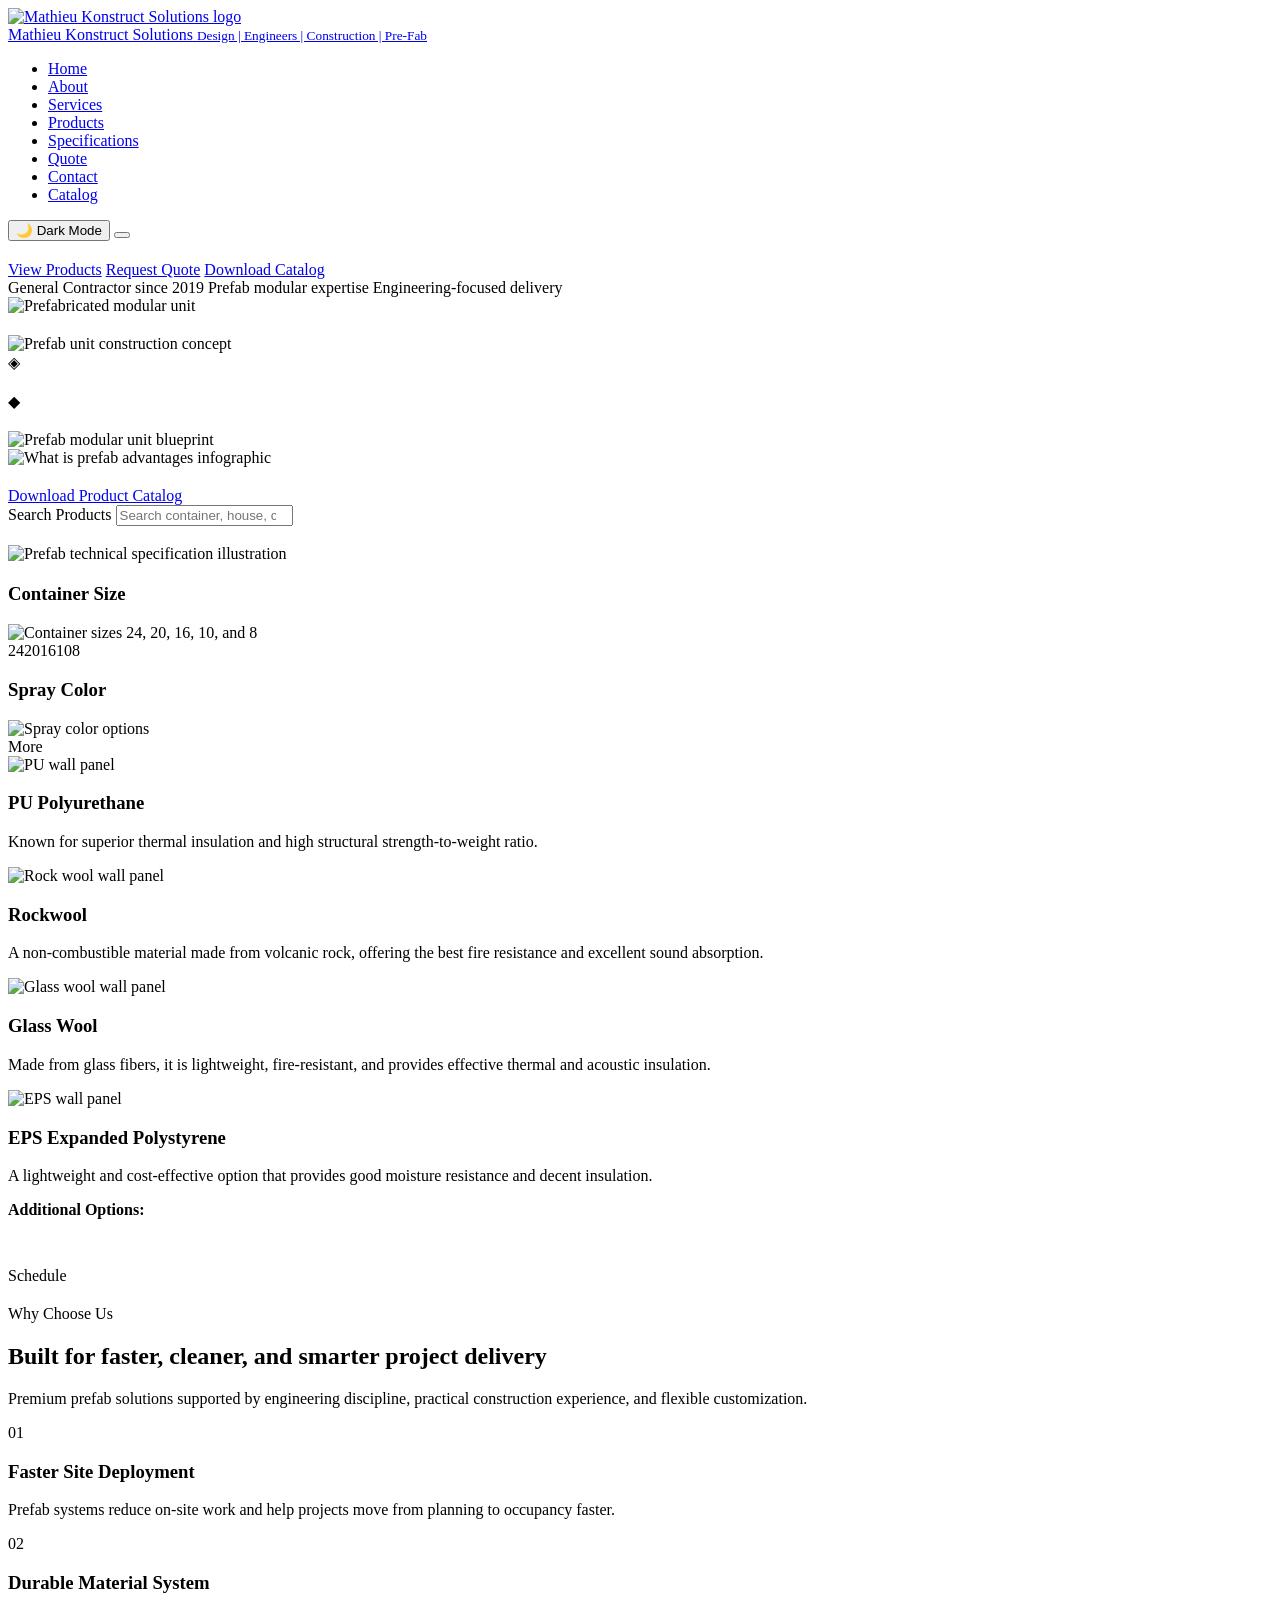
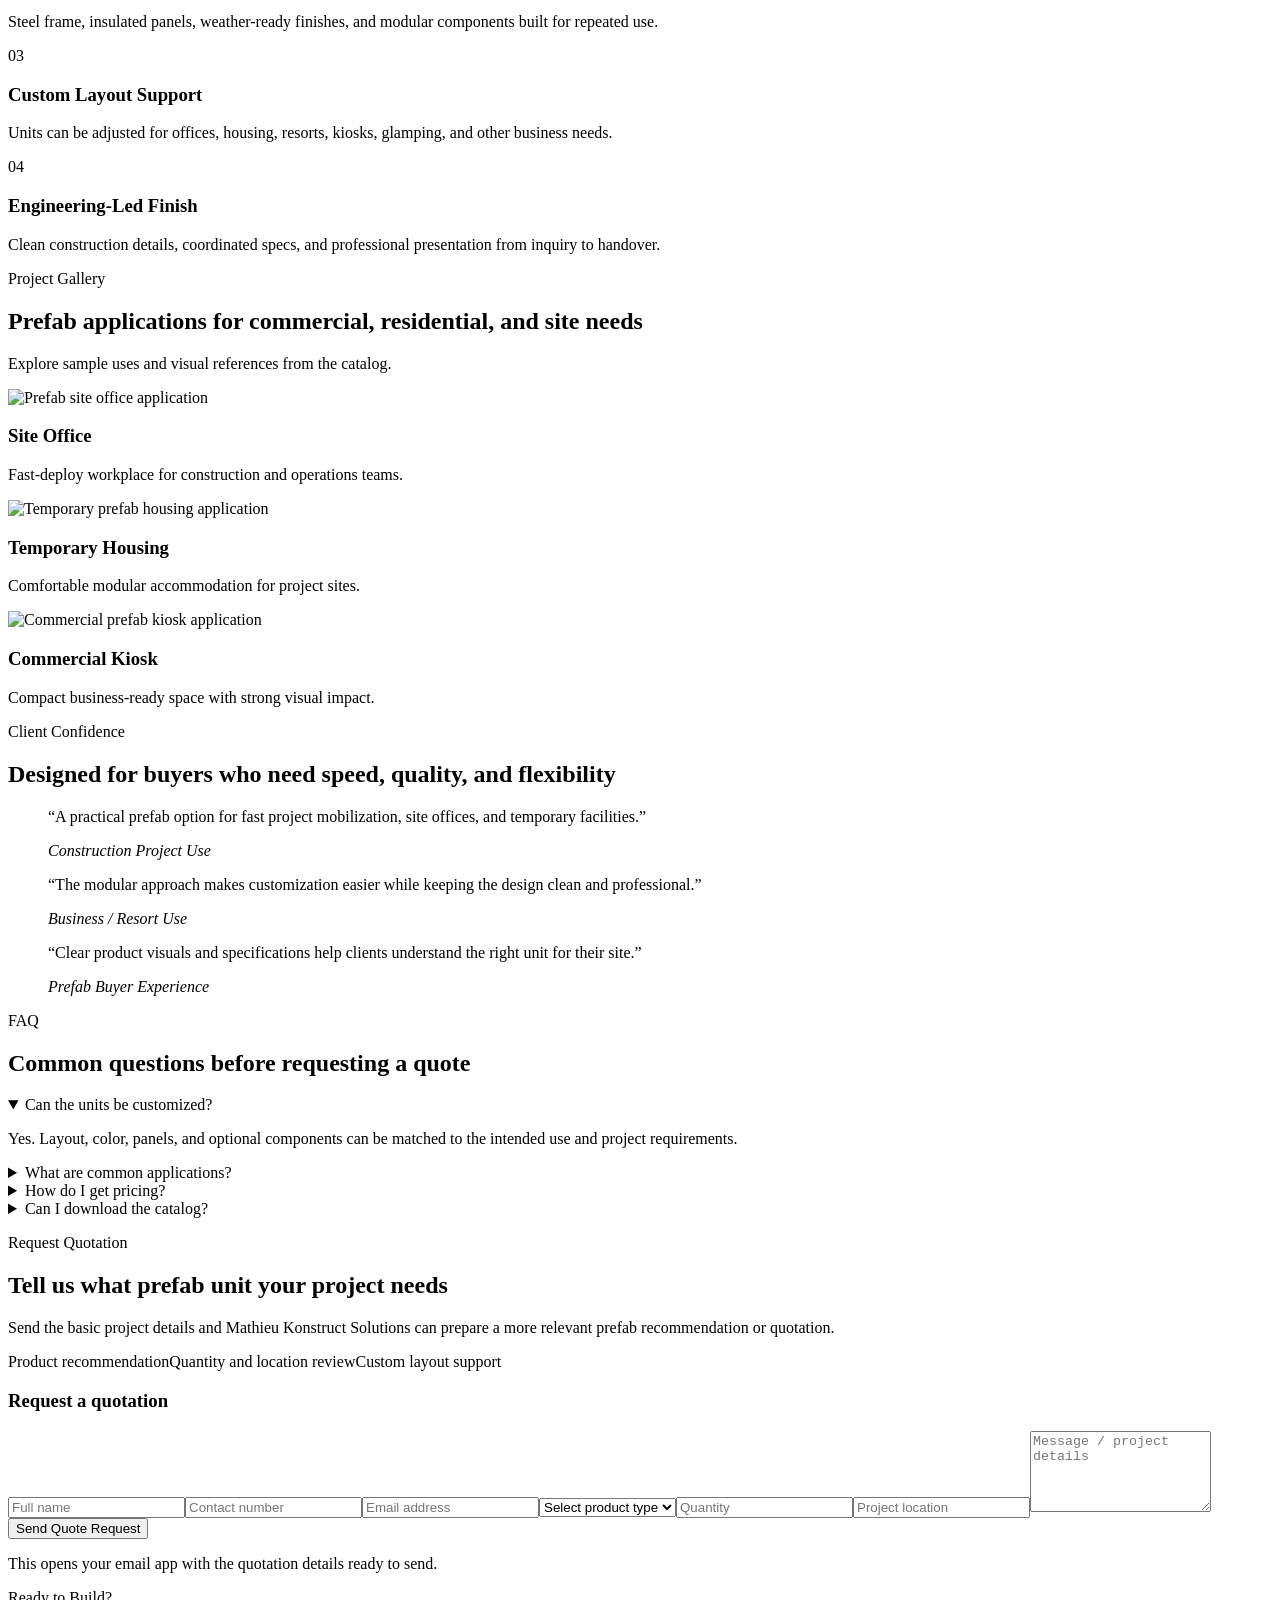
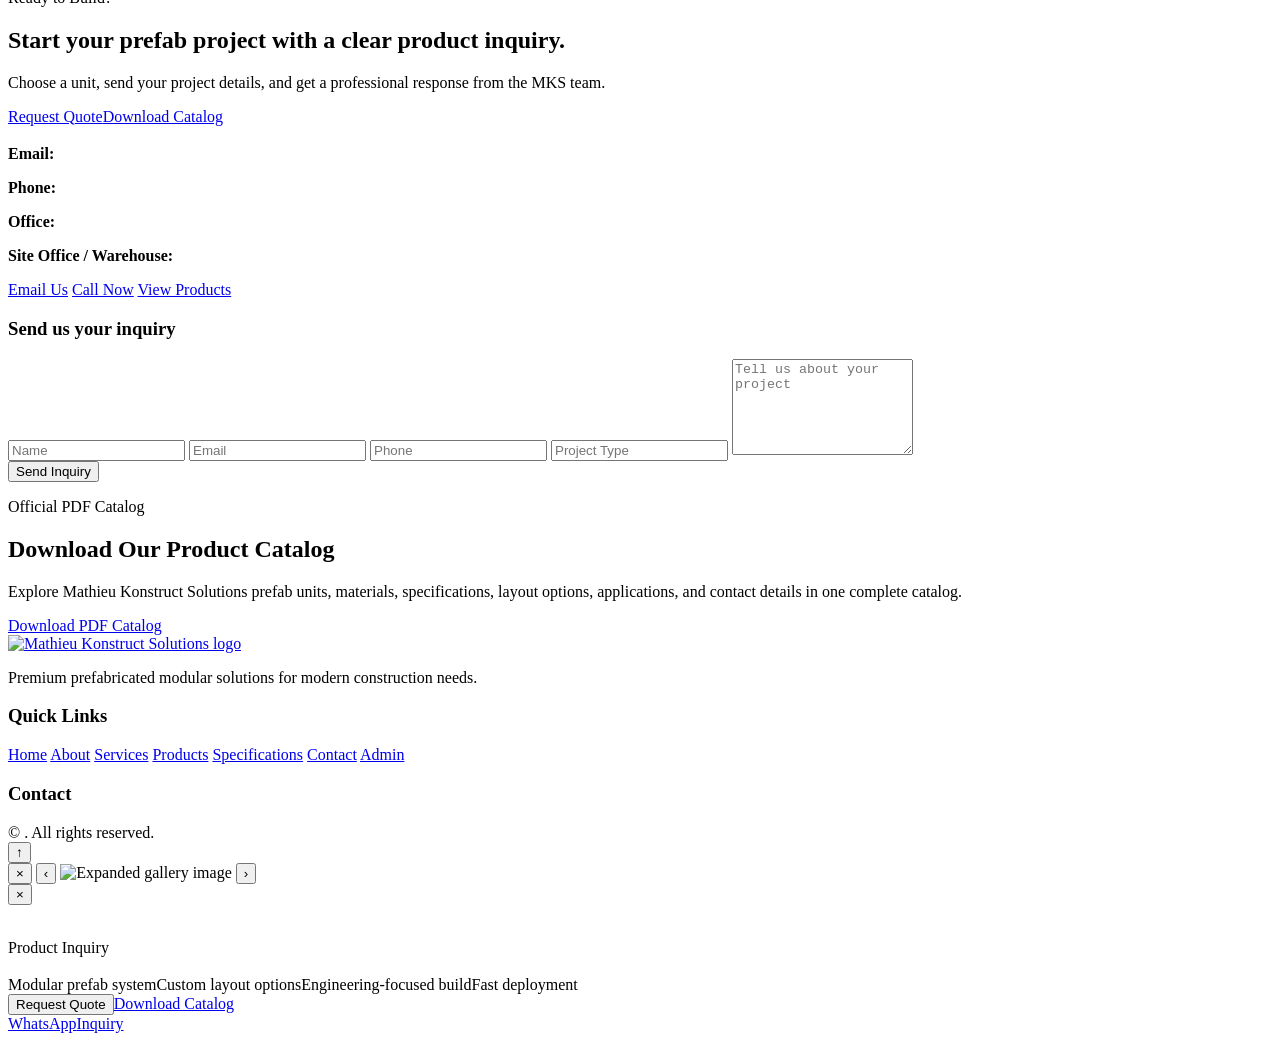
==== index.html @ b50fe3d6 "Add files via upload" ====
<!DOCTYPE html>
<html lang="en">
<head>
  <meta charset="UTF-8" />
  <meta name="viewport" content="width=device-width, initial-scale=1.0" />
  <title>Mathieu Konstruct Solutions Co. Ltd. | Prefabricated Modular Units</title>
  <meta name="description" content="Mathieu Konstruct Solutions Co. Ltd. provides prefabricated modular units, container houses, construction, engineering, and customized prefab solutions for modern building needs." />
  <meta name="keywords" content="Mathieu Konstruct Solutions, prefab, prefabricated units, modular units, container house, construction, engineering, Paranaque, Bulacan" />
  <meta property="og:title" content="Mathieu Konstruct Solutions Co. Ltd. | Prefabricated Modular Units" />
  <meta property="og:description" content="Innovative prefab solutions for a smarter future." />
  <meta property="og:image" content="assets/images/logo.png" />
  <meta property="og:type" content="website" />
  <meta name="theme-color" content="#062f2b" />
  <meta name="twitter:card" content="summary_large_image" />
  <link rel="icon" type="image/png" href="assets/images/logo.png" />
  <link rel="stylesheet" href="assets/css/style.css" />
</head>
<body>
  <header class="site-header" id="top">
    <nav class="navbar" aria-label="Primary navigation">
      <a class="brand" href="#home" aria-label="Mathieu Konstruct Solutions home">
        <img id="brandLogo" src="assets/images/logo.png" alt="Mathieu Konstruct Solutions logo" />
        <div>
          <span class="brand-text" id="brandText">Mathieu Konstruct Solutions</span>
          <small class="brand-tagline" id="brandTagline">Design | Engineers | Construction | Pre-Fab</small>
        </div>
      </a>
      <ul class="nav-links">
        <li><a href="#home">Home</a></li>
        <li><a href="#about">About</a></li>
        <li><a href="#services">Services</a></li>
        <li><a href="#products">Products</a></li>
        <li><a href="#specifications">Specifications</a></li>
        <li><a href="#quote">Quote</a></li>
        <li><a href="#contact">Contact</a></li>
        <li><a class="nav-catalog-link catalog-download-link" href="assets/catalog/PREFAB-CATALOG-MKS-CO-LTD-2026.pdf" download title="Download Mathieu Konstruct Solutions Product Catalog" aria-label="Download Mathieu Konstruct Solutions Product Catalog PDF">Catalog</a></li>
      </ul>
      <button class="theme-toggle" id="themeToggle" type="button" aria-label="Toggle dark mode">
        <span class="theme-icon" aria-hidden="true">🌙</span>
        <span class="theme-label">Dark Mode</span>
      </button>
      <button class="nav-toggle" aria-label="Open navigation menu" aria-expanded="false">
        <span></span><span></span><span></span>
      </button>
    </nav>
  </header>

  <main>
    <section class="hero section-dark" id="home">
      <div class="hero-bg-grid"></div>
      <div class="container hero-inner">
        <div class="hero-copy reveal">
          <p class="eyebrow" id="heroEyebrow"></p>
          <h1 id="heroHeadline"></h1>
          <p class="hero-text" id="heroText"></p>
          <div class="hero-actions">
            <a class="btn btn-primary" id="heroPrimaryCta" href="#products">View Products</a>
            <a class="btn btn-outline" id="heroSecondaryCta" href="#quote">Request Quote</a>
            <a class="btn btn-glass catalog-download-link" id="heroCatalogCta" href="assets/catalog/PREFAB-CATALOG-MKS-CO-LTD-2026.pdf" download title="Download Mathieu Konstruct Solutions Product Catalog" aria-label="Download Mathieu Konstruct Solutions Product Catalog PDF">Download Catalog</a>
          </div>
          <div class="hero-stats" id="heroStats" aria-label="Key prefab advantages"></div>
          <div class="hero-trust-strip" aria-label="Company trust indicators">
            <span>General Contractor since 2019</span>
            <span>Prefab modular expertise</span>
            <span>Engineering-focused delivery</span>
          </div>
        </div>
        <div class="hero-visual reveal">
          <img id="heroImage" src="assets/images/hero-prefab-unit.png" alt="Prefabricated modular unit" />
        </div>
      </div>
    </section>

    <section class="section" id="about">
      <div class="container split-grid">
        <div class="section-copy reveal">
          <p class="eyebrow" id="aboutEyebrow"></p>
          <h2 id="aboutHeading"></h2>
          <p id="aboutBody"></p>
          <div class="info-card accent-card">
            <h3 id="aboutWhatTitle"></h3>
            <p id="aboutWhatBody"></p>
          </div>
        </div>
        <div class="image-panel reveal">
          <img id="aboutImage" src="assets/images/about-prefab-unit.png" alt="Prefab unit construction concept" loading="lazy" />
        </div>
      </div>
    </section>

    <section class="section section-muted">
      <div class="container two-cards">
        <article class="premium-card reveal">
          <span class="card-icon">◈</span>
          <h2 id="visionTitle"></h2>
          <p id="visionText"></p>
        </article>
        <article class="premium-card reveal">
          <span class="card-icon">◆</span>
          <h2 id="missionTitle"></h2>
          <p id="missionText"></p>
        </article>
      </div>
    </section>

    <section class="section" id="services">
      <div class="container">
        <div class="section-heading reveal">
          <p class="eyebrow" id="servicesEyebrow"></p>
          <h2 id="servicesHeading"></h2>
          <p id="servicesBody"></p>
        </div>
        <div class="services-layout">
          <div class="blueprint-card reveal">
            <img id="servicesBlueprint" src="assets/images/services-blueprint.png" alt="Prefab modular unit blueprint" loading="lazy" />
          </div>
          <div class="service-grid" id="servicesGrid"></div>
        </div>
      </div>
    </section>

    <section class="section section-dark" id="prefab">
      <div class="container split-grid reverse">
        <div class="image-panel image-panel-light reveal">
          <img id="prefabImage" src="assets/images/what-is-prefab.png" alt="What is prefab advantages infographic" loading="lazy" />
        </div>
        <div class="section-copy reveal">
          <p class="eyebrow" id="prefabEyebrow"></p>
          <h2 id="prefabHeading"></h2>
          <div class="feature-list" id="prefabFeatures"></div>
        </div>
      </div>
    </section>

    <section class="section" id="products">
      <div class="container">
        <div class="section-heading reveal">
          <p class="eyebrow" id="productsEyebrow"></p>
          <h2 id="productsHeading"></h2>
          <p id="productsBody"></p>
        </div>
        <div class="section-actions reveal product-catalog-action">
          <a href="assets/catalog/PREFAB-CATALOG-MKS-CO-LTD-2026.pdf"
             class="catalog-download-btn catalog-download-link"
             download
             title="Download Mathieu Konstruct Solutions Product Catalog"
             aria-label="Download Mathieu Konstruct Solutions Product Catalog PDF">
             Download Product Catalog
          </a>
        </div>
        <div class="product-toolbar reveal" id="productToolbar" aria-label="Product search and filters">
          <label class="search-box" for="productSearch">
            <span>Search Products</span>
            <input id="productSearch" type="search" placeholder="Search container, house, capsule..." autocomplete="off" />
          </label>
          <div class="filter-pills" id="productFilters" aria-label="Product category filters"></div>
        </div>
        <div class="product-grid" id="productsGrid"></div>
      </div>
    </section>

    <section class="section section-muted" id="specifications">
      <div class="container split-grid">
        <div class="section-copy reveal">
          <p class="eyebrow" id="specEyebrow"></p>
          <h2 id="specHeading"></h2>
          <div class="spec-grid" id="specGrid"></div>
        </div>
        <div class="image-panel reveal">
          <img id="specImage" src="assets/images/product-specification.png" alt="Prefab technical specification illustration" loading="lazy" />
        </div>
      </div>
    </section>

    <section class="section" id="materials">
      <div class="container">
        <div class="section-heading reveal">
          <p class="eyebrow" id="materialsEyebrow"></p>
          <h2 id="materialsHeading"></h2>
          <p id="materialsBody"></p>
        </div>
        <div class="material-grid" id="materialsGrid"></div>
      </div>
    </section>

    <section class="section section-dark" id="gallery-feature">
      <div class="container">
        <div class="section-heading reveal">
          <p class="eyebrow" id="featureEyebrow"></p>
          <h2 id="featureHeading"></h2>
          <p id="featureBody"></p>
        </div>
        <div class="feature-gallery-grid" id="featureGalleryGrid"></div>
      </div>
    </section>

    <section class="section" id="customize">
      <div class="container">
        <div class="section-heading reveal">
          <p class="eyebrow" id="customEyebrow"></p>
          <h2 id="customHeading"></h2>
        </div>
        <div class="custom-layout">
          <div class="custom-card reveal"><h3>Container Size</h3><img id="containerSizesImage" src="assets/images/container-sizes.png" alt="Container sizes 24, 20, 16, 10, and 8" loading="lazy"><div class="pill-row"><span>24</span><span>20</span><span>16</span><span>10</span><span>8</span></div></div>
          <div class="custom-card reveal"><h3>Spray Color</h3><img id="sprayColorsImage" src="assets/images/spray-colors.png" alt="Spray color options" loading="lazy"><div class="color-row"><span class="c-yellow"></span><span class="c-green"></span><span class="c-blue"></span><span class="c-cream"></span><span class="c-dark"></span><span>More</span></div></div>
        </div>
        <div class="panel-grid">
          <article class="panel-card reveal"><img src="assets/images/wall-panel-pu.png" alt="PU wall panel" loading="lazy"><h3>PU Polyurethane</h3><p>Known for superior thermal insulation and high structural strength-to-weight ratio.</p></article>
          <article class="panel-card reveal"><img src="assets/images/wall-panel-rock-wool.png" alt="Rock wool wall panel" loading="lazy"><h3>Rockwool</h3><p>A non-combustible material made from volcanic rock, offering the best fire resistance and excellent sound absorption.</p></article>
          <article class="panel-card reveal"><img src="assets/images/wall-panel-glass-wool.png" alt="Glass wool wall panel" loading="lazy"><h3>Glass Wool</h3><p>Made from glass fibers, it is lightweight, fire-resistant, and provides effective thermal and acoustic insulation.</p></article>
          <article class="panel-card reveal"><img src="assets/images/wall-panel-eps.png" alt="EPS wall panel" loading="lazy"><h3>EPS Expanded Polystyrene</h3><p>A lightweight and cost-effective option that provides good moisture resistance and decent insulation.</p></article>
        </div>
        <div class="additional-options reveal"><strong>Additional Options:</strong> <span id="additionalOptions"></span></div>
      </div>
    </section>

    <section class="section section-muted" id="applications">
      <div class="container">
        <div class="section-heading reveal">
          <p class="eyebrow" id="applicationsEyebrow"></p>
          <h2 id="applicationsHeading"></h2>
        </div>
        <div class="application-grid" id="applicationsGrid"></div>
        <p class="center-note reveal" id="applicationsBody"></p>
      </div>
    </section>

    <section class="section" id="layout">
      <div class="container">
        <div class="section-heading reveal">
          <p class="eyebrow" id="sampleEyebrow"></p>
          <h2 id="sampleHeading"></h2>
        </div>
        <div class="sample-layout-grid" id="sampleLayoutGrid"></div>
      </div>
    </section>

    <section class="section section-muted" id="advantages">
      <div class="container">
        <div class="section-heading reveal">
          <p class="eyebrow" id="advantagesEyebrow"></p>
          <h2 id="advantagesHeading"></h2>
        </div>
        <div class="advantage-list" id="advantagesList"></div>
        <div class="section-heading reveal" style="margin-top:48px;">
          <p class="eyebrow">Schedule</p>
          <h2 id="scheduleHeading"></h2>
        </div>
        <div class="timeline" id="timelineGrid"></div>
      </div>
    </section>


    <section class="section" id="why-choose">
      <div class="container">
        <div class="section-heading reveal"><p class="eyebrow">Why Choose Us</p><h2>Built for faster, cleaner, and smarter project delivery</h2><p>Premium prefab solutions supported by engineering discipline, practical construction experience, and flexible customization.</p></div>
        <div class="trust-grid">
          <article class="trust-card reveal"><span>01</span><h3>Faster Site Deployment</h3><p>Prefab systems reduce on-site work and help projects move from planning to occupancy faster.</p></article>
          <article class="trust-card reveal"><span>02</span><h3>Durable Material System</h3><p>Steel frame, insulated panels, weather-ready finishes, and modular components built for repeated use.</p></article>
          <article class="trust-card reveal"><span>03</span><h3>Custom Layout Support</h3><p>Units can be adjusted for offices, housing, resorts, kiosks, glamping, and other business needs.</p></article>
          <article class="trust-card reveal"><span>04</span><h3>Engineering-Led Finish</h3><p>Clean construction details, coordinated specs, and professional presentation from inquiry to handover.</p></article>
        </div>
      </div>
    </section>

    <section class="section section-muted" id="project-gallery"><div class="container"><div class="section-heading reveal"><p class="eyebrow">Project Gallery</p><h2>Prefab applications for commercial, residential, and site needs</h2><p>Explore sample uses and visual references from the catalog.</p></div><div class="project-gallery-grid"><article class="project-card reveal"><img src="assets/images/app-site-office.png" alt="Prefab site office application" loading="lazy"><div><h3>Site Office</h3><p>Fast-deploy workplace for construction and operations teams.</p></div></article><article class="project-card reveal"><img src="assets/images/app-temporary-housing.jpeg" alt="Temporary prefab housing application" loading="lazy"><div><h3>Temporary Housing</h3><p>Comfortable modular accommodation for project sites.</p></div></article><article class="project-card reveal"><img src="assets/images/app-commercial-kiosk.png" alt="Commercial prefab kiosk application" loading="lazy"><div><h3>Commercial Kiosk</h3><p>Compact business-ready space with strong visual impact.</p></div></article></div></div></section>

    <section class="section" id="testimonials"><div class="container"><div class="section-heading reveal"><p class="eyebrow">Client Confidence</p><h2>Designed for buyers who need speed, quality, and flexibility</h2></div><div class="testimonial-grid"><blockquote class="testimonial-card reveal"><p>“A practical prefab option for fast project mobilization, site offices, and temporary facilities.”</p><cite>Construction Project Use</cite></blockquote><blockquote class="testimonial-card reveal"><p>“The modular approach makes customization easier while keeping the design clean and professional.”</p><cite>Business / Resort Use</cite></blockquote><blockquote class="testimonial-card reveal"><p>“Clear product visuals and specifications help clients understand the right unit for their site.”</p><cite>Prefab Buyer Experience</cite></blockquote></div></div></section>

    <section class="section section-muted" id="faq"><div class="container"><div class="section-heading reveal"><p class="eyebrow">FAQ</p><h2>Common questions before requesting a quote</h2></div><div class="faq-list reveal"><details open><summary>Can the units be customized?</summary><p>Yes. Layout, color, panels, and optional components can be matched to the intended use and project requirements.</p></details><details><summary>What are common applications?</summary><p>Site offices, temporary housing, vacation units, resorts, commercial kiosks, glamping, and other modular spaces.</p></details><details><summary>How do I get pricing?</summary><p>Submit the quotation form with product type, quantity, and project location so the team can prepare a more accurate estimate.</p></details><details><summary>Can I download the catalog?</summary><p>Yes. Use the Download Catalog button to save the product catalog PDF for review or sharing.</p></details></div></div></section>

    <section class="section quote-section" id="quote"><div class="container quote-grid"><div class="section-copy reveal"><p class="eyebrow">Request Quotation</p><h2>Tell us what prefab unit your project needs</h2><p>Send the basic project details and Mathieu Konstruct Solutions can prepare a more relevant prefab recommendation or quotation.</p><div class="quote-highlights"><span>Product recommendation</span><span>Quantity and location review</span><span>Custom layout support</span></div></div><form class="quote-form reveal" id="quoteForm"><h3>Request a quotation</h3><div class="form-grid two"><input type="text" name="name" placeholder="Full name" required /><input type="tel" name="phone" placeholder="Contact number" required /><input type="email" name="email" placeholder="Email address" /><select name="productType" id="quoteProductType" aria-label="Product type"><option value="">Select product type</option></select><input type="number" name="quantity" min="1" placeholder="Quantity" /><input type="text" name="location" placeholder="Project location" /><textarea name="message" rows="5" placeholder="Message / project details" required></textarea></div><button type="submit" class="btn btn-primary">Send Quote Request</button><p class="form-note">This opens your email app with the quotation details ready to send.</p></form></div></section>

    <section class="section section-dark contact-cta" id="contact-cta"><div class="container cta-card reveal"><div><p class="eyebrow">Ready to Build?</p><h2>Start your prefab project with a clear product inquiry.</h2><p>Choose a unit, send your project details, and get a professional response from the MKS team.</p></div><div class="hero-actions"><a class="btn btn-primary" href="#quote">Request Quote</a><a class="btn btn-outline catalog-download-link" href="assets/catalog/PREFAB-CATALOG-MKS-CO-LTD-2026.pdf" download title="Download Mathieu Konstruct Solutions Product Catalog" aria-label="Download Mathieu Konstruct Solutions Product Catalog PDF">Download Catalog</a></div></div></section>

    <section class="section section-dark" id="contact">
      <div class="container contact-grid">
        <div class="section-copy reveal">
          <p class="eyebrow" id="contactEyebrow"></p>
          <h2 id="contactHeading"></h2>
          <div class="contact-list">
            <p><strong>Email:</strong> <a id="contactEmailLink" href="#"></a></p>
            <p><strong>Phone:</strong> <span id="contactPhone1"></span><br><span id="contactPhone2"></span></p>
            <p><strong>Office:</strong> <span id="contactOffice"></span></p>
            <p><strong>Site Office / Warehouse:</strong> <span id="contactWarehouse"></span></p>
          </div>
          <div class="hero-actions">
            <a class="btn btn-primary" id="emailUsBtn" href="#">Email Us</a>
            <a class="btn btn-outline" id="callNowBtn" href="#">Call Now</a>
            <a class="btn btn-outline" href="#products">View Products</a>
          </div>
        </div>
        <form class="contact-form reveal" id="contactForm">
          <h3>Send us your inquiry</h3>
          <div class="form-grid">
            <input type="text" name="name" placeholder="Name" required />
            <input type="email" name="email" placeholder="Email" required />
            <input type="text" name="phone" placeholder="Phone" />
            <input type="text" name="project" placeholder="Project Type" />
            <textarea name="message" rows="6" placeholder="Tell us about your project" required></textarea>
          </div>
          <button type="submit" class="btn btn-primary">Send Inquiry</button>
        </form>
      </div>
    </section>

    <section class="catalog-cta reveal" id="catalog-download" aria-labelledby="catalogCtaTitle">
      <div class="catalog-cta-content">
        <p class="eyebrow">Official PDF Catalog</p>
        <h2 id="catalogCtaTitle">Download Our Product Catalog</h2>
        <p>Explore Mathieu Konstruct Solutions prefab units, materials, specifications, layout options, applications, and contact details in one complete catalog.</p>
        <a href="assets/catalog/PREFAB-CATALOG-MKS-CO-LTD-2026.pdf"
           class="catalog-download-btn catalog-download-link"
           download
           title="Download Mathieu Konstruct Solutions Product Catalog"
           aria-label="Download Mathieu Konstruct Solutions Product Catalog PDF">
           Download PDF Catalog
        </a>
      </div>
    </section>
  </main>

  <footer class="footer">
    <div class="container footer-grid">
      <div>
        <a class="footer-brand" href="#home">
          <img id="footerLogo" src="assets/images/logo.png" alt="Mathieu Konstruct Solutions logo" />
          <div>
            <strong id="footerCompany"></strong>
            <div id="footerTagline"></div>
          </div>
        </a>
        <p>Premium prefabricated modular solutions for modern construction needs.</p>
      </div>
      <div>
        <h3>Quick Links</h3>
        <a href="#home">Home</a>
        <a href="#about">About</a>
        <a href="#services">Services</a>
        <a href="#products">Products</a>
        <a href="#specifications">Specifications</a>
        <a href="#contact">Contact</a>
        <a href="admin.html">Admin</a>
      </div>
      <div>
        <h3>Contact</h3>
        <a id="footerEmailLink" href="#"></a>
        <p id="footerPhone"></p>
        <p id="footerOffice"></p>
      </div>
    </div>
    <div class="copyright">© <span id="currentYear"></span> <span id="copyrightCompany"></span>. All rights reserved.</div>
  </footer>

  <button class="back-to-top" aria-label="Back to top">↑</button>

  <div class="lightbox" aria-hidden="true">
    <button class="lightbox-close" aria-label="Close image">×</button>
    <button class="lightbox-prev" aria-label="Previous image">‹</button>
    <img src="" alt="Expanded gallery image" />
    <button class="lightbox-next" aria-label="Next image">›</button>
  </div>


  <div class="product-modal" id="productInquiryModal" aria-hidden="true" role="dialog" aria-modal="true" aria-label="Product inquiry details"><div class="product-modal-card"><button class="product-modal-close" type="button" aria-label="Close product details">×</button><div class="product-modal-image image-theme-panel"><img id="modalProductImage" src="" alt=""></div><div class="product-modal-content"><p class="eyebrow">Product Inquiry</p><h2 id="modalProductTitle"></h2><p id="modalProductDescription"></p><div class="modal-specs"><span>Modular prefab system</span><span>Custom layout options</span><span>Engineering-focused build</span><span>Fast deployment</span></div><div class="hero-actions"><button class="btn btn-primary" id="modalRequestQuote" type="button">Request Quote</button><a class="btn btn-outline catalog-download-link" href="assets/catalog/PREFAB-CATALOG-MKS-CO-LTD-2026.pdf" download title="Download Mathieu Konstruct Solutions Product Catalog" aria-label="Download Mathieu Konstruct Solutions Product Catalog PDF">Download Catalog</a></div></div></div></div>
  <div class="floating-contact" aria-label="Quick contact options"><a class="float-whatsapp" id="floatingWhatsapp" href="#" target="_blank" rel="noopener" aria-label="Message on WhatsApp">WhatsApp</a><a class="float-message" id="floatingMessenger" href="#quote" aria-label="Open quotation form">Inquiry</a></div>

  <script src="assets/js/site-data.js"></script>
  <script src="assets/js/main.js"></script>
</body>
</html>
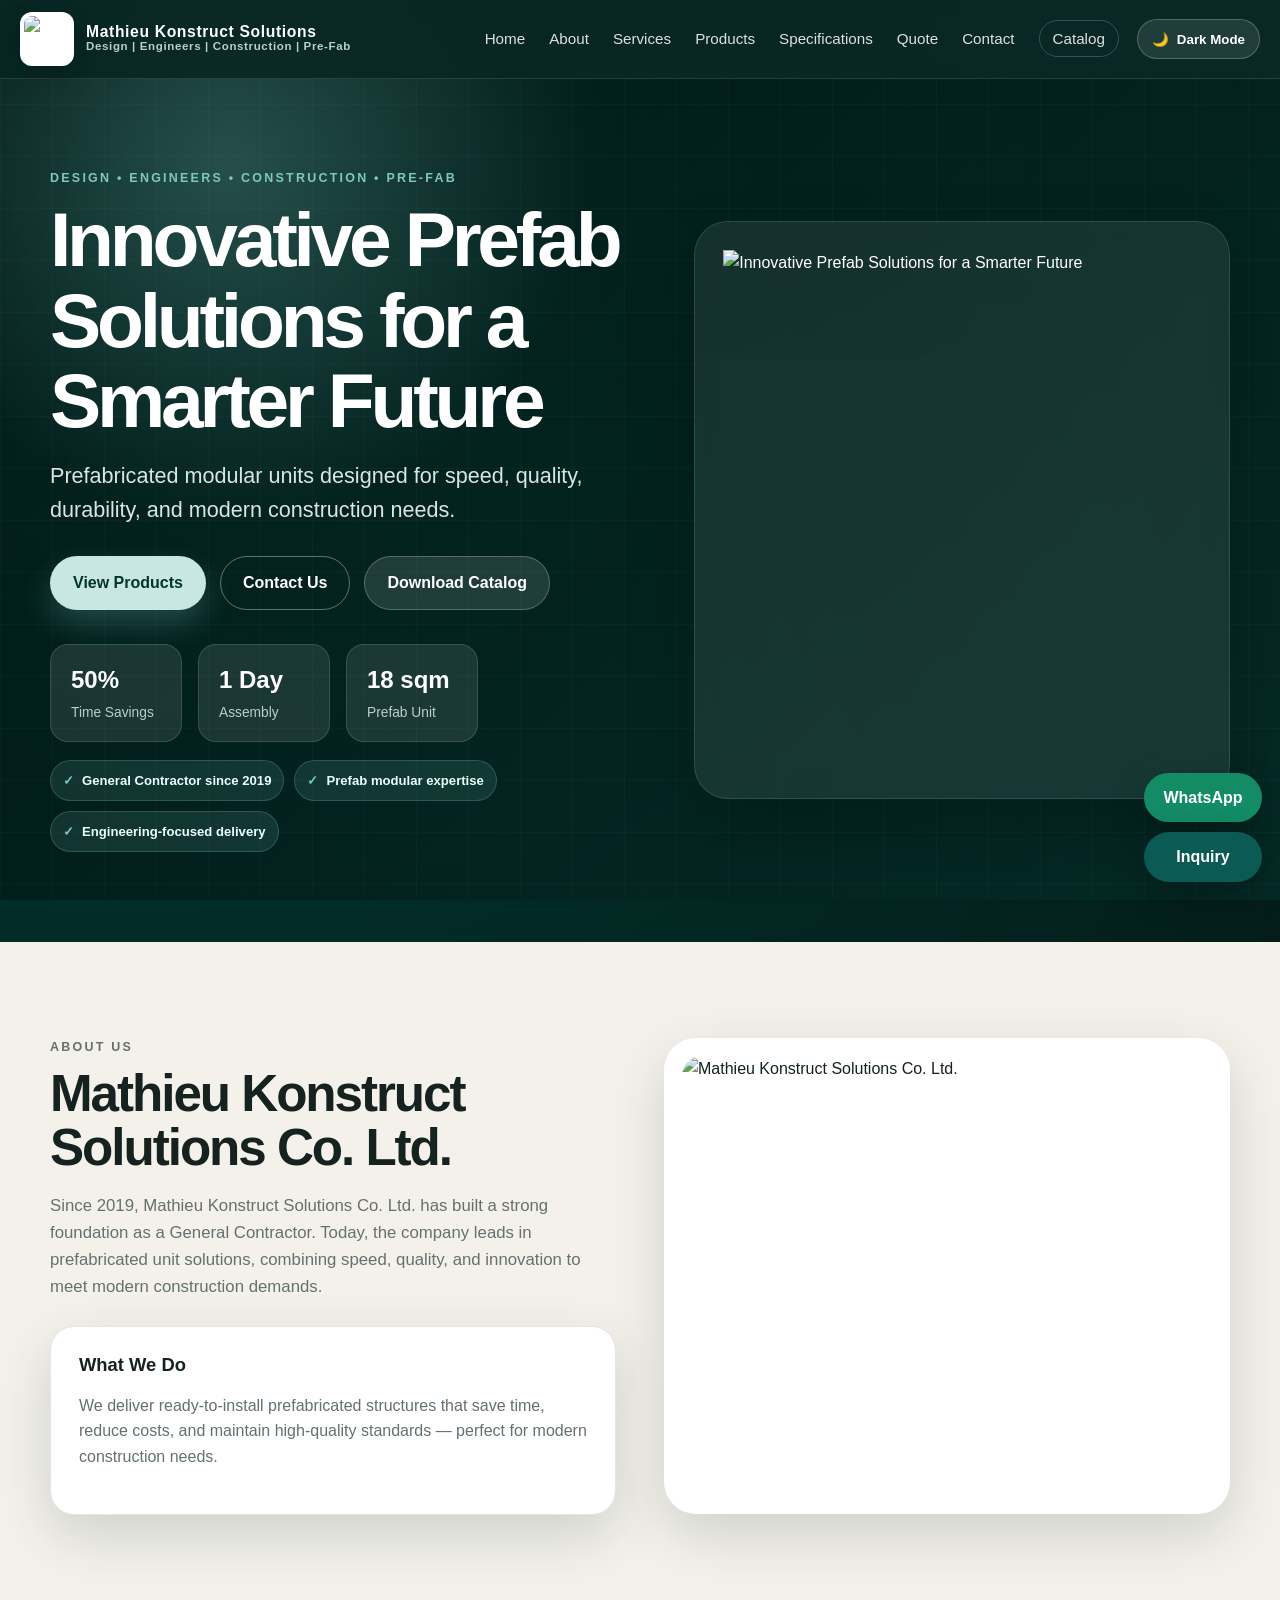
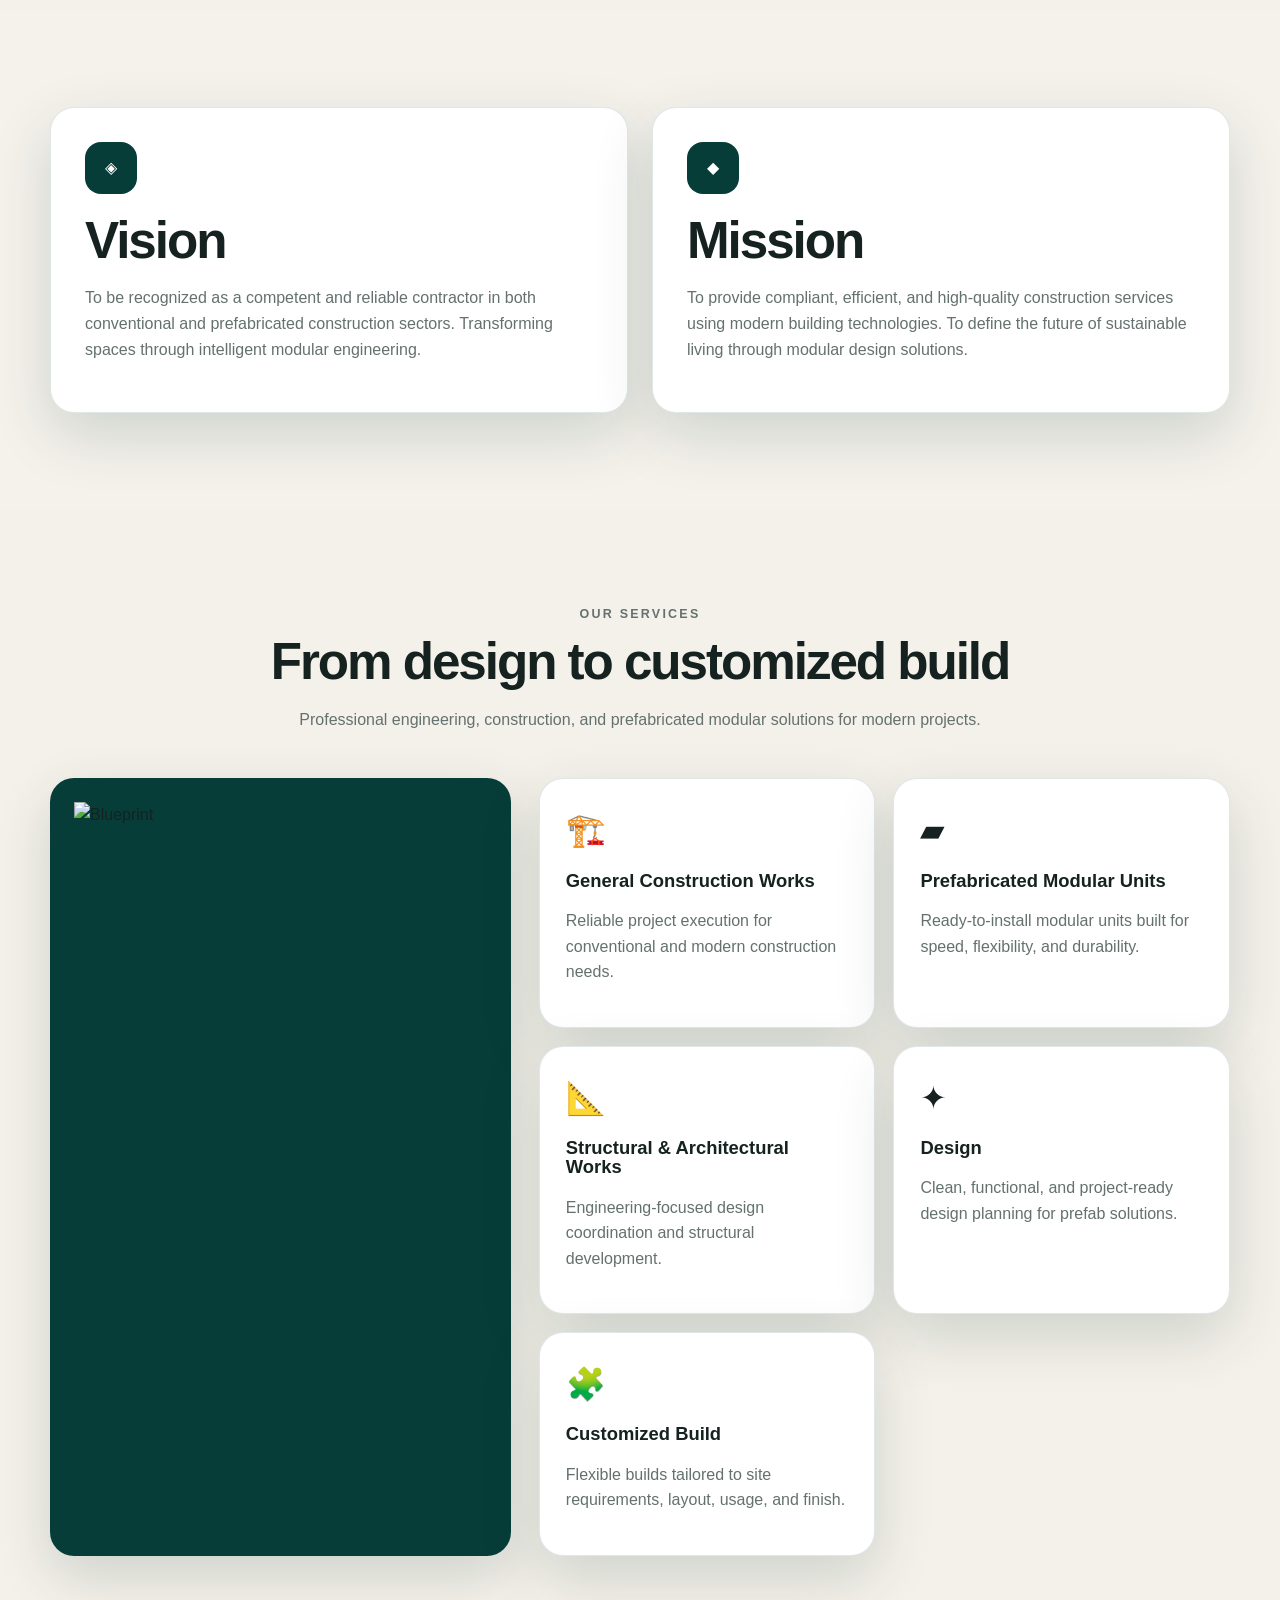
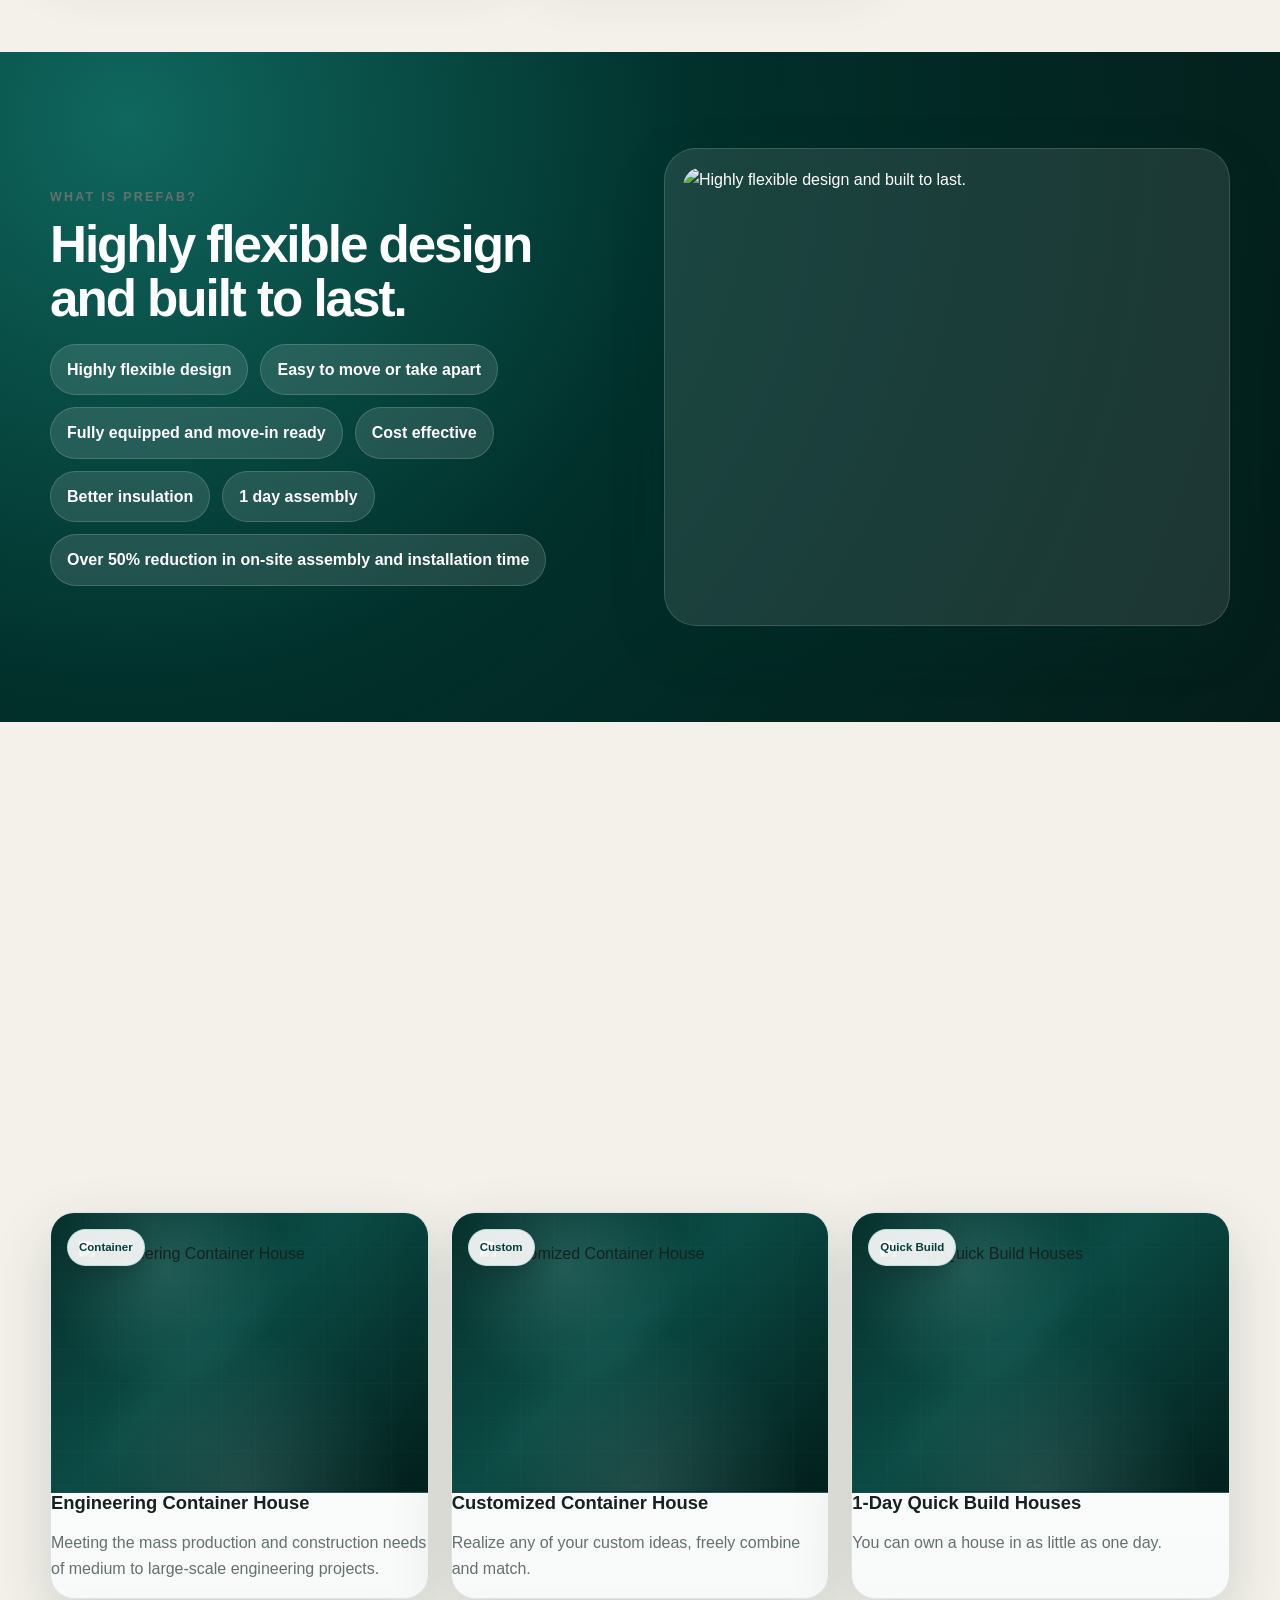
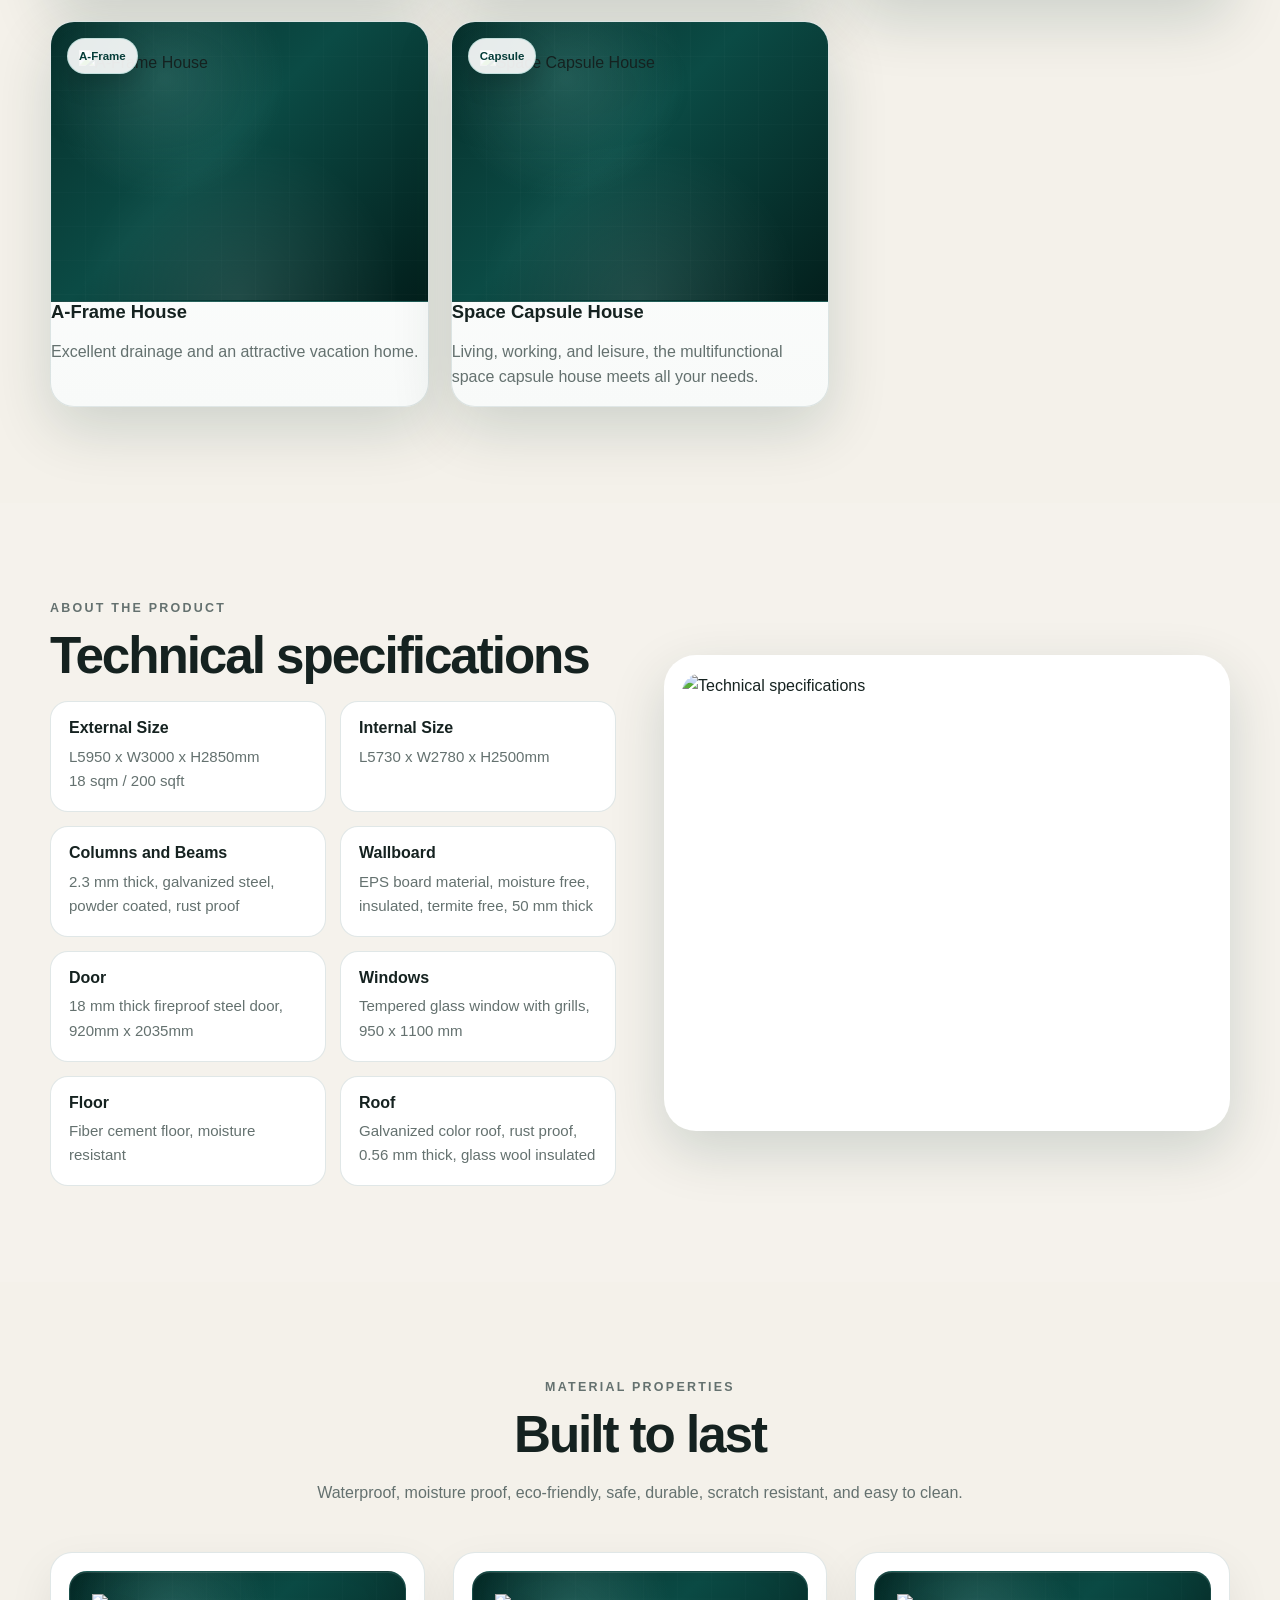
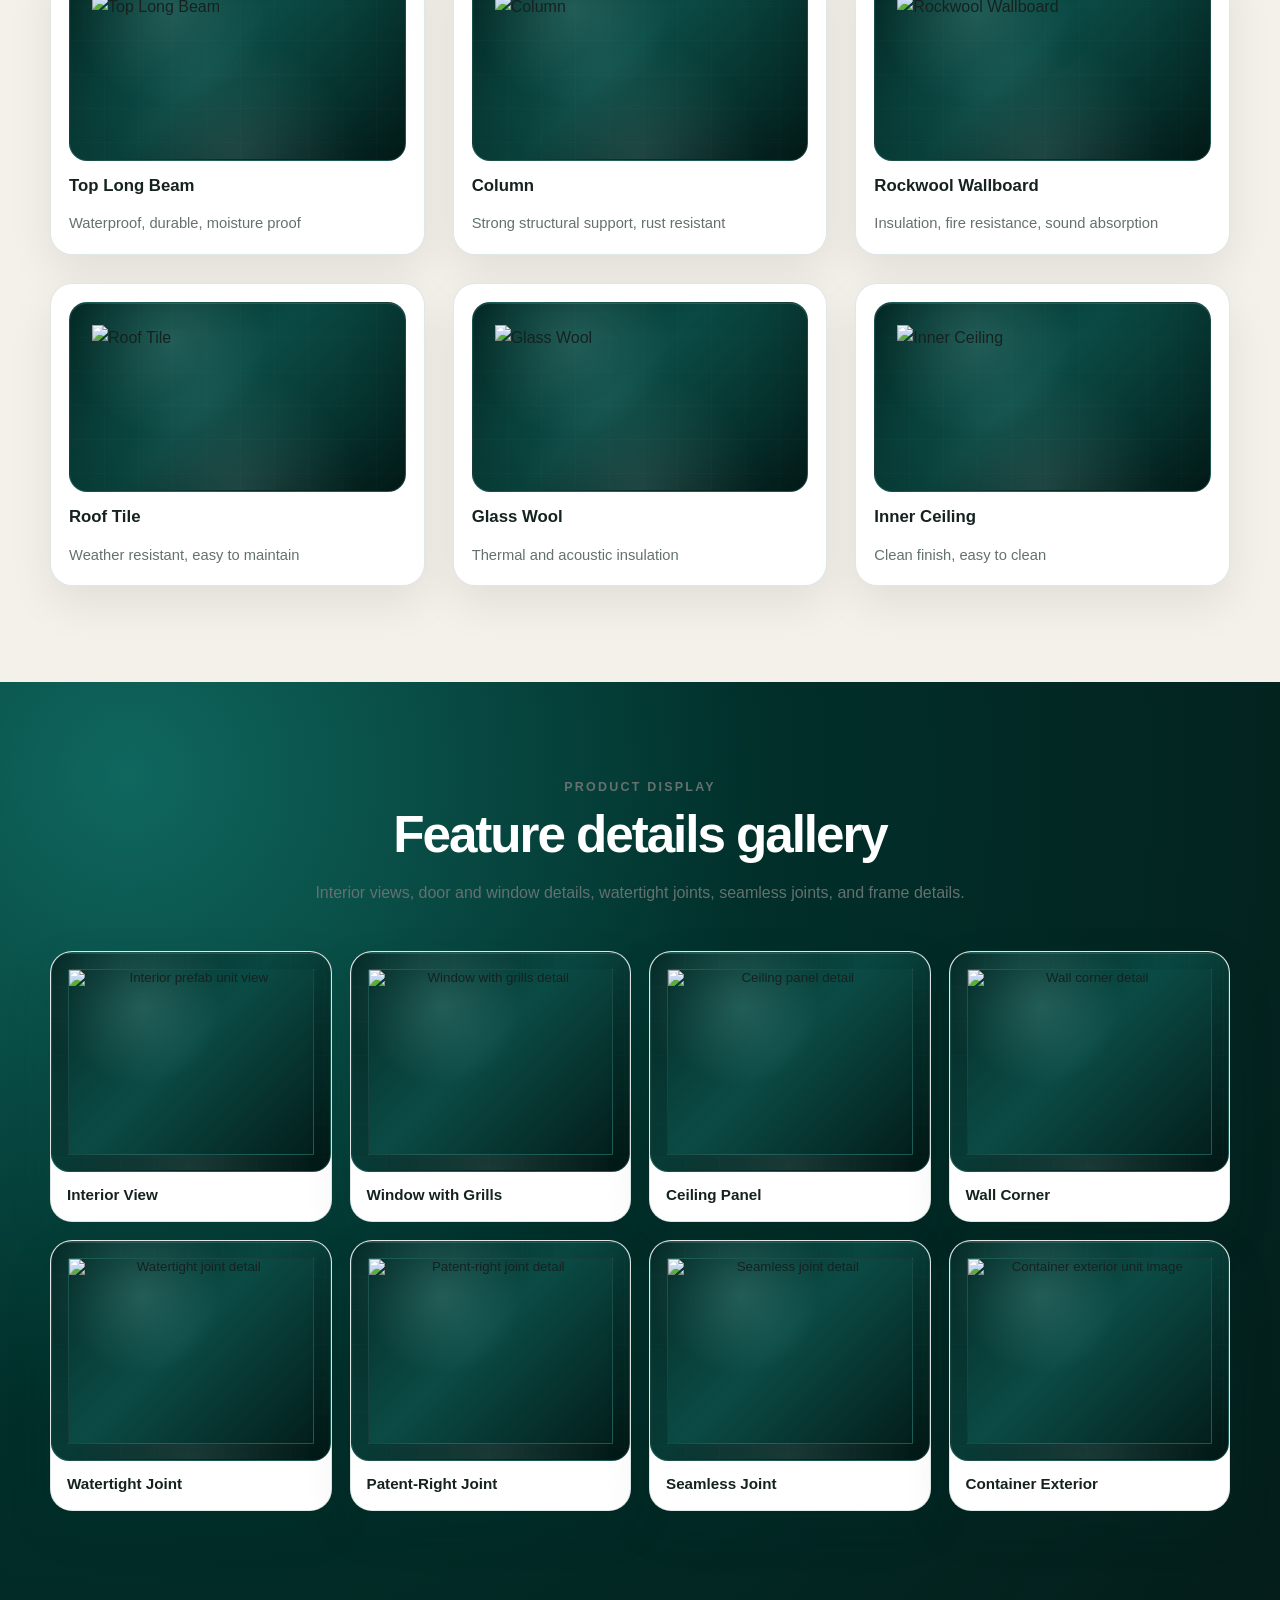
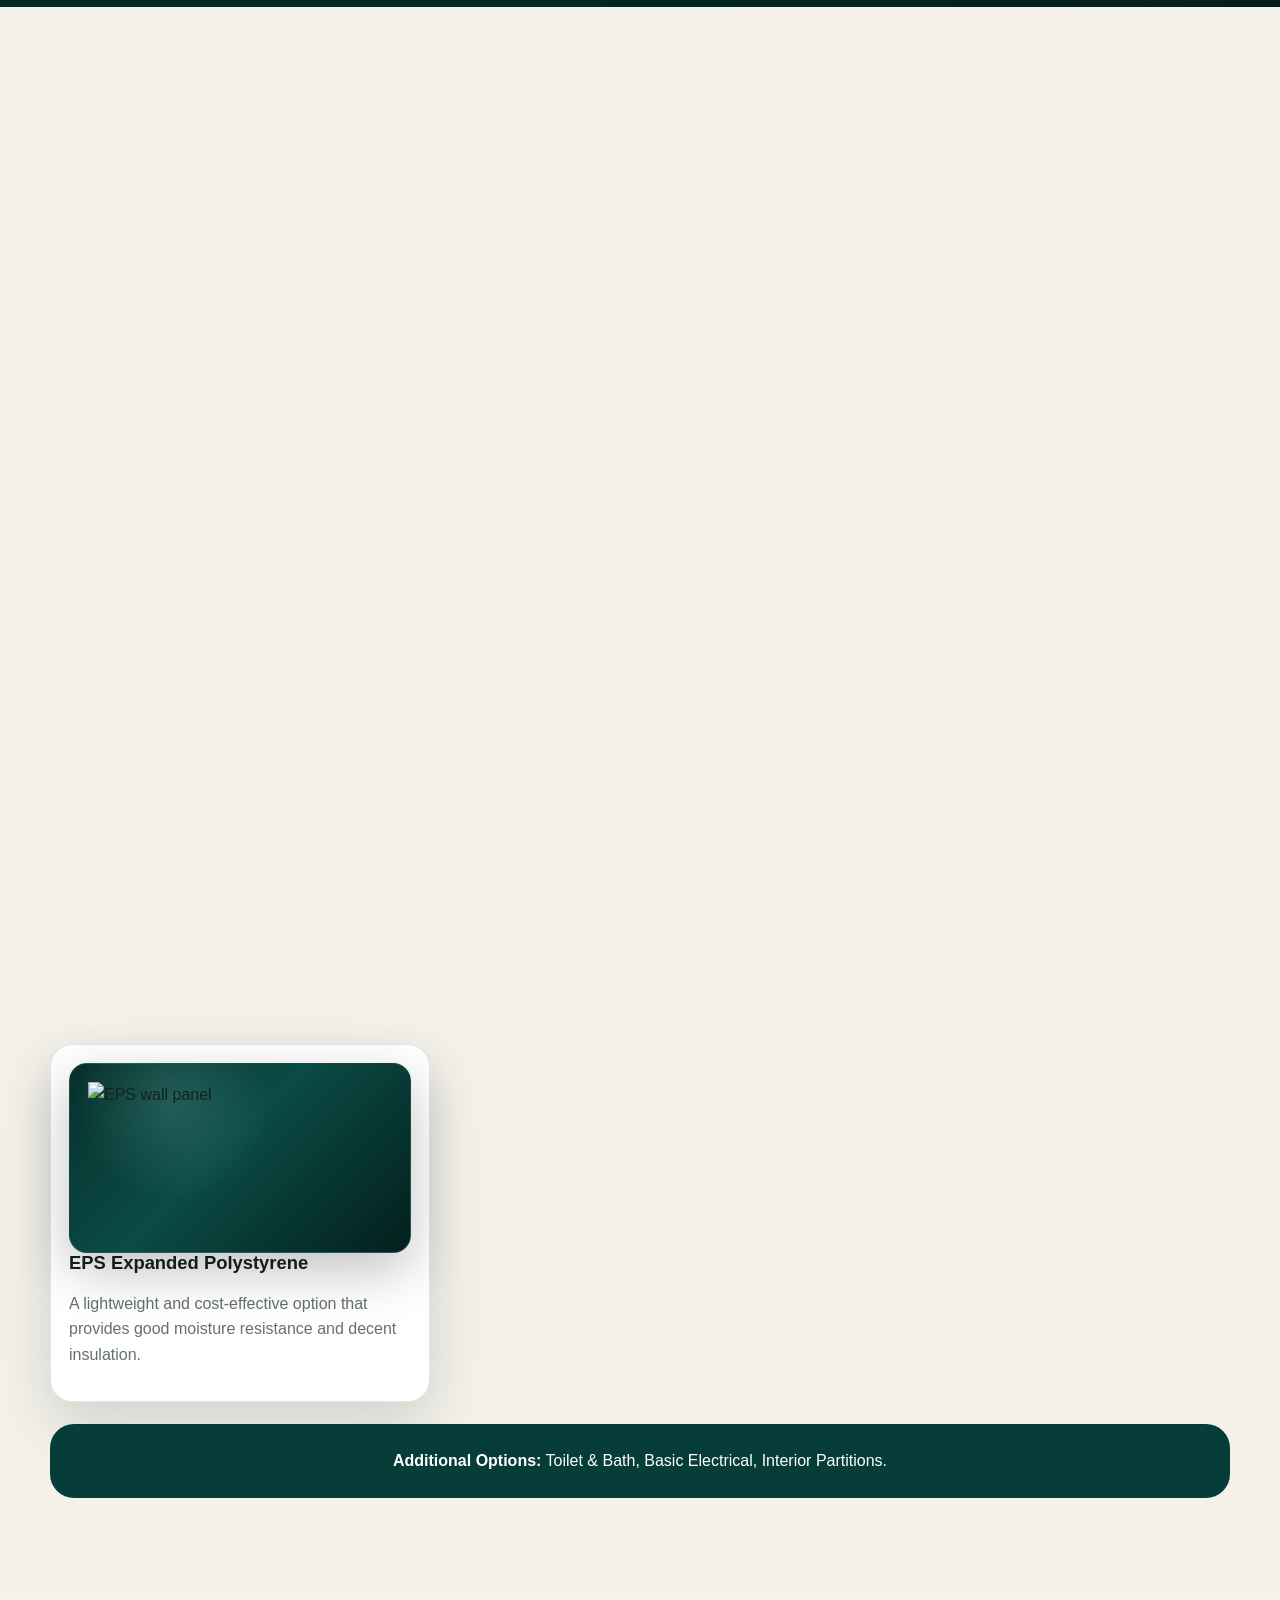
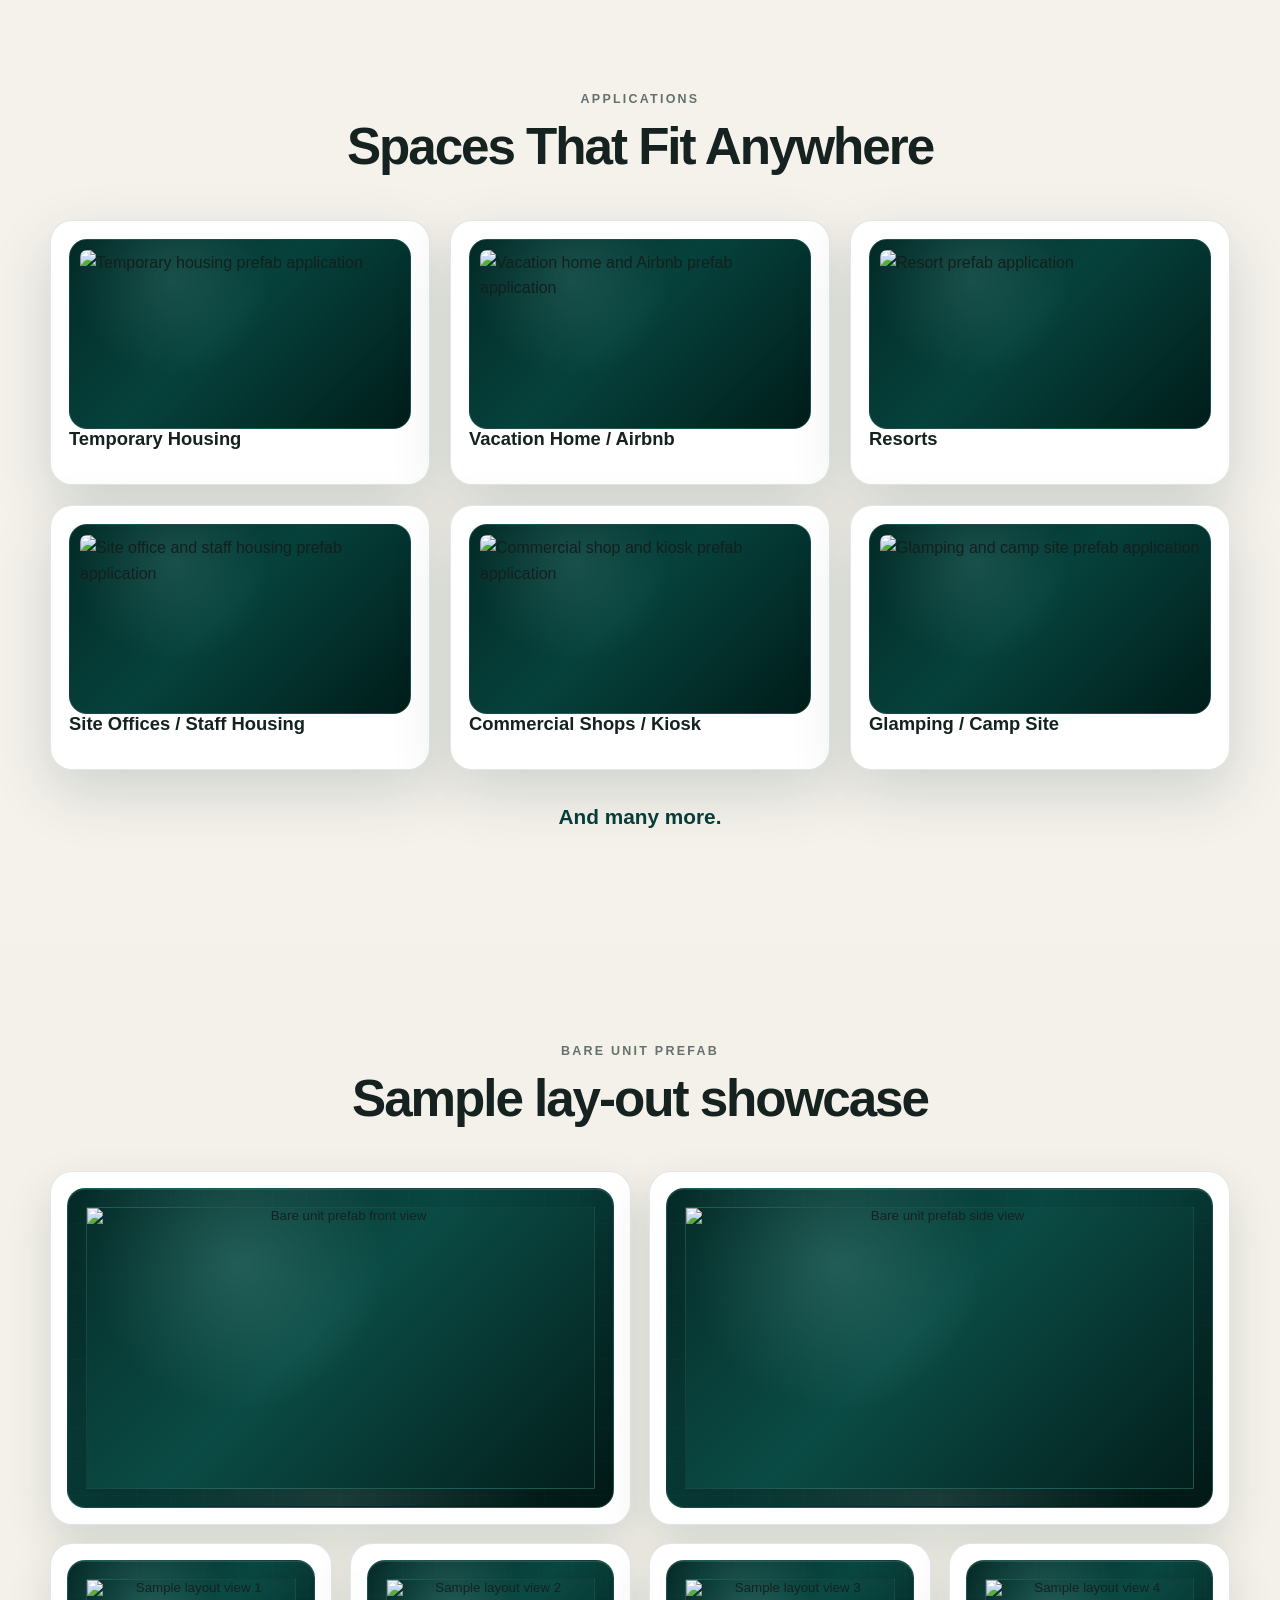
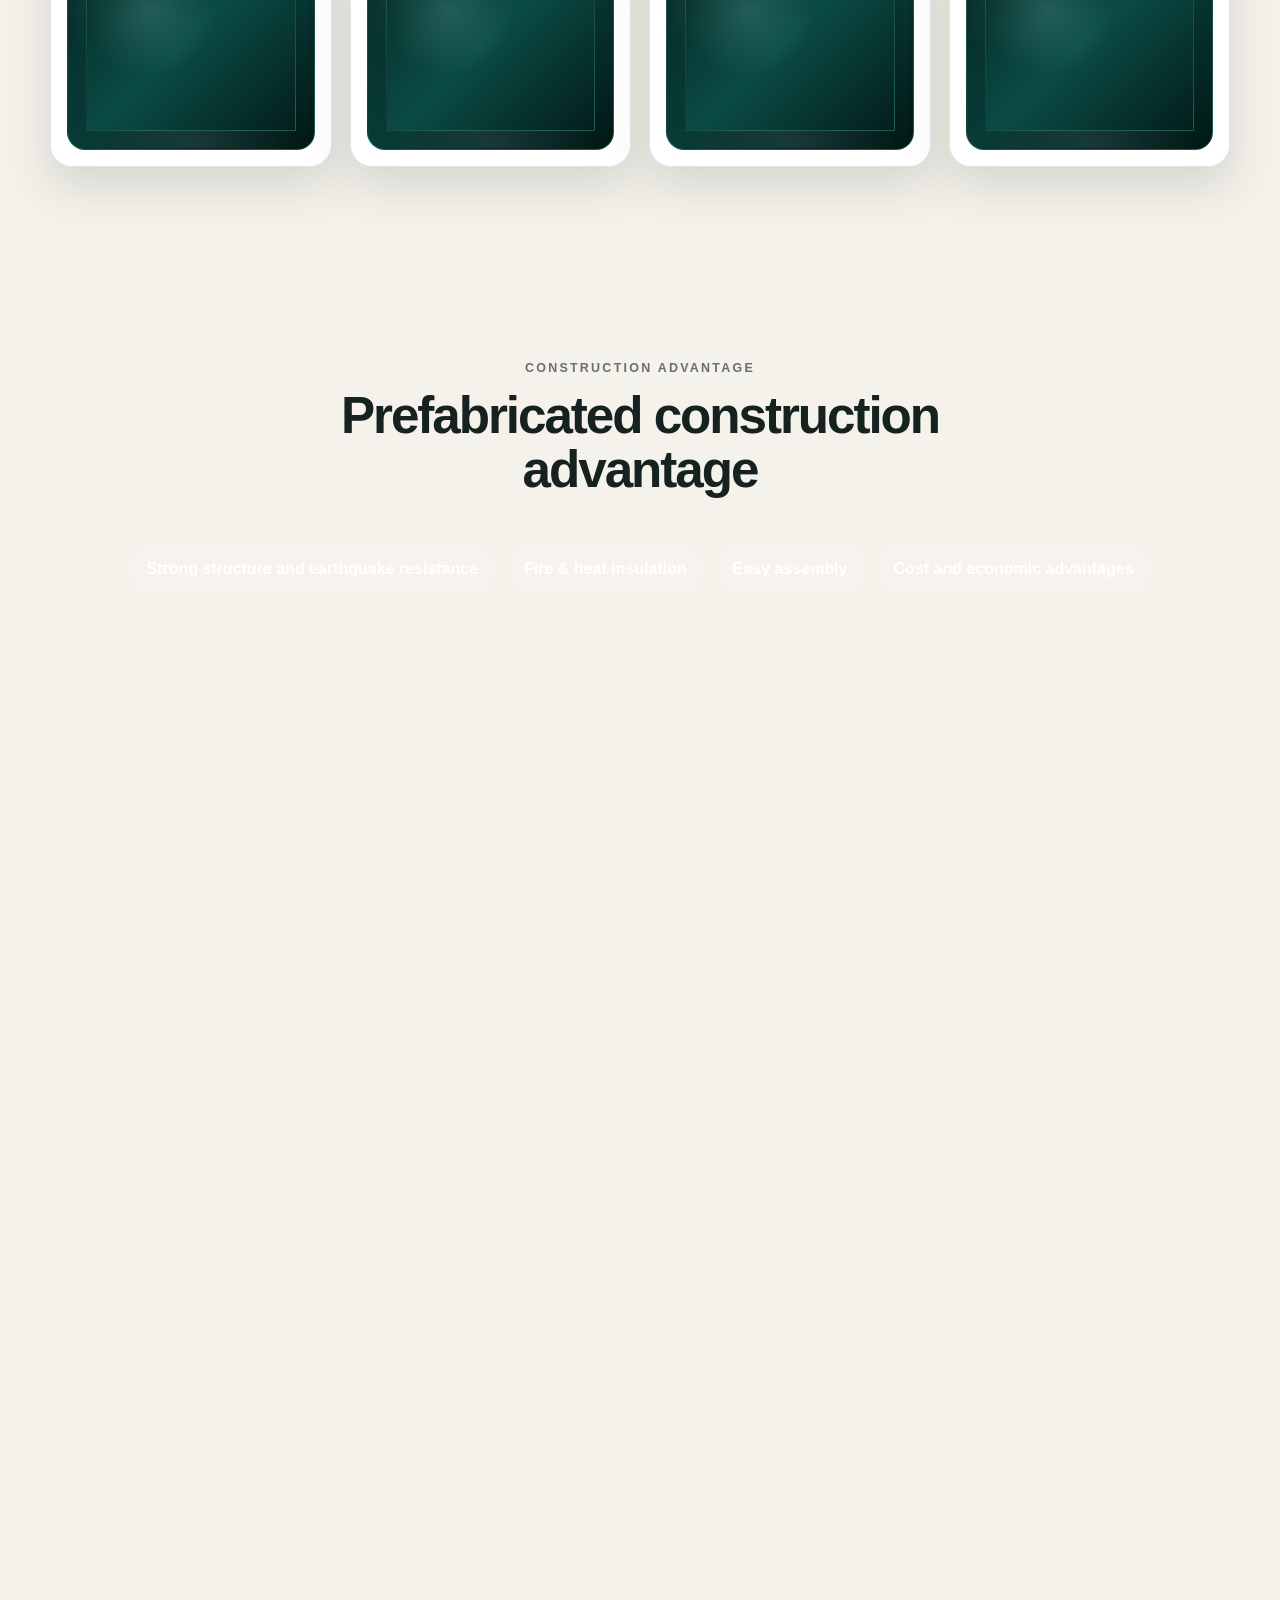
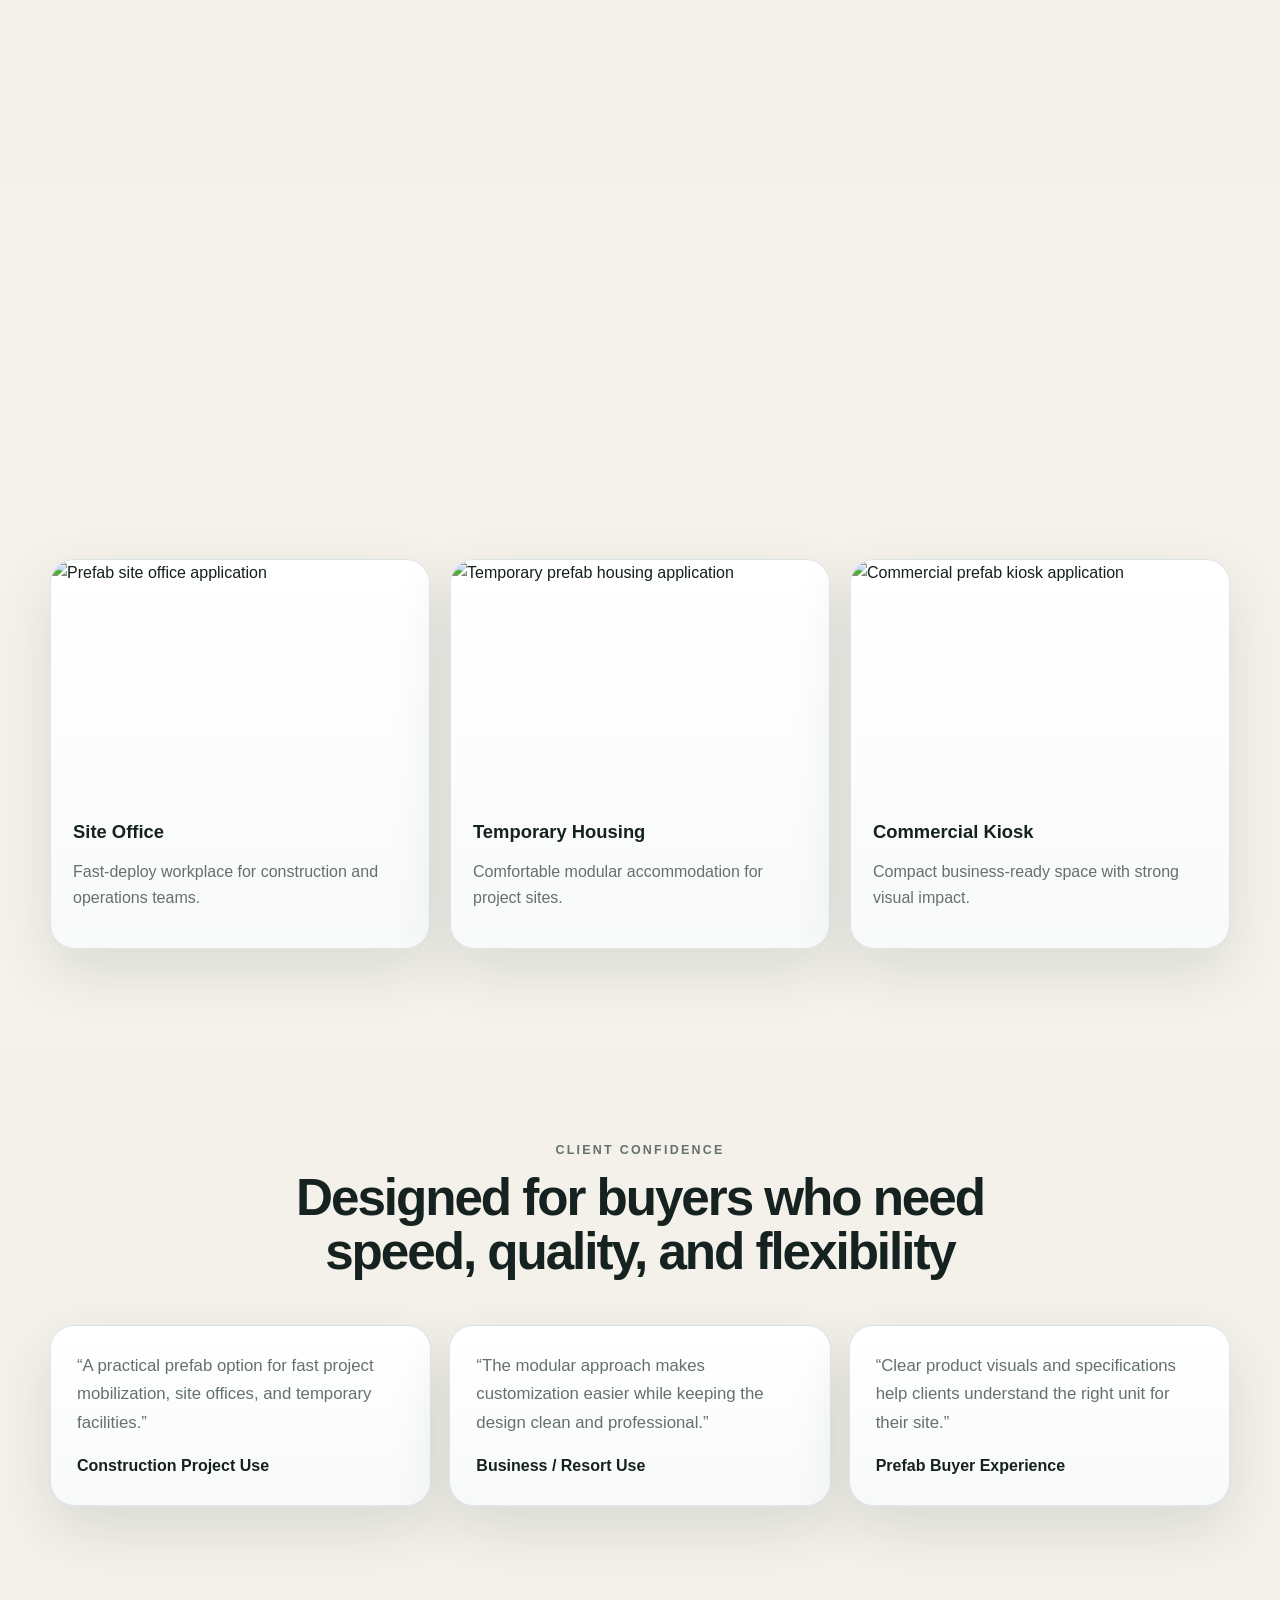
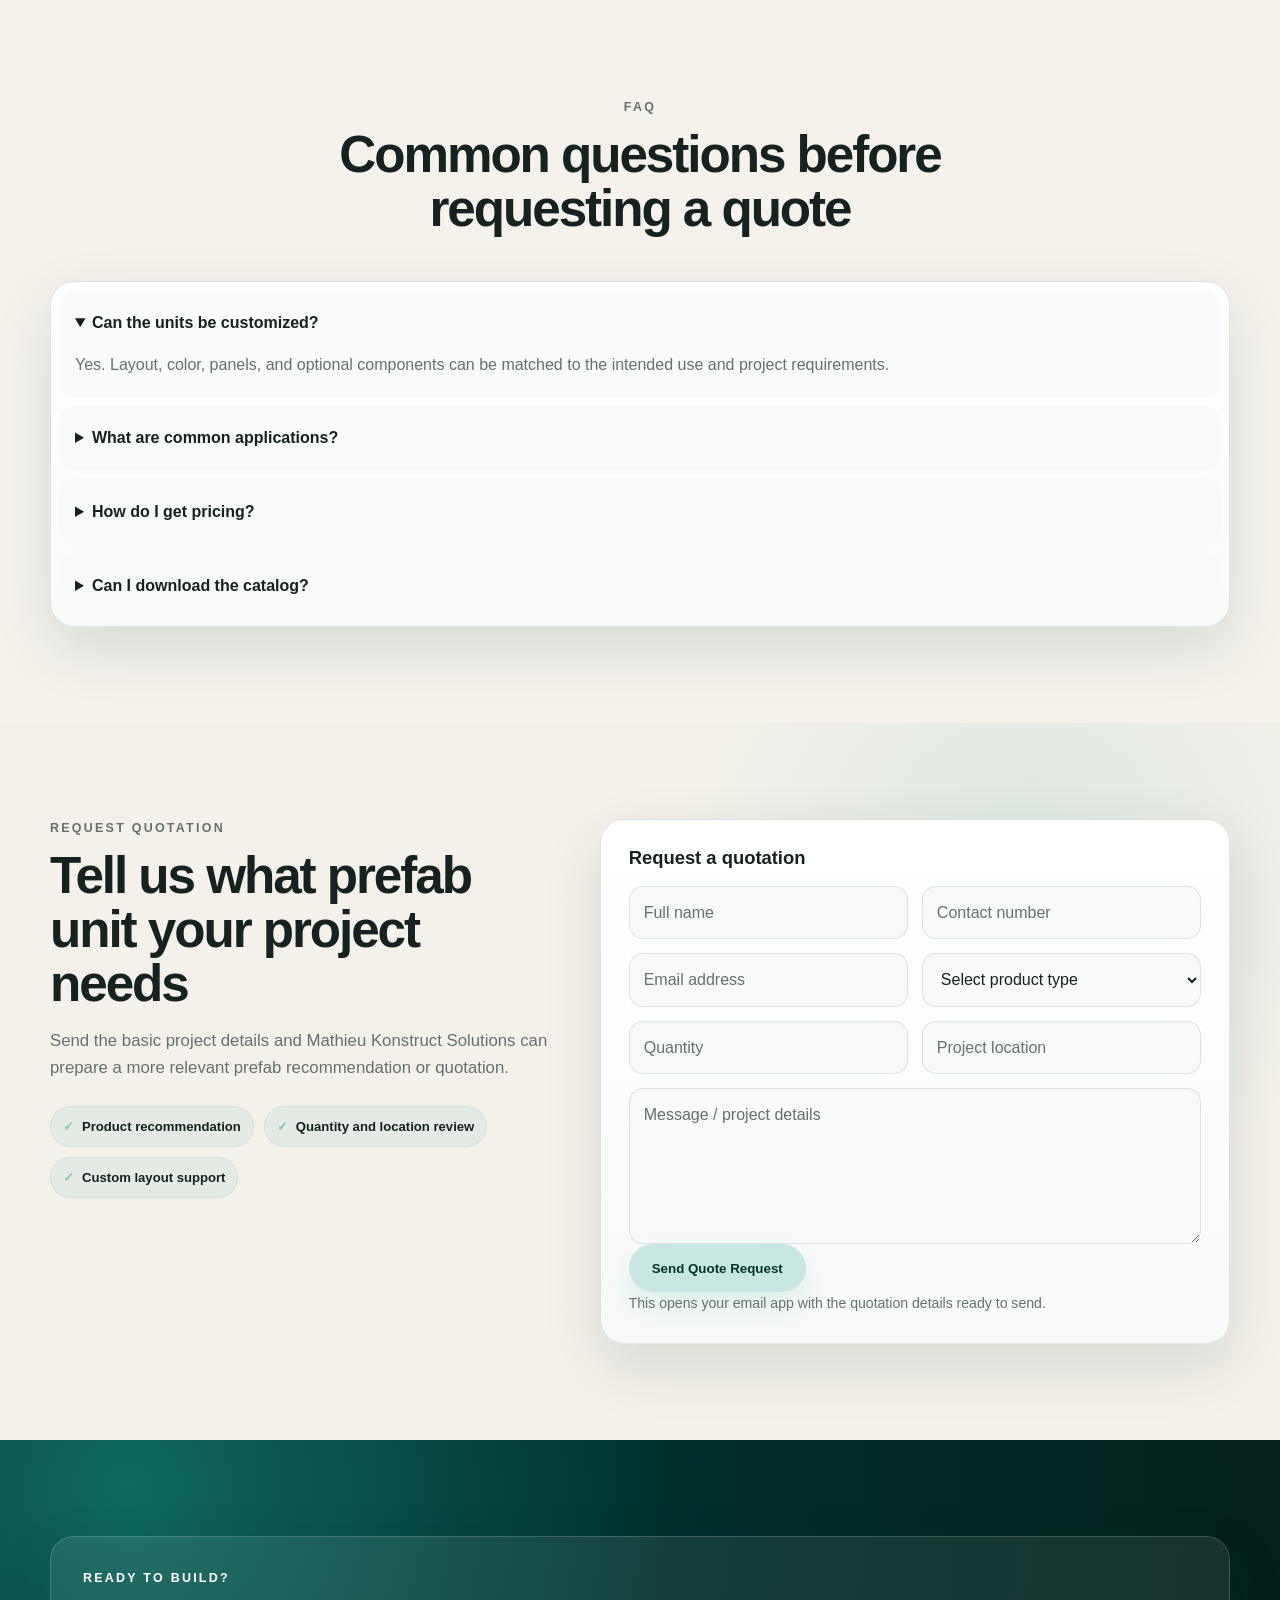
==== commit 56cee120: "Add files via upload" ====
--- a/index.html
+++ b/index.html
@@ -1,6 +1,7 @@
 <!DOCTYPE html>
 <html lang="en">
 <head>
+  <!-- GitHub Pages fixed build: CSS and JS are embedded; assets use relative paths for /mathieu/ project pages. -->
   <meta charset="UTF-8" />
   <meta name="viewport" content="width=device-width, initial-scale=1.0" />
   <title>Mathieu Konstruct Solutions Co. Ltd. | Prefabricated Modular Units</title>
@@ -13,7 +14,733 @@
   <meta name="theme-color" content="#062f2b" />
   <meta name="twitter:card" content="summary_large_image" />
   <link rel="icon" type="image/png" href="assets/images/logo.png" />
-  <link rel="stylesheet" href="assets/css/style.css" />
+  <style>
+:root {
+  --teal: #073d39;
+  --teal-2: #0b5a53;
+  --green: #012f2a;
+  --cream: #f4f1ea;
+  --white: #ffffff;
+  --gray: #d6dddb;
+  --metal: #9aa8a6;
+  --ink: #152220;
+  --muted: #64716f;
+  --shadow: 0 20px 55px rgba(1, 47, 42, .16);
+  --radius: 24px;
+}
+
+* { box-sizing: border-box; }
+html { scroll-behavior: smooth; }
+body {
+  margin: 0;
+  font-family: Inter, Montserrat, Poppins, Arial, sans-serif;
+  color: var(--ink);
+  background: var(--cream);
+  line-height: 1.6;
+}
+img { max-width: 100%; display: block; }
+a { color: inherit; text-decoration: none; }
+.container { width: min(1180px, calc(100% - 32px)); margin: 0 auto; }
+.section { padding: 96px 0; position: relative; overflow: hidden; }
+.section-dark { background: radial-gradient(circle at 10% 10%, #0f675e 0%, var(--green) 45%, #041d1a 100%); color: var(--white); }
+.section-muted { background: #e8eeec; }
+.eyebrow { margin: 0 0 10px; color: #7fc7bf; text-transform: uppercase; letter-spacing: .18em; font-size: .78rem; font-weight: 800; }
+h1, h2, h3 { line-height: 1.05; margin: 0 0 18px; }
+h1 { font-size: clamp(2.5rem, 6vw, 5.8rem); letter-spacing: -.055em; }
+h2 { font-size: clamp(2rem, 4vw, 3.4rem); letter-spacing: -.04em; }
+h3 { font-size: 1.15rem; }
+p { margin: 0 0 16px; }
+
+.site-header { position: sticky; top: 0; z-index: 1000; background: rgba(3, 35, 32, .88); backdrop-filter: blur(18px); border-bottom: 1px solid rgba(255,255,255,.12); }
+.navbar { height: 78px; width: min(1240px, calc(100% - 32px)); margin: auto; display: flex; align-items: center; justify-content: space-between; }
+.brand { display: flex; align-items: center; gap: 12px; color: #fff; font-weight: 900; letter-spacing: .04em; }
+.brand img { height: 42px; width: 170px; object-fit: contain; }
+.nav-links { display: flex; align-items: center; gap: 24px; list-style: none; margin: 0; padding: 0; color: #fff; font-size: .95rem; }
+.nav-links a { opacity: .86; transition: .2s; }
+.nav-links a:hover { opacity: 1; color: #bde6df; }
+.nav-toggle { display: none; width: 44px; height: 44px; border: 0; background: transparent; cursor: pointer; }
+.nav-toggle span { display: block; height: 2px; width: 24px; background: #fff; margin: 6px auto; transition: .2s; }
+
+.hero { min-height: 88vh; display: flex; align-items: center; padding: 90px 0; }
+.hero-bg-grid { position: absolute; inset: 0; opacity: .16; background-image: linear-gradient(rgba(255,255,255,.14) 1px, transparent 1px), linear-gradient(90deg, rgba(255,255,255,.14) 1px, transparent 1px); background-size: 52px 52px; }
+.hero-inner { position: relative; display: grid; grid-template-columns: 1.06fr .94fr; gap: 40px; align-items: center; }
+.hero-text { font-size: clamp(1.05rem, 2vw, 1.35rem); color: #d8e5e2; max-width: 700px; }
+.hero-actions { display: flex; flex-wrap: wrap; gap: 14px; margin-top: 28px; }
+.btn { display: inline-flex; align-items: center; justify-content: center; min-height: 48px; padding: 13px 22px; border-radius: 999px; border: 1px solid transparent; font-weight: 800; transition: .25s; cursor: pointer; }
+.btn-primary { background: #c8e7e2; color: #05342f; box-shadow: 0 14px 30px rgba(127,199,191,.24); }
+.btn-primary:hover { transform: translateY(-3px); background: #fff; }
+.btn-outline { border-color: rgba(255,255,255,.36); color: #fff; }
+.btn-outline:hover { background: rgba(255,255,255,.12); transform: translateY(-3px); }
+.btn-outline.dark { border-color: var(--teal); color: var(--teal); }
+.hero-stats { display: flex; gap: 16px; margin-top: 34px; flex-wrap: wrap; }
+.hero-stats div { padding: 16px 20px; border-radius: 18px; background: rgba(255,255,255,.10); border: 1px solid rgba(255,255,255,.13); min-width: 132px; }
+.hero-stats strong { display: block; font-size: 1.5rem; color: #fff; }
+.hero-stats span { color: #b9cfcb; font-size: .86rem; }
+.hero-visual { background: rgba(255,255,255,.08); border: 1px solid rgba(255,255,255,.12); border-radius: 34px; padding: 28px; box-shadow: 0 35px 70px rgba(0,0,0,.22); }
+.hero-visual img { width: 100%; height: 520px; object-fit: contain; object-position: center; filter: drop-shadow(0 25px 35px rgba(0,0,0,.3)); }
+
+.split-grid { display: grid; grid-template-columns: 1fr 1fr; gap: 48px; align-items: center; }
+.reverse { direction: rtl; }
+.reverse > * { direction: ltr; }
+.section-copy > p:not(.eyebrow) { color: var(--muted); font-size: 1.05rem; }
+.section-dark .section-copy > p:not(.eyebrow) { color: #d6e3e0; }
+.info-card, .premium-card, .service-card, .product-card, .material-card, .custom-card, .panel-card, .app-card, .contact-form { background: rgba(255,255,255,.84); border: 1px solid rgba(6,61,57,.12); border-radius: var(--radius); box-shadow: var(--shadow); }
+.accent-card { margin-top: 26px; padding: 28px; border-left: 6px solid var(--teal-2); }
+.image-panel { border-radius: 32px; padding: 18px; background: #fff; box-shadow: var(--shadow); }
+.image-panel img { width: 100%; height: 440px; object-fit: contain; object-position: center; border-radius: 20px; }
+.image-panel-light { background: rgba(255,255,255,.10); border: 1px solid rgba(255,255,255,.14); }
+.two-cards { display: grid; grid-template-columns: repeat(2, 1fr); gap: 24px; }
+.premium-card { padding: 34px; }
+.card-icon { display: inline-grid; place-items: center; width: 52px; height: 52px; border-radius: 16px; background: var(--teal); color: #fff; margin-bottom: 20px; }
+
+.section-heading { text-align: center; max-width: 780px; margin: 0 auto 46px; }
+.section-heading p:not(.eyebrow) { color: var(--muted); }
+.section-dark .section-heading p:not(.eyebrow) { color: #d3e1de; }
+.services-layout { display: grid; grid-template-columns: .8fr 1.2fr; gap: 28px; align-items: stretch; }
+.blueprint-card { background: var(--teal); border-radius: var(--radius); padding: 24px; box-shadow: var(--shadow); }
+.blueprint-card img { width: 100%; height: 100%; min-height: 360px; object-fit: contain; }
+.service-grid { display: grid; grid-template-columns: repeat(2, 1fr); gap: 18px; }
+.service-card { padding: 26px; transition: .25s; }
+.service-card span { font-size: 2rem; display: inline-block; margin-bottom: 14px; }
+.service-card:hover, .product-card:hover, .material-card:hover, .panel-card:hover, .app-card:hover { transform: translateY(-8px); box-shadow: 0 26px 70px rgba(1,47,42,.22); }
+
+.feature-list { display: flex; flex-wrap: wrap; gap: 12px; }
+.feature-list span, .badge-row span, .advantage-list span { padding: 12px 16px; border-radius: 999px; background: rgba(255,255,255,.12); border: 1px solid rgba(255,255,255,.16); color: #fff; font-weight: 700; }
+.product-grid { display: grid; grid-template-columns: repeat(3, 1fr); gap: 22px; }
+.product-card { overflow: hidden; transition: .25s; }
+.product-image-wrap { height: 260px; display: flex; align-items: center; justify-content: center; padding: 24px; background: linear-gradient(135deg, #f4f7f6, #ffffff); overflow: visible; }
+.product-image-wrap img { width: 100%; height: 100%; object-fit: contain; object-position: center; transition: .25s; }
+.product-card:hover .product-image-wrap img { transform: scale(1.04); }
+.product-card div:last-child { padding: 24px; }
+
+.spec-grid { display: grid; grid-template-columns: repeat(2, 1fr); gap: 14px; }
+.spec-grid div { background: #fff; padding: 18px; border-radius: 18px; border: 1px solid rgba(6,61,57,.1); }
+.spec-grid h3 { color: var(--teal); margin-bottom: 8px; font-size: 1rem; }
+.spec-grid p { margin: 0; color: var(--muted); font-size: .94rem; }
+.material-grid, .panel-grid, .application-grid { display: grid; grid-template-columns: repeat(3, 1fr); gap: 20px; }
+.material-card, .panel-card, .app-card { padding: 18px; transition: .25s; }
+.material-card img, .panel-card img, .app-card img { width: 100%; height: 190px; object-fit: contain; object-position: center; border-radius: 18px; background: #f8faf9; }
+.app-card img { object-fit: cover; }
+.badge-row { display: flex; flex-wrap: wrap; gap: 10px; justify-content: center; margin-top: 34px; }
+.badge-row span { background: var(--teal); }
+
+.gallery-grid, .sample-grid { display: grid; grid-template-columns: repeat(4, 1fr); gap: 16px; }
+.gallery-item { border: 0; padding: 0; background: transparent; cursor: pointer; border-radius: 20px; overflow: hidden; box-shadow: var(--shadow); }
+.gallery-item img { width: 100%; height: 220px; object-fit: contain; object-position: center; background: #fff; transition: .3s; }
+.gallery-item:hover img { transform: scale(1.06); }
+.custom-layout { display: grid; grid-template-columns: 1fr 1fr; gap: 20px; margin-bottom: 22px; }
+.custom-card { padding: 24px; }
+.custom-card img { width: 100%; height: 220px; object-fit: contain; background: #f9fbfa; border-radius: 18px; }
+.pill-row, .color-row { display: flex; flex-wrap: wrap; gap: 10px; margin-top: 16px; }
+.pill-row span, .color-row span { display: inline-flex; align-items: center; justify-content: center; min-width: 46px; height: 34px; padding: 0 12px; border-radius: 999px; background: #e8eeec; font-weight: 800; }
+.color-row span:not(:last-child) { width: 36px; min-width: 36px; padding: 0; border: 2px solid #fff; box-shadow: 0 0 0 1px rgba(0,0,0,.1); }
+.c-yellow { background: #f4d647 !important; } .c-green { background: #109c71 !important; } .c-blue { background: #415463 !important; } .c-cream { background: #f3f0ce !important; } .c-dark { background: #253540 !important; }
+.additional-options { margin-top: 22px; padding: 24px; background: var(--teal); color: #fff; border-radius: var(--radius); text-align: center; }
+.center-note { text-align: center; font-weight: 900; font-size: 1.3rem; color: var(--teal); margin-top: 30px; }
+.layout-showcase { display: grid; grid-template-columns: 1fr 1fr; gap: 18px; margin-bottom: 22px; }
+.layout-showcase img { height: 360px; width: 100%; object-fit: contain; background: #fff; border-radius: 24px; box-shadow: var(--shadow); padding: 12px; }
+.advantage-list { display: flex; flex-wrap: wrap; gap: 12px; justify-content: center; margin-bottom: 42px; }
+.timeline { display: grid; grid-template-columns: repeat(5, 1fr); gap: 14px; }
+.timeline div { background: rgba(255,255,255,.10); border: 1px solid rgba(255,255,255,.14); border-radius: 20px; padding: 22px; text-align: center; }
+.timeline strong { display: block; font-size: 2rem; color: #c8e7e2; }
+.timeline span { font-weight: 800; }
+
+.contact-section { background: linear-gradient(rgba(244,241,234,.88), rgba(244,241,234,.94)), url('../images/contact-background.png') center/cover no-repeat; }
+.contact-grid { display: grid; grid-template-columns: 1fr .9fr; gap: 34px; align-items: start; }
+.contact-list { list-style: none; padding: 0; margin: 24px 0; }
+.contact-list li { margin-bottom: 14px; padding-left: 20px; border-left: 4px solid var(--teal-2); }
+.contact-form { padding: 28px; display: grid; gap: 14px; }
+.contact-form label { display: grid; gap: 7px; font-weight: 800; color: var(--teal); }
+.contact-form input, .contact-form select, .contact-form textarea { width: 100%; border: 1px solid rgba(6,61,57,.18); border-radius: 14px; padding: 13px 14px; font: inherit; background: #fff; }
+.form-note { color: var(--muted); font-size: .88rem; margin: 0; }
+.footer { background: #041d1a; color: #dfe9e7; padding: 46px 0 0; }
+.footer-grid { display: grid; grid-template-columns: 1.2fr .8fr 1fr; gap: 30px; }
+.footer img { width: 210px; height: auto; margin-bottom: 14px; }
+.footer a { display: block; margin-bottom: 8px; color: #dfe9e7; }
+.copyright { margin-top: 34px; padding: 18px; text-align: center; border-top: 1px solid rgba(255,255,255,.1); color: #9fb4b1; }
+
+.back-to-top { position: fixed; right: 18px; bottom: 18px; width: 46px; height: 46px; border-radius: 999px; border: 0; background: var(--teal); color: #fff; font-size: 1.3rem; cursor: pointer; opacity: 0; pointer-events: none; transition: .25s; z-index: 900; }
+.back-to-top.show { opacity: 1; pointer-events: auto; }
+.lightbox { position: fixed; inset: 0; background: rgba(0,0,0,.86); display: none; align-items: center; justify-content: center; z-index: 2000; padding: 34px; }
+.lightbox.open { display: flex; }
+.lightbox img { max-width: min(1080px, 86vw); max-height: 84vh; object-fit: contain; border-radius: 18px; background: #fff; }
+.lightbox button { position: absolute; border: 0; background: rgba(255,255,255,.14); color: #fff; cursor: pointer; border-radius: 999px; }
+.lightbox-close { top: 20px; right: 20px; width: 48px; height: 48px; font-size: 2rem; }
+.lightbox-prev, .lightbox-next { top: 50%; transform: translateY(-50%); width: 52px; height: 52px; font-size: 2.6rem; }
+.lightbox-prev { left: 20px; } .lightbox-next { right: 20px; }
+.reveal { opacity: 0; transform: translateY(24px); transition: opacity .65s ease, transform .65s ease; }
+.reveal.visible { opacity: 1; transform: translateY(0); }
+
+@media (max-width: 980px) {
+  .nav-toggle { display: block; }
+  .nav-links { position: fixed; top: 78px; right: 0; width: min(320px, 100%); height: calc(100vh - 78px); background: var(--green); flex-direction: column; align-items: flex-start; padding: 30px; transform: translateX(100%); transition: .25s; }
+  .nav-links.open { transform: translateX(0); }
+  .hero-inner, .split-grid, .services-layout, .contact-grid { grid-template-columns: 1fr; }
+  .hero { min-height: auto; }
+  .hero-visual img { height: 390px; }
+  .product-grid, .material-grid, .panel-grid, .application-grid { grid-template-columns: repeat(2, 1fr); }
+  .gallery-grid, .sample-grid { grid-template-columns: repeat(2, 1fr); }
+  .timeline { grid-template-columns: 1fr; }
+  .footer-grid, .custom-layout, .layout-showcase { grid-template-columns: 1fr; }
+}
+
+@media (max-width: 640px) {
+  .section { padding: 68px 0; }
+  .navbar { height: 68px; }
+  .brand img { width: 132px; }
+  .brand span { display: none; }
+  .nav-links { top: 68px; height: calc(100vh - 68px); }
+  .hero-actions, .hero-stats { flex-direction: column; }
+  .btn { width: 100%; }
+  .two-cards, .service-grid, .product-grid, .material-grid, .panel-grid, .application-grid, .gallery-grid, .sample-grid, .spec-grid { grid-template-columns: 1fr; }
+  .image-panel img, .hero-visual img, .layout-showcase img { height: 300px; }
+  .product-image-wrap { height: 230px; }
+  .gallery-item img { height: 210px; }
+}
+
+
+/* ===== V2 FIXES: clearer branding, no-crop images, safer responsive layout ===== */
+html, body { max-width: 100%; overflow-x: hidden; }
+.brand { gap: 12px; min-width: 0; }
+.brand img { display: none; }
+.brand-mark {
+  display: inline-flex;
+  align-items: center;
+  justify-content: center;
+  width: 48px;
+  height: 48px;
+  flex: 0 0 48px;
+  border-radius: 14px;
+  background: linear-gradient(135deg, #ffffff, #b7c7c4);
+  color: #063d39;
+  font-weight: 950;
+  letter-spacing: -0.06em;
+  box-shadow: 0 12px 28px rgba(0,0,0,.22);
+  border: 1px solid rgba(255,255,255,.65);
+}
+.brand-text {
+  color: #fff;
+  font-weight: 900;
+  font-size: .98rem;
+  line-height: 1.05;
+  max-width: 230px;
+  white-space: normal;
+}
+.site-header.scrolled { box-shadow: 0 10px 35px rgba(0,0,0,.18); }
+.hero-visual, .image-panel, .blueprint-card, .product-card, .material-card, .panel-card, .app-card, .custom-card { overflow: visible; }
+.hero-visual img, .image-panel img, .blueprint-card img, .product-image-wrap img, .material-card img, .panel-card img, .app-card img, .gallery-item img, .layout-showcase img, .custom-card img {
+  object-fit: contain !important;
+  object-position: center !important;
+}
+.app-card img { background: #f8faf9; padding: 10px; }
+.product-image-wrap {
+  min-height: 280px;
+  height: 280px;
+  padding: 28px;
+  border-bottom: 1px solid rgba(6,61,57,.08);
+}
+.product-card { display: flex; flex-direction: column; height: 100%; }
+.product-card > div:last-child { flex: 1; }
+.gallery-item { background: #fff; }
+.gallery-item:hover img { transform: scale(1.025); }
+.footer-brand { display: flex; align-items: center; gap: 12px; color: #fff; font-weight: 900; margin-bottom: 12px; }
+.footer img { display: none; }
+.lightbox img { width: auto; height: auto; padding: 10px; }
+.contact-form input:focus, .contact-form select:focus, .contact-form textarea:focus { outline: 3px solid rgba(32, 123, 112, .25); border-color: #207b70; }
+.nav-links a:focus-visible, .btn:focus-visible, .gallery-item:focus-visible, .back-to-top:focus-visible { outline: 3px solid rgba(198,231,226,.75); outline-offset: 3px; }
+@media (max-width: 980px) {
+  .product-image-wrap { height: 255px; min-height: 255px; }
+  .hero-visual img { height: 340px; }
+  .nav-links { box-shadow: -20px 0 45px rgba(0,0,0,.22); }
+}
+@media (max-width: 640px) {
+  .brand-mark { width: 42px; height: 42px; flex-basis: 42px; font-size: .9rem; }
+  .brand-text { display: inline-block; max-width: 168px; font-size: .82rem; }
+  .product-image-wrap { height: 240px; min-height: 240px; padding: 20px; }
+  .gallery-item img, .material-card img, .panel-card img, .app-card img { height: 200px; }
+  .hero-visual img, .image-panel img, .layout-showcase img { height: 285px; }
+  .lightbox { padding: 16px; }
+  .lightbox-prev, .lightbox-next { width: 44px; height: 44px; font-size: 2rem; }
+}
+
+/* === Final image presentation fixes: Material, Feature Gallery, Sample Layout === */
+.material-grid {
+  display: grid !important;
+  grid-template-columns: repeat(3, minmax(0, 1fr)) !important;
+  gap: 28px !important;
+}
+.material-card {
+  background: #ffffff !important;
+  border-radius: 22px !important;
+  padding: 18px !important;
+  box-shadow: 0 18px 45px rgba(0, 0, 0, 0.08) !important;
+  border: 1px solid rgba(0, 64, 58, 0.08) !important;
+  transition: transform 0.3s ease, box-shadow 0.3s ease !important;
+  overflow: hidden !important;
+}
+.material-card:hover { transform: translateY(-6px); box-shadow: 0 24px 60px rgba(0, 0, 0, 0.12) !important; }
+.material-image-wrap { height: 190px; width: 100%; background: linear-gradient(135deg, #f8faf9, #ffffff); border-radius: 18px; display: flex; align-items: center; justify-content: center; padding: 22px; overflow: hidden; }
+.material-image-wrap img { width: 100% !important; height: 100% !important; object-fit: contain !important; object-position: center !important; display: block !important; background: transparent !important; border-radius: 0 !important; }
+.material-card h3 { margin-top: 16px; font-size: 1.05rem; font-weight: 800; color: #072f2b; }
+
+.feature-gallery-grid { display: grid; grid-template-columns: repeat(4, minmax(0, 1fr)); gap: 18px; }
+.feature-gallery-card { background: #ffffff !important; border-radius: 20px !important; overflow: hidden !important; box-shadow: 0 16px 40px rgba(0, 0, 0, 0.10) !important; transition: transform 0.3s ease, box-shadow 0.3s ease !important; border: 0 !important; padding: 0 !important; cursor: pointer; }
+.feature-gallery-card:hover { transform: translateY(-5px); box-shadow: 0 22px 50px rgba(0, 0, 0, 0.14) !important; }
+.feature-gallery-image-wrap { height: 220px; background: linear-gradient(135deg, #f7f8f6, #ffffff); display: flex; align-items: center; justify-content: center; padding: 16px; overflow: hidden; }
+.feature-gallery-image-wrap img { width: 100% !important; height: 100% !important; object-fit: contain !important; object-position: center !important; display: block !important; background: transparent !important; padding: 0 !important; border-radius: 0 !important; }
+.feature-gallery-card:hover .feature-gallery-image-wrap img { transform: scale(1.035); }
+.feature-gallery-caption { padding: 14px 16px 18px; font-size: 0.95rem; font-weight: 800; color: #082c29; text-align: left; }
+
+.sample-layout-grid { display: grid; grid-template-columns: repeat(12, 1fr); gap: 18px; }
+.sample-layout-card { background: #ffffff !important; border-radius: 22px !important; overflow: hidden !important; box-shadow: 0 18px 45px rgba(0, 0, 0, 0.08) !important; padding: 16px !important; border: 0 !important; cursor: pointer; }
+.sample-layout-card.large { grid-column: span 6; }
+.sample-layout-card.small { grid-column: span 3; }
+.sample-layout-image-wrap { height: 320px; border-radius: 16px; background: linear-gradient(135deg, #f6f7f4, #ffffff); display: flex; align-items: center; justify-content: center; padding: 18px; overflow: hidden; }
+.sample-layout-card.small .sample-layout-image-wrap { height: 190px; }
+.sample-layout-image-wrap img { width: 100% !important; height: 100% !important; object-fit: contain !important; object-position: center !important; display: block !important; background: transparent !important; padding: 0 !important; border-radius: 0 !important; }
+.sample-layout-card:hover .sample-layout-image-wrap img { transform: scale(1.035); }
+
+@media (max-width: 1024px) { .material-grid { grid-template-columns: repeat(2, 1fr) !important; } .feature-gallery-grid { grid-template-columns: repeat(2, 1fr); } .sample-layout-card.large, .sample-layout-card.small { grid-column: span 6; } }
+@media (max-width: 640px) { .material-grid, .feature-gallery-grid, .sample-layout-grid { grid-template-columns: 1fr !important; } .sample-layout-card.large, .sample-layout-card.small { grid-column: auto; } .material-image-wrap { height: 170px; } .feature-gallery-image-wrap { height: 200px; } .sample-layout-image-wrap { height: 220px; } }
+
+
+/* --- Admin/CMS compatible branding updates --- */
+.brand { gap: 12px; }
+.brand img, .footer-brand img { width: 54px; height: 54px; object-fit: contain; border-radius: 12px; background: #ffffff; padding: 4px; box-shadow: 0 10px 24px rgba(0,0,0,.18); display: block; }
+.brand .brand-text { display: block; font-weight: 900; color: #fff; max-width: 260px; white-space: normal; }
+.brand .brand-tagline { display: block; color: #b9cfcb; font-size: .72rem; line-height: 1.2; }
+.footer-brand { display: flex; align-items: center; gap: 12px; }
+.footer-brand strong { display: block; color: #fff; }
+.footer-brand div { color: #b9cfcb; }
+.material-card p { margin: 0; color: var(--muted); font-size: .92rem; }
+.contact-grid { display: grid; grid-template-columns: 1fr 1fr; gap: 30px; align-items: start; }
+.contact-list p { color: #dfe9e7; }
+.contact-list a { color: #fff; }
+.contact-form { padding: 26px; }
+.form-grid { display: grid; gap: 14px; }
+.form-grid textarea, .form-grid input { width: 100%; padding: 14px 16px; border-radius: 14px; border: 1px solid rgba(6,61,57,.14); font: inherit; }
+.timeline { display: grid; grid-template-columns: repeat(5, 1fr); gap: 16px; }
+.timeline-card { background: #fff; border-radius: 22px; padding: 24px 18px; box-shadow: var(--shadow); text-align: center; }
+.timeline-card span { display: inline-grid; place-items: center; width: 52px; height: 52px; border-radius: 999px; background: var(--teal); color: #fff; font-weight: 900; margin-bottom: 14px; }
+.timeline-card h3 { font-size: 1rem; color: var(--teal); margin: 0; }
+@media (max-width: 980px) { .timeline { grid-template-columns: repeat(2, 1fr); } }
+@media (max-width: 640px) {
+  .brand img, .footer-brand img { width: 44px; height: 44px; }
+  .brand .brand-text { max-width: 180px; font-size: .82rem; }
+  .brand .brand-tagline { display: none; }
+  .contact-grid, .timeline { grid-template-columns: 1fr; }
+}
+
+
+/* ===== Premium themed image panels + dark mode system ===== */
+:root {
+  --page-bg: #f4f1ea;
+  --section-bg: #ffffff;
+  --card-bg: #ffffff;
+  --card-bg-soft: #f8faf9;
+  --text-main: #152220;
+  --text-muted: #64716f;
+  --border-soft: rgba(6, 61, 57, 0.12);
+  --image-panel-bg:
+    radial-gradient(circle at 30% 20%, rgba(127, 199, 191, 0.22), transparent 35%),
+    linear-gradient(135deg, #062f2b 0%, #0b4b45 45%, #031f1c 100%);
+}
+
+body.dark-theme {
+  --page-bg: #031f1c;
+  --section-bg: #062f2b;
+  --card-bg: #0a3530;
+  --card-bg-soft: #0d403a;
+  --text-main: #f3fbf9;
+  --text-muted: #b9cfcb;
+  --border-soft: rgba(127, 199, 191, 0.18);
+  --ink: #f3fbf9;
+  --muted: #b9cfcb;
+  --cream: #031f1c;
+  --image-panel-bg:
+    radial-gradient(circle at 25% 20%, rgba(127, 199, 191, 0.28), transparent 38%),
+    linear-gradient(135deg, #021917 0%, #073d39 45%, #010f0e 100%);
+}
+
+body {
+  background: var(--page-bg);
+  color: var(--text-main);
+  transition: background-color .25s ease, color .25s ease;
+}
+
+.section { background: var(--page-bg); }
+.section-dark { background: radial-gradient(circle at 10% 10%, #0f675e 0%, var(--green) 45%, #041d1a 100%); }
+.section-muted { background: color-mix(in srgb, var(--page-bg), #ffffff 8%); }
+
+.product-card,
+.material-card,
+.feature-gallery-card,
+.sample-layout-card,
+.app-card,
+.panel-card,
+.custom-card,
+.premium-card,
+.service-card,
+.info-card,
+.contact-form,
+.timeline-card,
+.spec-grid div {
+  background: var(--card-bg) !important;
+  color: var(--text-main);
+  border: 1px solid var(--border-soft) !important;
+}
+
+.product-card,
+.material-card,
+.feature-gallery-card,
+.sample-layout-card,
+.app-card,
+.panel-card,
+.custom-card,
+.premium-card,
+.service-card,
+.contact-form {
+  box-shadow: 0 22px 60px rgba(1, 47, 42, 0.16);
+}
+
+.product-card p,
+.material-card p,
+.panel-card p,
+.service-card p,
+.premium-card p,
+.section-heading p,
+.section-copy p,
+.spec-grid p,
+.form-note {
+  color: var(--text-muted) !important;
+}
+
+.product-card h3,
+.material-card h3,
+.panel-card h3,
+.app-card h3,
+.service-card h3,
+.premium-card h2,
+.premium-card h3,
+.spec-grid h3,
+.timeline-card h3 {
+  color: var(--text-main);
+}
+
+.theme-toggle {
+  display: inline-flex;
+  align-items: center;
+  gap: 8px;
+  min-height: 40px;
+  padding: 9px 14px;
+  border-radius: 999px;
+  border: 1px solid rgba(255,255,255,0.22);
+  background: rgba(255,255,255,0.10);
+  color: #ffffff;
+  font-weight: 800;
+  cursor: pointer;
+  transition: 0.25s ease;
+  white-space: nowrap;
+}
+
+.theme-toggle:hover {
+  background: rgba(255,255,255,0.18);
+  transform: translateY(-2px);
+}
+
+body.dark-theme .theme-toggle {
+  background: rgba(127,199,191,0.16);
+  border-color: rgba(127,199,191,0.32);
+}
+
+.image-theme-panel,
+.product-image-wrap,
+.material-image-wrap,
+.feature-gallery-image-wrap,
+.sample-layout-image-wrap {
+  background: var(--image-panel-bg) !important;
+  border: 1px solid rgba(127, 199, 191, 0.16);
+  border-radius: 18px;
+  position: relative;
+  overflow: hidden !important;
+  isolation: isolate;
+}
+
+.product-image-wrap {
+  height: 280px;
+  min-height: 280px;
+  display: flex;
+  align-items: center;
+  justify-content: center;
+  padding: 28px;
+  border-radius: 0;
+  border-width: 0 0 1px 0;
+  border-color: rgba(127, 199, 191, 0.18);
+}
+
+.material-image-wrap,
+.feature-gallery-image-wrap,
+.sample-layout-image-wrap {
+  box-shadow: inset 0 1px 0 rgba(255,255,255,.10), inset 0 -28px 55px rgba(0,0,0,.18);
+}
+
+.image-theme-panel::before,
+.product-image-wrap::before,
+.material-image-wrap::before,
+.feature-gallery-image-wrap::before,
+.sample-layout-image-wrap::before {
+  content: "";
+  position: absolute;
+  inset: 0;
+  background-image:
+    linear-gradient(rgba(255,255,255,0.045) 1px, transparent 1px),
+    linear-gradient(90deg, rgba(255,255,255,0.045) 1px, transparent 1px);
+  background-size: 34px 34px;
+  opacity: 0.40;
+  pointer-events: none;
+  z-index: 0;
+}
+
+.image-theme-panel::after,
+.product-image-wrap::after,
+.material-image-wrap::after,
+.feature-gallery-image-wrap::after,
+.sample-layout-image-wrap::after {
+  content: "";
+  position: absolute;
+  inset: 1px;
+  border-radius: inherit;
+  background: radial-gradient(circle at 50% 100%, rgba(255,255,255,.10), transparent 48%);
+  pointer-events: none;
+  z-index: 0;
+}
+
+.image-theme-panel img,
+.product-image-wrap img,
+.material-image-wrap img,
+.feature-gallery-image-wrap img,
+.sample-layout-image-wrap img {
+  position: relative;
+  z-index: 1;
+  width: 100% !important;
+  height: 100% !important;
+  object-fit: contain !important;
+  object-position: center !important;
+  background: transparent !important;
+  border-radius: 0 !important;
+  filter: drop-shadow(0 18px 26px rgba(0,0,0,0.32));
+}
+
+.product-image-wrap img { filter: drop-shadow(0 24px 32px rgba(0, 0, 0, 0.45)); }
+
+.product-card {
+  background: linear-gradient(180deg, var(--card-bg) 0%, var(--card-bg-soft) 100%) !important;
+  border-radius: 24px;
+  overflow: hidden !important;
+}
+
+.material-card,
+.panel-card,
+.app-card,
+.custom-card,
+.feature-gallery-card,
+.sample-layout-card {
+  border-radius: 22px !important;
+}
+
+.panel-card img,
+.custom-card img,
+.layout-showcase img,
+.gallery-item img {
+  background: var(--image-panel-bg) !important;
+  border: 1px solid rgba(127, 199, 191, 0.16);
+  border-radius: 18px;
+  padding: 18px;
+  object-fit: contain !important;
+  object-position: center !important;
+  filter: drop-shadow(0 18px 26px rgba(0,0,0,0.24));
+}
+
+.app-card img {
+  background:
+    linear-gradient(rgba(3,31,28,.20), rgba(3,31,28,.20)),
+    var(--image-panel-bg) !important;
+  border: 1px solid rgba(127, 199, 191, 0.16);
+  border-radius: 18px;
+  padding: 10px;
+  object-fit: cover !important;
+  object-position: center !important;
+  filter: saturate(1.02) contrast(1.02);
+}
+
+.feature-gallery-card,
+.sample-layout-card {
+  box-shadow: 0 18px 45px rgba(1,47,42,.14) !important;
+}
+
+.feature-gallery-caption { color: var(--text-main) !important; }
+.contact-section { background: linear-gradient(color-mix(in srgb, var(--page-bg), transparent 10%), color-mix(in srgb, var(--page-bg), transparent 4%)), url('../images/contact-background.png') center/cover no-repeat; }
+.contact-form label { color: var(--text-main); }
+.contact-form input, .contact-form select, .contact-form textarea { background: var(--card-bg-soft); color: var(--text-main); border-color: var(--border-soft); }
+.contact-form input::placeholder, .contact-form textarea::placeholder { color: var(--text-muted); }
+
+body.dark-theme .site-header { background: rgba(1, 15, 14, .88); border-bottom-color: rgba(127,199,191,.16); }
+body.dark-theme h1,
+body.dark-theme h2,
+body.dark-theme h3 { color: #f3fbf9; }
+body.dark-theme p { color: #b9cfcb; }
+body.dark-theme .product-card,
+body.dark-theme .material-card,
+body.dark-theme .feature-gallery-card,
+body.dark-theme .sample-layout-card,
+body.dark-theme .app-card,
+body.dark-theme .panel-card,
+body.dark-theme .custom-card,
+body.dark-theme .premium-card,
+body.dark-theme .service-card,
+body.dark-theme .contact-form,
+body.dark-theme .timeline-card,
+body.dark-theme .spec-grid div {
+  background: linear-gradient(180deg, #0a3530 0%, #062824 100%) !important;
+  border: 1px solid rgba(127,199,191,0.18) !important;
+  box-shadow: 0 22px 60px rgba(0,0,0,0.32) !important;
+}
+body.dark-theme .product-card h3,
+body.dark-theme .material-card h3,
+body.dark-theme .feature-gallery-caption,
+body.dark-theme .app-card h3,
+body.dark-theme .timeline-card h3,
+body.dark-theme .spec-grid h3 { color: #ffffff !important; }
+body.dark-theme .product-card p,
+body.dark-theme .material-card p,
+body.dark-theme .service-card p,
+body.dark-theme .premium-card p { color: #c7d8d5 !important; }
+body.dark-theme .pill-row span,
+body.dark-theme .color-row span { color: #f3fbf9; background: rgba(127,199,191,.14); border: 1px solid rgba(127,199,191,.18); }
+body.dark-theme .lightbox img { background: var(--image-panel-bg); }
+
+@media (max-width: 980px) {
+  .theme-toggle { margin-left: auto; }
+  .product-image-wrap { height: 255px; min-height: 255px; }
+  .nav-links { background: #031f1c; }
+}
+
+@media (max-width: 640px) {
+  .theme-toggle { min-width: 42px; justify-content: center; padding: 9px 12px; }
+  .theme-toggle .theme-label { display: none; }
+  .product-image-wrap { height: 230px; min-height: 230px; padding: 20px; }
+}
+
+
+/* Navbar alignment for theme toggle */
+.navbar { gap: 18px; justify-content: flex-start; }
+.nav-links { margin-left: auto; }
+@media (max-width: 980px) {
+  .nav-links { margin-left: 0; }
+  .theme-toggle { margin-left: auto; }
+}
+
+
+/* ===== Sales-focused premium upgrade ===== */
+.btn-glass{background:rgba(255,255,255,.12);color:#fff;border:1px solid rgba(255,255,255,.24)}.btn-glass:hover{background:rgba(255,255,255,.20);transform:translateY(-2px)}.nav-catalog-link{border:1px solid rgba(127,199,191,.35);border-radius:999px;padding:9px 13px!important}.hero{overflow:hidden}.hero::before{content:"";position:absolute;inset:0;background:radial-gradient(circle at 18% 18%,rgba(127,199,191,.28),transparent 28%),linear-gradient(135deg,rgba(1,15,14,.86),rgba(6,47,43,.72)),url('../images/contact-background.png') center/cover no-repeat;opacity:.98}.hero-inner{z-index:1}.hero-copy h1{max-width:820px;letter-spacing:-.055em}.hero-trust-strip{display:flex;flex-wrap:wrap;gap:10px;margin-top:18px}.hero-trust-strip span,.quote-highlights span{display:inline-flex;align-items:center;gap:8px;padding:9px 12px;border-radius:999px;background:rgba(127,199,191,.13);color:#e8fffb;border:1px solid rgba(127,199,191,.24);font-weight:800;font-size:.82rem}.hero-trust-strip span::before,.quote-highlights span::before{content:"✓";color:#7fc7bf}.hero-visual{backdrop-filter:blur(12px);transform:perspective(1100px) rotateY(-5deg);transition:.35s ease}.hero-visual:hover{transform:perspective(1100px) rotateY(0deg) translateY(-6px)}
+.product-toolbar{display:flex;gap:14px;align-items:end;justify-content:space-between;margin:0 0 24px;padding:16px;border-radius:22px;background:linear-gradient(180deg,var(--card-bg),var(--card-bg-soft));border:1px solid var(--border-soft);box-shadow:0 16px 40px rgba(1,47,42,.10)}.search-box{display:grid;gap:8px;flex:1;font-weight:900;color:var(--text-main)}.search-box input{width:100%;border:1px solid var(--border-soft);border-radius:999px;padding:13px 16px;background:var(--card-bg-soft);color:var(--text-main);font:inherit}.filter-pills{display:flex;gap:9px;flex-wrap:wrap;justify-content:flex-end}.filter-pills button{border:1px solid rgba(6,61,57,.16);background:rgba(255,255,255,.78);color:var(--text-main);border-radius:999px;padding:11px 14px;font-weight:900;cursor:pointer;transition:.2s ease}.filter-pills button.active,.filter-pills button:hover{background:#0b5a53;color:#fff;border-color:#0b5a53}.product-card{position:relative}.product-badge{position:absolute;top:16px;left:16px;z-index:3;padding:8px 11px;border-radius:999px;background:rgba(255,255,255,.90);color:#063d39;border:1px solid rgba(127,199,191,.35);font-weight:900;font-size:.72rem;box-shadow:0 10px 25px rgba(0,0,0,.16)}.product-actions{display:flex;gap:10px;flex-wrap:wrap;margin-top:18px}.product-actions .btn{padding:10px 14px;font-size:.9rem}.product-card.hidden-by-filter{display:none}.no-product-results{grid-column:1/-1;padding:28px;border-radius:20px;text-align:center;color:var(--text-muted);background:var(--card-bg);border:1px dashed var(--border-soft)}
+.trust-grid,.testimonial-grid{display:grid;grid-template-columns:repeat(4,1fr);gap:18px}.trust-card,.testimonial-card,.project-card,.quote-form,.cta-card,.faq-list{background:linear-gradient(180deg,var(--card-bg),var(--card-bg-soft));color:var(--text-main);border:1px solid var(--border-soft);border-radius:24px;box-shadow:0 22px 60px rgba(1,47,42,.12)}.trust-card{padding:24px;transition:.25s ease}.trust-card:hover,.project-card:hover,.testimonial-card:hover{transform:translateY(-6px);box-shadow:0 28px 70px rgba(1,47,42,.18)}.trust-card span{display:inline-flex;width:44px;height:44px;align-items:center;justify-content:center;border-radius:14px;background:var(--image-panel-bg);color:#fff;font-weight:900;margin-bottom:16px}.trust-card p,.testimonial-card p,.project-card p,.faq-list p{color:var(--text-muted)}.project-gallery-grid{display:grid;grid-template-columns:repeat(3,1fr);gap:20px}.project-card{overflow:hidden;transition:.25s ease}.project-card img{width:100%;height:240px;object-fit:cover;display:block;filter:saturate(1.02) contrast(1.02)}.project-card div{padding:22px}.testimonial-grid{grid-template-columns:repeat(3,1fr)}.testimonial-card{padding:26px;margin:0}.testimonial-card p{font-size:1.05rem;line-height:1.7}.testimonial-card cite{display:block;margin-top:16px;font-style:normal;font-weight:900;color:var(--text-main)}.faq-list{padding:8px;display:grid;gap:8px}.faq-list details{border-radius:16px;padding:4px 16px;background:color-mix(in srgb,var(--card-bg-soft),transparent 18%)}.faq-list summary{cursor:pointer;font-weight:900;padding:16px 0;color:var(--text-main)}.faq-list p{margin:0 0 16px}.quote-section{background:radial-gradient(circle at 80% 20%,rgba(127,199,191,.20),transparent 30%),var(--page-bg)}.quote-grid{display:grid;grid-template-columns:.9fr 1.1fr;gap:34px;align-items:start}.quote-highlights{display:flex;flex-wrap:wrap;gap:10px;margin-top:24px}.quote-highlights span{color:var(--text-main);background:rgba(127,199,191,.13)}.quote-form{padding:28px}.form-grid.two{display:grid;grid-template-columns:repeat(2,minmax(0,1fr));gap:14px}.quote-form input,.quote-form select,.quote-form textarea{width:100%;border:1px solid var(--border-soft);border-radius:14px;padding:13px 14px;font:inherit;background:var(--card-bg-soft);color:var(--text-main)}.quote-form textarea{grid-column:1/-1;resize:vertical}.quote-form input::placeholder,.quote-form textarea::placeholder{color:var(--text-muted)}.cta-card{display:flex;justify-content:space-between;align-items:center;gap:24px;padding:32px;background:rgba(255,255,255,.08);border-color:rgba(255,255,255,.16)}.contact-cta .cta-card h2,.contact-cta .cta-card p{color:#fff!important}
+.product-modal{position:fixed;inset:0;z-index:2000;display:none;place-items:center;padding:24px;background:rgba(0,0,0,.68);backdrop-filter:blur(8px)}.product-modal.open{display:grid}.product-modal-card{position:relative;display:grid;grid-template-columns:minmax(280px,.95fr) 1fr;gap:24px;width:min(980px,100%);max-height:min(760px,calc(100vh - 48px));overflow:auto;padding:24px;border-radius:28px;background:linear-gradient(180deg,var(--card-bg),var(--card-bg-soft));border:1px solid rgba(127,199,191,.22);box-shadow:0 35px 100px rgba(0,0,0,.40)}.product-modal-close{position:absolute;top:14px;right:14px;width:42px;height:42px;border-radius:999px;border:0;background:rgba(255,255,255,.16);color:var(--text-main);font-size:1.8rem;cursor:pointer;z-index:3}.product-modal-image{min-height:340px;display:flex;align-items:center;justify-content:center;padding:28px}.product-modal-image img{width:100%;height:100%;max-height:430px;object-fit:contain}.product-modal-content{padding:18px 10px}.product-modal-content h2{margin-top:0}.modal-specs{display:grid;grid-template-columns:repeat(2,1fr);gap:10px;margin:22px 0}.modal-specs span{padding:12px;border-radius:14px;background:rgba(127,199,191,.13);border:1px solid rgba(127,199,191,.18);color:var(--text-main);font-weight:800}.floating-contact{position:fixed;right:18px;bottom:18px;z-index:1200;display:grid;gap:10px}.floating-contact a{display:inline-flex;align-items:center;justify-content:center;min-width:118px;padding:12px 16px;border-radius:999px;color:#fff;text-decoration:none;font-weight:900;box-shadow:0 14px 35px rgba(0,0,0,.28)}.float-whatsapp{background:#138b64}.float-message{background:#0b5a53}
+body.dark-theme .product-toolbar,body.dark-theme .trust-card,body.dark-theme .testimonial-card,body.dark-theme .project-card,body.dark-theme .quote-form,body.dark-theme .cta-card,body.dark-theme .faq-list{box-shadow:0 22px 60px rgba(0,0,0,.32)}body.dark-theme .filter-pills button{background:rgba(127,199,191,.12);color:#f3fbf9;border-color:rgba(127,199,191,.22)}body.dark-theme .filter-pills button.active,body.dark-theme .filter-pills button:hover{background:#7fc7bf;color:#021917}body.dark-theme .product-badge{background:rgba(127,199,191,.92);color:#021917}body.dark-theme .product-modal-close{color:#fff;background:rgba(127,199,191,.18)}body.dark-theme .quote-highlights span,body.dark-theme .modal-specs span{color:#f3fbf9}@media(max-width:980px){.product-toolbar,.cta-card{flex-direction:column;align-items:stretch}.filter-pills{justify-content:flex-start}.trust-grid{grid-template-columns:repeat(2,1fr)}.project-gallery-grid,.testimonial-grid,.quote-grid{grid-template-columns:1fr}.product-modal-card{grid-template-columns:1fr}}@media(max-width:640px){.form-grid.two,.modal-specs,.trust-grid{grid-template-columns:1fr}.project-card img{height:210px}.floating-contact{right:12px;bottom:12px}.floating-contact a{min-width:96px;padding:11px 13px;font-size:.84rem}.product-modal{padding:12px}.product-modal-card{padding:18px;border-radius:22px}}
+
+
+/* Downloadable catalog CTA and button */
+.catalog-download-btn {
+  display: inline-flex;
+  align-items: center;
+  justify-content: center;
+  gap: 10px;
+  min-height: 48px;
+  padding: 14px 24px;
+  border-radius: 999px;
+  background: linear-gradient(135deg, #7fc7bf 0%, #d7f4ef 45%, #8bbdb7 100%);
+  color: #032522;
+  font-weight: 900;
+  text-decoration: none;
+  box-shadow: 0 18px 40px rgba(127, 199, 191, 0.28);
+  border: 1px solid rgba(255, 255, 255, 0.35);
+  transition: 0.25s ease;
+}
+
+.catalog-download-btn:hover,
+.catalog-download-btn:focus-visible {
+  transform: translateY(-3px);
+  box-shadow: 0 24px 55px rgba(127, 199, 191, 0.42);
+}
+
+.product-catalog-action {
+  display: flex;
+  justify-content: center;
+  margin: -8px 0 28px;
+}
+
+.catalog-cta {
+  padding: 80px 24px;
+  background:
+    radial-gradient(circle at 25% 15%, rgba(127, 199, 191, 0.22), transparent 34%),
+    linear-gradient(135deg, #031f1c 0%, #083f39 50%, #021513 100%);
+  color: #ffffff;
+  text-align: center;
+  border-radius: 32px;
+  margin: 60px auto;
+  max-width: 1180px;
+  position: relative;
+  overflow: hidden;
+}
+
+.catalog-cta::before {
+  content: "";
+  position: absolute;
+  inset: 0;
+  background-image:
+    linear-gradient(rgba(255,255,255,0.045) 1px, transparent 1px),
+    linear-gradient(90deg, rgba(255,255,255,0.045) 1px, transparent 1px);
+  background-size: 34px 34px;
+  opacity: 0.35;
+  pointer-events: none;
+}
+
+.catalog-cta-content {
+  position: relative;
+  z-index: 1;
+}
+
+.catalog-cta h2 {
+  font-size: clamp(2rem, 4vw, 3.4rem);
+  margin-bottom: 14px;
+  color: #ffffff;
+}
+
+.catalog-cta p {
+  max-width: 720px;
+  margin: 0 auto 28px;
+  color: #c9dedb;
+  line-height: 1.7;
+}
+
+body.dark-theme .catalog-download-btn {
+  background: linear-gradient(135deg, #7fc7bf 0%, #ffffff 55%, #8bbdb7 100%);
+  color: #031f1c;
+}
+
+@media (max-width: 640px) {
+  .catalog-cta {
+    padding: 58px 18px;
+    border-radius: 24px;
+    margin: 40px 16px;
+  }
+
+  .product-catalog-action .catalog-download-btn {
+    width: 100%;
+  }
+}
+
+  </style>
 </head>
 <body>
   <header class="site-header" id="top">
@@ -364,8 +1091,776 @@
 
   <div class="product-modal" id="productInquiryModal" aria-hidden="true" role="dialog" aria-modal="true" aria-label="Product inquiry details"><div class="product-modal-card"><button class="product-modal-close" type="button" aria-label="Close product details">×</button><div class="product-modal-image image-theme-panel"><img id="modalProductImage" src="" alt=""></div><div class="product-modal-content"><p class="eyebrow">Product Inquiry</p><h2 id="modalProductTitle"></h2><p id="modalProductDescription"></p><div class="modal-specs"><span>Modular prefab system</span><span>Custom layout options</span><span>Engineering-focused build</span><span>Fast deployment</span></div><div class="hero-actions"><button class="btn btn-primary" id="modalRequestQuote" type="button">Request Quote</button><a class="btn btn-outline catalog-download-link" href="assets/catalog/PREFAB-CATALOG-MKS-CO-LTD-2026.pdf" download title="Download Mathieu Konstruct Solutions Product Catalog" aria-label="Download Mathieu Konstruct Solutions Product Catalog PDF">Download Catalog</a></div></div></div></div>
   <div class="floating-contact" aria-label="Quick contact options"><a class="float-whatsapp" id="floatingWhatsapp" href="#" target="_blank" rel="noopener" aria-label="Message on WhatsApp">WhatsApp</a><a class="float-message" id="floatingMessenger" href="#quote" aria-label="Open quotation form">Inquiry</a></div>
-
-  <script src="assets/js/site-data.js"></script>
-  <script src="assets/js/main.js"></script>
+  <script>
+
+window.defaultSiteData = {
+  "brand": {
+    "companyName": "Mathieu Konstruct Solutions Co. Ltd.",
+    "shortName": "Mathieu Konstruct Solutions",
+    "tagline": "Design | Engineers | Construction | Pre-Fab",
+    "logo": "assets/images/logo.png"
+  },
+  "hero": {
+    "eyebrow": "Design • Engineers • Construction • Pre-Fab",
+    "headline": "Innovative Prefab Solutions for a Smarter Future",
+    "supportingText": "Prefabricated modular units designed for speed, quality, durability, and modern construction needs.",
+    "ctaPrimary": "View Products",
+    "ctaSecondary": "Contact Us",
+    "heroImage": "assets/images/hero-prefab-unit.png",
+    "stats": [
+      {
+        "value": "50%",
+        "label": "Time Savings"
+      },
+      {
+        "value": "1 Day",
+        "label": "Assembly"
+      },
+      {
+        "value": "18 sqm",
+        "label": "Prefab Unit"
+      }
+    ]
+  },
+  "about": {
+    "eyebrow": "About Us",
+    "heading": "Mathieu Konstruct Solutions Co. Ltd.",
+    "body": "Since 2019, Mathieu Konstruct Solutions Co. Ltd. has built a strong foundation as a General Contractor. Today, the company leads in prefabricated unit solutions, combining speed, quality, and innovation to meet modern construction demands.",
+    "whatWeDoTitle": "What We Do",
+    "whatWeDoBody": "We deliver ready-to-install prefabricated structures that save time, reduce costs, and maintain high-quality standards — perfect for modern construction needs.",
+    "image": "assets/images/about-prefab-unit.png"
+  },
+  "visionMission": {
+    "visionTitle": "Vision",
+    "visionText": "To be recognized as a competent and reliable contractor in both conventional and prefabricated construction sectors. Transforming spaces through intelligent modular engineering.",
+    "missionTitle": "Mission",
+    "missionText": "To provide compliant, efficient, and high-quality construction services using modern building technologies. To define the future of sustainable living through modular design solutions."
+  },
+  "servicesIntro": {
+    "eyebrow": "Our Services",
+    "heading": "From design to customized build",
+    "body": "Professional engineering, construction, and prefabricated modular solutions for modern projects.",
+    "blueprintImage": "assets/images/services-blueprint.png"
+  },
+  "services": [
+    {
+      "name": "General Construction Works",
+      "description": "Reliable project execution for conventional and modern construction needs.",
+      "icon": "🏗️"
+    },
+    {
+      "name": "Prefabricated Modular Units",
+      "description": "Ready-to-install modular units built for speed, flexibility, and durability.",
+      "icon": "▰"
+    },
+    {
+      "name": "Structural & Architectural Works",
+      "description": "Engineering-focused design coordination and structural development.",
+      "icon": "📐"
+    },
+    {
+      "name": "Design",
+      "description": "Clean, functional, and project-ready design planning for prefab solutions.",
+      "icon": "✦"
+    },
+    {
+      "name": "Customized Build",
+      "description": "Flexible builds tailored to site requirements, layout, usage, and finish.",
+      "icon": "🧩"
+    }
+  ],
+  "prefab": {
+    "eyebrow": "What is Prefab?",
+    "heading": "Highly flexible design and built to last.",
+    "image": "assets/images/what-is-prefab.png",
+    "features": [
+      "Highly flexible design",
+      "Easy to move or take apart",
+      "Fully equipped and move-in ready",
+      "Cost effective",
+      "Better insulation",
+      "1 day assembly",
+      "Over 50% reduction in on-site assembly and installation time"
+    ]
+  },
+  "productsIntro": {
+    "eyebrow": "Our Product",
+    "heading": "Prefab product showcase",
+    "body": "Container houses, quick-build units, vacation homes, and multifunctional prefab spaces."
+  },
+  "products": [
+    {
+      "title": "Engineering Container House",
+      "description": "Meeting the mass production and construction needs of medium to large-scale engineering projects.",
+      "image": "assets/images/engineering-container-house.png"
+    },
+    {
+      "title": "Customized Container House",
+      "description": "Realize any of your custom ideas, freely combine and match.",
+      "image": "assets/images/customized-container-house.png"
+    },
+    {
+      "title": "1-Day Quick Build Houses",
+      "description": "You can own a house in as little as one day.",
+      "image": "assets/images/quick-build-house.png"
+    },
+    {
+      "title": "A-Frame House",
+      "description": "Excellent drainage and an attractive vacation home.",
+      "image": "assets/images/a-frame-house.png"
+    },
+    {
+      "title": "Space Capsule House",
+      "description": "Living, working, and leisure, the multifunctional space capsule house meets all your needs.",
+      "image": "assets/images/space-capsule-house.png"
+    }
+  ],
+  "specificationsIntro": {
+    "eyebrow": "About The Product",
+    "heading": "Technical specifications",
+    "image": "assets/images/product-specification.png"
+  },
+  "specifications": [
+    {
+      "title": "External Size",
+      "content": "L5950 x W3000 x H2850mm\n18 sqm / 200 sqft"
+    },
+    {
+      "title": "Internal Size",
+      "content": "L5730 x W2780 x H2500mm"
+    },
+    {
+      "title": "Columns and Beams",
+      "content": "2.3 mm thick, galvanized steel, powder coated, rust proof"
+    },
+    {
+      "title": "Wallboard",
+      "content": "EPS board material, moisture free, insulated, termite free, 50 mm thick"
+    },
+    {
+      "title": "Door",
+      "content": "18 mm thick fireproof steel door, 920mm x 2035mm"
+    },
+    {
+      "title": "Windows",
+      "content": "Tempered glass window with grills, 950 x 1100 mm"
+    },
+    {
+      "title": "Floor",
+      "content": "Fiber cement floor, moisture resistant"
+    },
+    {
+      "title": "Roof",
+      "content": "Galvanized color roof, rust proof, 0.56 mm thick, glass wool insulated"
+    }
+  ],
+  "materialsIntro": {
+    "eyebrow": "Material Properties",
+    "heading": "Built to last",
+    "body": "Waterproof, moisture proof, eco-friendly, safe, durable, scratch resistant, and easy to clean."
+  },
+  "materials": [
+    {
+      "name": "Top Long Beam",
+      "image": "assets/images/material-top-long-beam.png",
+      "properties": "Waterproof, durable, moisture proof"
+    },
+    {
+      "name": "Column",
+      "image": "assets/images/material-column.png",
+      "properties": "Strong structural support, rust resistant"
+    },
+    {
+      "name": "Rockwool Wallboard",
+      "image": "assets/images/material-rockwool-wallboard.png",
+      "properties": "Insulation, fire resistance, sound absorption"
+    },
+    {
+      "name": "Roof Tile",
+      "image": "assets/images/material-roof-tile.png",
+      "properties": "Weather resistant, easy to maintain"
+    },
+    {
+      "name": "Glass Wool",
+      "image": "assets/images/material-glass-wool.png",
+      "properties": "Thermal and acoustic insulation"
+    },
+    {
+      "name": "Inner Ceiling",
+      "image": "assets/images/material-inner-ceiling.png",
+      "properties": "Clean finish, easy to clean"
+    }
+  ],
+  "galleryIntro": {
+    "featureEyebrow": "Product Display",
+    "featureHeading": "Feature details gallery",
+    "featureBody": "Interior views, door and window details, watertight joints, seamless joints, and frame details.",
+    "sampleEyebrow": "Bare Unit Prefab",
+    "sampleHeading": "Sample lay-out showcase",
+    "applicationsEyebrow": "Applications",
+    "applicationsHeading": "Spaces That Fit Anywhere",
+    "applicationsBody": "And many more."
+  },
+  "gallery": [
+    {
+      "title": "Interior View",
+      "image": "assets/images/feature-interior.png",
+      "alt": "Interior prefab unit view",
+      "category": "Feature Details"
+    },
+    {
+      "title": "Window with Grills",
+      "image": "assets/images/feature-window.png",
+      "alt": "Window with grills detail",
+      "category": "Feature Details"
+    },
+    {
+      "title": "Ceiling Panel",
+      "image": "assets/images/feature-ceiling.png",
+      "alt": "Ceiling panel detail",
+      "category": "Feature Details"
+    },
+    {
+      "title": "Wall Corner",
+      "image": "assets/images/feature-wall-corner.png",
+      "alt": "Wall corner detail",
+      "category": "Feature Details"
+    },
+    {
+      "title": "Watertight Joint",
+      "image": "assets/images/feature-watertight-joint.png",
+      "alt": "Watertight joint detail",
+      "category": "Feature Details"
+    },
+    {
+      "title": "Patent-Right Joint",
+      "image": "assets/images/feature-patent-joint.png",
+      "alt": "Patent-right joint detail",
+      "category": "Feature Details"
+    },
+    {
+      "title": "Seamless Joint",
+      "image": "assets/images/feature-seamless-joint.png",
+      "alt": "Seamless joint detail",
+      "category": "Feature Details"
+    },
+    {
+      "title": "Container Exterior",
+      "image": "assets/images/feature-container-exterior.png",
+      "alt": "Container exterior unit image",
+      "category": "Feature Details"
+    },
+    {
+      "title": "Bare Unit Front View",
+      "image": "assets/images/bare-unit-prefab.png",
+      "alt": "Bare unit prefab front view",
+      "category": "Sample Layout"
+    },
+    {
+      "title": "Bare Unit Side View",
+      "image": "assets/images/bare-unit-side.png",
+      "alt": "Bare unit prefab side view",
+      "category": "Sample Layout"
+    },
+    {
+      "title": "Sample Layout 1",
+      "image": "assets/images/sample-layout-1.png",
+      "alt": "Sample layout view 1",
+      "category": "Sample Layout"
+    },
+    {
+      "title": "Sample Layout 2",
+      "image": "assets/images/sample-layout-2.png",
+      "alt": "Sample layout view 2",
+      "category": "Sample Layout"
+    },
+    {
+      "title": "Sample Layout 3",
+      "image": "assets/images/sample-layout-3.png",
+      "alt": "Sample layout view 3",
+      "category": "Sample Layout"
+    },
+    {
+      "title": "Sample Layout 4",
+      "image": "assets/images/sample-layout-4.png",
+      "alt": "Sample layout view 4",
+      "category": "Sample Layout"
+    },
+    {
+      "title": "Temporary Housing",
+      "image": "assets/images/app-temporary-housing.jpeg",
+      "alt": "Temporary housing prefab application",
+      "category": "Applications"
+    },
+    {
+      "title": "Vacation Home / Airbnb",
+      "image": "assets/images/app-vacation-airbnb.png",
+      "alt": "Vacation home and Airbnb prefab application",
+      "category": "Applications"
+    },
+    {
+      "title": "Resorts",
+      "image": "assets/images/app-resorts.png",
+      "alt": "Resort prefab application",
+      "category": "Applications"
+    },
+    {
+      "title": "Site Offices / Staff Housing",
+      "image": "assets/images/app-site-office.png",
+      "alt": "Site office and staff housing prefab application",
+      "category": "Applications"
+    },
+    {
+      "title": "Commercial Shops / Kiosk",
+      "image": "assets/images/app-commercial-kiosk.png",
+      "alt": "Commercial shop and kiosk prefab application",
+      "category": "Applications"
+    },
+    {
+      "title": "Glamping / Camp Site",
+      "image": "assets/images/app-glamping.png",
+      "alt": "Glamping and camp site prefab application",
+      "category": "Applications"
+    }
+  ],
+  "customize": {
+    "eyebrow": "Customize Options",
+    "heading": "Customize a variety of options according to your needs",
+    "containerImage": "assets/images/container-sizes.png",
+    "sprayImage": "assets/images/spray-colors.png",
+    "additionalOptions": "Toilet & Bath, Basic Electrical, Interior Partitions."
+  },
+  "advantages": {
+    "eyebrow": "Construction Advantage",
+    "heading": "Prefabricated construction advantage",
+    "items": [
+      "Strong structure and earthquake resistance",
+      "Fire & heat insulation",
+      "Easy assembly",
+      "Cost and economic advantages"
+    ],
+    "scheduleHeading": "Typical prefabricated construction schedule",
+    "schedule": [
+      "Design & Engineering",
+      "Building Material Acquisition",
+      "Site Development",
+      "Building Assembly & Site Restoration",
+      "Up to 50% Time Savings"
+    ]
+  },
+  "contact": {
+    "eyebrow": "Contact",
+    "heading": "Let's Grow Together",
+    "email": "mathieukonstructsolutions@gmail.com",
+    "phone1": "(+63) 917 186 8611",
+    "phone2": "(+63) 968 124 0317",
+    "office": "412B Bldg 8 Field Residences, Dr. A. Santos, San Dionisio, Paranaque City",
+    "warehouse": "Blk10 L36, Mahogany, Tambubong, San Rafael, Bulacan",
+    "formRecipient": "mathieukonstructsolutions@gmail.com"
+  },
+  "seo": {
+    "pageTitle": "Mathieu Konstruct Solutions Co. Ltd. | Prefabricated Modular Units",
+    "metaDescription": "Mathieu Konstruct Solutions Co. Ltd. provides prefabricated modular units, container houses, construction, engineering, and customized prefab solutions for modern building needs.",
+    "metaKeywords": "Mathieu Konstruct Solutions, prefab, prefabricated units, modular units, container house, construction, engineering, Paranaque, Bulacan",
+    "ogTitle": "Mathieu Konstruct Solutions Co. Ltd. | Prefabricated Modular Units",
+    "ogDescription": "Innovative prefab solutions for a smarter future.",
+    "ogImage": "assets/images/logo.png"
+  }
+};
+window.storageKeys = { data: 'mksSiteData', savedAt: 'mksSiteDataSavedAt' };
+window.cloneSiteData = function cloneSiteData(data) {
+  return JSON.parse(JSON.stringify(data));
+};
+window.getSiteData = function getSiteData() {
+  try {
+    const raw = localStorage.getItem(window.storageKeys.data);
+    if (!raw) return window.cloneSiteData(window.defaultSiteData);
+    const parsed = JSON.parse(raw);
+    return Object.assign(window.cloneSiteData(window.defaultSiteData), parsed);
+  } catch (err) {
+    console.error('Failed to load site data', err);
+    return window.cloneSiteData(window.defaultSiteData);
+  }
+};
+window.saveSiteData = function saveSiteData(data) {
+  const clean = window.cloneSiteData(data);
+  localStorage.setItem(window.storageKeys.data, JSON.stringify(clean));
+  localStorage.setItem(window.storageKeys.savedAt, new Date().toISOString());
+};
+window.getSiteSavedAt = function getSiteSavedAt() {
+  return localStorage.getItem(window.storageKeys.savedAt) || '';
+};
+
+  </script>
+  <script>
+
+function el(selector) { return document.querySelector(selector); }
+function els(selector) { return Array.from(document.querySelectorAll(selector)); }
+function nl2br(text) { return String(text || '').replace(/\n/g, '<br>'); }
+function safeText(value) { return value == null ? '' : String(value); }
+
+function applySeo(data) {
+  document.title = data.pageTitle || document.title;
+  const mappings = [
+    ['meta[name="description"]', 'content', data.metaDescription],
+    ['meta[name="keywords"]', 'content', data.metaKeywords],
+    ['meta[property="og:title"]', 'content', data.ogTitle],
+    ['meta[property="og:description"]', 'content', data.ogDescription],
+    ['meta[property="og:image"]', 'content', data.ogImage],
+    ['link[rel="icon"]', 'href', data.ogImage || 'assets/images/logo.png']
+  ];
+  mappings.forEach(([selector, attr, value]) => {
+    const node = document.querySelector(selector);
+    if (node && value) node.setAttribute(attr, value);
+  });
+}
+
+function renderSiteContent(siteData) {
+  const { brand, hero, about, visionMission, servicesIntro, services, prefab, productsIntro, products, specificationsIntro, specifications, materialsIntro, materials, galleryIntro, gallery, customize, advantages, contact, seo } = siteData;
+  applySeo(seo || {});
+
+  const setText = (id, value) => { const node = el(id); if (node) node.textContent = safeText(value); };
+  const setHtml = (id, value) => { const node = el(id); if (node) node.innerHTML = value || ''; };
+  const setSrc = (id, value, alt) => { const node = el(id); if (node && value) node.src = value; if (node && alt) node.alt = alt; };
+
+  setSrc('#brandLogo', brand.logo, `${brand.companyName} logo`);
+  setText('#brandText', brand.shortName || brand.companyName);
+  setText('#brandTagline', brand.tagline);
+  setSrc('#footerLogo', brand.logo, `${brand.companyName} logo`);
+  setText('#footerCompany', brand.companyName);
+  setText('#footerTagline', brand.tagline);
+  setText('#copyrightCompany', brand.companyName);
+
+  setText('#heroEyebrow', hero.eyebrow);
+  setText('#heroHeadline', hero.headline);
+  setText('#heroText', hero.supportingText);
+  setText('#heroPrimaryCta', hero.ctaPrimary);
+  setText('#heroSecondaryCta', hero.ctaSecondary);
+  setSrc('#heroImage', hero.heroImage, hero.headline);
+  const heroStats = el('#heroStats');
+  if (heroStats) heroStats.innerHTML = (hero.stats || []).map(item => `<div><strong>${safeText(item.value)}</strong><span>${safeText(item.label)}</span></div>`).join('');
+
+  setText('#aboutEyebrow', about.eyebrow);
+  setText('#aboutHeading', about.heading);
+  setText('#aboutBody', about.body);
+  setText('#aboutWhatTitle', about.whatWeDoTitle);
+  setText('#aboutWhatBody', about.whatWeDoBody);
+  setSrc('#aboutImage', about.image, about.heading);
+
+  setText('#visionTitle', visionMission.visionTitle);
+  setText('#visionText', visionMission.visionText);
+  setText('#missionTitle', visionMission.missionTitle);
+  setText('#missionText', visionMission.missionText);
+
+  setText('#servicesEyebrow', servicesIntro.eyebrow);
+  setText('#servicesHeading', servicesIntro.heading);
+  setText('#servicesBody', servicesIntro.body);
+  setSrc('#servicesBlueprint', servicesIntro.blueprintImage, 'Blueprint');
+  const servicesGrid = el('#servicesGrid');
+  if (servicesGrid) servicesGrid.innerHTML = (services || []).map(item => `
+    <article class="service-card reveal"><span>${safeText(item.icon)}</span><h3>${safeText(item.name)}</h3><p>${safeText(item.description)}</p></article>
+  `).join('');
+
+  setText('#prefabEyebrow', prefab.eyebrow);
+  setText('#prefabHeading', prefab.heading);
+  setSrc('#prefabImage', prefab.image, prefab.heading);
+  const prefabFeatures = el('#prefabFeatures');
+  if (prefabFeatures) prefabFeatures.innerHTML = (prefab.features || []).map(item => `<span>${safeText(item)}</span>`).join('');
+
+  setText('#productsEyebrow', productsIntro.eyebrow);
+  setText('#productsHeading', productsIntro.heading);
+  setText('#productsBody', productsIntro.body);
+  const productsGrid = el('#productsGrid');
+  if (productsGrid) productsGrid.innerHTML = (products || []).map(item => `
+    <article class="product-card reveal">
+      <div class="product-image-wrap"><img src="${safeText(item.image)}" alt="${safeText(item.title)}" loading="lazy"></div>
+      <div><h3>${safeText(item.title)}</h3><p>${safeText(item.description)}</p></div>
+    </article>`).join('');
+
+  setText('#specEyebrow', specificationsIntro.eyebrow);
+  setText('#specHeading', specificationsIntro.heading);
+  setSrc('#specImage', specificationsIntro.image, specificationsIntro.heading);
+  const specGrid = el('#specGrid');
+  if (specGrid) specGrid.innerHTML = (specifications || []).map(item => `<div><h3>${safeText(item.title)}</h3><p>${nl2br(item.content)}</p></div>`).join('');
+
+  setText('#materialsEyebrow', materialsIntro.eyebrow);
+  setText('#materialsHeading', materialsIntro.heading);
+  setText('#materialsBody', materialsIntro.body);
+  const materialsGrid = el('#materialsGrid');
+  if (materialsGrid) materialsGrid.innerHTML = (materials || []).map(item => `
+    <article class="material-card reveal">
+      <div class="material-image-wrap"><img src="${safeText(item.image)}" alt="${safeText(item.name)}" loading="lazy"></div>
+      <h3>${safeText(item.name)}</h3>
+      <p>${safeText(item.properties || '')}</p>
+    </article>`).join('');
+
+  setText('#featureEyebrow', galleryIntro.featureEyebrow);
+  setText('#featureHeading', galleryIntro.featureHeading);
+  setText('#featureBody', galleryIntro.featureBody);
+  setText('#sampleEyebrow', galleryIntro.sampleEyebrow);
+  setText('#sampleHeading', galleryIntro.sampleHeading);
+  setText('#applicationsEyebrow', galleryIntro.applicationsEyebrow);
+  setText('#applicationsHeading', galleryIntro.applicationsHeading);
+  setText('#applicationsBody', galleryIntro.applicationsBody);
+
+  const featureItems = (gallery || []).filter(item => item.category === 'Feature Details');
+  const sampleItems = (gallery || []).filter(item => item.category === 'Sample Layout');
+  const appItems = (gallery || []).filter(item => item.category === 'Applications');
+  const featureGrid = el('#featureGalleryGrid');
+  if (featureGrid) featureGrid.innerHTML = featureItems.map(item => `
+    <button class="gallery-item feature-gallery-card reveal" data-full="${safeText(item.image)}">
+      <div class="feature-gallery-image-wrap"><img src="${safeText(item.image)}" alt="${safeText(item.alt || item.title)}" loading="lazy"></div>
+      <div class="feature-gallery-caption">${safeText(item.title)}</div>
+    </button>`).join('');
+
+  const sampleGrid = el('#sampleLayoutGrid');
+  if (sampleGrid) sampleGrid.innerHTML = sampleItems.map((item, idx) => `
+    <button class="gallery-item sample-layout-card ${idx < 2 ? 'large' : 'small'} reveal" data-full="${safeText(item.image)}">
+      <div class="sample-layout-image-wrap"><img src="${safeText(item.image)}" alt="${safeText(item.alt || item.title)}" loading="lazy"></div>
+    </button>`).join('');
+
+  const appsGrid = el('#applicationsGrid');
+  if (appsGrid) appsGrid.innerHTML = appItems.map(item => `
+    <article class="app-card reveal"><img src="${safeText(item.image)}" alt="${safeText(item.alt || item.title)}" loading="lazy"><h3>${safeText(item.title)}</h3></article>`).join('');
+
+  setText('#customEyebrow', customize.eyebrow);
+  setText('#customHeading', customize.heading);
+  setSrc('#containerSizesImage', customize.containerImage, 'Container sizes');
+  setSrc('#sprayColorsImage', customize.sprayImage, 'Spray colors');
+  setText('#additionalOptions', customize.additionalOptions);
+
+  setText('#advantagesEyebrow', advantages.eyebrow);
+  setText('#advantagesHeading', advantages.heading);
+  const advantagesList = el('#advantagesList');
+  if (advantagesList) advantagesList.innerHTML = (advantages.items || []).map(item => `<span>${safeText(item)}</span>`).join('');
+  setText('#scheduleHeading', advantages.scheduleHeading);
+  const timelineGrid = el('#timelineGrid');
+  if (timelineGrid) timelineGrid.innerHTML = (advantages.schedule || []).map((item, index) => `
+    <article class="timeline-card reveal"><span>${String(index + 1).padStart(2, '0')}</span><h3>${safeText(item)}</h3></article>`).join('');
+
+  setText('#contactEyebrow', contact.eyebrow);
+  setText('#contactHeading', contact.heading);
+  const mailHref = `mailto:${contact.formRecipient || contact.email}`;
+  const telHref = `tel:${String(contact.phone1 || '').replace(/[^+\d]/g, '')}`;
+  const emailLink = el('#contactEmailLink');
+  if (emailLink) { emailLink.textContent = contact.email; emailLink.href = `mailto:${contact.email}`; }
+  setText('#contactPhone1', contact.phone1);
+  setText('#contactPhone2', contact.phone2);
+  setText('#contactOffice', contact.office);
+  setText('#contactWarehouse', contact.warehouse);
+  const emailUsBtn = el('#emailUsBtn'); if (emailUsBtn) emailUsBtn.href = mailHref;
+  const callNowBtn = el('#callNowBtn'); if (callNowBtn) callNowBtn.href = telHref;
+
+  const footerEmail = el('#footerEmailLink');
+  if (footerEmail) { footerEmail.textContent = contact.email; footerEmail.href = `mailto:${contact.email}`; }
+  setText('#footerPhone', `${contact.phone1} / ${contact.phone2}`);
+  setText('#footerOffice', contact.office);
+  setText('#currentYear', new Date().getFullYear());
+}
+
+
+function initThemeToggle() {
+  const themeToggle = document.getElementById('themeToggle');
+  const themeIcon = document.querySelector('.theme-icon');
+  const themeLabel = document.querySelector('.theme-label');
+  const mediaQuery = window.matchMedia('(prefers-color-scheme: dark)');
+
+  function preferredMode() {
+    return localStorage.getItem('mksTheme') || 'light';
+  }
+
+  function isDarkMode(mode) {
+    return mode === 'dark' || (mode === 'system' && mediaQuery.matches);
+  }
+
+  function applyTheme(mode = preferredMode()) {
+    const dark = isDarkMode(mode);
+    document.body.classList.toggle('dark-theme', dark);
+    if (themeIcon) themeIcon.textContent = dark ? '☀️' : '🌙';
+    if (themeLabel) themeLabel.textContent = dark ? 'Light Mode' : 'Dark Mode';
+  }
+
+  applyTheme();
+
+  themeToggle?.addEventListener('click', () => {
+    const nextMode = document.body.classList.contains('dark-theme') ? 'light' : 'dark';
+    localStorage.setItem('mksTheme', nextMode);
+    applyTheme(nextMode);
+  });
+
+  mediaQuery.addEventListener?.('change', () => {
+    if (preferredMode() === 'system') applyTheme('system');
+  });
+}
+
+function initInteractions(siteData) {
+  const siteHeader = document.querySelector('.site-header');
+  const navToggle = document.querySelector('.nav-toggle');
+  const navLinks = document.querySelector('.nav-links');
+  const backToTop = document.querySelector('.back-to-top');
+
+  initThemeToggle();
+
+  if (navToggle && navLinks) {
+    navToggle.addEventListener('click', () => {
+      const isOpen = navLinks.classList.toggle('open');
+      navToggle.setAttribute('aria-expanded', String(isOpen));
+    });
+    document.querySelectorAll('.nav-links a').forEach(link => link.addEventListener('click', () => {
+      navLinks.classList.remove('open');
+      navToggle.setAttribute('aria-expanded', 'false');
+    }));
+  }
+
+  const observeReveals = () => {
+    const revealElements = document.querySelectorAll('.reveal');
+    if ('IntersectionObserver' in window) {
+      const revealObserver = new IntersectionObserver(entries => {
+        entries.forEach(entry => {
+          if (entry.isIntersecting) {
+            entry.target.classList.add('visible');
+            revealObserver.unobserve(entry.target);
+          }
+        });
+      }, { threshold: 0.14 });
+      revealElements.forEach(el => revealObserver.observe(el));
+    } else revealElements.forEach(el => el.classList.add('visible'));
+  };
+  observeReveals();
+
+  window.addEventListener('scroll', () => {
+    if (backToTop) backToTop.classList.toggle('show', window.scrollY > 500);
+    if (siteHeader) siteHeader.classList.toggle('scrolled', window.scrollY > 12);
+  }, { passive: true });
+  backToTop?.addEventListener('click', () => window.scrollTo({ top: 0, behavior: 'smooth' }));
+
+  const lightbox = document.querySelector('.lightbox');
+  const lightboxImg = document.querySelector('.lightbox img');
+  const closeBtn = document.querySelector('.lightbox-close');
+  const prevBtn = document.querySelector('.lightbox-prev');
+  const nextBtn = document.querySelector('.lightbox-next');
+  let galleryButtons = [];
+  let activeIndex = 0;
+
+  function refreshGalleryBindings() {
+    galleryButtons = Array.from(document.querySelectorAll('.gallery-item'));
+    galleryButtons.forEach((button, index) => button.addEventListener('click', () => openLightbox(index)));
+  }
+
+  function openLightbox(index) {
+    if (!lightbox || !lightboxImg || !galleryButtons.length) return;
+    activeIndex = index;
+    const button = galleryButtons[activeIndex];
+    const image = button.querySelector('img');
+    lightboxImg.src = button.dataset.full || image.src;
+    lightboxImg.alt = image.alt || 'Expanded gallery image';
+    lightbox.classList.add('open');
+    lightbox.setAttribute('aria-hidden', 'false');
+    document.body.style.overflow = 'hidden';
+  }
+  function closeLightbox() {
+    if (!lightbox || !lightboxImg) return;
+    lightbox.classList.remove('open');
+    lightbox.setAttribute('aria-hidden', 'true');
+    lightboxImg.src = '';
+    document.body.style.overflow = '';
+  }
+  function showNext(direction) {
+    if (!galleryButtons.length) return;
+    activeIndex = (activeIndex + direction + galleryButtons.length) % galleryButtons.length;
+    openLightbox(activeIndex);
+  }
+  refreshGalleryBindings();
+  closeBtn?.addEventListener('click', closeLightbox);
+  prevBtn?.addEventListener('click', event => { event.stopPropagation(); showNext(-1); });
+  nextBtn?.addEventListener('click', event => { event.stopPropagation(); showNext(1); });
+  lightbox?.addEventListener('click', event => { if (event.target === lightbox) closeLightbox(); });
+  document.addEventListener('keydown', event => {
+    if (!lightbox?.classList.contains('open')) return;
+    if (event.key === 'Escape') closeLightbox();
+    if (event.key === 'ArrowLeft') showNext(-1);
+    if (event.key === 'ArrowRight') showNext(1);
+  });
+
+  const contactForm = document.getElementById('contactForm');
+  if (contactForm) {
+    contactForm.addEventListener('submit', event => {
+      event.preventDefault();
+      const form = new FormData(contactForm);
+      const subject = encodeURIComponent(`Prefab Inquiry - ${form.get('project') || 'Project'}`);
+      const body = encodeURIComponent(
+        `Name: ${form.get('name') || ''}\n` +
+        `Email: ${form.get('email') || ''}\n` +
+        `Phone: ${form.get('phone') || ''}\n` +
+        `Project Type: ${form.get('project') || ''}\n\n` +
+        `Message:\n${form.get('message') || ''}`
+      );
+      const recipient = (siteData.contact && (siteData.contact.formRecipient || siteData.contact.email)) || 'mathieukonstructsolutions@gmail.com';
+      window.location.href = `mailto:${recipient}?subject=${subject}&body=${body}`;
+    });
+  }
+}
+
+
+
+function initSalesEnhancements(siteData) {
+  const products = siteData.products || [];
+  const contact = siteData.contact || {};
+  const catalogUrl = 'assets/catalog/PREFAB-CATALOG-MKS-CO-LTD-2026.pdf';
+  document.querySelectorAll('.catalog-download-link').forEach(link => {
+    link.href = catalogUrl;
+    link.setAttribute('download', 'PREFAB-CATALOG-MKS-CO-LTD-2026.pdf');
+    link.setAttribute('target', '_blank');
+    link.setAttribute('rel', 'noopener');
+    link.setAttribute('title', 'Download Mathieu Konstruct Solutions Product Catalog');
+    link.setAttribute('aria-label', 'Download Mathieu Konstruct Solutions Product Catalog PDF');
+  });
+  if (window.fetch) {
+    fetch(catalogUrl, { method: 'HEAD' })
+      .then(response => {
+        if (!response.ok) {
+          document.querySelectorAll('.catalog-download-link').forEach(link => {
+            link.removeAttribute('download');
+            link.setAttribute('target', '_blank');
+          });
+        }
+      })
+      .catch(() => {
+        document.querySelectorAll('.catalog-download-link').forEach(link => {
+          link.removeAttribute('download');
+          link.setAttribute('target', '_blank');
+        });
+      });
+  }
+  function normalizePhone(phone){let cleaned=String(phone||'').replace(/[^+\d]/g,'');if(cleaned.startsWith('+'))cleaned=cleaned.slice(1);if(cleaned.startsWith('0'))cleaned='63'+cleaned.slice(1);return cleaned;}
+  const whatsapp=document.getElementById('floatingWhatsapp'); const messenger=document.getElementById('floatingMessenger'); const waPhone=normalizePhone(contact.phone1||contact.phone2);
+  if(whatsapp&&waPhone) whatsapp.href=`https://wa.me/${waPhone}?text=${encodeURIComponent('Hello Mathieu Konstruct Solutions, I would like to inquire about prefab modular units.')}`;
+  if(messenger) messenger.href='#quote';
+  function productCategory(product){const title=String(product.title||'').toLowerCase(); if(title.includes('capsule'))return 'Capsule'; if(title.includes('a-frame'))return 'A-Frame'; if(title.includes('quick'))return 'Quick Build'; if(title.includes('custom'))return 'Custom'; if(title.includes('container'))return 'Container'; return 'Prefab';}
+  const quoteSelect=document.getElementById('quoteProductType'); if(quoteSelect&&!quoteSelect.dataset.ready){quoteSelect.insertAdjacentHTML('beforeend', products.map(p=>`<option value="${safeText(p.title)}">${safeText(p.title)}</option>`).join(''));quoteSelect.dataset.ready='true';}
+  const productCards=Array.from(document.querySelectorAll('#productsGrid .product-card'));
+  productCards.forEach((card,index)=>{const product=products[index]||{}; const category=productCategory(product); card.dataset.title=String(product.title||'').toLowerCase(); card.dataset.description=String(product.description||'').toLowerCase(); card.dataset.category=category; if(!card.querySelector('.product-badge')){const badge=document.createElement('span');badge.className='product-badge';badge.textContent=category;card.appendChild(badge);} const content=card.querySelector('div:last-child'); if(content&&!content.querySelector('.product-actions')){const actions=document.createElement('div');actions.className='product-actions';actions.innerHTML=`<button class="btn btn-primary product-view-btn" type="button" data-product-index="${index}">View Details</button><button class="btn btn-outline product-quote-btn" type="button" data-product-index="${index}">Request Quote</button>`;content.appendChild(actions);}});
+  const filters=document.getElementById('productFilters'); const search=document.getElementById('productSearch'); const categories=['All',...Array.from(new Set(products.map(productCategory)))];
+  if(filters&&!filters.dataset.ready){filters.innerHTML=categories.map((c,i)=>`<button type="button" class="${i===0?'active':''}" data-filter="${c}">${c}</button>`).join('');filters.dataset.ready='true';}
+  let activeFilter='All'; const noResults=document.createElement('div'); noResults.className='no-product-results'; noResults.textContent='No products match your search. Try another keyword or category.';
+  function applyProductFilters(){const term=String(search?.value||'').trim().toLowerCase();let visibleCount=0;productCards.forEach(card=>{const matchesFilter=activeFilter==='All'||card.dataset.category===activeFilter;const matchesSearch=!term||card.dataset.title.includes(term)||card.dataset.description.includes(term);const visible=matchesFilter&&matchesSearch;card.classList.toggle('hidden-by-filter',!visible);if(visible)visibleCount++;});const grid=document.getElementById('productsGrid');if(grid){if(!visibleCount&&!grid.contains(noResults))grid.appendChild(noResults);if(visibleCount&&grid.contains(noResults))noResults.remove();}}
+  filters?.addEventListener('click',event=>{const button=event.target.closest('button[data-filter]'); if(!button)return; activeFilter=button.dataset.filter; filters.querySelectorAll('button').forEach(btn=>btn.classList.toggle('active',btn===button)); applyProductFilters();}); search?.addEventListener('input',applyProductFilters);
+  const modal=document.getElementById('productInquiryModal'); const modalImg=document.getElementById('modalProductImage'); const modalTitle=document.getElementById('modalProductTitle'); const modalDesc=document.getElementById('modalProductDescription'); const requestBtn=document.getElementById('modalRequestQuote'); let activeProductTitle='';
+  function openProductModal(index){const product=products[index]; if(!product||!modal)return; activeProductTitle=product.title||''; if(modalImg){modalImg.src=product.image||'';modalImg.alt=product.title||'Prefab product';} if(modalTitle)modalTitle.textContent=product.title||''; if(modalDesc)modalDesc.textContent=product.description||''; modal.classList.add('open');modal.setAttribute('aria-hidden','false');document.body.style.overflow='hidden';}
+  function closeProductModal(){if(!modal)return;modal.classList.remove('open');modal.setAttribute('aria-hidden','true');document.body.style.overflow='';}
+  document.addEventListener('click',event=>{const viewBtn=event.target.closest('.product-view-btn'); const quoteBtn=event.target.closest('.product-quote-btn'); if(viewBtn)openProductModal(Number(viewBtn.dataset.productIndex)); if(quoteBtn){const product=products[Number(quoteBtn.dataset.productIndex)]; if(quoteSelect&&product)quoteSelect.value=product.title; document.getElementById('quote')?.scrollIntoView({behavior:'smooth'});}});
+  document.querySelector('.product-modal-close')?.addEventListener('click',closeProductModal); modal?.addEventListener('click',event=>{if(event.target===modal)closeProductModal();}); document.addEventListener('keydown',event=>{if(event.key==='Escape'&&modal?.classList.contains('open'))closeProductModal();}); requestBtn?.addEventListener('click',()=>{if(quoteSelect&&activeProductTitle)quoteSelect.value=activeProductTitle;closeProductModal();document.getElementById('quote')?.scrollIntoView({behavior:'smooth'});});
+  const quoteForm=document.getElementById('quoteForm'); if(quoteForm&&!quoteForm.dataset.ready){quoteForm.dataset.ready='true';quoteForm.addEventListener('submit',event=>{event.preventDefault();const form=new FormData(quoteForm);const recipient=contact.formRecipient||contact.email||'mathieukonstructsolutions@gmail.com';const subject=encodeURIComponent(`Quotation Request - ${form.get('productType')||'Prefab Project'}`);const body=encodeURIComponent(`Name: ${form.get('name')||''}\nContact Number: ${form.get('phone')||''}\nEmail: ${form.get('email')||''}\nProduct Type: ${form.get('productType')||''}\nQuantity: ${form.get('quantity')||''}\nProject Location: ${form.get('location')||''}\n\nMessage:\n${form.get('message')||''}`);window.location.href=`mailto:${recipient}?subject=${subject}&body=${body}`;});}
+}
+
+
+document.addEventListener('DOMContentLoaded', () => {
+  const siteData = window.getSiteData();
+  renderSiteContent(siteData);
+  initInteractions(siteData);
+  initSalesEnhancements(siteData);
+});
+
+  </script>
 </body>
 </html>
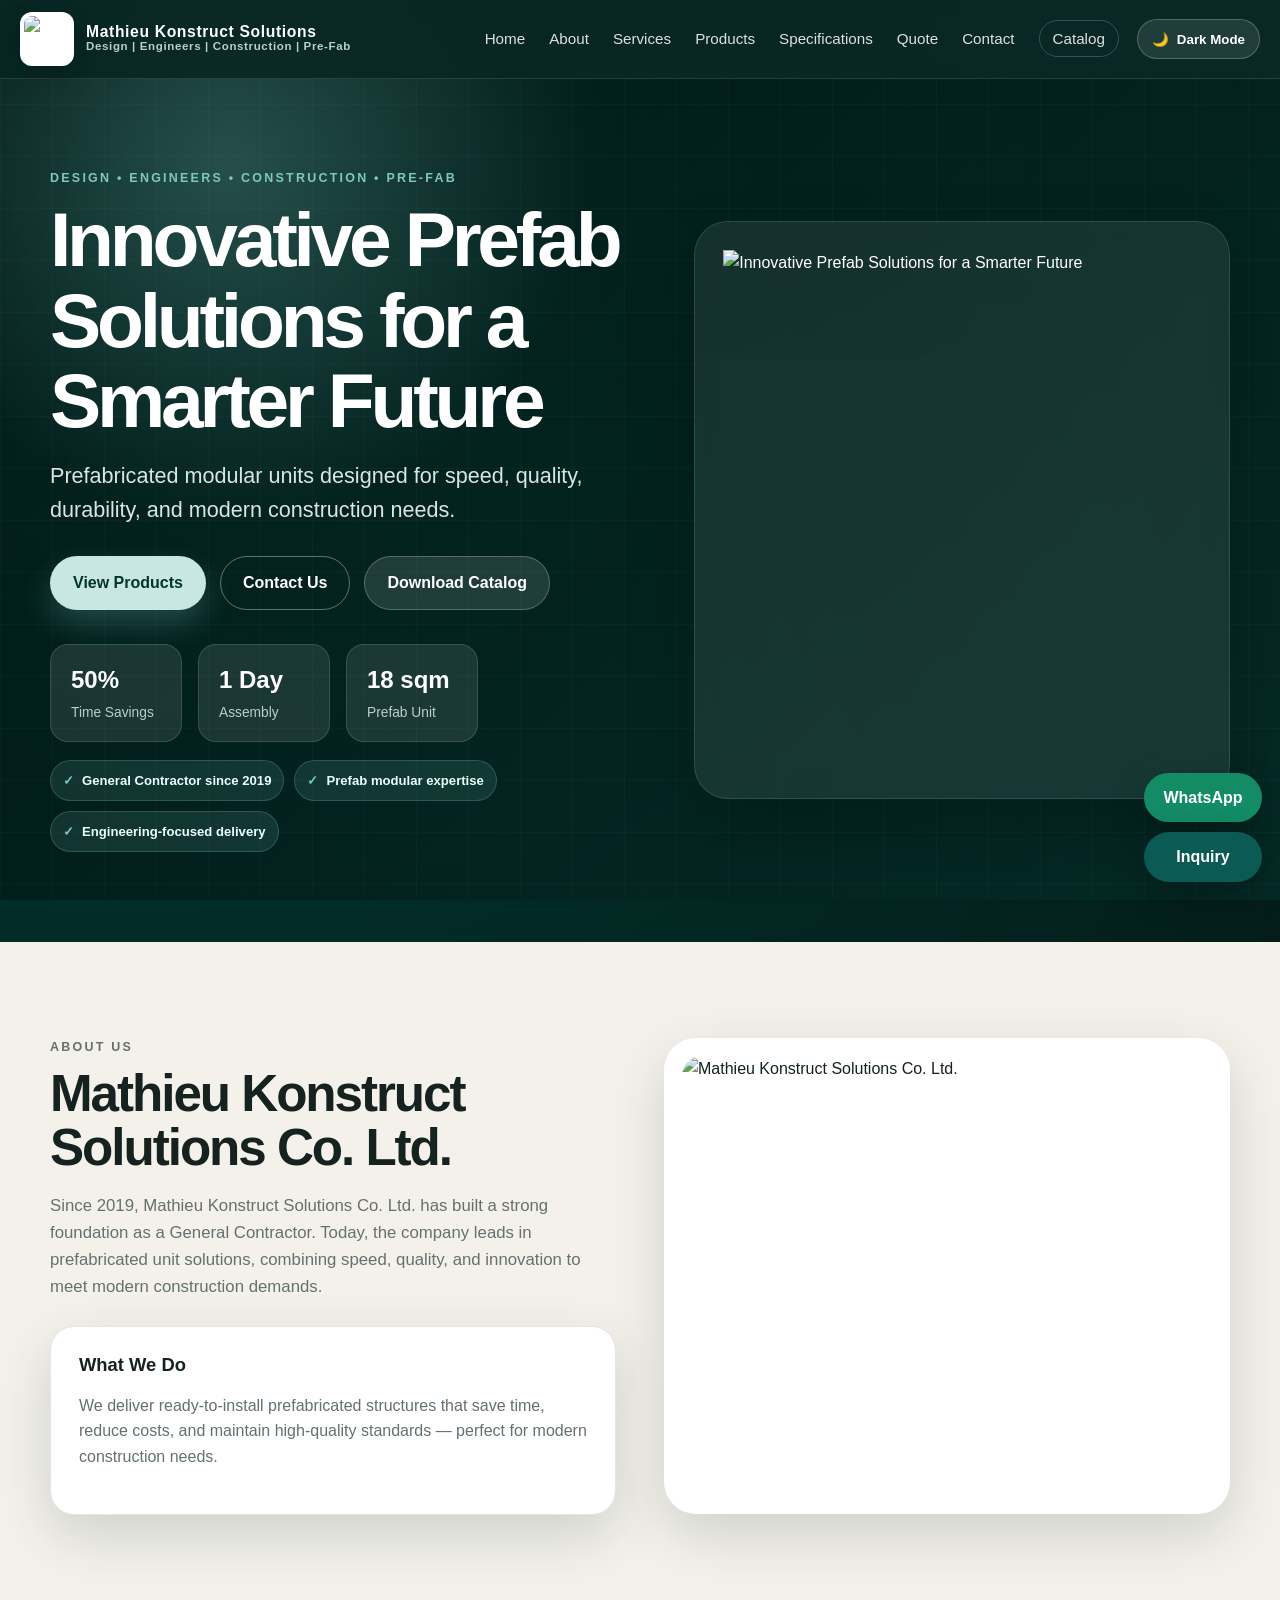
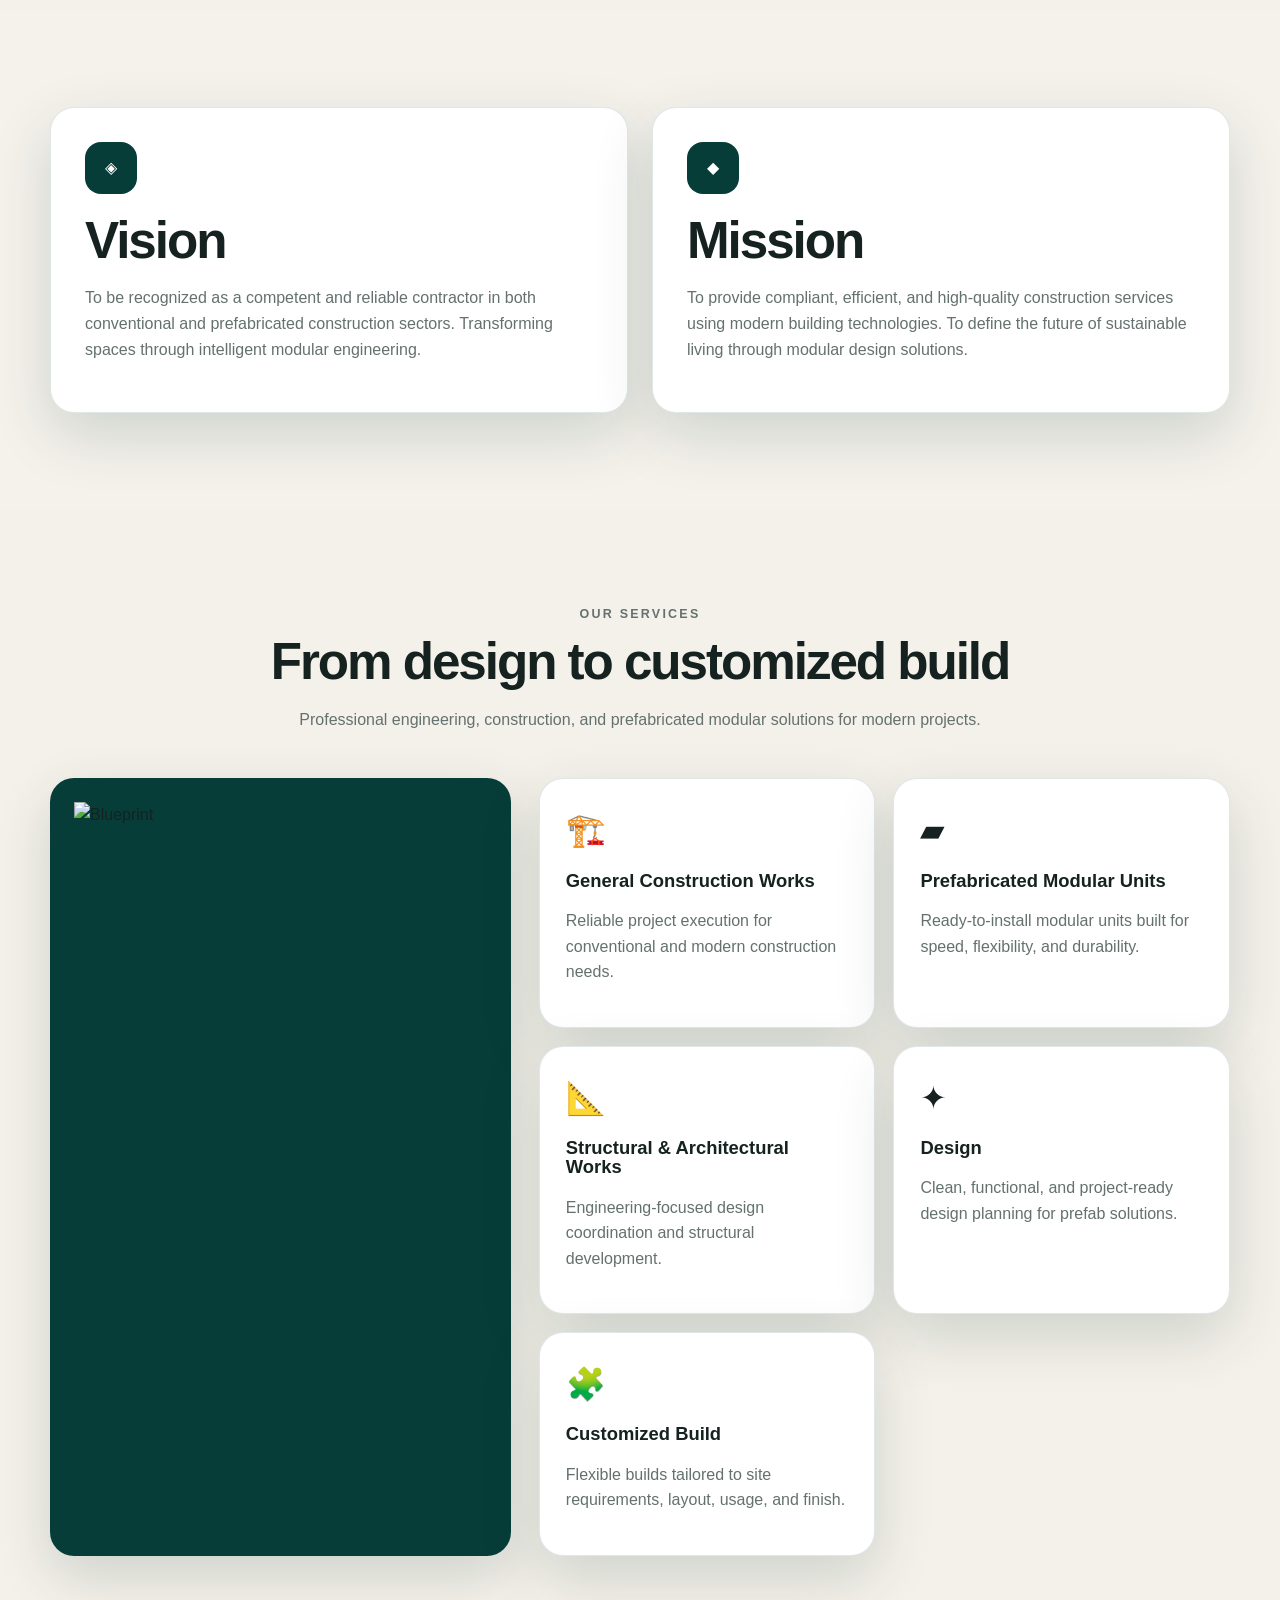
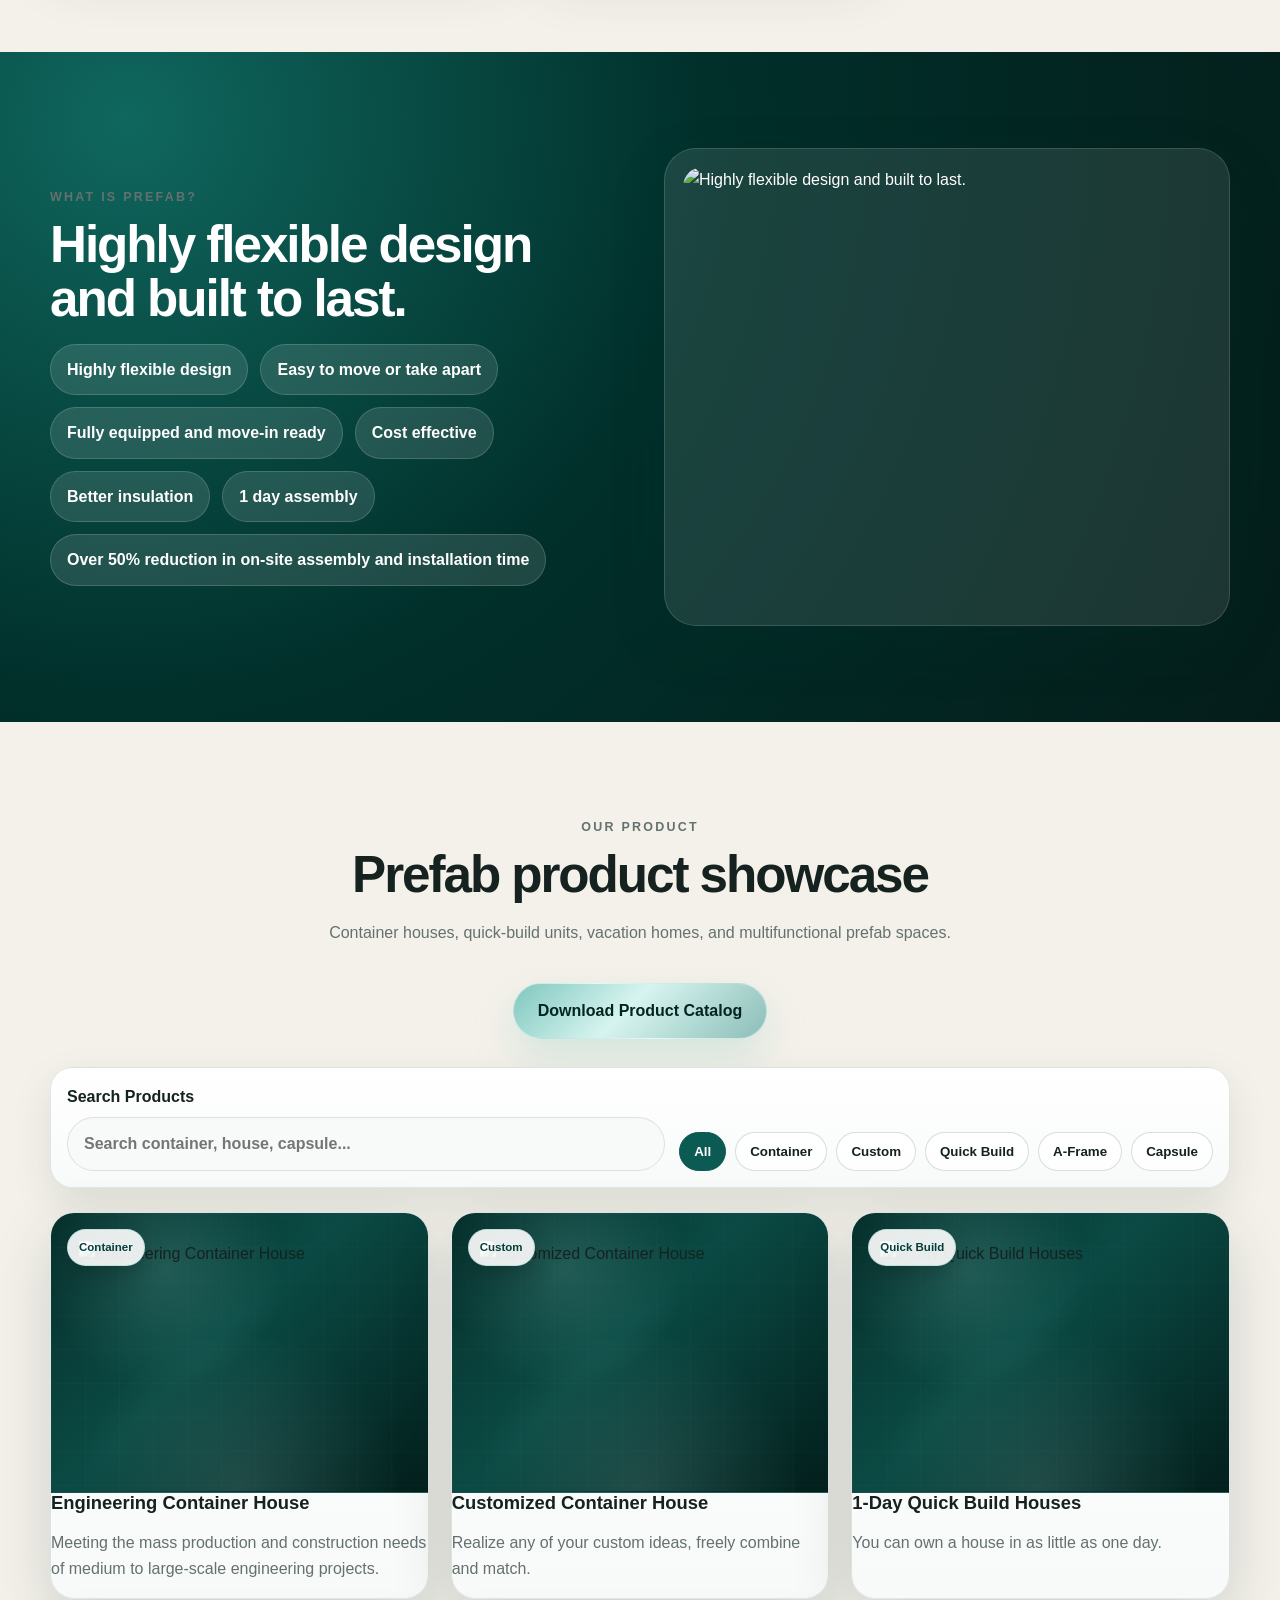
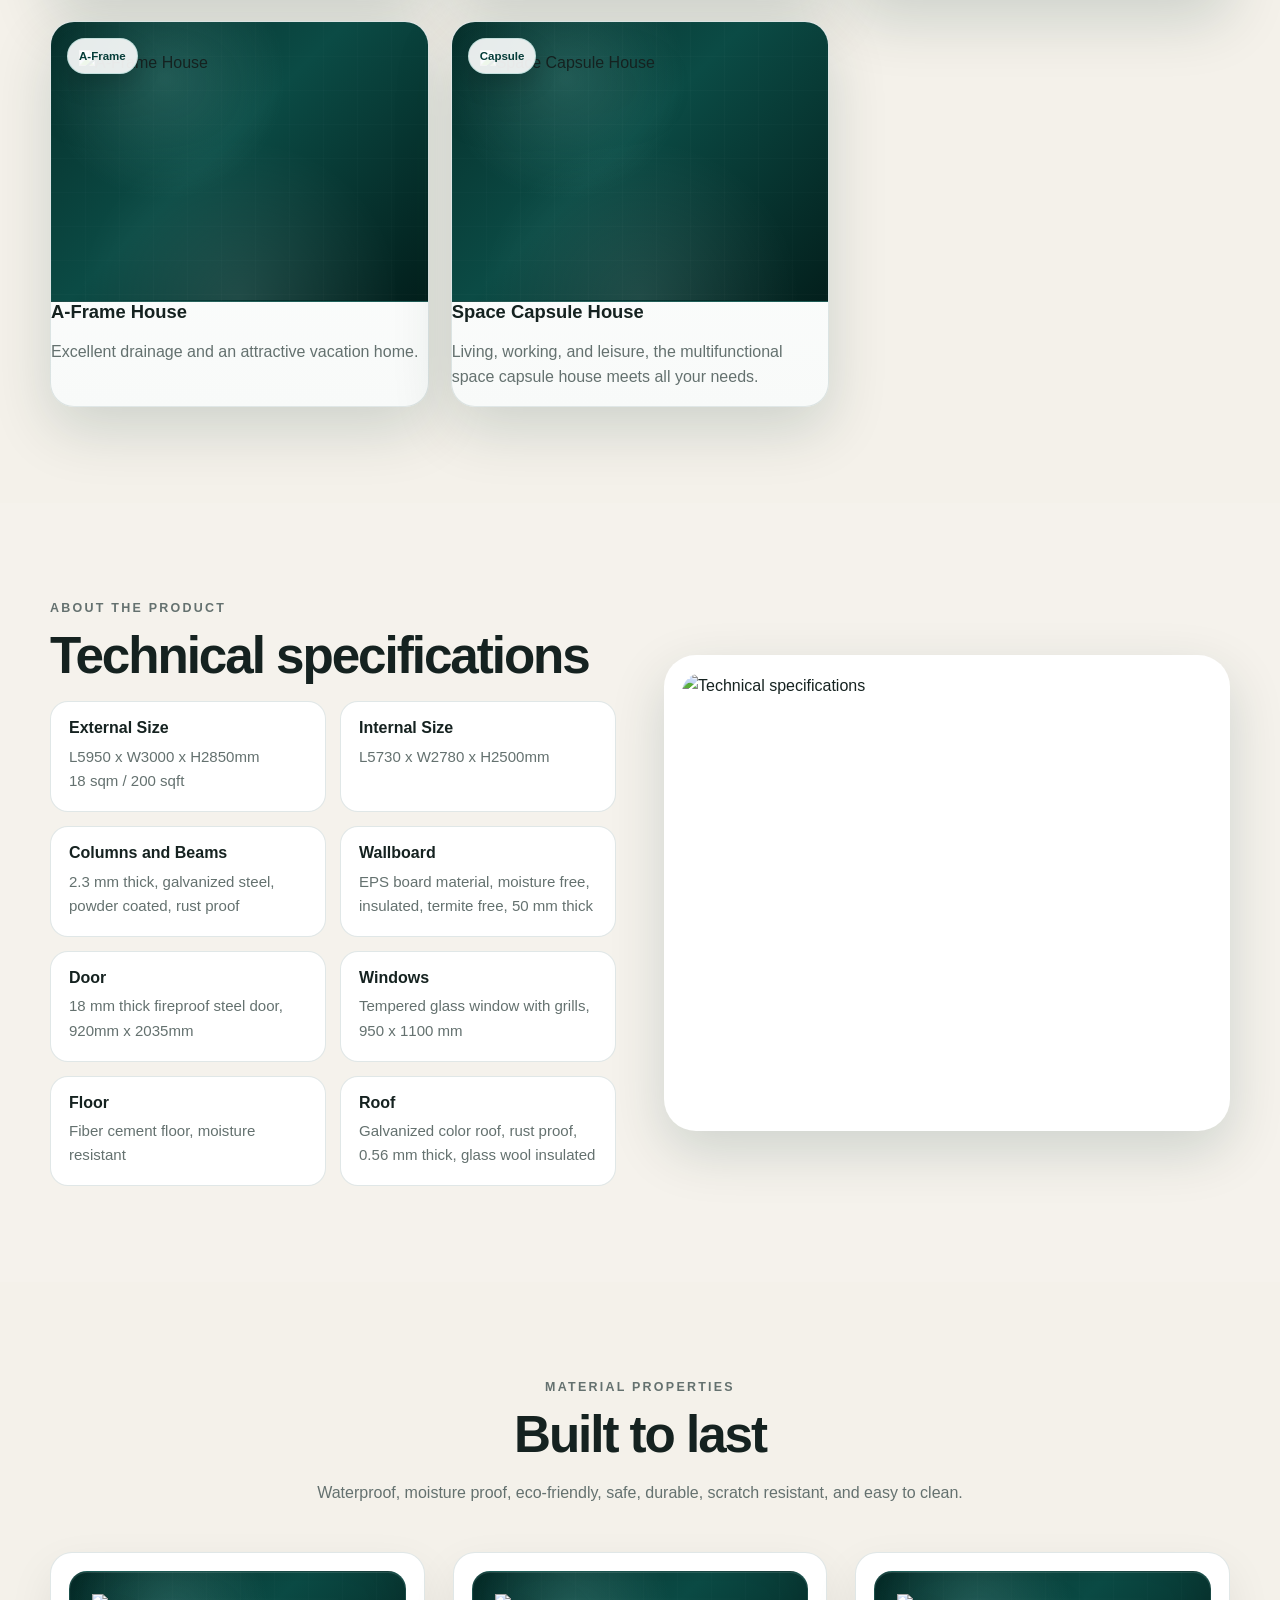
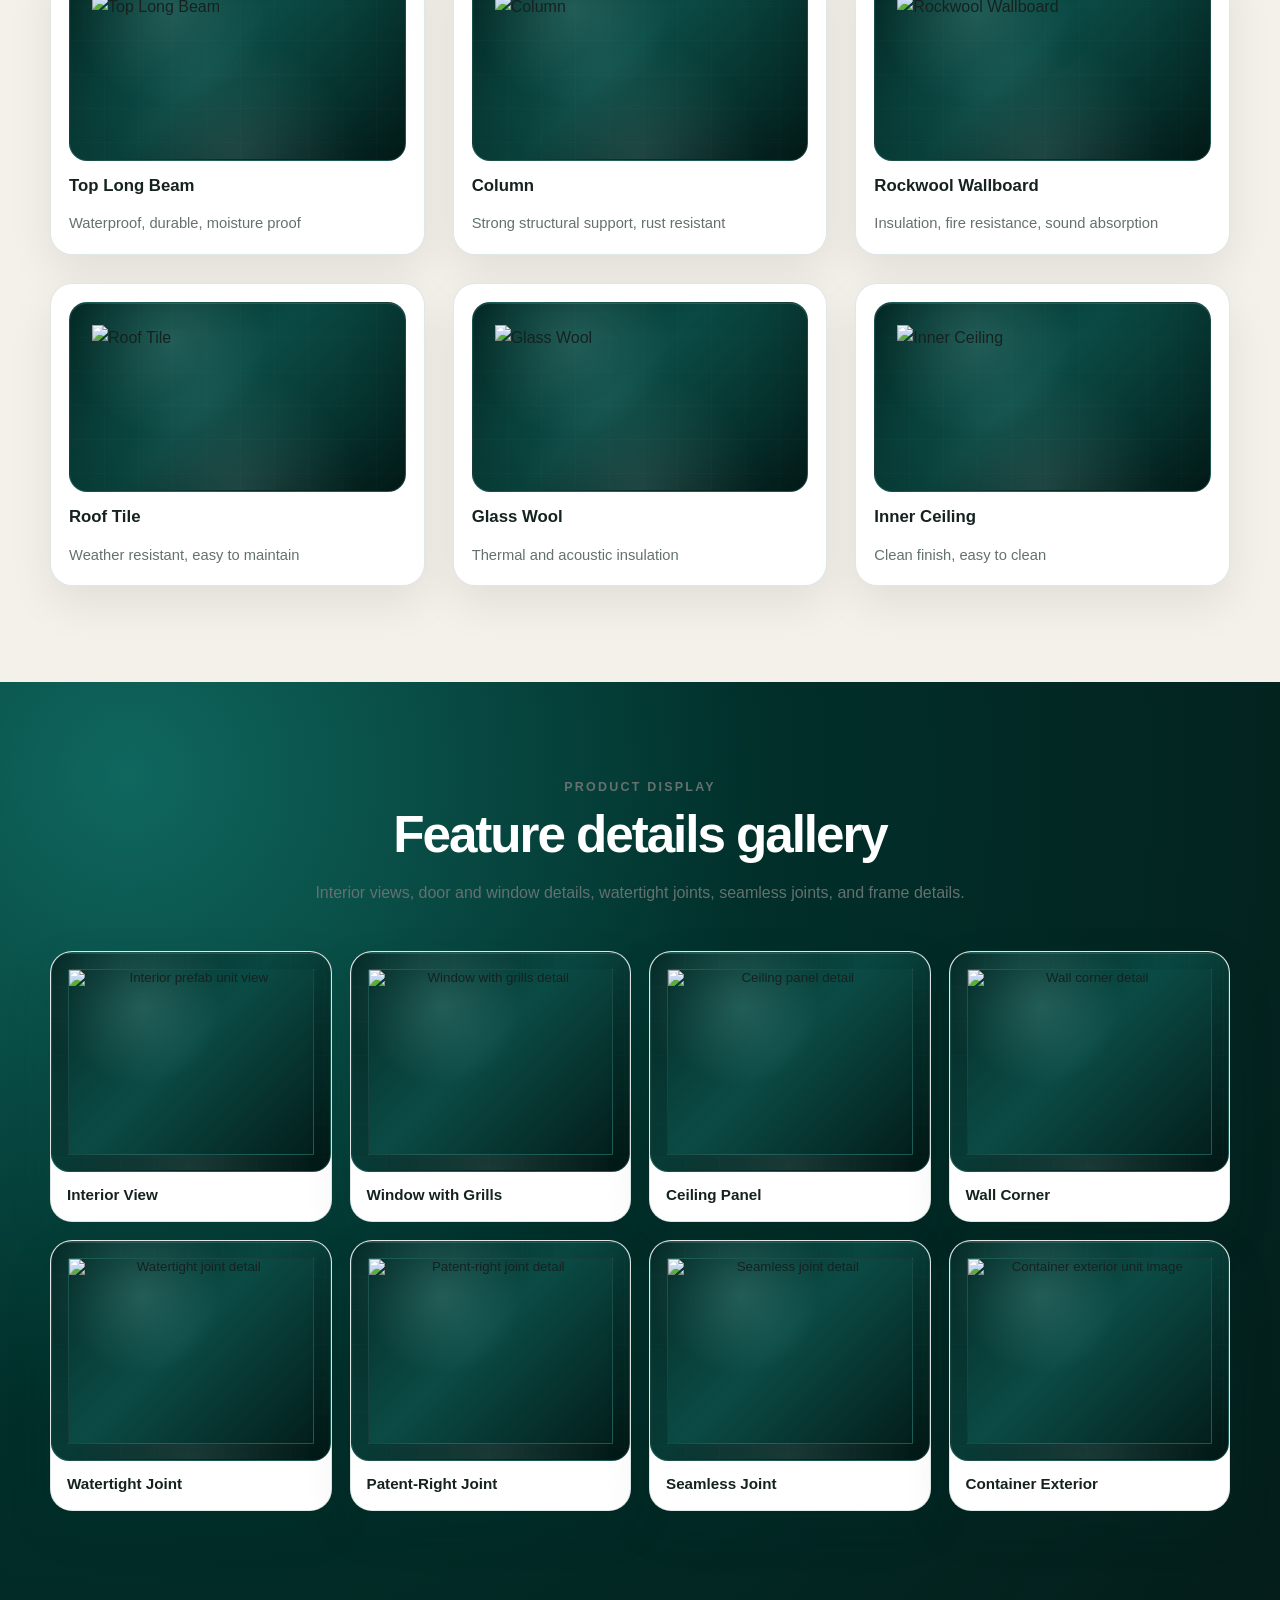
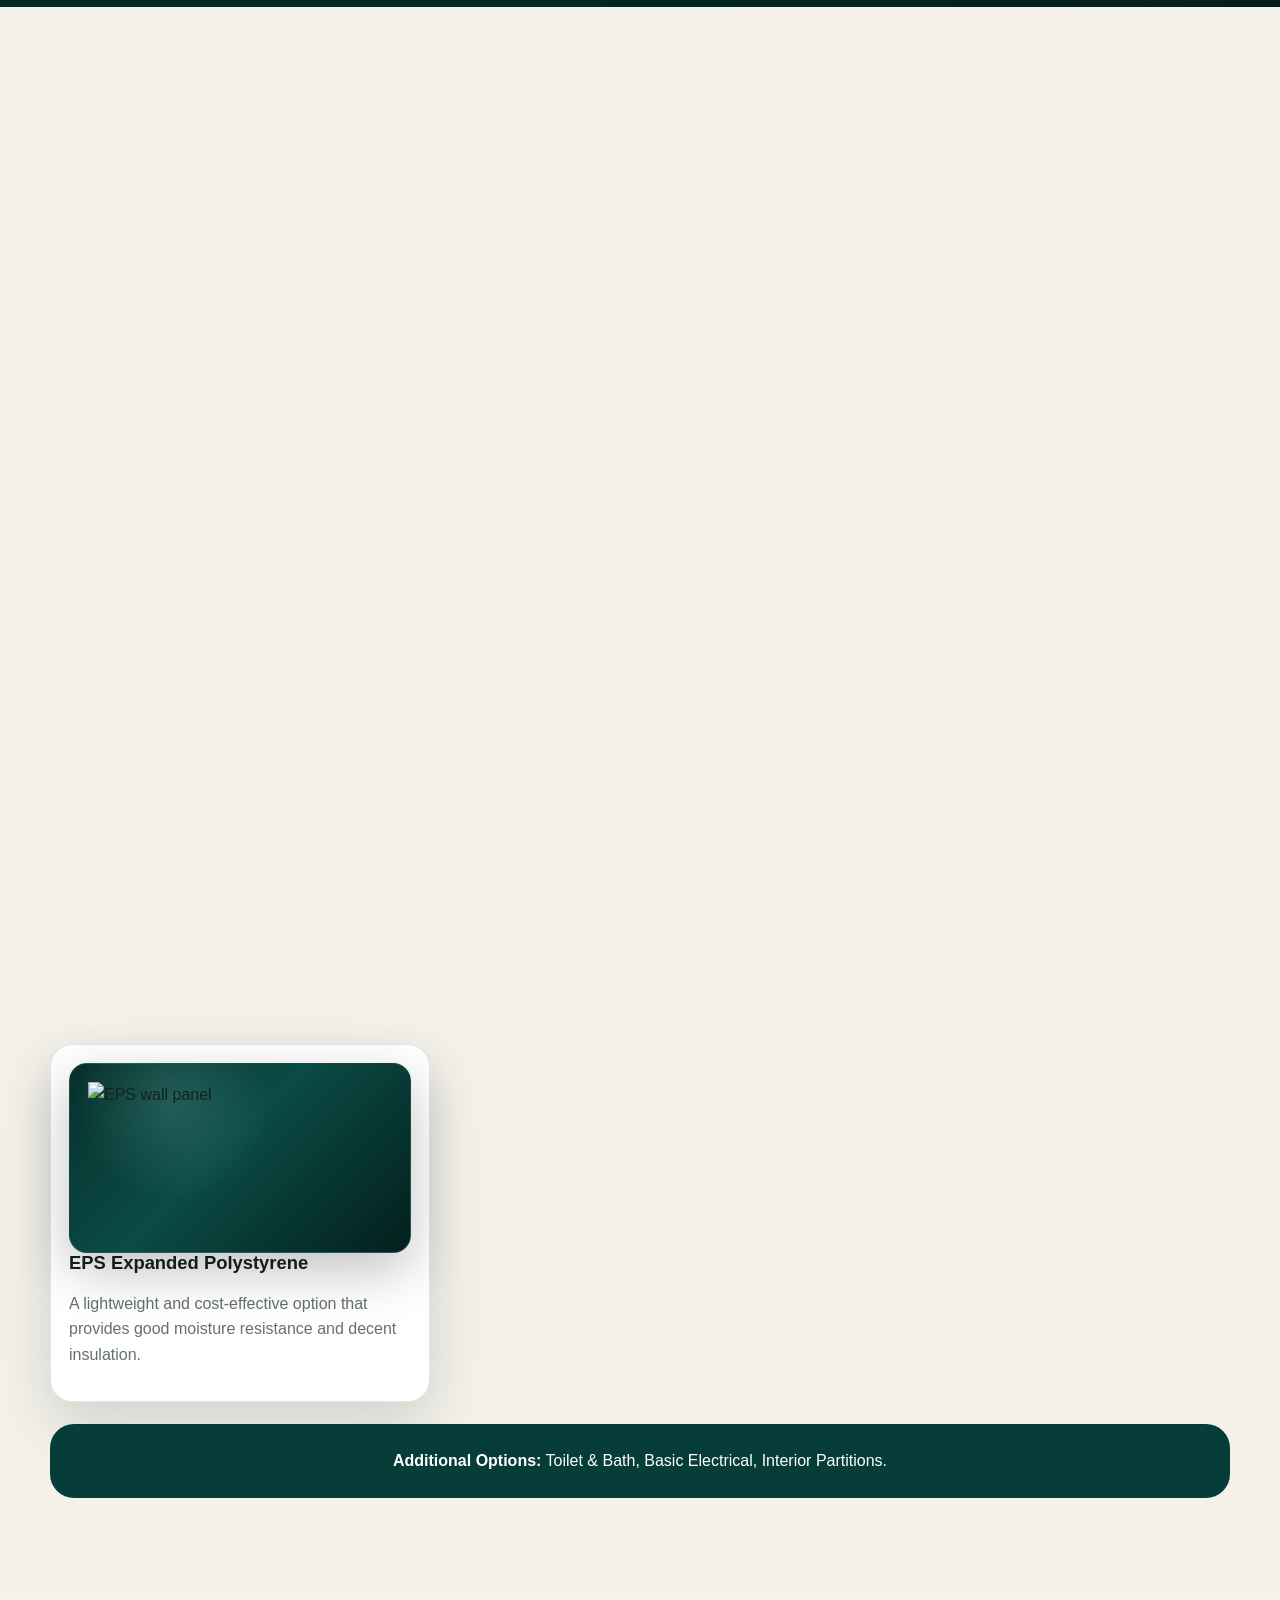
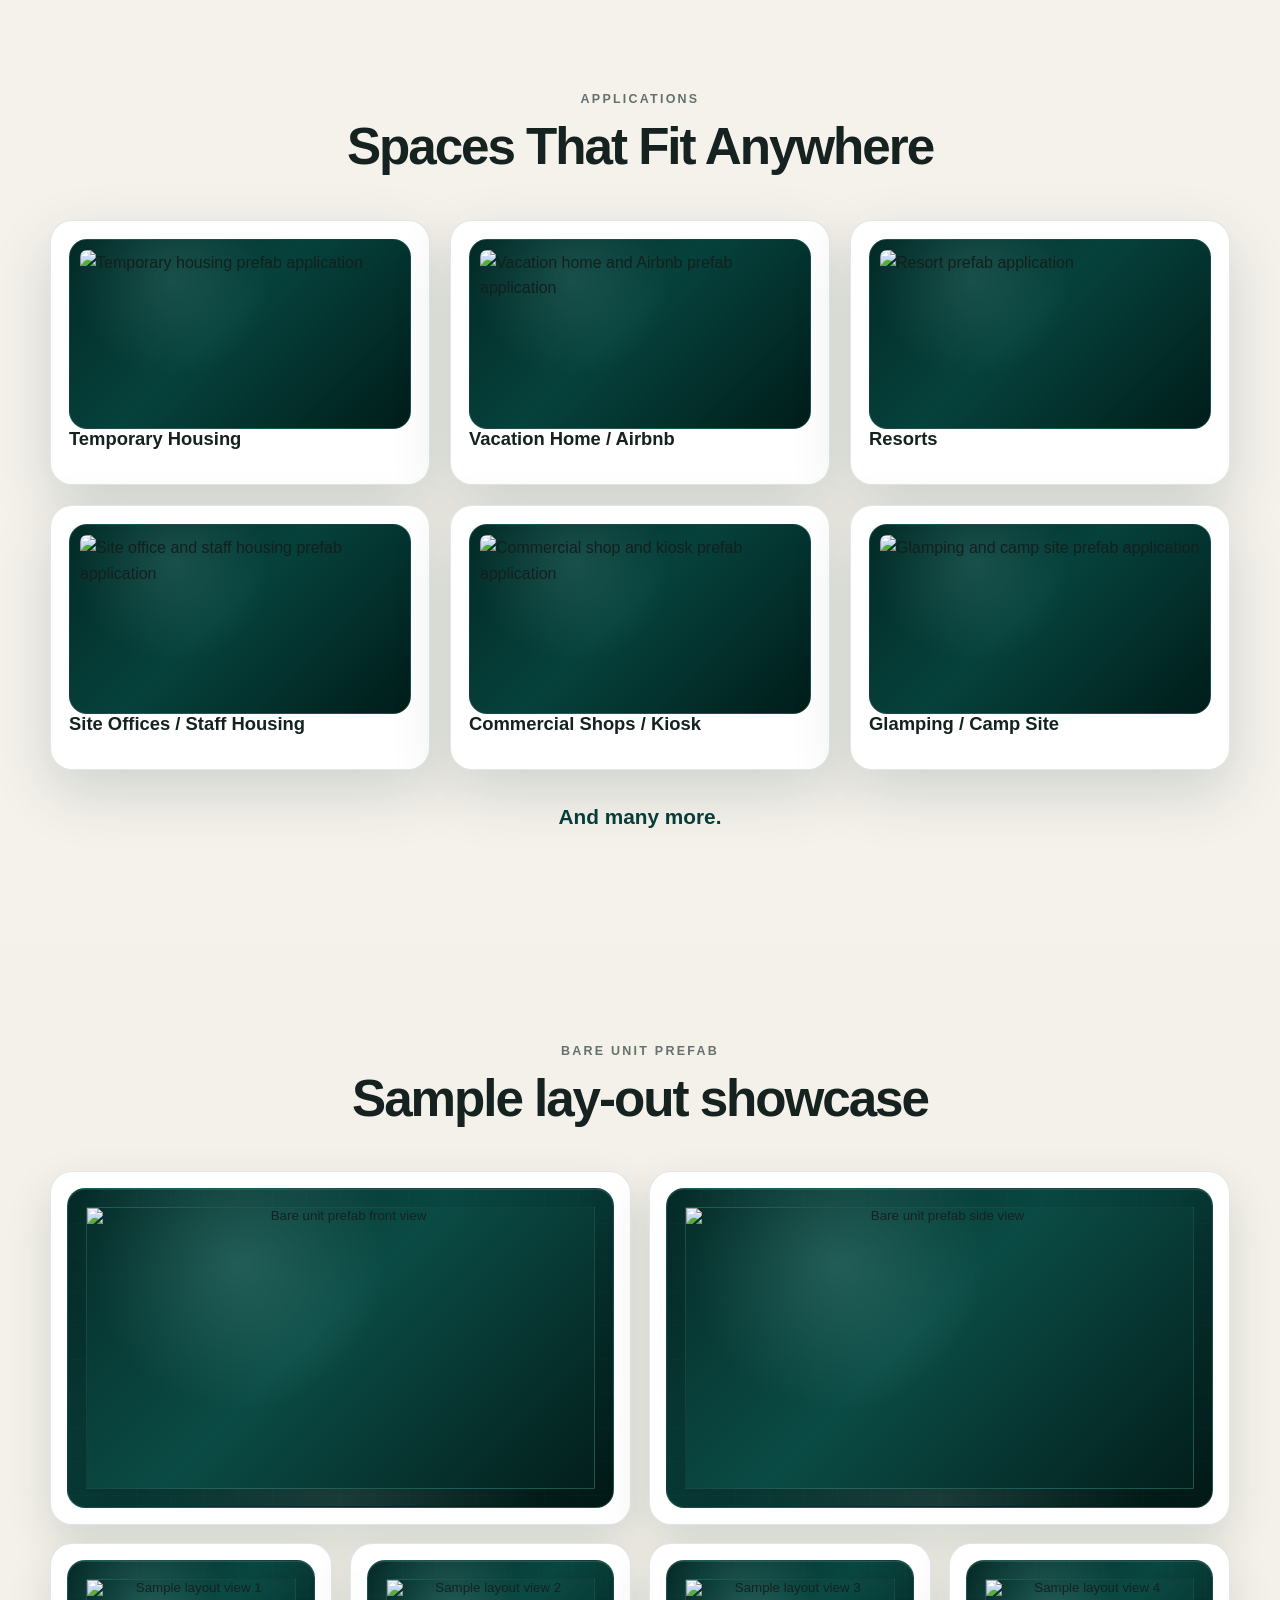
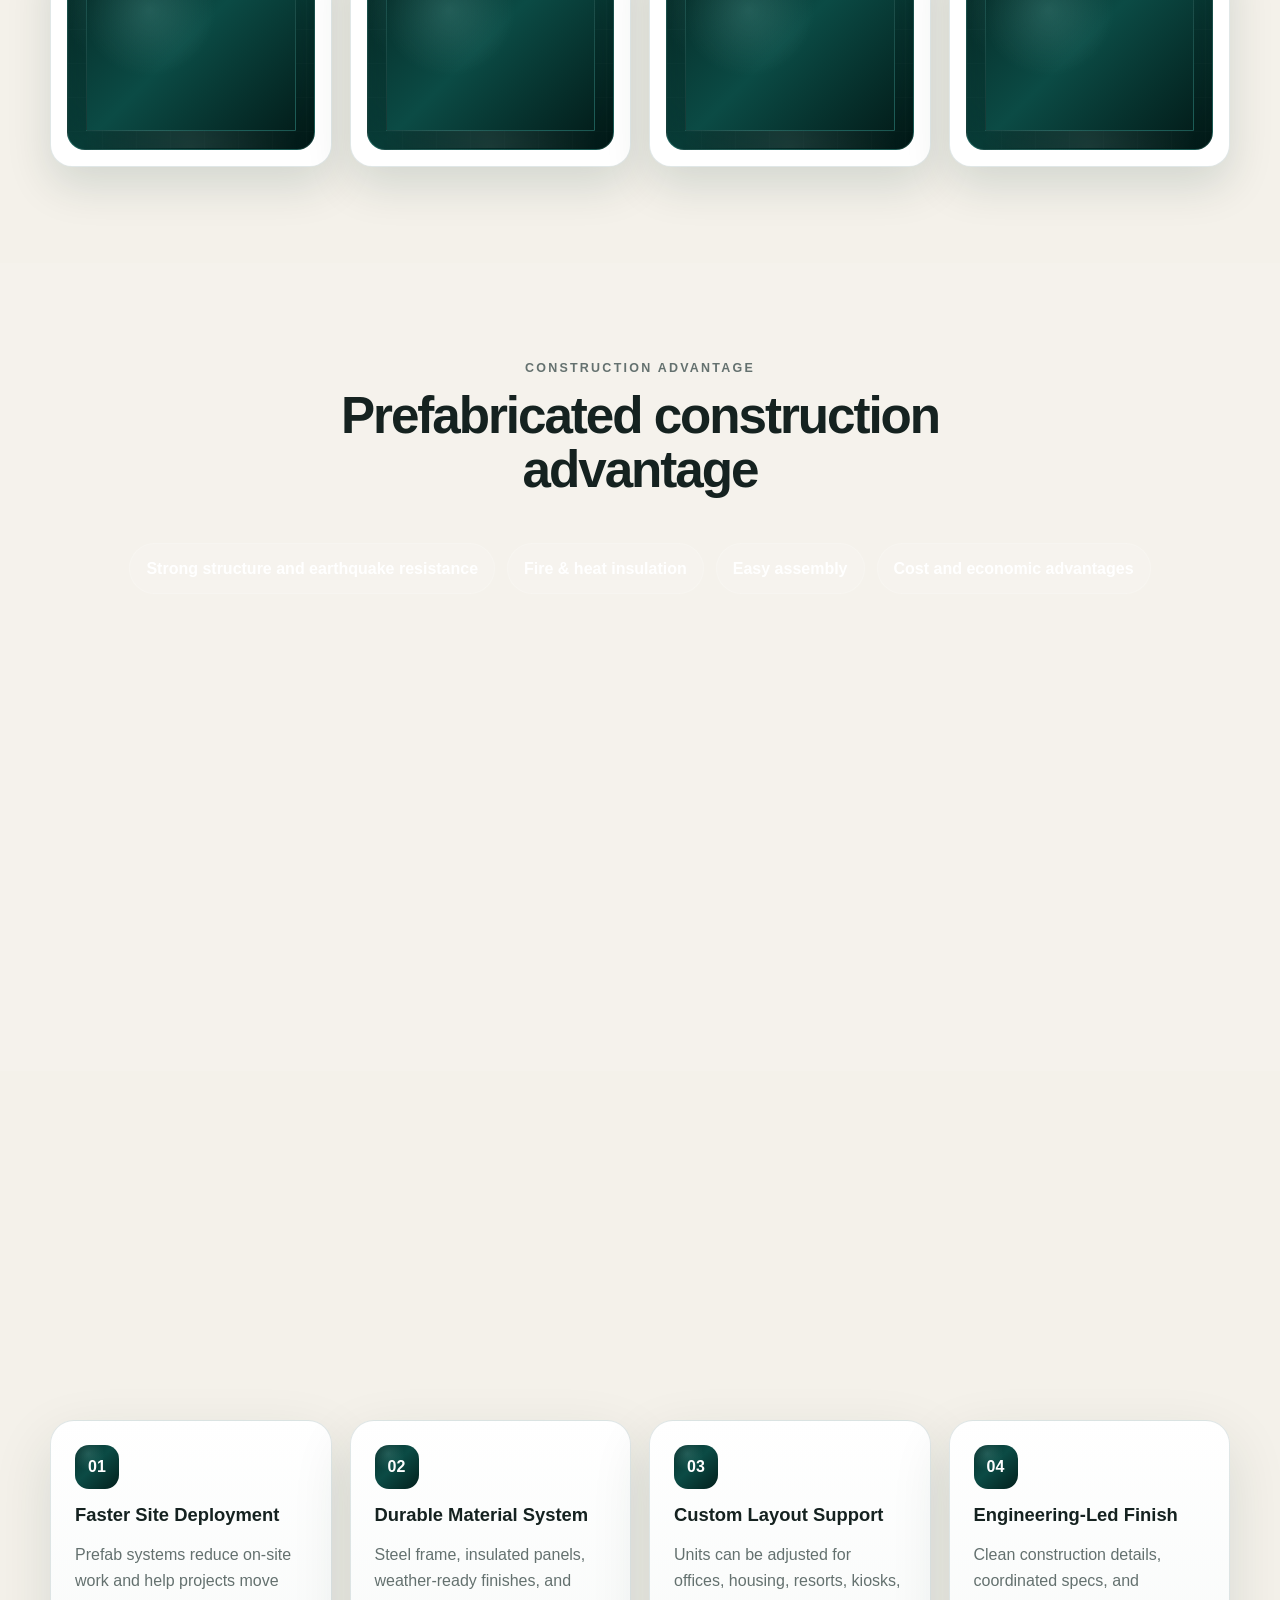
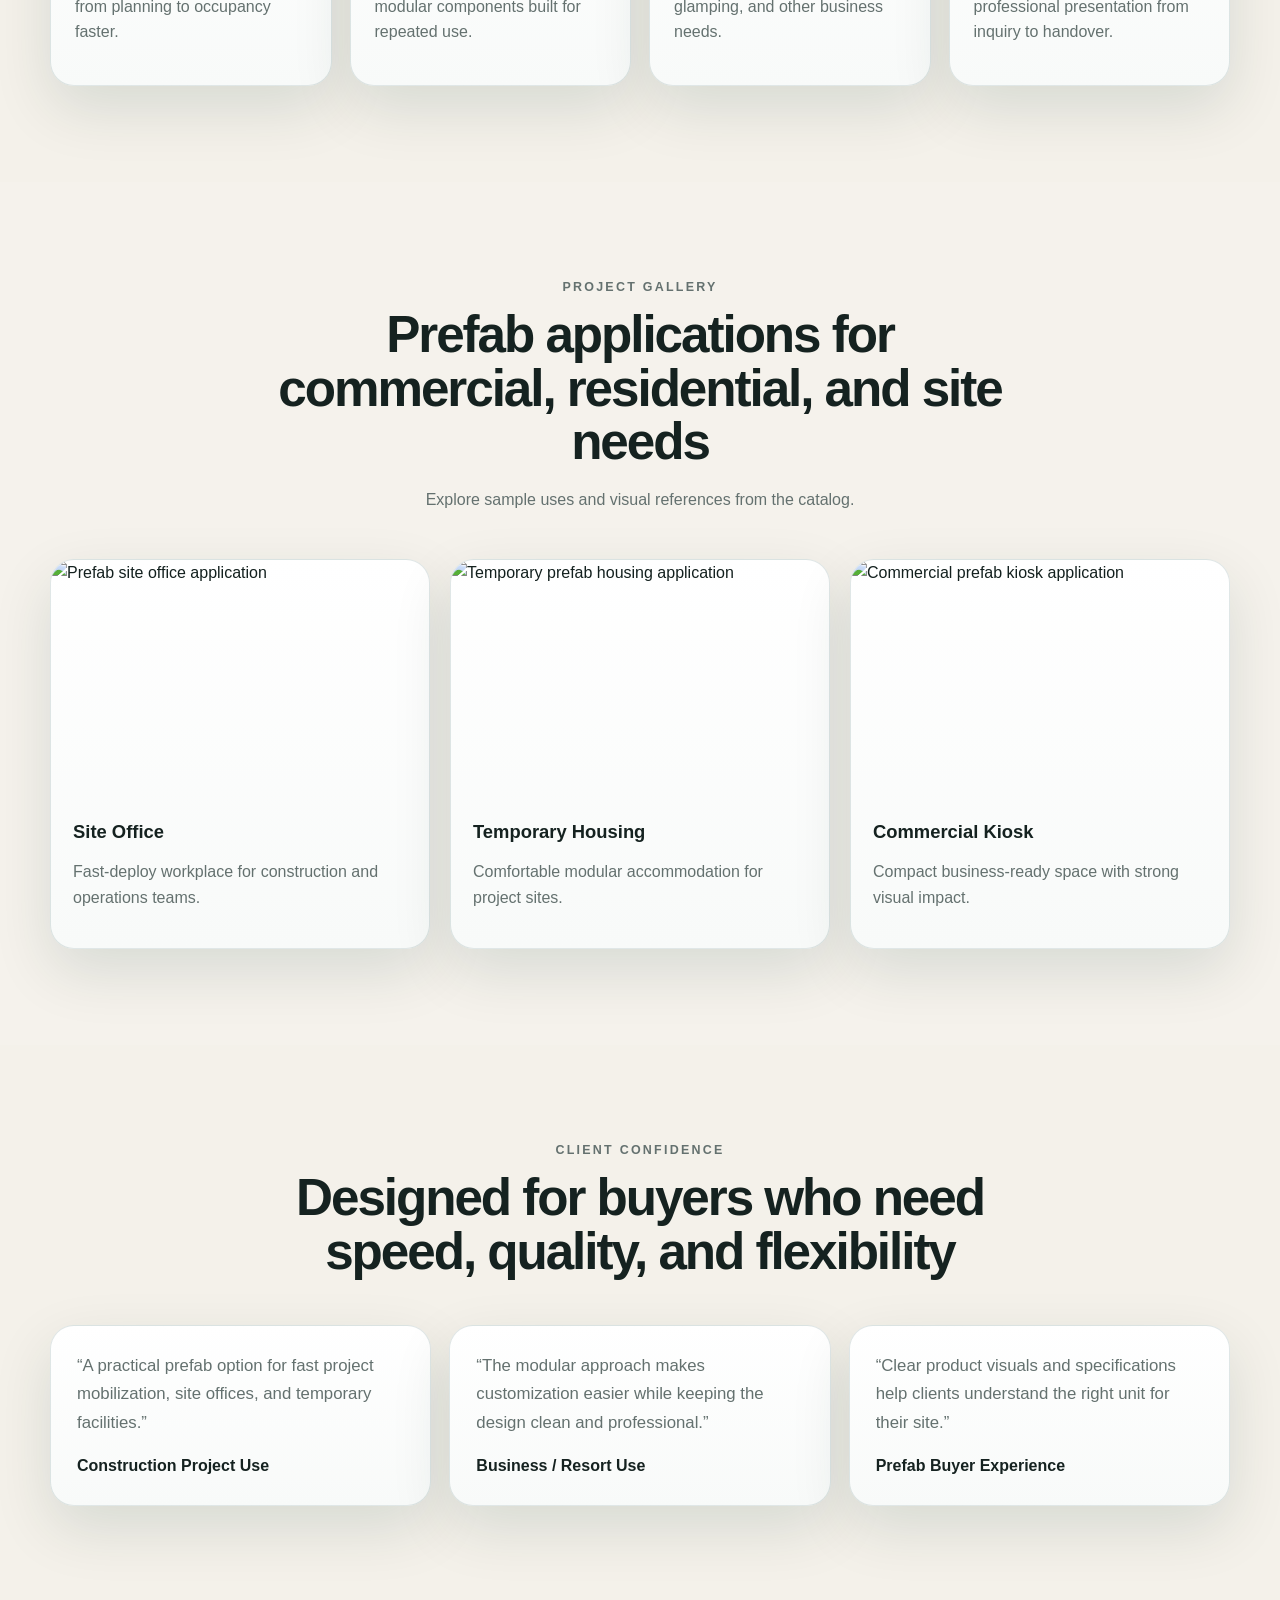
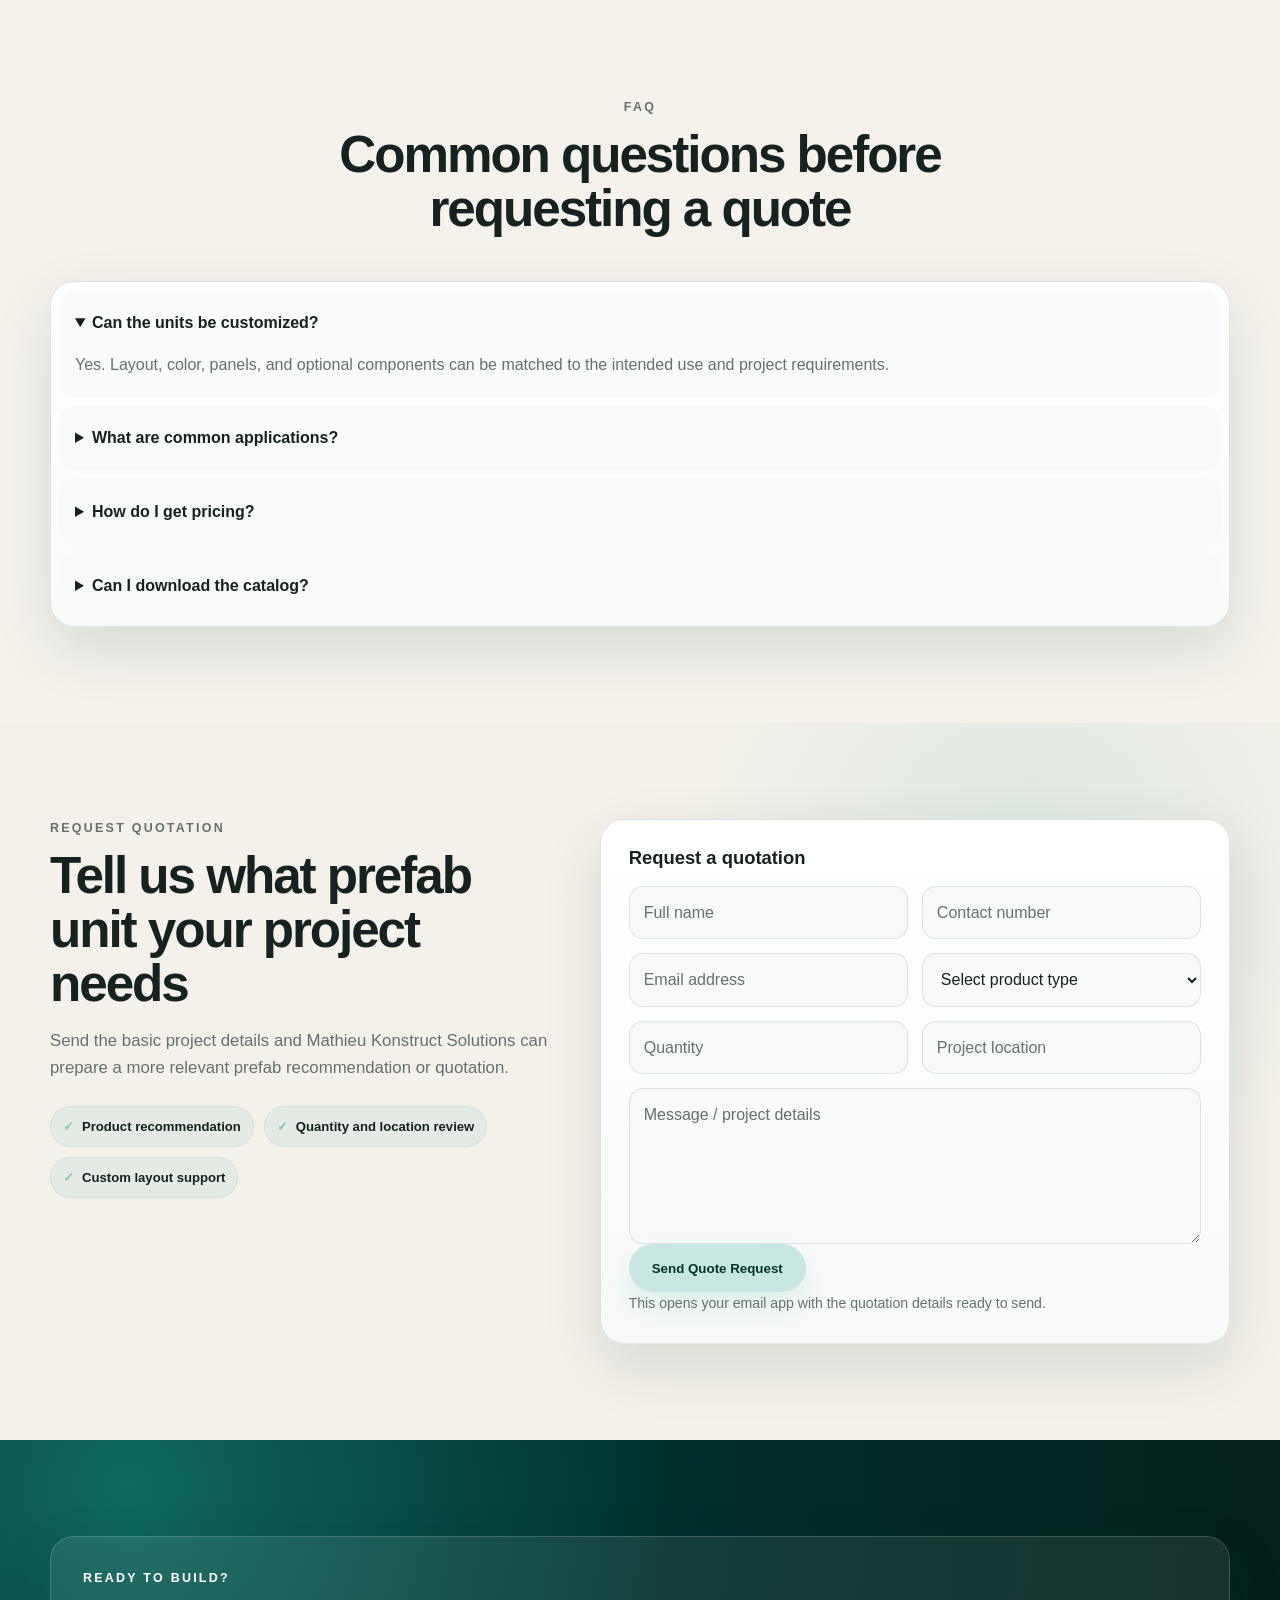
==== commit 4a89ab46: "Add files via upload" ====
--- a/index.html
+++ b/index.html
@@ -9,11 +9,11 @@
   <meta name="keywords" content="Mathieu Konstruct Solutions, prefab, prefabricated units, modular units, container house, construction, engineering, Paranaque, Bulacan" />
   <meta property="og:title" content="Mathieu Konstruct Solutions Co. Ltd. | Prefabricated Modular Units" />
   <meta property="og:description" content="Innovative prefab solutions for a smarter future." />
-  <meta property="og:image" content="assets/images/logo.png" />
+  <meta property="og:image" content="./assets/images/logo.png" />
   <meta property="og:type" content="website" />
   <meta name="theme-color" content="#062f2b" />
   <meta name="twitter:card" content="summary_large_image" />
-  <link rel="icon" type="image/png" href="assets/images/logo.png" />
+  <link rel="icon" type="image/png" href="./assets/images/logo.png" />
   <style>
 :root {
   --teal: #073d39;
@@ -746,7 +746,7 @@
   <header class="site-header" id="top">
     <nav class="navbar" aria-label="Primary navigation">
       <a class="brand" href="#home" aria-label="Mathieu Konstruct Solutions home">
-        <img id="brandLogo" src="assets/images/logo.png" alt="Mathieu Konstruct Solutions logo" />
+        <img id="brandLogo" src="./assets/images/logo.png" alt="Mathieu Konstruct Solutions logo" />
         <div>
           <span class="brand-text" id="brandText">Mathieu Konstruct Solutions</span>
           <small class="brand-tagline" id="brandTagline">Design | Engineers | Construction | Pre-Fab</small>
@@ -760,7 +760,7 @@
         <li><a href="#specifications">Specifications</a></li>
         <li><a href="#quote">Quote</a></li>
         <li><a href="#contact">Contact</a></li>
-        <li><a class="nav-catalog-link catalog-download-link" href="assets/catalog/PREFAB-CATALOG-MKS-CO-LTD-2026.pdf" download title="Download Mathieu Konstruct Solutions Product Catalog" aria-label="Download Mathieu Konstruct Solutions Product Catalog PDF">Catalog</a></li>
+        <li><a class="nav-catalog-link catalog-download-link" href="./assets/catalog/PREFAB-CATALOG-MKS-CO-LTD-2026.pdf" download title="Download Mathieu Konstruct Solutions Product Catalog" aria-label="Download Mathieu Konstruct Solutions Product Catalog PDF">Catalog</a></li>
       </ul>
       <button class="theme-toggle" id="themeToggle" type="button" aria-label="Toggle dark mode">
         <span class="theme-icon" aria-hidden="true">🌙</span>
@@ -783,7 +783,7 @@
           <div class="hero-actions">
             <a class="btn btn-primary" id="heroPrimaryCta" href="#products">View Products</a>
             <a class="btn btn-outline" id="heroSecondaryCta" href="#quote">Request Quote</a>
-            <a class="btn btn-glass catalog-download-link" id="heroCatalogCta" href="assets/catalog/PREFAB-CATALOG-MKS-CO-LTD-2026.pdf" download title="Download Mathieu Konstruct Solutions Product Catalog" aria-label="Download Mathieu Konstruct Solutions Product Catalog PDF">Download Catalog</a>
+            <a class="btn btn-glass catalog-download-link" id="heroCatalogCta" href="./assets/catalog/PREFAB-CATALOG-MKS-CO-LTD-2026.pdf" download title="Download Mathieu Konstruct Solutions Product Catalog" aria-label="Download Mathieu Konstruct Solutions Product Catalog PDF">Download Catalog</a>
           </div>
           <div class="hero-stats" id="heroStats" aria-label="Key prefab advantages"></div>
           <div class="hero-trust-strip" aria-label="Company trust indicators">
@@ -793,7 +793,7 @@
           </div>
         </div>
         <div class="hero-visual reveal">
-          <img id="heroImage" src="assets/images/hero-prefab-unit.png" alt="Prefabricated modular unit" />
+          <img id="heroImage" src="./assets/images/hero-prefab-unit.png" alt="Prefabricated modular unit" />
         </div>
       </div>
     </section>
@@ -810,7 +810,7 @@
           </div>
         </div>
         <div class="image-panel reveal">
-          <img id="aboutImage" src="assets/images/about-prefab-unit.png" alt="Prefab unit construction concept" loading="lazy" />
+          <img id="aboutImage" src="./assets/images/about-prefab-unit.png" alt="Prefab unit construction concept" loading="lazy" />
         </div>
       </div>
     </section>
@@ -839,7 +839,7 @@
         </div>
         <div class="services-layout">
           <div class="blueprint-card reveal">
-            <img id="servicesBlueprint" src="assets/images/services-blueprint.png" alt="Prefab modular unit blueprint" loading="lazy" />
+            <img id="servicesBlueprint" src="./assets/images/services-blueprint.png" alt="Prefab modular unit blueprint" loading="lazy" />
           </div>
           <div class="service-grid" id="servicesGrid"></div>
         </div>
@@ -849,7 +849,7 @@
     <section class="section section-dark" id="prefab">
       <div class="container split-grid reverse">
         <div class="image-panel image-panel-light reveal">
-          <img id="prefabImage" src="assets/images/what-is-prefab.png" alt="What is prefab advantages infographic" loading="lazy" />
+          <img id="prefabImage" src="./assets/images/what-is-prefab.png" alt="What is prefab advantages infographic" loading="lazy" />
         </div>
         <div class="section-copy reveal">
           <p class="eyebrow" id="prefabEyebrow"></p>
@@ -867,7 +867,7 @@
           <p id="productsBody"></p>
         </div>
         <div class="section-actions reveal product-catalog-action">
-          <a href="assets/catalog/PREFAB-CATALOG-MKS-CO-LTD-2026.pdf"
+          <a href="./assets/catalog/PREFAB-CATALOG-MKS-CO-LTD-2026.pdf"
              class="catalog-download-btn catalog-download-link"
              download
              title="Download Mathieu Konstruct Solutions Product Catalog"
@@ -894,7 +894,7 @@
           <div class="spec-grid" id="specGrid"></div>
         </div>
         <div class="image-panel reveal">
-          <img id="specImage" src="assets/images/product-specification.png" alt="Prefab technical specification illustration" loading="lazy" />
+          <img id="specImage" src="./assets/images/product-specification.png" alt="Prefab technical specification illustration" loading="lazy" />
         </div>
       </div>
     </section>
@@ -928,14 +928,14 @@
           <h2 id="customHeading"></h2>
         </div>
         <div class="custom-layout">
-          <div class="custom-card reveal"><h3>Container Size</h3><img id="containerSizesImage" src="assets/images/container-sizes.png" alt="Container sizes 24, 20, 16, 10, and 8" loading="lazy"><div class="pill-row"><span>24</span><span>20</span><span>16</span><span>10</span><span>8</span></div></div>
-          <div class="custom-card reveal"><h3>Spray Color</h3><img id="sprayColorsImage" src="assets/images/spray-colors.png" alt="Spray color options" loading="lazy"><div class="color-row"><span class="c-yellow"></span><span class="c-green"></span><span class="c-blue"></span><span class="c-cream"></span><span class="c-dark"></span><span>More</span></div></div>
+          <div class="custom-card reveal"><h3>Container Size</h3><img id="containerSizesImage" src="./assets/images/container-sizes.png" alt="Container sizes 24, 20, 16, 10, and 8" loading="lazy"><div class="pill-row"><span>24</span><span>20</span><span>16</span><span>10</span><span>8</span></div></div>
+          <div class="custom-card reveal"><h3>Spray Color</h3><img id="sprayColorsImage" src="./assets/images/spray-colors.png" alt="Spray color options" loading="lazy"><div class="color-row"><span class="c-yellow"></span><span class="c-green"></span><span class="c-blue"></span><span class="c-cream"></span><span class="c-dark"></span><span>More</span></div></div>
         </div>
         <div class="panel-grid">
-          <article class="panel-card reveal"><img src="assets/images/wall-panel-pu.png" alt="PU wall panel" loading="lazy"><h3>PU Polyurethane</h3><p>Known for superior thermal insulation and high structural strength-to-weight ratio.</p></article>
-          <article class="panel-card reveal"><img src="assets/images/wall-panel-rock-wool.png" alt="Rock wool wall panel" loading="lazy"><h3>Rockwool</h3><p>A non-combustible material made from volcanic rock, offering the best fire resistance and excellent sound absorption.</p></article>
-          <article class="panel-card reveal"><img src="assets/images/wall-panel-glass-wool.png" alt="Glass wool wall panel" loading="lazy"><h3>Glass Wool</h3><p>Made from glass fibers, it is lightweight, fire-resistant, and provides effective thermal and acoustic insulation.</p></article>
-          <article class="panel-card reveal"><img src="assets/images/wall-panel-eps.png" alt="EPS wall panel" loading="lazy"><h3>EPS Expanded Polystyrene</h3><p>A lightweight and cost-effective option that provides good moisture resistance and decent insulation.</p></article>
+          <article class="panel-card reveal"><img src="./assets/images/wall-panel-pu.png" alt="PU wall panel" loading="lazy"><h3>PU Polyurethane</h3><p>Known for superior thermal insulation and high structural strength-to-weight ratio.</p></article>
+          <article class="panel-card reveal"><img src="./assets/images/wall-panel-rock-wool.png" alt="Rock wool wall panel" loading="lazy"><h3>Rockwool</h3><p>A non-combustible material made from volcanic rock, offering the best fire resistance and excellent sound absorption.</p></article>
+          <article class="panel-card reveal"><img src="./assets/images/wall-panel-glass-wool.png" alt="Glass wool wall panel" loading="lazy"><h3>Glass Wool</h3><p>Made from glass fibers, it is lightweight, fire-resistant, and provides effective thermal and acoustic insulation.</p></article>
+          <article class="panel-card reveal"><img src="./assets/images/wall-panel-eps.png" alt="EPS wall panel" loading="lazy"><h3>EPS Expanded Polystyrene</h3><p>A lightweight and cost-effective option that provides good moisture resistance and decent insulation.</p></article>
         </div>
         <div class="additional-options reveal"><strong>Additional Options:</strong> <span id="additionalOptions"></span></div>
       </div>
@@ -990,7 +990,7 @@
       </div>
     </section>
 
-    <section class="section section-muted" id="project-gallery"><div class="container"><div class="section-heading reveal"><p class="eyebrow">Project Gallery</p><h2>Prefab applications for commercial, residential, and site needs</h2><p>Explore sample uses and visual references from the catalog.</p></div><div class="project-gallery-grid"><article class="project-card reveal"><img src="assets/images/app-site-office.png" alt="Prefab site office application" loading="lazy"><div><h3>Site Office</h3><p>Fast-deploy workplace for construction and operations teams.</p></div></article><article class="project-card reveal"><img src="assets/images/app-temporary-housing.jpeg" alt="Temporary prefab housing application" loading="lazy"><div><h3>Temporary Housing</h3><p>Comfortable modular accommodation for project sites.</p></div></article><article class="project-card reveal"><img src="assets/images/app-commercial-kiosk.png" alt="Commercial prefab kiosk application" loading="lazy"><div><h3>Commercial Kiosk</h3><p>Compact business-ready space with strong visual impact.</p></div></article></div></div></section>
+    <section class="section section-muted" id="project-gallery"><div class="container"><div class="section-heading reveal"><p class="eyebrow">Project Gallery</p><h2>Prefab applications for commercial, residential, and site needs</h2><p>Explore sample uses and visual references from the catalog.</p></div><div class="project-gallery-grid"><article class="project-card reveal"><img src="./assets/images/app-site-office.png" alt="Prefab site office application" loading="lazy"><div><h3>Site Office</h3><p>Fast-deploy workplace for construction and operations teams.</p></div></article><article class="project-card reveal"><img src="./assets/images/app-temporary-housing.jpeg" alt="Temporary prefab housing application" loading="lazy"><div><h3>Temporary Housing</h3><p>Comfortable modular accommodation for project sites.</p></div></article><article class="project-card reveal"><img src="./assets/images/app-commercial-kiosk.png" alt="Commercial prefab kiosk application" loading="lazy"><div><h3>Commercial Kiosk</h3><p>Compact business-ready space with strong visual impact.</p></div></article></div></div></section>
 
     <section class="section" id="testimonials"><div class="container"><div class="section-heading reveal"><p class="eyebrow">Client Confidence</p><h2>Designed for buyers who need speed, quality, and flexibility</h2></div><div class="testimonial-grid"><blockquote class="testimonial-card reveal"><p>“A practical prefab option for fast project mobilization, site offices, and temporary facilities.”</p><cite>Construction Project Use</cite></blockquote><blockquote class="testimonial-card reveal"><p>“The modular approach makes customization easier while keeping the design clean and professional.”</p><cite>Business / Resort Use</cite></blockquote><blockquote class="testimonial-card reveal"><p>“Clear product visuals and specifications help clients understand the right unit for their site.”</p><cite>Prefab Buyer Experience</cite></blockquote></div></div></section>
 
@@ -998,7 +998,7 @@
 
     <section class="section quote-section" id="quote"><div class="container quote-grid"><div class="section-copy reveal"><p class="eyebrow">Request Quotation</p><h2>Tell us what prefab unit your project needs</h2><p>Send the basic project details and Mathieu Konstruct Solutions can prepare a more relevant prefab recommendation or quotation.</p><div class="quote-highlights"><span>Product recommendation</span><span>Quantity and location review</span><span>Custom layout support</span></div></div><form class="quote-form reveal" id="quoteForm"><h3>Request a quotation</h3><div class="form-grid two"><input type="text" name="name" placeholder="Full name" required /><input type="tel" name="phone" placeholder="Contact number" required /><input type="email" name="email" placeholder="Email address" /><select name="productType" id="quoteProductType" aria-label="Product type"><option value="">Select product type</option></select><input type="number" name="quantity" min="1" placeholder="Quantity" /><input type="text" name="location" placeholder="Project location" /><textarea name="message" rows="5" placeholder="Message / project details" required></textarea></div><button type="submit" class="btn btn-primary">Send Quote Request</button><p class="form-note">This opens your email app with the quotation details ready to send.</p></form></div></section>
 
-    <section class="section section-dark contact-cta" id="contact-cta"><div class="container cta-card reveal"><div><p class="eyebrow">Ready to Build?</p><h2>Start your prefab project with a clear product inquiry.</h2><p>Choose a unit, send your project details, and get a professional response from the MKS team.</p></div><div class="hero-actions"><a class="btn btn-primary" href="#quote">Request Quote</a><a class="btn btn-outline catalog-download-link" href="assets/catalog/PREFAB-CATALOG-MKS-CO-LTD-2026.pdf" download title="Download Mathieu Konstruct Solutions Product Catalog" aria-label="Download Mathieu Konstruct Solutions Product Catalog PDF">Download Catalog</a></div></div></section>
+    <section class="section section-dark contact-cta" id="contact-cta"><div class="container cta-card reveal"><div><p class="eyebrow">Ready to Build?</p><h2>Start your prefab project with a clear product inquiry.</h2><p>Choose a unit, send your project details, and get a professional response from the MKS team.</p></div><div class="hero-actions"><a class="btn btn-primary" href="#quote">Request Quote</a><a class="btn btn-outline catalog-download-link" href="./assets/catalog/PREFAB-CATALOG-MKS-CO-LTD-2026.pdf" download title="Download Mathieu Konstruct Solutions Product Catalog" aria-label="Download Mathieu Konstruct Solutions Product Catalog PDF">Download Catalog</a></div></div></section>
 
     <section class="section section-dark" id="contact">
       <div class="container contact-grid">
@@ -1036,7 +1036,7 @@
         <p class="eyebrow">Official PDF Catalog</p>
         <h2 id="catalogCtaTitle">Download Our Product Catalog</h2>
         <p>Explore Mathieu Konstruct Solutions prefab units, materials, specifications, layout options, applications, and contact details in one complete catalog.</p>
-        <a href="assets/catalog/PREFAB-CATALOG-MKS-CO-LTD-2026.pdf"
+        <a href="./assets/catalog/PREFAB-CATALOG-MKS-CO-LTD-2026.pdf"
            class="catalog-download-btn catalog-download-link"
            download
            title="Download Mathieu Konstruct Solutions Product Catalog"
@@ -1051,7 +1051,7 @@
     <div class="container footer-grid">
       <div>
         <a class="footer-brand" href="#home">
-          <img id="footerLogo" src="assets/images/logo.png" alt="Mathieu Konstruct Solutions logo" />
+          <img id="footerLogo" src="./assets/images/logo.png" alt="Mathieu Konstruct Solutions logo" />
           <div>
             <strong id="footerCompany"></strong>
             <div id="footerTagline"></div>
@@ -1067,7 +1067,7 @@
         <a href="#products">Products</a>
         <a href="#specifications">Specifications</a>
         <a href="#contact">Contact</a>
-        <a href="admin.html">Admin</a>
+        <a href="./admin.html">Admin</a>
       </div>
       <div>
         <h3>Contact</h3>
@@ -1089,7 +1089,7 @@
   </div>
 
 
-  <div class="product-modal" id="productInquiryModal" aria-hidden="true" role="dialog" aria-modal="true" aria-label="Product inquiry details"><div class="product-modal-card"><button class="product-modal-close" type="button" aria-label="Close product details">×</button><div class="product-modal-image image-theme-panel"><img id="modalProductImage" src="" alt=""></div><div class="product-modal-content"><p class="eyebrow">Product Inquiry</p><h2 id="modalProductTitle"></h2><p id="modalProductDescription"></p><div class="modal-specs"><span>Modular prefab system</span><span>Custom layout options</span><span>Engineering-focused build</span><span>Fast deployment</span></div><div class="hero-actions"><button class="btn btn-primary" id="modalRequestQuote" type="button">Request Quote</button><a class="btn btn-outline catalog-download-link" href="assets/catalog/PREFAB-CATALOG-MKS-CO-LTD-2026.pdf" download title="Download Mathieu Konstruct Solutions Product Catalog" aria-label="Download Mathieu Konstruct Solutions Product Catalog PDF">Download Catalog</a></div></div></div></div>
+  <div class="product-modal" id="productInquiryModal" aria-hidden="true" role="dialog" aria-modal="true" aria-label="Product inquiry details"><div class="product-modal-card"><button class="product-modal-close" type="button" aria-label="Close product details">×</button><div class="product-modal-image image-theme-panel"><img id="modalProductImage" src="" alt=""></div><div class="product-modal-content"><p class="eyebrow">Product Inquiry</p><h2 id="modalProductTitle"></h2><p id="modalProductDescription"></p><div class="modal-specs"><span>Modular prefab system</span><span>Custom layout options</span><span>Engineering-focused build</span><span>Fast deployment</span></div><div class="hero-actions"><button class="btn btn-primary" id="modalRequestQuote" type="button">Request Quote</button><a class="btn btn-outline catalog-download-link" href="./assets/catalog/PREFAB-CATALOG-MKS-CO-LTD-2026.pdf" download title="Download Mathieu Konstruct Solutions Product Catalog" aria-label="Download Mathieu Konstruct Solutions Product Catalog PDF">Download Catalog</a></div></div></div></div>
   <div class="floating-contact" aria-label="Quick contact options"><a class="float-whatsapp" id="floatingWhatsapp" href="#" target="_blank" rel="noopener" aria-label="Message on WhatsApp">WhatsApp</a><a class="float-message" id="floatingMessenger" href="#quote" aria-label="Open quotation form">Inquiry</a></div>
   <script>
 
@@ -1098,7 +1098,7 @@
     "companyName": "Mathieu Konstruct Solutions Co. Ltd.",
     "shortName": "Mathieu Konstruct Solutions",
     "tagline": "Design | Engineers | Construction | Pre-Fab",
-    "logo": "assets/images/logo.png"
+    "logo": "./assets/images/logo.png"
   },
   "hero": {
     "eyebrow": "Design • Engineers • Construction • Pre-Fab",
@@ -1106,7 +1106,7 @@
     "supportingText": "Prefabricated modular units designed for speed, quality, durability, and modern construction needs.",
     "ctaPrimary": "View Products",
     "ctaSecondary": "Contact Us",
-    "heroImage": "assets/images/hero-prefab-unit.png",
+    "heroImage": "./assets/images/hero-prefab-unit.png",
     "stats": [
       {
         "value": "50%",
@@ -1128,7 +1128,7 @@
     "body": "Since 2019, Mathieu Konstruct Solutions Co. Ltd. has built a strong foundation as a General Contractor. Today, the company leads in prefabricated unit solutions, combining speed, quality, and innovation to meet modern construction demands.",
     "whatWeDoTitle": "What We Do",
     "whatWeDoBody": "We deliver ready-to-install prefabricated structures that save time, reduce costs, and maintain high-quality standards — perfect for modern construction needs.",
-    "image": "assets/images/about-prefab-unit.png"
+    "image": "./assets/images/about-prefab-unit.png"
   },
   "visionMission": {
     "visionTitle": "Vision",
@@ -1140,7 +1140,7 @@
     "eyebrow": "Our Services",
     "heading": "From design to customized build",
     "body": "Professional engineering, construction, and prefabricated modular solutions for modern projects.",
-    "blueprintImage": "assets/images/services-blueprint.png"
+    "blueprintImage": "./assets/images/services-blueprint.png"
   },
   "services": [
     {
@@ -1172,7 +1172,7 @@
   "prefab": {
     "eyebrow": "What is Prefab?",
     "heading": "Highly flexible design and built to last.",
-    "image": "assets/images/what-is-prefab.png",
+    "image": "./assets/images/what-is-prefab.png",
     "features": [
       "Highly flexible design",
       "Easy to move or take apart",
@@ -1192,33 +1192,33 @@
     {
       "title": "Engineering Container House",
       "description": "Meeting the mass production and construction needs of medium to large-scale engineering projects.",
-      "image": "assets/images/engineering-container-house.png"
+      "image": "./assets/images/engineering-container-house.png"
     },
     {
       "title": "Customized Container House",
       "description": "Realize any of your custom ideas, freely combine and match.",
-      "image": "assets/images/customized-container-house.png"
+      "image": "./assets/images/customized-container-house.png"
     },
     {
       "title": "1-Day Quick Build Houses",
       "description": "You can own a house in as little as one day.",
-      "image": "assets/images/quick-build-house.png"
+      "image": "./assets/images/quick-build-house.png"
     },
     {
       "title": "A-Frame House",
       "description": "Excellent drainage and an attractive vacation home.",
-      "image": "assets/images/a-frame-house.png"
+      "image": "./assets/images/a-frame-house.png"
     },
     {
       "title": "Space Capsule House",
       "description": "Living, working, and leisure, the multifunctional space capsule house meets all your needs.",
-      "image": "assets/images/space-capsule-house.png"
+      "image": "./assets/images/space-capsule-house.png"
     }
   ],
   "specificationsIntro": {
     "eyebrow": "About The Product",
     "heading": "Technical specifications",
-    "image": "assets/images/product-specification.png"
+    "image": "./assets/images/product-specification.png"
   },
   "specifications": [
     {
@@ -1262,32 +1262,32 @@
   "materials": [
     {
       "name": "Top Long Beam",
-      "image": "assets/images/material-top-long-beam.png",
+      "image": "./assets/images/material-top-long-beam.png",
       "properties": "Waterproof, durable, moisture proof"
     },
     {
       "name": "Column",
-      "image": "assets/images/material-column.png",
+      "image": "./assets/images/material-column.png",
       "properties": "Strong structural support, rust resistant"
     },
     {
       "name": "Rockwool Wallboard",
-      "image": "assets/images/material-rockwool-wallboard.png",
+      "image": "./assets/images/material-rockwool-wallboard.png",
       "properties": "Insulation, fire resistance, sound absorption"
     },
     {
       "name": "Roof Tile",
-      "image": "assets/images/material-roof-tile.png",
+      "image": "./assets/images/material-roof-tile.png",
       "properties": "Weather resistant, easy to maintain"
     },
     {
       "name": "Glass Wool",
-      "image": "assets/images/material-glass-wool.png",
+      "image": "./assets/images/material-glass-wool.png",
       "properties": "Thermal and acoustic insulation"
     },
     {
       "name": "Inner Ceiling",
-      "image": "assets/images/material-inner-ceiling.png",
+      "image": "./assets/images/material-inner-ceiling.png",
       "properties": "Clean finish, easy to clean"
     }
   ],
@@ -1304,121 +1304,121 @@
   "gallery": [
     {
       "title": "Interior View",
-      "image": "assets/images/feature-interior.png",
+      "image": "./assets/images/feature-interior.png",
       "alt": "Interior prefab unit view",
       "category": "Feature Details"
     },
     {
       "title": "Window with Grills",
-      "image": "assets/images/feature-window.png",
+      "image": "./assets/images/feature-window.png",
       "alt": "Window with grills detail",
       "category": "Feature Details"
     },
     {
       "title": "Ceiling Panel",
-      "image": "assets/images/feature-ceiling.png",
+      "image": "./assets/images/feature-ceiling.png",
       "alt": "Ceiling panel detail",
       "category": "Feature Details"
     },
     {
       "title": "Wall Corner",
-      "image": "assets/images/feature-wall-corner.png",
+      "image": "./assets/images/feature-wall-corner.png",
       "alt": "Wall corner detail",
       "category": "Feature Details"
     },
     {
       "title": "Watertight Joint",
-      "image": "assets/images/feature-watertight-joint.png",
+      "image": "./assets/images/feature-watertight-joint.png",
       "alt": "Watertight joint detail",
       "category": "Feature Details"
     },
     {
       "title": "Patent-Right Joint",
-      "image": "assets/images/feature-patent-joint.png",
+      "image": "./assets/images/feature-patent-joint.png",
       "alt": "Patent-right joint detail",
       "category": "Feature Details"
     },
     {
       "title": "Seamless Joint",
-      "image": "assets/images/feature-seamless-joint.png",
+      "image": "./assets/images/feature-seamless-joint.png",
       "alt": "Seamless joint detail",
       "category": "Feature Details"
     },
     {
       "title": "Container Exterior",
-      "image": "assets/images/feature-container-exterior.png",
+      "image": "./assets/images/feature-container-exterior.png",
       "alt": "Container exterior unit image",
       "category": "Feature Details"
     },
     {
       "title": "Bare Unit Front View",
-      "image": "assets/images/bare-unit-prefab.png",
+      "image": "./assets/images/bare-unit-prefab.png",
       "alt": "Bare unit prefab front view",
       "category": "Sample Layout"
     },
     {
       "title": "Bare Unit Side View",
-      "image": "assets/images/bare-unit-side.png",
+      "image": "./assets/images/bare-unit-side.png",
       "alt": "Bare unit prefab side view",
       "category": "Sample Layout"
     },
     {
       "title": "Sample Layout 1",
-      "image": "assets/images/sample-layout-1.png",
+      "image": "./assets/images/sample-layout-1.png",
       "alt": "Sample layout view 1",
       "category": "Sample Layout"
     },
     {
       "title": "Sample Layout 2",
-      "image": "assets/images/sample-layout-2.png",
+      "image": "./assets/images/sample-layout-2.png",
       "alt": "Sample layout view 2",
       "category": "Sample Layout"
     },
     {
       "title": "Sample Layout 3",
-      "image": "assets/images/sample-layout-3.png",
+      "image": "./assets/images/sample-layout-3.png",
       "alt": "Sample layout view 3",
       "category": "Sample Layout"
     },
     {
       "title": "Sample Layout 4",
-      "image": "assets/images/sample-layout-4.png",
+      "image": "./assets/images/sample-layout-4.png",
       "alt": "Sample layout view 4",
       "category": "Sample Layout"
     },
     {
       "title": "Temporary Housing",
-      "image": "assets/images/app-temporary-housing.jpeg",
+      "image": "./assets/images/app-temporary-housing.jpeg",
       "alt": "Temporary housing prefab application",
       "category": "Applications"
     },
     {
       "title": "Vacation Home / Airbnb",
-      "image": "assets/images/app-vacation-airbnb.png",
+      "image": "./assets/images/app-vacation-airbnb.png",
       "alt": "Vacation home and Airbnb prefab application",
       "category": "Applications"
     },
     {
       "title": "Resorts",
-      "image": "assets/images/app-resorts.png",
+      "image": "./assets/images/app-resorts.png",
       "alt": "Resort prefab application",
       "category": "Applications"
     },
     {
       "title": "Site Offices / Staff Housing",
-      "image": "assets/images/app-site-office.png",
+      "image": "./assets/images/app-site-office.png",
       "alt": "Site office and staff housing prefab application",
       "category": "Applications"
     },
     {
       "title": "Commercial Shops / Kiosk",
-      "image": "assets/images/app-commercial-kiosk.png",
+      "image": "./assets/images/app-commercial-kiosk.png",
       "alt": "Commercial shop and kiosk prefab application",
       "category": "Applications"
     },
     {
       "title": "Glamping / Camp Site",
-      "image": "assets/images/app-glamping.png",
+      "image": "./assets/images/app-glamping.png",
       "alt": "Glamping and camp site prefab application",
       "category": "Applications"
     }
@@ -1426,8 +1426,8 @@
   "customize": {
     "eyebrow": "Customize Options",
     "heading": "Customize a variety of options according to your needs",
-    "containerImage": "assets/images/container-sizes.png",
-    "sprayImage": "assets/images/spray-colors.png",
+    "containerImage": "./assets/images/container-sizes.png",
+    "sprayImage": "./assets/images/spray-colors.png",
     "additionalOptions": "Toilet & Bath, Basic Electrical, Interior Partitions."
   },
   "advantages": {
@@ -1464,7 +1464,7 @@
     "metaKeywords": "Mathieu Konstruct Solutions, prefab, prefabricated units, modular units, container house, construction, engineering, Paranaque, Bulacan",
     "ogTitle": "Mathieu Konstruct Solutions Co. Ltd. | Prefabricated Modular Units",
     "ogDescription": "Innovative prefab solutions for a smarter future.",
-    "ogImage": "assets/images/logo.png"
+    "ogImage": "./assets/images/logo.png"
   }
 };
 window.storageKeys = { data: 'mksSiteData', savedAt: 'mksSiteDataSavedAt' };
@@ -1507,7 +1507,7 @@
     ['meta[property="og:title"]', 'content', data.ogTitle],
     ['meta[property="og:description"]', 'content', data.ogDescription],
     ['meta[property="og:image"]', 'content', data.ogImage],
-    ['link[rel="icon"]', 'href', data.ogImage || 'assets/images/logo.png']
+    ['link[rel="icon"]', 'href', data.ogImage || './assets/images/logo.png']
   ];
   mappings.forEach(([selector, attr, value]) => {
     const node = document.querySelector(selector);
@@ -1806,7 +1806,7 @@
 function initSalesEnhancements(siteData) {
   const products = siteData.products || [];
   const contact = siteData.contact || {};
-  const catalogUrl = 'assets/catalog/PREFAB-CATALOG-MKS-CO-LTD-2026.pdf';
+  const catalogUrl = './assets/catalog/PREFAB-CATALOG-MKS-CO-LTD-2026.pdf';
   document.querySelectorAll('.catalog-download-link').forEach(link => {
     link.href = catalogUrl;
     link.setAttribute('download', 'PREFAB-CATALOG-MKS-CO-LTD-2026.pdf');
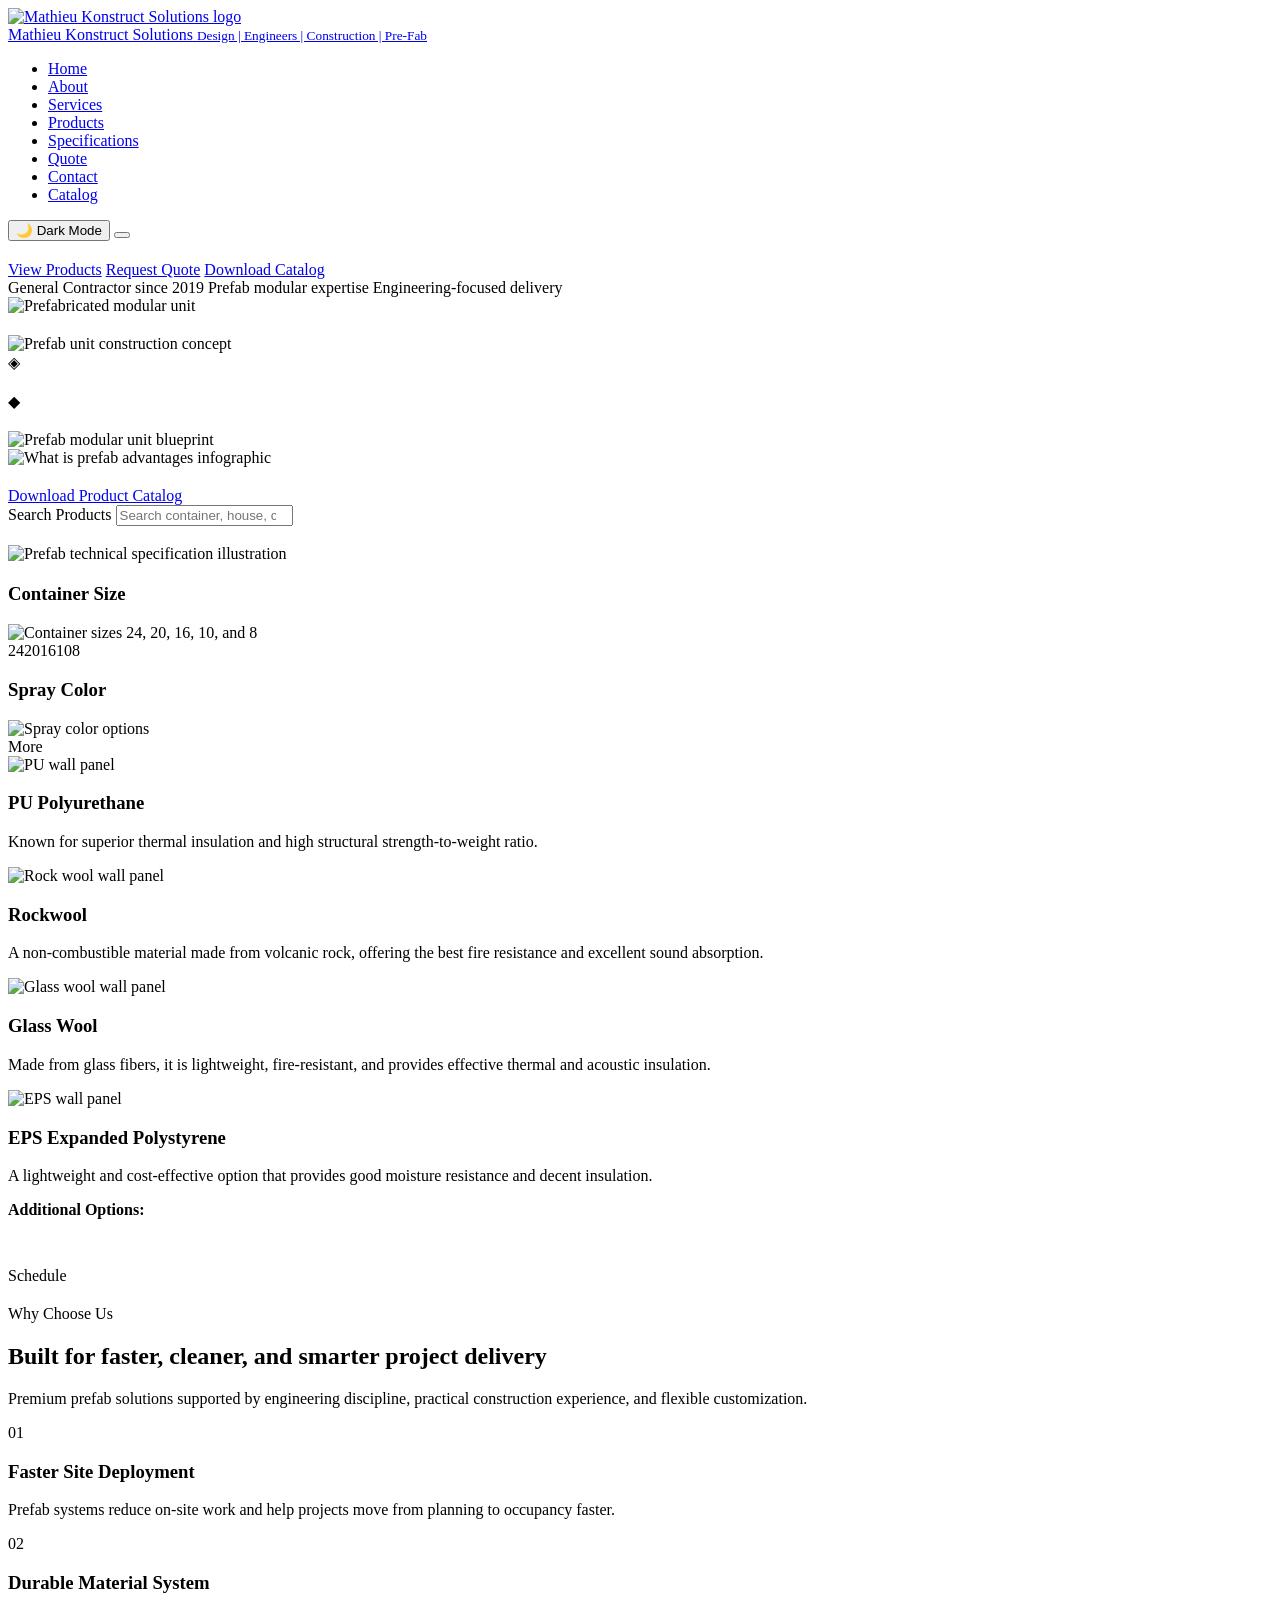
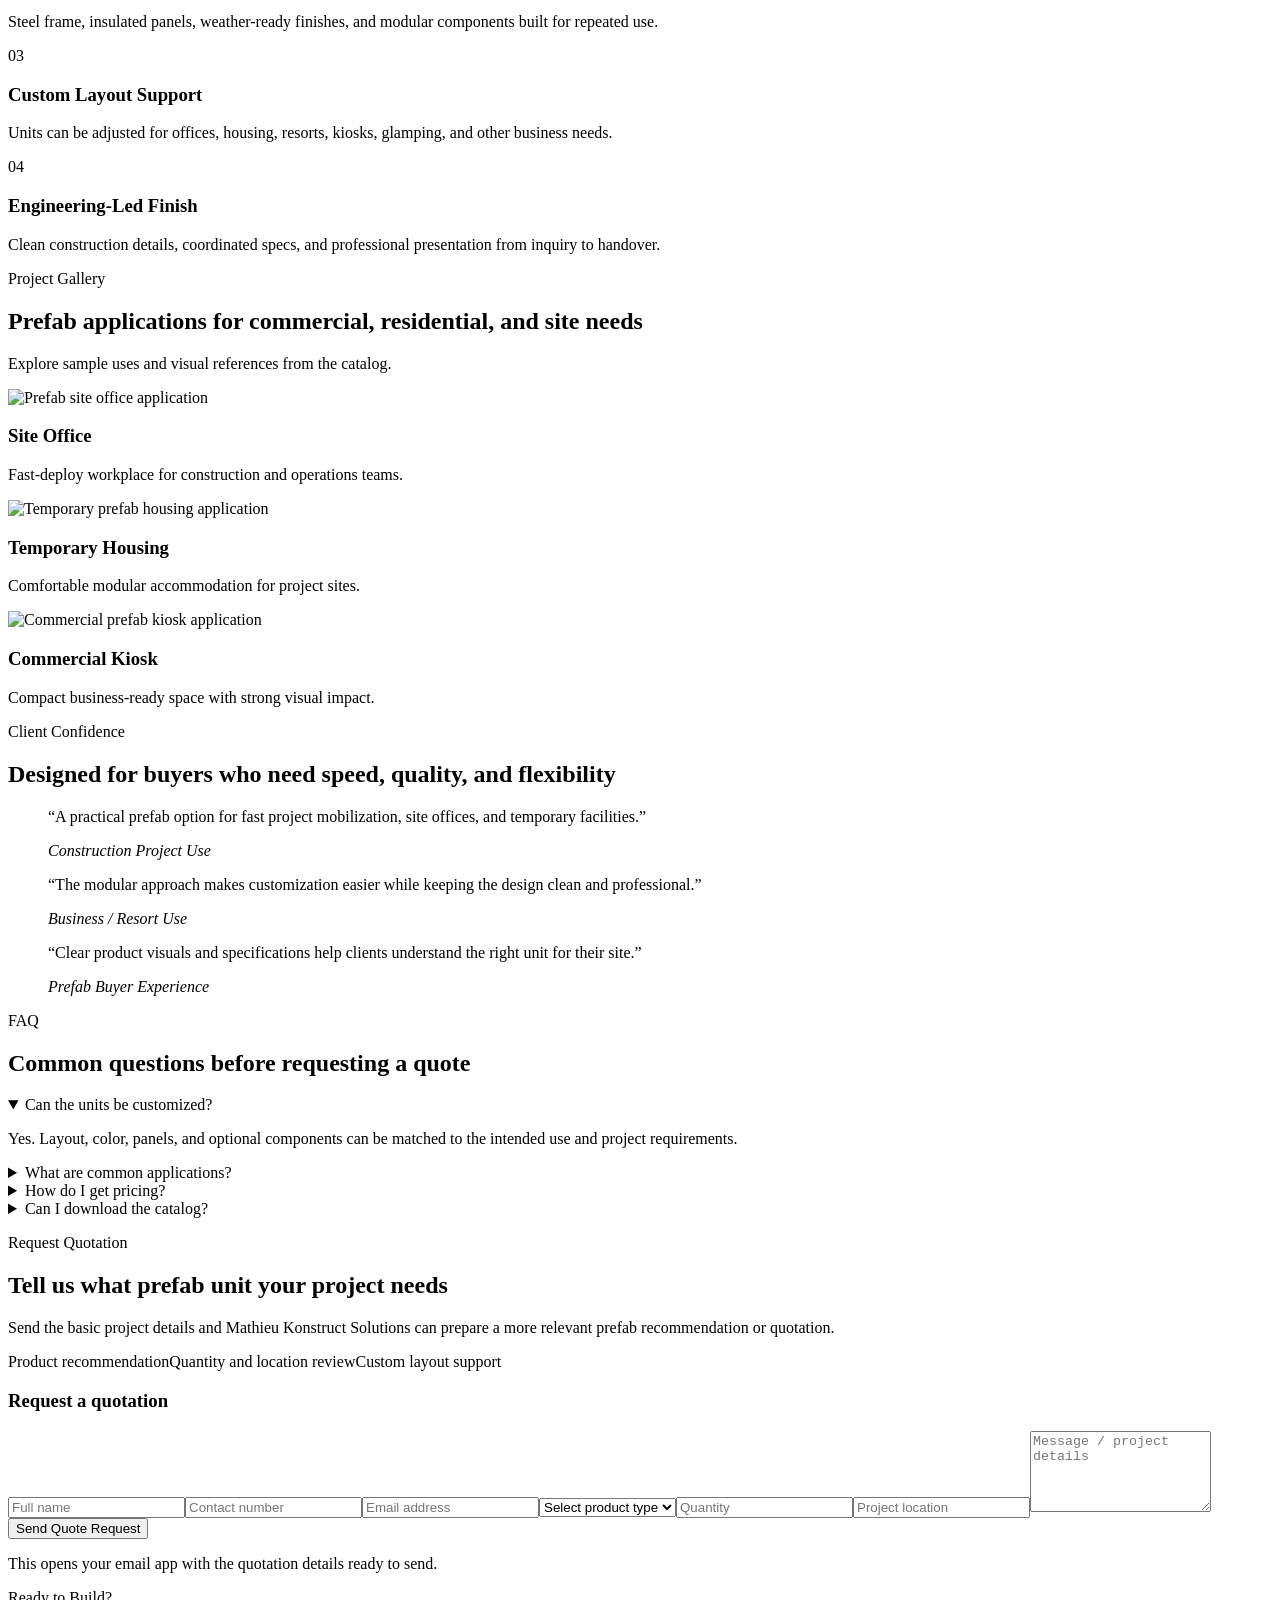
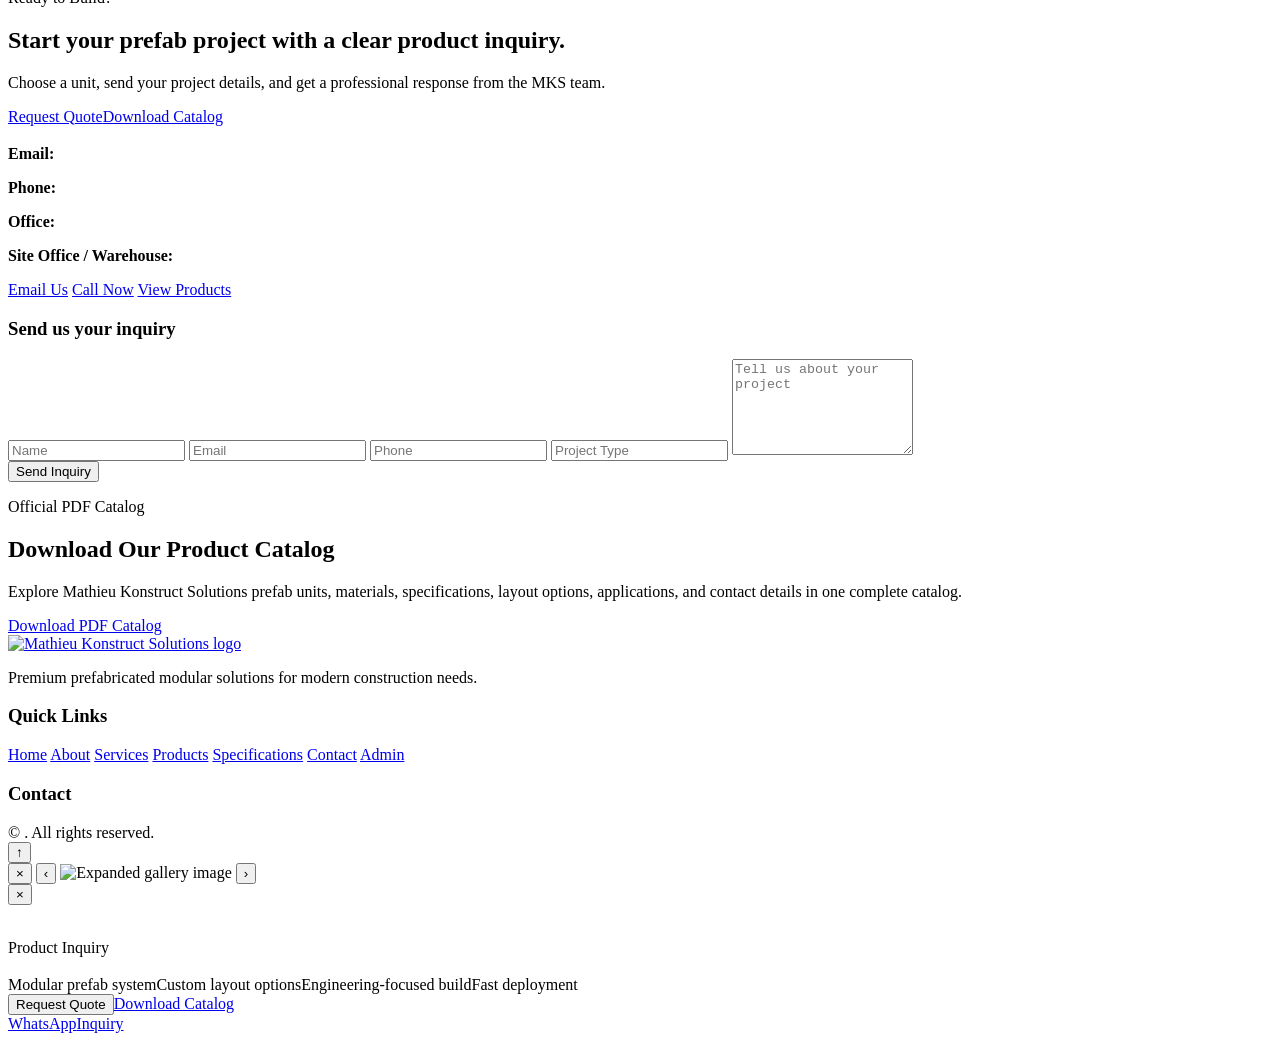
==== commit 2db02ef5: "Add files via upload" ====
--- a/index.html
+++ b/index.html
@@ -1,7 +1,6 @@
 <!DOCTYPE html>
 <html lang="en">
 <head>
-  <!-- GitHub Pages fixed build: CSS and JS are embedded; assets use relative paths for /mathieu/ project pages. -->
   <meta charset="UTF-8" />
   <meta name="viewport" content="width=device-width, initial-scale=1.0" />
   <title>Mathieu Konstruct Solutions Co. Ltd. | Prefabricated Modular Units</title>
@@ -9,744 +8,18 @@
   <meta name="keywords" content="Mathieu Konstruct Solutions, prefab, prefabricated units, modular units, container house, construction, engineering, Paranaque, Bulacan" />
   <meta property="og:title" content="Mathieu Konstruct Solutions Co. Ltd. | Prefabricated Modular Units" />
   <meta property="og:description" content="Innovative prefab solutions for a smarter future." />
-  <meta property="og:image" content="./assets/images/logo.png" />
+  <meta property="og:image" content="assets/images/logo.png" />
   <meta property="og:type" content="website" />
   <meta name="theme-color" content="#062f2b" />
   <meta name="twitter:card" content="summary_large_image" />
-  <link rel="icon" type="image/png" href="./assets/images/logo.png" />
-  <style>
-:root {
-  --teal: #073d39;
-  --teal-2: #0b5a53;
-  --green: #012f2a;
-  --cream: #f4f1ea;
-  --white: #ffffff;
-  --gray: #d6dddb;
-  --metal: #9aa8a6;
-  --ink: #152220;
-  --muted: #64716f;
-  --shadow: 0 20px 55px rgba(1, 47, 42, .16);
-  --radius: 24px;
-}
-
-* { box-sizing: border-box; }
-html { scroll-behavior: smooth; }
-body {
-  margin: 0;
-  font-family: Inter, Montserrat, Poppins, Arial, sans-serif;
-  color: var(--ink);
-  background: var(--cream);
-  line-height: 1.6;
-}
-img { max-width: 100%; display: block; }
-a { color: inherit; text-decoration: none; }
-.container { width: min(1180px, calc(100% - 32px)); margin: 0 auto; }
-.section { padding: 96px 0; position: relative; overflow: hidden; }
-.section-dark { background: radial-gradient(circle at 10% 10%, #0f675e 0%, var(--green) 45%, #041d1a 100%); color: var(--white); }
-.section-muted { background: #e8eeec; }
-.eyebrow { margin: 0 0 10px; color: #7fc7bf; text-transform: uppercase; letter-spacing: .18em; font-size: .78rem; font-weight: 800; }
-h1, h2, h3 { line-height: 1.05; margin: 0 0 18px; }
-h1 { font-size: clamp(2.5rem, 6vw, 5.8rem); letter-spacing: -.055em; }
-h2 { font-size: clamp(2rem, 4vw, 3.4rem); letter-spacing: -.04em; }
-h3 { font-size: 1.15rem; }
-p { margin: 0 0 16px; }
-
-.site-header { position: sticky; top: 0; z-index: 1000; background: rgba(3, 35, 32, .88); backdrop-filter: blur(18px); border-bottom: 1px solid rgba(255,255,255,.12); }
-.navbar { height: 78px; width: min(1240px, calc(100% - 32px)); margin: auto; display: flex; align-items: center; justify-content: space-between; }
-.brand { display: flex; align-items: center; gap: 12px; color: #fff; font-weight: 900; letter-spacing: .04em; }
-.brand img { height: 42px; width: 170px; object-fit: contain; }
-.nav-links { display: flex; align-items: center; gap: 24px; list-style: none; margin: 0; padding: 0; color: #fff; font-size: .95rem; }
-.nav-links a { opacity: .86; transition: .2s; }
-.nav-links a:hover { opacity: 1; color: #bde6df; }
-.nav-toggle { display: none; width: 44px; height: 44px; border: 0; background: transparent; cursor: pointer; }
-.nav-toggle span { display: block; height: 2px; width: 24px; background: #fff; margin: 6px auto; transition: .2s; }
-
-.hero { min-height: 88vh; display: flex; align-items: center; padding: 90px 0; }
-.hero-bg-grid { position: absolute; inset: 0; opacity: .16; background-image: linear-gradient(rgba(255,255,255,.14) 1px, transparent 1px), linear-gradient(90deg, rgba(255,255,255,.14) 1px, transparent 1px); background-size: 52px 52px; }
-.hero-inner { position: relative; display: grid; grid-template-columns: 1.06fr .94fr; gap: 40px; align-items: center; }
-.hero-text { font-size: clamp(1.05rem, 2vw, 1.35rem); color: #d8e5e2; max-width: 700px; }
-.hero-actions { display: flex; flex-wrap: wrap; gap: 14px; margin-top: 28px; }
-.btn { display: inline-flex; align-items: center; justify-content: center; min-height: 48px; padding: 13px 22px; border-radius: 999px; border: 1px solid transparent; font-weight: 800; transition: .25s; cursor: pointer; }
-.btn-primary { background: #c8e7e2; color: #05342f; box-shadow: 0 14px 30px rgba(127,199,191,.24); }
-.btn-primary:hover { transform: translateY(-3px); background: #fff; }
-.btn-outline { border-color: rgba(255,255,255,.36); color: #fff; }
-.btn-outline:hover { background: rgba(255,255,255,.12); transform: translateY(-3px); }
-.btn-outline.dark { border-color: var(--teal); color: var(--teal); }
-.hero-stats { display: flex; gap: 16px; margin-top: 34px; flex-wrap: wrap; }
-.hero-stats div { padding: 16px 20px; border-radius: 18px; background: rgba(255,255,255,.10); border: 1px solid rgba(255,255,255,.13); min-width: 132px; }
-.hero-stats strong { display: block; font-size: 1.5rem; color: #fff; }
-.hero-stats span { color: #b9cfcb; font-size: .86rem; }
-.hero-visual { background: rgba(255,255,255,.08); border: 1px solid rgba(255,255,255,.12); border-radius: 34px; padding: 28px; box-shadow: 0 35px 70px rgba(0,0,0,.22); }
-.hero-visual img { width: 100%; height: 520px; object-fit: contain; object-position: center; filter: drop-shadow(0 25px 35px rgba(0,0,0,.3)); }
-
-.split-grid { display: grid; grid-template-columns: 1fr 1fr; gap: 48px; align-items: center; }
-.reverse { direction: rtl; }
-.reverse > * { direction: ltr; }
-.section-copy > p:not(.eyebrow) { color: var(--muted); font-size: 1.05rem; }
-.section-dark .section-copy > p:not(.eyebrow) { color: #d6e3e0; }
-.info-card, .premium-card, .service-card, .product-card, .material-card, .custom-card, .panel-card, .app-card, .contact-form { background: rgba(255,255,255,.84); border: 1px solid rgba(6,61,57,.12); border-radius: var(--radius); box-shadow: var(--shadow); }
-.accent-card { margin-top: 26px; padding: 28px; border-left: 6px solid var(--teal-2); }
-.image-panel { border-radius: 32px; padding: 18px; background: #fff; box-shadow: var(--shadow); }
-.image-panel img { width: 100%; height: 440px; object-fit: contain; object-position: center; border-radius: 20px; }
-.image-panel-light { background: rgba(255,255,255,.10); border: 1px solid rgba(255,255,255,.14); }
-.two-cards { display: grid; grid-template-columns: repeat(2, 1fr); gap: 24px; }
-.premium-card { padding: 34px; }
-.card-icon { display: inline-grid; place-items: center; width: 52px; height: 52px; border-radius: 16px; background: var(--teal); color: #fff; margin-bottom: 20px; }
-
-.section-heading { text-align: center; max-width: 780px; margin: 0 auto 46px; }
-.section-heading p:not(.eyebrow) { color: var(--muted); }
-.section-dark .section-heading p:not(.eyebrow) { color: #d3e1de; }
-.services-layout { display: grid; grid-template-columns: .8fr 1.2fr; gap: 28px; align-items: stretch; }
-.blueprint-card { background: var(--teal); border-radius: var(--radius); padding: 24px; box-shadow: var(--shadow); }
-.blueprint-card img { width: 100%; height: 100%; min-height: 360px; object-fit: contain; }
-.service-grid { display: grid; grid-template-columns: repeat(2, 1fr); gap: 18px; }
-.service-card { padding: 26px; transition: .25s; }
-.service-card span { font-size: 2rem; display: inline-block; margin-bottom: 14px; }
-.service-card:hover, .product-card:hover, .material-card:hover, .panel-card:hover, .app-card:hover { transform: translateY(-8px); box-shadow: 0 26px 70px rgba(1,47,42,.22); }
-
-.feature-list { display: flex; flex-wrap: wrap; gap: 12px; }
-.feature-list span, .badge-row span, .advantage-list span { padding: 12px 16px; border-radius: 999px; background: rgba(255,255,255,.12); border: 1px solid rgba(255,255,255,.16); color: #fff; font-weight: 700; }
-.product-grid { display: grid; grid-template-columns: repeat(3, 1fr); gap: 22px; }
-.product-card { overflow: hidden; transition: .25s; }
-.product-image-wrap { height: 260px; display: flex; align-items: center; justify-content: center; padding: 24px; background: linear-gradient(135deg, #f4f7f6, #ffffff); overflow: visible; }
-.product-image-wrap img { width: 100%; height: 100%; object-fit: contain; object-position: center; transition: .25s; }
-.product-card:hover .product-image-wrap img { transform: scale(1.04); }
-.product-card div:last-child { padding: 24px; }
-
-.spec-grid { display: grid; grid-template-columns: repeat(2, 1fr); gap: 14px; }
-.spec-grid div { background: #fff; padding: 18px; border-radius: 18px; border: 1px solid rgba(6,61,57,.1); }
-.spec-grid h3 { color: var(--teal); margin-bottom: 8px; font-size: 1rem; }
-.spec-grid p { margin: 0; color: var(--muted); font-size: .94rem; }
-.material-grid, .panel-grid, .application-grid { display: grid; grid-template-columns: repeat(3, 1fr); gap: 20px; }
-.material-card, .panel-card, .app-card { padding: 18px; transition: .25s; }
-.material-card img, .panel-card img, .app-card img { width: 100%; height: 190px; object-fit: contain; object-position: center; border-radius: 18px; background: #f8faf9; }
-.app-card img { object-fit: cover; }
-.badge-row { display: flex; flex-wrap: wrap; gap: 10px; justify-content: center; margin-top: 34px; }
-.badge-row span { background: var(--teal); }
-
-.gallery-grid, .sample-grid { display: grid; grid-template-columns: repeat(4, 1fr); gap: 16px; }
-.gallery-item { border: 0; padding: 0; background: transparent; cursor: pointer; border-radius: 20px; overflow: hidden; box-shadow: var(--shadow); }
-.gallery-item img { width: 100%; height: 220px; object-fit: contain; object-position: center; background: #fff; transition: .3s; }
-.gallery-item:hover img { transform: scale(1.06); }
-.custom-layout { display: grid; grid-template-columns: 1fr 1fr; gap: 20px; margin-bottom: 22px; }
-.custom-card { padding: 24px; }
-.custom-card img { width: 100%; height: 220px; object-fit: contain; background: #f9fbfa; border-radius: 18px; }
-.pill-row, .color-row { display: flex; flex-wrap: wrap; gap: 10px; margin-top: 16px; }
-.pill-row span, .color-row span { display: inline-flex; align-items: center; justify-content: center; min-width: 46px; height: 34px; padding: 0 12px; border-radius: 999px; background: #e8eeec; font-weight: 800; }
-.color-row span:not(:last-child) { width: 36px; min-width: 36px; padding: 0; border: 2px solid #fff; box-shadow: 0 0 0 1px rgba(0,0,0,.1); }
-.c-yellow { background: #f4d647 !important; } .c-green { background: #109c71 !important; } .c-blue { background: #415463 !important; } .c-cream { background: #f3f0ce !important; } .c-dark { background: #253540 !important; }
-.additional-options { margin-top: 22px; padding: 24px; background: var(--teal); color: #fff; border-radius: var(--radius); text-align: center; }
-.center-note { text-align: center; font-weight: 900; font-size: 1.3rem; color: var(--teal); margin-top: 30px; }
-.layout-showcase { display: grid; grid-template-columns: 1fr 1fr; gap: 18px; margin-bottom: 22px; }
-.layout-showcase img { height: 360px; width: 100%; object-fit: contain; background: #fff; border-radius: 24px; box-shadow: var(--shadow); padding: 12px; }
-.advantage-list { display: flex; flex-wrap: wrap; gap: 12px; justify-content: center; margin-bottom: 42px; }
-.timeline { display: grid; grid-template-columns: repeat(5, 1fr); gap: 14px; }
-.timeline div { background: rgba(255,255,255,.10); border: 1px solid rgba(255,255,255,.14); border-radius: 20px; padding: 22px; text-align: center; }
-.timeline strong { display: block; font-size: 2rem; color: #c8e7e2; }
-.timeline span { font-weight: 800; }
-
-.contact-section { background: linear-gradient(rgba(244,241,234,.88), rgba(244,241,234,.94)), url('../images/contact-background.png') center/cover no-repeat; }
-.contact-grid { display: grid; grid-template-columns: 1fr .9fr; gap: 34px; align-items: start; }
-.contact-list { list-style: none; padding: 0; margin: 24px 0; }
-.contact-list li { margin-bottom: 14px; padding-left: 20px; border-left: 4px solid var(--teal-2); }
-.contact-form { padding: 28px; display: grid; gap: 14px; }
-.contact-form label { display: grid; gap: 7px; font-weight: 800; color: var(--teal); }
-.contact-form input, .contact-form select, .contact-form textarea { width: 100%; border: 1px solid rgba(6,61,57,.18); border-radius: 14px; padding: 13px 14px; font: inherit; background: #fff; }
-.form-note { color: var(--muted); font-size: .88rem; margin: 0; }
-.footer { background: #041d1a; color: #dfe9e7; padding: 46px 0 0; }
-.footer-grid { display: grid; grid-template-columns: 1.2fr .8fr 1fr; gap: 30px; }
-.footer img { width: 210px; height: auto; margin-bottom: 14px; }
-.footer a { display: block; margin-bottom: 8px; color: #dfe9e7; }
-.copyright { margin-top: 34px; padding: 18px; text-align: center; border-top: 1px solid rgba(255,255,255,.1); color: #9fb4b1; }
-
-.back-to-top { position: fixed; right: 18px; bottom: 18px; width: 46px; height: 46px; border-radius: 999px; border: 0; background: var(--teal); color: #fff; font-size: 1.3rem; cursor: pointer; opacity: 0; pointer-events: none; transition: .25s; z-index: 900; }
-.back-to-top.show { opacity: 1; pointer-events: auto; }
-.lightbox { position: fixed; inset: 0; background: rgba(0,0,0,.86); display: none; align-items: center; justify-content: center; z-index: 2000; padding: 34px; }
-.lightbox.open { display: flex; }
-.lightbox img { max-width: min(1080px, 86vw); max-height: 84vh; object-fit: contain; border-radius: 18px; background: #fff; }
-.lightbox button { position: absolute; border: 0; background: rgba(255,255,255,.14); color: #fff; cursor: pointer; border-radius: 999px; }
-.lightbox-close { top: 20px; right: 20px; width: 48px; height: 48px; font-size: 2rem; }
-.lightbox-prev, .lightbox-next { top: 50%; transform: translateY(-50%); width: 52px; height: 52px; font-size: 2.6rem; }
-.lightbox-prev { left: 20px; } .lightbox-next { right: 20px; }
-.reveal { opacity: 0; transform: translateY(24px); transition: opacity .65s ease, transform .65s ease; }
-.reveal.visible { opacity: 1; transform: translateY(0); }
-
-@media (max-width: 980px) {
-  .nav-toggle { display: block; }
-  .nav-links { position: fixed; top: 78px; right: 0; width: min(320px, 100%); height: calc(100vh - 78px); background: var(--green); flex-direction: column; align-items: flex-start; padding: 30px; transform: translateX(100%); transition: .25s; }
-  .nav-links.open { transform: translateX(0); }
-  .hero-inner, .split-grid, .services-layout, .contact-grid { grid-template-columns: 1fr; }
-  .hero { min-height: auto; }
-  .hero-visual img { height: 390px; }
-  .product-grid, .material-grid, .panel-grid, .application-grid { grid-template-columns: repeat(2, 1fr); }
-  .gallery-grid, .sample-grid { grid-template-columns: repeat(2, 1fr); }
-  .timeline { grid-template-columns: 1fr; }
-  .footer-grid, .custom-layout, .layout-showcase { grid-template-columns: 1fr; }
-}
-
-@media (max-width: 640px) {
-  .section { padding: 68px 0; }
-  .navbar { height: 68px; }
-  .brand img { width: 132px; }
-  .brand span { display: none; }
-  .nav-links { top: 68px; height: calc(100vh - 68px); }
-  .hero-actions, .hero-stats { flex-direction: column; }
-  .btn { width: 100%; }
-  .two-cards, .service-grid, .product-grid, .material-grid, .panel-grid, .application-grid, .gallery-grid, .sample-grid, .spec-grid { grid-template-columns: 1fr; }
-  .image-panel img, .hero-visual img, .layout-showcase img { height: 300px; }
-  .product-image-wrap { height: 230px; }
-  .gallery-item img { height: 210px; }
-}
-
-
-/* ===== V2 FIXES: clearer branding, no-crop images, safer responsive layout ===== */
-html, body { max-width: 100%; overflow-x: hidden; }
-.brand { gap: 12px; min-width: 0; }
-.brand img { display: none; }
-.brand-mark {
-  display: inline-flex;
-  align-items: center;
-  justify-content: center;
-  width: 48px;
-  height: 48px;
-  flex: 0 0 48px;
-  border-radius: 14px;
-  background: linear-gradient(135deg, #ffffff, #b7c7c4);
-  color: #063d39;
-  font-weight: 950;
-  letter-spacing: -0.06em;
-  box-shadow: 0 12px 28px rgba(0,0,0,.22);
-  border: 1px solid rgba(255,255,255,.65);
-}
-.brand-text {
-  color: #fff;
-  font-weight: 900;
-  font-size: .98rem;
-  line-height: 1.05;
-  max-width: 230px;
-  white-space: normal;
-}
-.site-header.scrolled { box-shadow: 0 10px 35px rgba(0,0,0,.18); }
-.hero-visual, .image-panel, .blueprint-card, .product-card, .material-card, .panel-card, .app-card, .custom-card { overflow: visible; }
-.hero-visual img, .image-panel img, .blueprint-card img, .product-image-wrap img, .material-card img, .panel-card img, .app-card img, .gallery-item img, .layout-showcase img, .custom-card img {
-  object-fit: contain !important;
-  object-position: center !important;
-}
-.app-card img { background: #f8faf9; padding: 10px; }
-.product-image-wrap {
-  min-height: 280px;
-  height: 280px;
-  padding: 28px;
-  border-bottom: 1px solid rgba(6,61,57,.08);
-}
-.product-card { display: flex; flex-direction: column; height: 100%; }
-.product-card > div:last-child { flex: 1; }
-.gallery-item { background: #fff; }
-.gallery-item:hover img { transform: scale(1.025); }
-.footer-brand { display: flex; align-items: center; gap: 12px; color: #fff; font-weight: 900; margin-bottom: 12px; }
-.footer img { display: none; }
-.lightbox img { width: auto; height: auto; padding: 10px; }
-.contact-form input:focus, .contact-form select:focus, .contact-form textarea:focus { outline: 3px solid rgba(32, 123, 112, .25); border-color: #207b70; }
-.nav-links a:focus-visible, .btn:focus-visible, .gallery-item:focus-visible, .back-to-top:focus-visible { outline: 3px solid rgba(198,231,226,.75); outline-offset: 3px; }
-@media (max-width: 980px) {
-  .product-image-wrap { height: 255px; min-height: 255px; }
-  .hero-visual img { height: 340px; }
-  .nav-links { box-shadow: -20px 0 45px rgba(0,0,0,.22); }
-}
-@media (max-width: 640px) {
-  .brand-mark { width: 42px; height: 42px; flex-basis: 42px; font-size: .9rem; }
-  .brand-text { display: inline-block; max-width: 168px; font-size: .82rem; }
-  .product-image-wrap { height: 240px; min-height: 240px; padding: 20px; }
-  .gallery-item img, .material-card img, .panel-card img, .app-card img { height: 200px; }
-  .hero-visual img, .image-panel img, .layout-showcase img { height: 285px; }
-  .lightbox { padding: 16px; }
-  .lightbox-prev, .lightbox-next { width: 44px; height: 44px; font-size: 2rem; }
-}
-
-/* === Final image presentation fixes: Material, Feature Gallery, Sample Layout === */
-.material-grid {
-  display: grid !important;
-  grid-template-columns: repeat(3, minmax(0, 1fr)) !important;
-  gap: 28px !important;
-}
-.material-card {
-  background: #ffffff !important;
-  border-radius: 22px !important;
-  padding: 18px !important;
-  box-shadow: 0 18px 45px rgba(0, 0, 0, 0.08) !important;
-  border: 1px solid rgba(0, 64, 58, 0.08) !important;
-  transition: transform 0.3s ease, box-shadow 0.3s ease !important;
-  overflow: hidden !important;
-}
-.material-card:hover { transform: translateY(-6px); box-shadow: 0 24px 60px rgba(0, 0, 0, 0.12) !important; }
-.material-image-wrap { height: 190px; width: 100%; background: linear-gradient(135deg, #f8faf9, #ffffff); border-radius: 18px; display: flex; align-items: center; justify-content: center; padding: 22px; overflow: hidden; }
-.material-image-wrap img { width: 100% !important; height: 100% !important; object-fit: contain !important; object-position: center !important; display: block !important; background: transparent !important; border-radius: 0 !important; }
-.material-card h3 { margin-top: 16px; font-size: 1.05rem; font-weight: 800; color: #072f2b; }
-
-.feature-gallery-grid { display: grid; grid-template-columns: repeat(4, minmax(0, 1fr)); gap: 18px; }
-.feature-gallery-card { background: #ffffff !important; border-radius: 20px !important; overflow: hidden !important; box-shadow: 0 16px 40px rgba(0, 0, 0, 0.10) !important; transition: transform 0.3s ease, box-shadow 0.3s ease !important; border: 0 !important; padding: 0 !important; cursor: pointer; }
-.feature-gallery-card:hover { transform: translateY(-5px); box-shadow: 0 22px 50px rgba(0, 0, 0, 0.14) !important; }
-.feature-gallery-image-wrap { height: 220px; background: linear-gradient(135deg, #f7f8f6, #ffffff); display: flex; align-items: center; justify-content: center; padding: 16px; overflow: hidden; }
-.feature-gallery-image-wrap img { width: 100% !important; height: 100% !important; object-fit: contain !important; object-position: center !important; display: block !important; background: transparent !important; padding: 0 !important; border-radius: 0 !important; }
-.feature-gallery-card:hover .feature-gallery-image-wrap img { transform: scale(1.035); }
-.feature-gallery-caption { padding: 14px 16px 18px; font-size: 0.95rem; font-weight: 800; color: #082c29; text-align: left; }
-
-.sample-layout-grid { display: grid; grid-template-columns: repeat(12, 1fr); gap: 18px; }
-.sample-layout-card { background: #ffffff !important; border-radius: 22px !important; overflow: hidden !important; box-shadow: 0 18px 45px rgba(0, 0, 0, 0.08) !important; padding: 16px !important; border: 0 !important; cursor: pointer; }
-.sample-layout-card.large { grid-column: span 6; }
-.sample-layout-card.small { grid-column: span 3; }
-.sample-layout-image-wrap { height: 320px; border-radius: 16px; background: linear-gradient(135deg, #f6f7f4, #ffffff); display: flex; align-items: center; justify-content: center; padding: 18px; overflow: hidden; }
-.sample-layout-card.small .sample-layout-image-wrap { height: 190px; }
-.sample-layout-image-wrap img { width: 100% !important; height: 100% !important; object-fit: contain !important; object-position: center !important; display: block !important; background: transparent !important; padding: 0 !important; border-radius: 0 !important; }
-.sample-layout-card:hover .sample-layout-image-wrap img { transform: scale(1.035); }
-
-@media (max-width: 1024px) { .material-grid { grid-template-columns: repeat(2, 1fr) !important; } .feature-gallery-grid { grid-template-columns: repeat(2, 1fr); } .sample-layout-card.large, .sample-layout-card.small { grid-column: span 6; } }
-@media (max-width: 640px) { .material-grid, .feature-gallery-grid, .sample-layout-grid { grid-template-columns: 1fr !important; } .sample-layout-card.large, .sample-layout-card.small { grid-column: auto; } .material-image-wrap { height: 170px; } .feature-gallery-image-wrap { height: 200px; } .sample-layout-image-wrap { height: 220px; } }
-
-
-/* --- Admin/CMS compatible branding updates --- */
-.brand { gap: 12px; }
-.brand img, .footer-brand img { width: 54px; height: 54px; object-fit: contain; border-radius: 12px; background: #ffffff; padding: 4px; box-shadow: 0 10px 24px rgba(0,0,0,.18); display: block; }
-.brand .brand-text { display: block; font-weight: 900; color: #fff; max-width: 260px; white-space: normal; }
-.brand .brand-tagline { display: block; color: #b9cfcb; font-size: .72rem; line-height: 1.2; }
-.footer-brand { display: flex; align-items: center; gap: 12px; }
-.footer-brand strong { display: block; color: #fff; }
-.footer-brand div { color: #b9cfcb; }
-.material-card p { margin: 0; color: var(--muted); font-size: .92rem; }
-.contact-grid { display: grid; grid-template-columns: 1fr 1fr; gap: 30px; align-items: start; }
-.contact-list p { color: #dfe9e7; }
-.contact-list a { color: #fff; }
-.contact-form { padding: 26px; }
-.form-grid { display: grid; gap: 14px; }
-.form-grid textarea, .form-grid input { width: 100%; padding: 14px 16px; border-radius: 14px; border: 1px solid rgba(6,61,57,.14); font: inherit; }
-.timeline { display: grid; grid-template-columns: repeat(5, 1fr); gap: 16px; }
-.timeline-card { background: #fff; border-radius: 22px; padding: 24px 18px; box-shadow: var(--shadow); text-align: center; }
-.timeline-card span { display: inline-grid; place-items: center; width: 52px; height: 52px; border-radius: 999px; background: var(--teal); color: #fff; font-weight: 900; margin-bottom: 14px; }
-.timeline-card h3 { font-size: 1rem; color: var(--teal); margin: 0; }
-@media (max-width: 980px) { .timeline { grid-template-columns: repeat(2, 1fr); } }
-@media (max-width: 640px) {
-  .brand img, .footer-brand img { width: 44px; height: 44px; }
-  .brand .brand-text { max-width: 180px; font-size: .82rem; }
-  .brand .brand-tagline { display: none; }
-  .contact-grid, .timeline { grid-template-columns: 1fr; }
-}
-
-
-/* ===== Premium themed image panels + dark mode system ===== */
-:root {
-  --page-bg: #f4f1ea;
-  --section-bg: #ffffff;
-  --card-bg: #ffffff;
-  --card-bg-soft: #f8faf9;
-  --text-main: #152220;
-  --text-muted: #64716f;
-  --border-soft: rgba(6, 61, 57, 0.12);
-  --image-panel-bg:
-    radial-gradient(circle at 30% 20%, rgba(127, 199, 191, 0.22), transparent 35%),
-    linear-gradient(135deg, #062f2b 0%, #0b4b45 45%, #031f1c 100%);
-}
-
-body.dark-theme {
-  --page-bg: #031f1c;
-  --section-bg: #062f2b;
-  --card-bg: #0a3530;
-  --card-bg-soft: #0d403a;
-  --text-main: #f3fbf9;
-  --text-muted: #b9cfcb;
-  --border-soft: rgba(127, 199, 191, 0.18);
-  --ink: #f3fbf9;
-  --muted: #b9cfcb;
-  --cream: #031f1c;
-  --image-panel-bg:
-    radial-gradient(circle at 25% 20%, rgba(127, 199, 191, 0.28), transparent 38%),
-    linear-gradient(135deg, #021917 0%, #073d39 45%, #010f0e 100%);
-}
-
-body {
-  background: var(--page-bg);
-  color: var(--text-main);
-  transition: background-color .25s ease, color .25s ease;
-}
-
-.section { background: var(--page-bg); }
-.section-dark { background: radial-gradient(circle at 10% 10%, #0f675e 0%, var(--green) 45%, #041d1a 100%); }
-.section-muted { background: color-mix(in srgb, var(--page-bg), #ffffff 8%); }
-
-.product-card,
-.material-card,
-.feature-gallery-card,
-.sample-layout-card,
-.app-card,
-.panel-card,
-.custom-card,
-.premium-card,
-.service-card,
-.info-card,
-.contact-form,
-.timeline-card,
-.spec-grid div {
-  background: var(--card-bg) !important;
-  color: var(--text-main);
-  border: 1px solid var(--border-soft) !important;
-}
-
-.product-card,
-.material-card,
-.feature-gallery-card,
-.sample-layout-card,
-.app-card,
-.panel-card,
-.custom-card,
-.premium-card,
-.service-card,
-.contact-form {
-  box-shadow: 0 22px 60px rgba(1, 47, 42, 0.16);
-}
-
-.product-card p,
-.material-card p,
-.panel-card p,
-.service-card p,
-.premium-card p,
-.section-heading p,
-.section-copy p,
-.spec-grid p,
-.form-note {
-  color: var(--text-muted) !important;
-}
-
-.product-card h3,
-.material-card h3,
-.panel-card h3,
-.app-card h3,
-.service-card h3,
-.premium-card h2,
-.premium-card h3,
-.spec-grid h3,
-.timeline-card h3 {
-  color: var(--text-main);
-}
-
-.theme-toggle {
-  display: inline-flex;
-  align-items: center;
-  gap: 8px;
-  min-height: 40px;
-  padding: 9px 14px;
-  border-radius: 999px;
-  border: 1px solid rgba(255,255,255,0.22);
-  background: rgba(255,255,255,0.10);
-  color: #ffffff;
-  font-weight: 800;
-  cursor: pointer;
-  transition: 0.25s ease;
-  white-space: nowrap;
-}
-
-.theme-toggle:hover {
-  background: rgba(255,255,255,0.18);
-  transform: translateY(-2px);
-}
-
-body.dark-theme .theme-toggle {
-  background: rgba(127,199,191,0.16);
-  border-color: rgba(127,199,191,0.32);
-}
-
-.image-theme-panel,
-.product-image-wrap,
-.material-image-wrap,
-.feature-gallery-image-wrap,
-.sample-layout-image-wrap {
-  background: var(--image-panel-bg) !important;
-  border: 1px solid rgba(127, 199, 191, 0.16);
-  border-radius: 18px;
-  position: relative;
-  overflow: hidden !important;
-  isolation: isolate;
-}
-
-.product-image-wrap {
-  height: 280px;
-  min-height: 280px;
-  display: flex;
-  align-items: center;
-  justify-content: center;
-  padding: 28px;
-  border-radius: 0;
-  border-width: 0 0 1px 0;
-  border-color: rgba(127, 199, 191, 0.18);
-}
-
-.material-image-wrap,
-.feature-gallery-image-wrap,
-.sample-layout-image-wrap {
-  box-shadow: inset 0 1px 0 rgba(255,255,255,.10), inset 0 -28px 55px rgba(0,0,0,.18);
-}
-
-.image-theme-panel::before,
-.product-image-wrap::before,
-.material-image-wrap::before,
-.feature-gallery-image-wrap::before,
-.sample-layout-image-wrap::before {
-  content: "";
-  position: absolute;
-  inset: 0;
-  background-image:
-    linear-gradient(rgba(255,255,255,0.045) 1px, transparent 1px),
-    linear-gradient(90deg, rgba(255,255,255,0.045) 1px, transparent 1px);
-  background-size: 34px 34px;
-  opacity: 0.40;
-  pointer-events: none;
-  z-index: 0;
-}
-
-.image-theme-panel::after,
-.product-image-wrap::after,
-.material-image-wrap::after,
-.feature-gallery-image-wrap::after,
-.sample-layout-image-wrap::after {
-  content: "";
-  position: absolute;
-  inset: 1px;
-  border-radius: inherit;
-  background: radial-gradient(circle at 50% 100%, rgba(255,255,255,.10), transparent 48%);
-  pointer-events: none;
-  z-index: 0;
-}
-
-.image-theme-panel img,
-.product-image-wrap img,
-.material-image-wrap img,
-.feature-gallery-image-wrap img,
-.sample-layout-image-wrap img {
-  position: relative;
-  z-index: 1;
-  width: 100% !important;
-  height: 100% !important;
-  object-fit: contain !important;
-  object-position: center !important;
-  background: transparent !important;
-  border-radius: 0 !important;
-  filter: drop-shadow(0 18px 26px rgba(0,0,0,0.32));
-}
-
-.product-image-wrap img { filter: drop-shadow(0 24px 32px rgba(0, 0, 0, 0.45)); }
-
-.product-card {
-  background: linear-gradient(180deg, var(--card-bg) 0%, var(--card-bg-soft) 100%) !important;
-  border-radius: 24px;
-  overflow: hidden !important;
-}
-
-.material-card,
-.panel-card,
-.app-card,
-.custom-card,
-.feature-gallery-card,
-.sample-layout-card {
-  border-radius: 22px !important;
-}
-
-.panel-card img,
-.custom-card img,
-.layout-showcase img,
-.gallery-item img {
-  background: var(--image-panel-bg) !important;
-  border: 1px solid rgba(127, 199, 191, 0.16);
-  border-radius: 18px;
-  padding: 18px;
-  object-fit: contain !important;
-  object-position: center !important;
-  filter: drop-shadow(0 18px 26px rgba(0,0,0,0.24));
-}
-
-.app-card img {
-  background:
-    linear-gradient(rgba(3,31,28,.20), rgba(3,31,28,.20)),
-    var(--image-panel-bg) !important;
-  border: 1px solid rgba(127, 199, 191, 0.16);
-  border-radius: 18px;
-  padding: 10px;
-  object-fit: cover !important;
-  object-position: center !important;
-  filter: saturate(1.02) contrast(1.02);
-}
-
-.feature-gallery-card,
-.sample-layout-card {
-  box-shadow: 0 18px 45px rgba(1,47,42,.14) !important;
-}
-
-.feature-gallery-caption { color: var(--text-main) !important; }
-.contact-section { background: linear-gradient(color-mix(in srgb, var(--page-bg), transparent 10%), color-mix(in srgb, var(--page-bg), transparent 4%)), url('../images/contact-background.png') center/cover no-repeat; }
-.contact-form label { color: var(--text-main); }
-.contact-form input, .contact-form select, .contact-form textarea { background: var(--card-bg-soft); color: var(--text-main); border-color: var(--border-soft); }
-.contact-form input::placeholder, .contact-form textarea::placeholder { color: var(--text-muted); }
-
-body.dark-theme .site-header { background: rgba(1, 15, 14, .88); border-bottom-color: rgba(127,199,191,.16); }
-body.dark-theme h1,
-body.dark-theme h2,
-body.dark-theme h3 { color: #f3fbf9; }
-body.dark-theme p { color: #b9cfcb; }
-body.dark-theme .product-card,
-body.dark-theme .material-card,
-body.dark-theme .feature-gallery-card,
-body.dark-theme .sample-layout-card,
-body.dark-theme .app-card,
-body.dark-theme .panel-card,
-body.dark-theme .custom-card,
-body.dark-theme .premium-card,
-body.dark-theme .service-card,
-body.dark-theme .contact-form,
-body.dark-theme .timeline-card,
-body.dark-theme .spec-grid div {
-  background: linear-gradient(180deg, #0a3530 0%, #062824 100%) !important;
-  border: 1px solid rgba(127,199,191,0.18) !important;
-  box-shadow: 0 22px 60px rgba(0,0,0,0.32) !important;
-}
-body.dark-theme .product-card h3,
-body.dark-theme .material-card h3,
-body.dark-theme .feature-gallery-caption,
-body.dark-theme .app-card h3,
-body.dark-theme .timeline-card h3,
-body.dark-theme .spec-grid h3 { color: #ffffff !important; }
-body.dark-theme .product-card p,
-body.dark-theme .material-card p,
-body.dark-theme .service-card p,
-body.dark-theme .premium-card p { color: #c7d8d5 !important; }
-body.dark-theme .pill-row span,
-body.dark-theme .color-row span { color: #f3fbf9; background: rgba(127,199,191,.14); border: 1px solid rgba(127,199,191,.18); }
-body.dark-theme .lightbox img { background: var(--image-panel-bg); }
-
-@media (max-width: 980px) {
-  .theme-toggle { margin-left: auto; }
-  .product-image-wrap { height: 255px; min-height: 255px; }
-  .nav-links { background: #031f1c; }
-}
-
-@media (max-width: 640px) {
-  .theme-toggle { min-width: 42px; justify-content: center; padding: 9px 12px; }
-  .theme-toggle .theme-label { display: none; }
-  .product-image-wrap { height: 230px; min-height: 230px; padding: 20px; }
-}
-
-
-/* Navbar alignment for theme toggle */
-.navbar { gap: 18px; justify-content: flex-start; }
-.nav-links { margin-left: auto; }
-@media (max-width: 980px) {
-  .nav-links { margin-left: 0; }
-  .theme-toggle { margin-left: auto; }
-}
-
-
-/* ===== Sales-focused premium upgrade ===== */
-.btn-glass{background:rgba(255,255,255,.12);color:#fff;border:1px solid rgba(255,255,255,.24)}.btn-glass:hover{background:rgba(255,255,255,.20);transform:translateY(-2px)}.nav-catalog-link{border:1px solid rgba(127,199,191,.35);border-radius:999px;padding:9px 13px!important}.hero{overflow:hidden}.hero::before{content:"";position:absolute;inset:0;background:radial-gradient(circle at 18% 18%,rgba(127,199,191,.28),transparent 28%),linear-gradient(135deg,rgba(1,15,14,.86),rgba(6,47,43,.72)),url('../images/contact-background.png') center/cover no-repeat;opacity:.98}.hero-inner{z-index:1}.hero-copy h1{max-width:820px;letter-spacing:-.055em}.hero-trust-strip{display:flex;flex-wrap:wrap;gap:10px;margin-top:18px}.hero-trust-strip span,.quote-highlights span{display:inline-flex;align-items:center;gap:8px;padding:9px 12px;border-radius:999px;background:rgba(127,199,191,.13);color:#e8fffb;border:1px solid rgba(127,199,191,.24);font-weight:800;font-size:.82rem}.hero-trust-strip span::before,.quote-highlights span::before{content:"✓";color:#7fc7bf}.hero-visual{backdrop-filter:blur(12px);transform:perspective(1100px) rotateY(-5deg);transition:.35s ease}.hero-visual:hover{transform:perspective(1100px) rotateY(0deg) translateY(-6px)}
-.product-toolbar{display:flex;gap:14px;align-items:end;justify-content:space-between;margin:0 0 24px;padding:16px;border-radius:22px;background:linear-gradient(180deg,var(--card-bg),var(--card-bg-soft));border:1px solid var(--border-soft);box-shadow:0 16px 40px rgba(1,47,42,.10)}.search-box{display:grid;gap:8px;flex:1;font-weight:900;color:var(--text-main)}.search-box input{width:100%;border:1px solid var(--border-soft);border-radius:999px;padding:13px 16px;background:var(--card-bg-soft);color:var(--text-main);font:inherit}.filter-pills{display:flex;gap:9px;flex-wrap:wrap;justify-content:flex-end}.filter-pills button{border:1px solid rgba(6,61,57,.16);background:rgba(255,255,255,.78);color:var(--text-main);border-radius:999px;padding:11px 14px;font-weight:900;cursor:pointer;transition:.2s ease}.filter-pills button.active,.filter-pills button:hover{background:#0b5a53;color:#fff;border-color:#0b5a53}.product-card{position:relative}.product-badge{position:absolute;top:16px;left:16px;z-index:3;padding:8px 11px;border-radius:999px;background:rgba(255,255,255,.90);color:#063d39;border:1px solid rgba(127,199,191,.35);font-weight:900;font-size:.72rem;box-shadow:0 10px 25px rgba(0,0,0,.16)}.product-actions{display:flex;gap:10px;flex-wrap:wrap;margin-top:18px}.product-actions .btn{padding:10px 14px;font-size:.9rem}.product-card.hidden-by-filter{display:none}.no-product-results{grid-column:1/-1;padding:28px;border-radius:20px;text-align:center;color:var(--text-muted);background:var(--card-bg);border:1px dashed var(--border-soft)}
-.trust-grid,.testimonial-grid{display:grid;grid-template-columns:repeat(4,1fr);gap:18px}.trust-card,.testimonial-card,.project-card,.quote-form,.cta-card,.faq-list{background:linear-gradient(180deg,var(--card-bg),var(--card-bg-soft));color:var(--text-main);border:1px solid var(--border-soft);border-radius:24px;box-shadow:0 22px 60px rgba(1,47,42,.12)}.trust-card{padding:24px;transition:.25s ease}.trust-card:hover,.project-card:hover,.testimonial-card:hover{transform:translateY(-6px);box-shadow:0 28px 70px rgba(1,47,42,.18)}.trust-card span{display:inline-flex;width:44px;height:44px;align-items:center;justify-content:center;border-radius:14px;background:var(--image-panel-bg);color:#fff;font-weight:900;margin-bottom:16px}.trust-card p,.testimonial-card p,.project-card p,.faq-list p{color:var(--text-muted)}.project-gallery-grid{display:grid;grid-template-columns:repeat(3,1fr);gap:20px}.project-card{overflow:hidden;transition:.25s ease}.project-card img{width:100%;height:240px;object-fit:cover;display:block;filter:saturate(1.02) contrast(1.02)}.project-card div{padding:22px}.testimonial-grid{grid-template-columns:repeat(3,1fr)}.testimonial-card{padding:26px;margin:0}.testimonial-card p{font-size:1.05rem;line-height:1.7}.testimonial-card cite{display:block;margin-top:16px;font-style:normal;font-weight:900;color:var(--text-main)}.faq-list{padding:8px;display:grid;gap:8px}.faq-list details{border-radius:16px;padding:4px 16px;background:color-mix(in srgb,var(--card-bg-soft),transparent 18%)}.faq-list summary{cursor:pointer;font-weight:900;padding:16px 0;color:var(--text-main)}.faq-list p{margin:0 0 16px}.quote-section{background:radial-gradient(circle at 80% 20%,rgba(127,199,191,.20),transparent 30%),var(--page-bg)}.quote-grid{display:grid;grid-template-columns:.9fr 1.1fr;gap:34px;align-items:start}.quote-highlights{display:flex;flex-wrap:wrap;gap:10px;margin-top:24px}.quote-highlights span{color:var(--text-main);background:rgba(127,199,191,.13)}.quote-form{padding:28px}.form-grid.two{display:grid;grid-template-columns:repeat(2,minmax(0,1fr));gap:14px}.quote-form input,.quote-form select,.quote-form textarea{width:100%;border:1px solid var(--border-soft);border-radius:14px;padding:13px 14px;font:inherit;background:var(--card-bg-soft);color:var(--text-main)}.quote-form textarea{grid-column:1/-1;resize:vertical}.quote-form input::placeholder,.quote-form textarea::placeholder{color:var(--text-muted)}.cta-card{display:flex;justify-content:space-between;align-items:center;gap:24px;padding:32px;background:rgba(255,255,255,.08);border-color:rgba(255,255,255,.16)}.contact-cta .cta-card h2,.contact-cta .cta-card p{color:#fff!important}
-.product-modal{position:fixed;inset:0;z-index:2000;display:none;place-items:center;padding:24px;background:rgba(0,0,0,.68);backdrop-filter:blur(8px)}.product-modal.open{display:grid}.product-modal-card{position:relative;display:grid;grid-template-columns:minmax(280px,.95fr) 1fr;gap:24px;width:min(980px,100%);max-height:min(760px,calc(100vh - 48px));overflow:auto;padding:24px;border-radius:28px;background:linear-gradient(180deg,var(--card-bg),var(--card-bg-soft));border:1px solid rgba(127,199,191,.22);box-shadow:0 35px 100px rgba(0,0,0,.40)}.product-modal-close{position:absolute;top:14px;right:14px;width:42px;height:42px;border-radius:999px;border:0;background:rgba(255,255,255,.16);color:var(--text-main);font-size:1.8rem;cursor:pointer;z-index:3}.product-modal-image{min-height:340px;display:flex;align-items:center;justify-content:center;padding:28px}.product-modal-image img{width:100%;height:100%;max-height:430px;object-fit:contain}.product-modal-content{padding:18px 10px}.product-modal-content h2{margin-top:0}.modal-specs{display:grid;grid-template-columns:repeat(2,1fr);gap:10px;margin:22px 0}.modal-specs span{padding:12px;border-radius:14px;background:rgba(127,199,191,.13);border:1px solid rgba(127,199,191,.18);color:var(--text-main);font-weight:800}.floating-contact{position:fixed;right:18px;bottom:18px;z-index:1200;display:grid;gap:10px}.floating-contact a{display:inline-flex;align-items:center;justify-content:center;min-width:118px;padding:12px 16px;border-radius:999px;color:#fff;text-decoration:none;font-weight:900;box-shadow:0 14px 35px rgba(0,0,0,.28)}.float-whatsapp{background:#138b64}.float-message{background:#0b5a53}
-body.dark-theme .product-toolbar,body.dark-theme .trust-card,body.dark-theme .testimonial-card,body.dark-theme .project-card,body.dark-theme .quote-form,body.dark-theme .cta-card,body.dark-theme .faq-list{box-shadow:0 22px 60px rgba(0,0,0,.32)}body.dark-theme .filter-pills button{background:rgba(127,199,191,.12);color:#f3fbf9;border-color:rgba(127,199,191,.22)}body.dark-theme .filter-pills button.active,body.dark-theme .filter-pills button:hover{background:#7fc7bf;color:#021917}body.dark-theme .product-badge{background:rgba(127,199,191,.92);color:#021917}body.dark-theme .product-modal-close{color:#fff;background:rgba(127,199,191,.18)}body.dark-theme .quote-highlights span,body.dark-theme .modal-specs span{color:#f3fbf9}@media(max-width:980px){.product-toolbar,.cta-card{flex-direction:column;align-items:stretch}.filter-pills{justify-content:flex-start}.trust-grid{grid-template-columns:repeat(2,1fr)}.project-gallery-grid,.testimonial-grid,.quote-grid{grid-template-columns:1fr}.product-modal-card{grid-template-columns:1fr}}@media(max-width:640px){.form-grid.two,.modal-specs,.trust-grid{grid-template-columns:1fr}.project-card img{height:210px}.floating-contact{right:12px;bottom:12px}.floating-contact a{min-width:96px;padding:11px 13px;font-size:.84rem}.product-modal{padding:12px}.product-modal-card{padding:18px;border-radius:22px}}
-
-
-/* Downloadable catalog CTA and button */
-.catalog-download-btn {
-  display: inline-flex;
-  align-items: center;
-  justify-content: center;
-  gap: 10px;
-  min-height: 48px;
-  padding: 14px 24px;
-  border-radius: 999px;
-  background: linear-gradient(135deg, #7fc7bf 0%, #d7f4ef 45%, #8bbdb7 100%);
-  color: #032522;
-  font-weight: 900;
-  text-decoration: none;
-  box-shadow: 0 18px 40px rgba(127, 199, 191, 0.28);
-  border: 1px solid rgba(255, 255, 255, 0.35);
-  transition: 0.25s ease;
-}
-
-.catalog-download-btn:hover,
-.catalog-download-btn:focus-visible {
-  transform: translateY(-3px);
-  box-shadow: 0 24px 55px rgba(127, 199, 191, 0.42);
-}
-
-.product-catalog-action {
-  display: flex;
-  justify-content: center;
-  margin: -8px 0 28px;
-}
-
-.catalog-cta {
-  padding: 80px 24px;
-  background:
-    radial-gradient(circle at 25% 15%, rgba(127, 199, 191, 0.22), transparent 34%),
-    linear-gradient(135deg, #031f1c 0%, #083f39 50%, #021513 100%);
-  color: #ffffff;
-  text-align: center;
-  border-radius: 32px;
-  margin: 60px auto;
-  max-width: 1180px;
-  position: relative;
-  overflow: hidden;
-}
-
-.catalog-cta::before {
-  content: "";
-  position: absolute;
-  inset: 0;
-  background-image:
-    linear-gradient(rgba(255,255,255,0.045) 1px, transparent 1px),
-    linear-gradient(90deg, rgba(255,255,255,0.045) 1px, transparent 1px);
-  background-size: 34px 34px;
-  opacity: 0.35;
-  pointer-events: none;
-}
-
-.catalog-cta-content {
-  position: relative;
-  z-index: 1;
-}
-
-.catalog-cta h2 {
-  font-size: clamp(2rem, 4vw, 3.4rem);
-  margin-bottom: 14px;
-  color: #ffffff;
-}
-
-.catalog-cta p {
-  max-width: 720px;
-  margin: 0 auto 28px;
-  color: #c9dedb;
-  line-height: 1.7;
-}
-
-body.dark-theme .catalog-download-btn {
-  background: linear-gradient(135deg, #7fc7bf 0%, #ffffff 55%, #8bbdb7 100%);
-  color: #031f1c;
-}
-
-@media (max-width: 640px) {
-  .catalog-cta {
-    padding: 58px 18px;
-    border-radius: 24px;
-    margin: 40px 16px;
-  }
-
-  .product-catalog-action .catalog-download-btn {
-    width: 100%;
-  }
-}
-
-  </style>
+  <link rel="icon" type="image/png" href="assets/images/logo.png" />
+  <link rel="stylesheet" href="assets/css/style.css" />
 </head>
 <body>
   <header class="site-header" id="top">
     <nav class="navbar" aria-label="Primary navigation">
       <a class="brand" href="#home" aria-label="Mathieu Konstruct Solutions home">
-        <img id="brandLogo" src="./assets/images/logo.png" alt="Mathieu Konstruct Solutions logo" />
+        <img id="brandLogo" src="assets/images/logo.png" alt="Mathieu Konstruct Solutions logo" />
         <div>
           <span class="brand-text" id="brandText">Mathieu Konstruct Solutions</span>
           <small class="brand-tagline" id="brandTagline">Design | Engineers | Construction | Pre-Fab</small>
@@ -760,7 +33,7 @@
         <li><a href="#specifications">Specifications</a></li>
         <li><a href="#quote">Quote</a></li>
         <li><a href="#contact">Contact</a></li>
-        <li><a class="nav-catalog-link catalog-download-link" href="./assets/catalog/PREFAB-CATALOG-MKS-CO-LTD-2026.pdf" download title="Download Mathieu Konstruct Solutions Product Catalog" aria-label="Download Mathieu Konstruct Solutions Product Catalog PDF">Catalog</a></li>
+        <li><a class="nav-catalog-link catalog-download-link" href="assets/catalog/PREFAB-CATALOG-MKS-CO-LTD-2026.pdf" download title="Download Mathieu Konstruct Solutions Product Catalog" aria-label="Download Mathieu Konstruct Solutions Product Catalog PDF">Catalog</a></li>
       </ul>
       <button class="theme-toggle" id="themeToggle" type="button" aria-label="Toggle dark mode">
         <span class="theme-icon" aria-hidden="true">🌙</span>
@@ -783,7 +56,7 @@
           <div class="hero-actions">
             <a class="btn btn-primary" id="heroPrimaryCta" href="#products">View Products</a>
             <a class="btn btn-outline" id="heroSecondaryCta" href="#quote">Request Quote</a>
-            <a class="btn btn-glass catalog-download-link" id="heroCatalogCta" href="./assets/catalog/PREFAB-CATALOG-MKS-CO-LTD-2026.pdf" download title="Download Mathieu Konstruct Solutions Product Catalog" aria-label="Download Mathieu Konstruct Solutions Product Catalog PDF">Download Catalog</a>
+            <a class="btn btn-glass catalog-download-link" id="heroCatalogCta" href="assets/catalog/PREFAB-CATALOG-MKS-CO-LTD-2026.pdf" download title="Download Mathieu Konstruct Solutions Product Catalog" aria-label="Download Mathieu Konstruct Solutions Product Catalog PDF">Download Catalog</a>
           </div>
           <div class="hero-stats" id="heroStats" aria-label="Key prefab advantages"></div>
           <div class="hero-trust-strip" aria-label="Company trust indicators">
@@ -793,7 +66,7 @@
           </div>
         </div>
         <div class="hero-visual reveal">
-          <img id="heroImage" src="./assets/images/hero-prefab-unit.png" alt="Prefabricated modular unit" />
+          <img id="heroImage" src="assets/images/hero-prefab-unit.png" alt="Prefabricated modular unit" />
         </div>
       </div>
     </section>
@@ -810,7 +83,7 @@
           </div>
         </div>
         <div class="image-panel reveal">
-          <img id="aboutImage" src="./assets/images/about-prefab-unit.png" alt="Prefab unit construction concept" loading="lazy" />
+          <img id="aboutImage" src="assets/images/about-prefab-unit.png" alt="Prefab unit construction concept" loading="lazy" />
         </div>
       </div>
     </section>
@@ -839,7 +112,7 @@
         </div>
         <div class="services-layout">
           <div class="blueprint-card reveal">
-            <img id="servicesBlueprint" src="./assets/images/services-blueprint.png" alt="Prefab modular unit blueprint" loading="lazy" />
+            <img id="servicesBlueprint" src="assets/images/services-blueprint.png" alt="Prefab modular unit blueprint" loading="lazy" />
           </div>
           <div class="service-grid" id="servicesGrid"></div>
         </div>
@@ -849,7 +122,7 @@
     <section class="section section-dark" id="prefab">
       <div class="container split-grid reverse">
         <div class="image-panel image-panel-light reveal">
-          <img id="prefabImage" src="./assets/images/what-is-prefab.png" alt="What is prefab advantages infographic" loading="lazy" />
+          <img id="prefabImage" src="assets/images/what-is-prefab.png" alt="What is prefab advantages infographic" loading="lazy" />
         </div>
         <div class="section-copy reveal">
           <p class="eyebrow" id="prefabEyebrow"></p>
@@ -867,7 +140,7 @@
           <p id="productsBody"></p>
         </div>
         <div class="section-actions reveal product-catalog-action">
-          <a href="./assets/catalog/PREFAB-CATALOG-MKS-CO-LTD-2026.pdf"
+          <a href="assets/catalog/PREFAB-CATALOG-MKS-CO-LTD-2026.pdf"
              class="catalog-download-btn catalog-download-link"
              download
              title="Download Mathieu Konstruct Solutions Product Catalog"
@@ -894,7 +167,7 @@
           <div class="spec-grid" id="specGrid"></div>
         </div>
         <div class="image-panel reveal">
-          <img id="specImage" src="./assets/images/product-specification.png" alt="Prefab technical specification illustration" loading="lazy" />
+          <img id="specImage" src="assets/images/product-specification.png" alt="Prefab technical specification illustration" loading="lazy" />
         </div>
       </div>
     </section>
@@ -928,14 +201,14 @@
           <h2 id="customHeading"></h2>
         </div>
         <div class="custom-layout">
-          <div class="custom-card reveal"><h3>Container Size</h3><img id="containerSizesImage" src="./assets/images/container-sizes.png" alt="Container sizes 24, 20, 16, 10, and 8" loading="lazy"><div class="pill-row"><span>24</span><span>20</span><span>16</span><span>10</span><span>8</span></div></div>
-          <div class="custom-card reveal"><h3>Spray Color</h3><img id="sprayColorsImage" src="./assets/images/spray-colors.png" alt="Spray color options" loading="lazy"><div class="color-row"><span class="c-yellow"></span><span class="c-green"></span><span class="c-blue"></span><span class="c-cream"></span><span class="c-dark"></span><span>More</span></div></div>
+          <div class="custom-card reveal"><h3>Container Size</h3><img id="containerSizesImage" src="assets/images/container-sizes.png" alt="Container sizes 24, 20, 16, 10, and 8" loading="lazy"><div class="pill-row"><span>24</span><span>20</span><span>16</span><span>10</span><span>8</span></div></div>
+          <div class="custom-card reveal"><h3>Spray Color</h3><img id="sprayColorsImage" src="assets/images/spray-colors.png" alt="Spray color options" loading="lazy"><div class="color-row"><span class="c-yellow"></span><span class="c-green"></span><span class="c-blue"></span><span class="c-cream"></span><span class="c-dark"></span><span>More</span></div></div>
         </div>
         <div class="panel-grid">
-          <article class="panel-card reveal"><img src="./assets/images/wall-panel-pu.png" alt="PU wall panel" loading="lazy"><h3>PU Polyurethane</h3><p>Known for superior thermal insulation and high structural strength-to-weight ratio.</p></article>
-          <article class="panel-card reveal"><img src="./assets/images/wall-panel-rock-wool.png" alt="Rock wool wall panel" loading="lazy"><h3>Rockwool</h3><p>A non-combustible material made from volcanic rock, offering the best fire resistance and excellent sound absorption.</p></article>
-          <article class="panel-card reveal"><img src="./assets/images/wall-panel-glass-wool.png" alt="Glass wool wall panel" loading="lazy"><h3>Glass Wool</h3><p>Made from glass fibers, it is lightweight, fire-resistant, and provides effective thermal and acoustic insulation.</p></article>
-          <article class="panel-card reveal"><img src="./assets/images/wall-panel-eps.png" alt="EPS wall panel" loading="lazy"><h3>EPS Expanded Polystyrene</h3><p>A lightweight and cost-effective option that provides good moisture resistance and decent insulation.</p></article>
+          <article class="panel-card reveal"><img src="assets/images/wall-panel-pu.png" alt="PU wall panel" loading="lazy"><h3>PU Polyurethane</h3><p>Known for superior thermal insulation and high structural strength-to-weight ratio.</p></article>
+          <article class="panel-card reveal"><img src="assets/images/wall-panel-rock-wool.png" alt="Rock wool wall panel" loading="lazy"><h3>Rockwool</h3><p>A non-combustible material made from volcanic rock, offering the best fire resistance and excellent sound absorption.</p></article>
+          <article class="panel-card reveal"><img src="assets/images/wall-panel-glass-wool.png" alt="Glass wool wall panel" loading="lazy"><h3>Glass Wool</h3><p>Made from glass fibers, it is lightweight, fire-resistant, and provides effective thermal and acoustic insulation.</p></article>
+          <article class="panel-card reveal"><img src="assets/images/wall-panel-eps.png" alt="EPS wall panel" loading="lazy"><h3>EPS Expanded Polystyrene</h3><p>A lightweight and cost-effective option that provides good moisture resistance and decent insulation.</p></article>
         </div>
         <div class="additional-options reveal"><strong>Additional Options:</strong> <span id="additionalOptions"></span></div>
       </div>
@@ -990,7 +263,7 @@
       </div>
     </section>
 
-    <section class="section section-muted" id="project-gallery"><div class="container"><div class="section-heading reveal"><p class="eyebrow">Project Gallery</p><h2>Prefab applications for commercial, residential, and site needs</h2><p>Explore sample uses and visual references from the catalog.</p></div><div class="project-gallery-grid"><article class="project-card reveal"><img src="./assets/images/app-site-office.png" alt="Prefab site office application" loading="lazy"><div><h3>Site Office</h3><p>Fast-deploy workplace for construction and operations teams.</p></div></article><article class="project-card reveal"><img src="./assets/images/app-temporary-housing.jpeg" alt="Temporary prefab housing application" loading="lazy"><div><h3>Temporary Housing</h3><p>Comfortable modular accommodation for project sites.</p></div></article><article class="project-card reveal"><img src="./assets/images/app-commercial-kiosk.png" alt="Commercial prefab kiosk application" loading="lazy"><div><h3>Commercial Kiosk</h3><p>Compact business-ready space with strong visual impact.</p></div></article></div></div></section>
+    <section class="section section-muted" id="project-gallery"><div class="container"><div class="section-heading reveal"><p class="eyebrow">Project Gallery</p><h2>Prefab applications for commercial, residential, and site needs</h2><p>Explore sample uses and visual references from the catalog.</p></div><div class="project-gallery-grid"><article class="project-card reveal"><img src="assets/images/app-site-office.png" alt="Prefab site office application" loading="lazy"><div><h3>Site Office</h3><p>Fast-deploy workplace for construction and operations teams.</p></div></article><article class="project-card reveal"><img src="assets/images/app-temporary-housing.jpeg" alt="Temporary prefab housing application" loading="lazy"><div><h3>Temporary Housing</h3><p>Comfortable modular accommodation for project sites.</p></div></article><article class="project-card reveal"><img src="assets/images/app-commercial-kiosk.png" alt="Commercial prefab kiosk application" loading="lazy"><div><h3>Commercial Kiosk</h3><p>Compact business-ready space with strong visual impact.</p></div></article></div></div></section>
 
     <section class="section" id="testimonials"><div class="container"><div class="section-heading reveal"><p class="eyebrow">Client Confidence</p><h2>Designed for buyers who need speed, quality, and flexibility</h2></div><div class="testimonial-grid"><blockquote class="testimonial-card reveal"><p>“A practical prefab option for fast project mobilization, site offices, and temporary facilities.”</p><cite>Construction Project Use</cite></blockquote><blockquote class="testimonial-card reveal"><p>“The modular approach makes customization easier while keeping the design clean and professional.”</p><cite>Business / Resort Use</cite></blockquote><blockquote class="testimonial-card reveal"><p>“Clear product visuals and specifications help clients understand the right unit for their site.”</p><cite>Prefab Buyer Experience</cite></blockquote></div></div></section>
 
@@ -998,7 +271,7 @@
 
     <section class="section quote-section" id="quote"><div class="container quote-grid"><div class="section-copy reveal"><p class="eyebrow">Request Quotation</p><h2>Tell us what prefab unit your project needs</h2><p>Send the basic project details and Mathieu Konstruct Solutions can prepare a more relevant prefab recommendation or quotation.</p><div class="quote-highlights"><span>Product recommendation</span><span>Quantity and location review</span><span>Custom layout support</span></div></div><form class="quote-form reveal" id="quoteForm"><h3>Request a quotation</h3><div class="form-grid two"><input type="text" name="name" placeholder="Full name" required /><input type="tel" name="phone" placeholder="Contact number" required /><input type="email" name="email" placeholder="Email address" /><select name="productType" id="quoteProductType" aria-label="Product type"><option value="">Select product type</option></select><input type="number" name="quantity" min="1" placeholder="Quantity" /><input type="text" name="location" placeholder="Project location" /><textarea name="message" rows="5" placeholder="Message / project details" required></textarea></div><button type="submit" class="btn btn-primary">Send Quote Request</button><p class="form-note">This opens your email app with the quotation details ready to send.</p></form></div></section>
 
-    <section class="section section-dark contact-cta" id="contact-cta"><div class="container cta-card reveal"><div><p class="eyebrow">Ready to Build?</p><h2>Start your prefab project with a clear product inquiry.</h2><p>Choose a unit, send your project details, and get a professional response from the MKS team.</p></div><div class="hero-actions"><a class="btn btn-primary" href="#quote">Request Quote</a><a class="btn btn-outline catalog-download-link" href="./assets/catalog/PREFAB-CATALOG-MKS-CO-LTD-2026.pdf" download title="Download Mathieu Konstruct Solutions Product Catalog" aria-label="Download Mathieu Konstruct Solutions Product Catalog PDF">Download Catalog</a></div></div></section>
+    <section class="section section-dark contact-cta" id="contact-cta"><div class="container cta-card reveal"><div><p class="eyebrow">Ready to Build?</p><h2>Start your prefab project with a clear product inquiry.</h2><p>Choose a unit, send your project details, and get a professional response from the MKS team.</p></div><div class="hero-actions"><a class="btn btn-primary" href="#quote">Request Quote</a><a class="btn btn-outline catalog-download-link" href="assets/catalog/PREFAB-CATALOG-MKS-CO-LTD-2026.pdf" download title="Download Mathieu Konstruct Solutions Product Catalog" aria-label="Download Mathieu Konstruct Solutions Product Catalog PDF">Download Catalog</a></div></div></section>
 
     <section class="section section-dark" id="contact">
       <div class="container contact-grid">
@@ -1036,7 +309,7 @@
         <p class="eyebrow">Official PDF Catalog</p>
         <h2 id="catalogCtaTitle">Download Our Product Catalog</h2>
         <p>Explore Mathieu Konstruct Solutions prefab units, materials, specifications, layout options, applications, and contact details in one complete catalog.</p>
-        <a href="./assets/catalog/PREFAB-CATALOG-MKS-CO-LTD-2026.pdf"
+        <a href="assets/catalog/PREFAB-CATALOG-MKS-CO-LTD-2026.pdf"
            class="catalog-download-btn catalog-download-link"
            download
            title="Download Mathieu Konstruct Solutions Product Catalog"
@@ -1051,7 +324,7 @@
     <div class="container footer-grid">
       <div>
         <a class="footer-brand" href="#home">
-          <img id="footerLogo" src="./assets/images/logo.png" alt="Mathieu Konstruct Solutions logo" />
+          <img id="footerLogo" src="assets/images/logo.png" alt="Mathieu Konstruct Solutions logo" />
           <div>
             <strong id="footerCompany"></strong>
             <div id="footerTagline"></div>
@@ -1067,7 +340,7 @@
         <a href="#products">Products</a>
         <a href="#specifications">Specifications</a>
         <a href="#contact">Contact</a>
-        <a href="./admin.html">Admin</a>
+        <a href="admin.html">Admin</a>
       </div>
       <div>
         <h3>Contact</h3>
@@ -1089,778 +362,10 @@
   </div>
 
 
-  <div class="product-modal" id="productInquiryModal" aria-hidden="true" role="dialog" aria-modal="true" aria-label="Product inquiry details"><div class="product-modal-card"><button class="product-modal-close" type="button" aria-label="Close product details">×</button><div class="product-modal-image image-theme-panel"><img id="modalProductImage" src="" alt=""></div><div class="product-modal-content"><p class="eyebrow">Product Inquiry</p><h2 id="modalProductTitle"></h2><p id="modalProductDescription"></p><div class="modal-specs"><span>Modular prefab system</span><span>Custom layout options</span><span>Engineering-focused build</span><span>Fast deployment</span></div><div class="hero-actions"><button class="btn btn-primary" id="modalRequestQuote" type="button">Request Quote</button><a class="btn btn-outline catalog-download-link" href="./assets/catalog/PREFAB-CATALOG-MKS-CO-LTD-2026.pdf" download title="Download Mathieu Konstruct Solutions Product Catalog" aria-label="Download Mathieu Konstruct Solutions Product Catalog PDF">Download Catalog</a></div></div></div></div>
+  <div class="product-modal" id="productInquiryModal" aria-hidden="true" role="dialog" aria-modal="true" aria-label="Product inquiry details"><div class="product-modal-card"><button class="product-modal-close" type="button" aria-label="Close product details">×</button><div class="product-modal-image image-theme-panel"><img id="modalProductImage" src="" alt=""></div><div class="product-modal-content"><p class="eyebrow">Product Inquiry</p><h2 id="modalProductTitle"></h2><p id="modalProductDescription"></p><div class="modal-specs"><span>Modular prefab system</span><span>Custom layout options</span><span>Engineering-focused build</span><span>Fast deployment</span></div><div class="hero-actions"><button class="btn btn-primary" id="modalRequestQuote" type="button">Request Quote</button><a class="btn btn-outline catalog-download-link" href="assets/catalog/PREFAB-CATALOG-MKS-CO-LTD-2026.pdf" download title="Download Mathieu Konstruct Solutions Product Catalog" aria-label="Download Mathieu Konstruct Solutions Product Catalog PDF">Download Catalog</a></div></div></div></div>
   <div class="floating-contact" aria-label="Quick contact options"><a class="float-whatsapp" id="floatingWhatsapp" href="#" target="_blank" rel="noopener" aria-label="Message on WhatsApp">WhatsApp</a><a class="float-message" id="floatingMessenger" href="#quote" aria-label="Open quotation form">Inquiry</a></div>
-  <script>
-
-window.defaultSiteData = {
-  "brand": {
-    "companyName": "Mathieu Konstruct Solutions Co. Ltd.",
-    "shortName": "Mathieu Konstruct Solutions",
-    "tagline": "Design | Engineers | Construction | Pre-Fab",
-    "logo": "./assets/images/logo.png"
-  },
-  "hero": {
-    "eyebrow": "Design • Engineers • Construction • Pre-Fab",
-    "headline": "Innovative Prefab Solutions for a Smarter Future",
-    "supportingText": "Prefabricated modular units designed for speed, quality, durability, and modern construction needs.",
-    "ctaPrimary": "View Products",
-    "ctaSecondary": "Contact Us",
-    "heroImage": "./assets/images/hero-prefab-unit.png",
-    "stats": [
-      {
-        "value": "50%",
-        "label": "Time Savings"
-      },
-      {
-        "value": "1 Day",
-        "label": "Assembly"
-      },
-      {
-        "value": "18 sqm",
-        "label": "Prefab Unit"
-      }
-    ]
-  },
-  "about": {
-    "eyebrow": "About Us",
-    "heading": "Mathieu Konstruct Solutions Co. Ltd.",
-    "body": "Since 2019, Mathieu Konstruct Solutions Co. Ltd. has built a strong foundation as a General Contractor. Today, the company leads in prefabricated unit solutions, combining speed, quality, and innovation to meet modern construction demands.",
-    "whatWeDoTitle": "What We Do",
-    "whatWeDoBody": "We deliver ready-to-install prefabricated structures that save time, reduce costs, and maintain high-quality standards — perfect for modern construction needs.",
-    "image": "./assets/images/about-prefab-unit.png"
-  },
-  "visionMission": {
-    "visionTitle": "Vision",
-    "visionText": "To be recognized as a competent and reliable contractor in both conventional and prefabricated construction sectors. Transforming spaces through intelligent modular engineering.",
-    "missionTitle": "Mission",
-    "missionText": "To provide compliant, efficient, and high-quality construction services using modern building technologies. To define the future of sustainable living through modular design solutions."
-  },
-  "servicesIntro": {
-    "eyebrow": "Our Services",
-    "heading": "From design to customized build",
-    "body": "Professional engineering, construction, and prefabricated modular solutions for modern projects.",
-    "blueprintImage": "./assets/images/services-blueprint.png"
-  },
-  "services": [
-    {
-      "name": "General Construction Works",
-      "description": "Reliable project execution for conventional and modern construction needs.",
-      "icon": "🏗️"
-    },
-    {
-      "name": "Prefabricated Modular Units",
-      "description": "Ready-to-install modular units built for speed, flexibility, and durability.",
-      "icon": "▰"
-    },
-    {
-      "name": "Structural & Architectural Works",
-      "description": "Engineering-focused design coordination and structural development.",
-      "icon": "📐"
-    },
-    {
-      "name": "Design",
-      "description": "Clean, functional, and project-ready design planning for prefab solutions.",
-      "icon": "✦"
-    },
-    {
-      "name": "Customized Build",
-      "description": "Flexible builds tailored to site requirements, layout, usage, and finish.",
-      "icon": "🧩"
-    }
-  ],
-  "prefab": {
-    "eyebrow": "What is Prefab?",
-    "heading": "Highly flexible design and built to last.",
-    "image": "./assets/images/what-is-prefab.png",
-    "features": [
-      "Highly flexible design",
-      "Easy to move or take apart",
-      "Fully equipped and move-in ready",
-      "Cost effective",
-      "Better insulation",
-      "1 day assembly",
-      "Over 50% reduction in on-site assembly and installation time"
-    ]
-  },
-  "productsIntro": {
-    "eyebrow": "Our Product",
-    "heading": "Prefab product showcase",
-    "body": "Container houses, quick-build units, vacation homes, and multifunctional prefab spaces."
-  },
-  "products": [
-    {
-      "title": "Engineering Container House",
-      "description": "Meeting the mass production and construction needs of medium to large-scale engineering projects.",
-      "image": "./assets/images/engineering-container-house.png"
-    },
-    {
-      "title": "Customized Container House",
-      "description": "Realize any of your custom ideas, freely combine and match.",
-      "image": "./assets/images/customized-container-house.png"
-    },
-    {
-      "title": "1-Day Quick Build Houses",
-      "description": "You can own a house in as little as one day.",
-      "image": "./assets/images/quick-build-house.png"
-    },
-    {
-      "title": "A-Frame House",
-      "description": "Excellent drainage and an attractive vacation home.",
-      "image": "./assets/images/a-frame-house.png"
-    },
-    {
-      "title": "Space Capsule House",
-      "description": "Living, working, and leisure, the multifunctional space capsule house meets all your needs.",
-      "image": "./assets/images/space-capsule-house.png"
-    }
-  ],
-  "specificationsIntro": {
-    "eyebrow": "About The Product",
-    "heading": "Technical specifications",
-    "image": "./assets/images/product-specification.png"
-  },
-  "specifications": [
-    {
-      "title": "External Size",
-      "content": "L5950 x W3000 x H2850mm\n18 sqm / 200 sqft"
-    },
-    {
-      "title": "Internal Size",
-      "content": "L5730 x W2780 x H2500mm"
-    },
-    {
-      "title": "Columns and Beams",
-      "content": "2.3 mm thick, galvanized steel, powder coated, rust proof"
-    },
-    {
-      "title": "Wallboard",
-      "content": "EPS board material, moisture free, insulated, termite free, 50 mm thick"
-    },
-    {
-      "title": "Door",
-      "content": "18 mm thick fireproof steel door, 920mm x 2035mm"
-    },
-    {
-      "title": "Windows",
-      "content": "Tempered glass window with grills, 950 x 1100 mm"
-    },
-    {
-      "title": "Floor",
-      "content": "Fiber cement floor, moisture resistant"
-    },
-    {
-      "title": "Roof",
-      "content": "Galvanized color roof, rust proof, 0.56 mm thick, glass wool insulated"
-    }
-  ],
-  "materialsIntro": {
-    "eyebrow": "Material Properties",
-    "heading": "Built to last",
-    "body": "Waterproof, moisture proof, eco-friendly, safe, durable, scratch resistant, and easy to clean."
-  },
-  "materials": [
-    {
-      "name": "Top Long Beam",
-      "image": "./assets/images/material-top-long-beam.png",
-      "properties": "Waterproof, durable, moisture proof"
-    },
-    {
-      "name": "Column",
-      "image": "./assets/images/material-column.png",
-      "properties": "Strong structural support, rust resistant"
-    },
-    {
-      "name": "Rockwool Wallboard",
-      "image": "./assets/images/material-rockwool-wallboard.png",
-      "properties": "Insulation, fire resistance, sound absorption"
-    },
-    {
-      "name": "Roof Tile",
-      "image": "./assets/images/material-roof-tile.png",
-      "properties": "Weather resistant, easy to maintain"
-    },
-    {
-      "name": "Glass Wool",
-      "image": "./assets/images/material-glass-wool.png",
-      "properties": "Thermal and acoustic insulation"
-    },
-    {
-      "name": "Inner Ceiling",
-      "image": "./assets/images/material-inner-ceiling.png",
-      "properties": "Clean finish, easy to clean"
-    }
-  ],
-  "galleryIntro": {
-    "featureEyebrow": "Product Display",
-    "featureHeading": "Feature details gallery",
-    "featureBody": "Interior views, door and window details, watertight joints, seamless joints, and frame details.",
-    "sampleEyebrow": "Bare Unit Prefab",
-    "sampleHeading": "Sample lay-out showcase",
-    "applicationsEyebrow": "Applications",
-    "applicationsHeading": "Spaces That Fit Anywhere",
-    "applicationsBody": "And many more."
-  },
-  "gallery": [
-    {
-      "title": "Interior View",
-      "image": "./assets/images/feature-interior.png",
-      "alt": "Interior prefab unit view",
-      "category": "Feature Details"
-    },
-    {
-      "title": "Window with Grills",
-      "image": "./assets/images/feature-window.png",
-      "alt": "Window with grills detail",
-      "category": "Feature Details"
-    },
-    {
-      "title": "Ceiling Panel",
-      "image": "./assets/images/feature-ceiling.png",
-      "alt": "Ceiling panel detail",
-      "category": "Feature Details"
-    },
-    {
-      "title": "Wall Corner",
-      "image": "./assets/images/feature-wall-corner.png",
-      "alt": "Wall corner detail",
-      "category": "Feature Details"
-    },
-    {
-      "title": "Watertight Joint",
-      "image": "./assets/images/feature-watertight-joint.png",
-      "alt": "Watertight joint detail",
-      "category": "Feature Details"
-    },
-    {
-      "title": "Patent-Right Joint",
-      "image": "./assets/images/feature-patent-joint.png",
-      "alt": "Patent-right joint detail",
-      "category": "Feature Details"
-    },
-    {
-      "title": "Seamless Joint",
-      "image": "./assets/images/feature-seamless-joint.png",
-      "alt": "Seamless joint detail",
-      "category": "Feature Details"
-    },
-    {
-      "title": "Container Exterior",
-      "image": "./assets/images/feature-container-exterior.png",
-      "alt": "Container exterior unit image",
-      "category": "Feature Details"
-    },
-    {
-      "title": "Bare Unit Front View",
-      "image": "./assets/images/bare-unit-prefab.png",
-      "alt": "Bare unit prefab front view",
-      "category": "Sample Layout"
-    },
-    {
-      "title": "Bare Unit Side View",
-      "image": "./assets/images/bare-unit-side.png",
-      "alt": "Bare unit prefab side view",
-      "category": "Sample Layout"
-    },
-    {
-      "title": "Sample Layout 1",
-      "image": "./assets/images/sample-layout-1.png",
-      "alt": "Sample layout view 1",
-      "category": "Sample Layout"
-    },
-    {
-      "title": "Sample Layout 2",
-      "image": "./assets/images/sample-layout-2.png",
-      "alt": "Sample layout view 2",
-      "category": "Sample Layout"
-    },
-    {
-      "title": "Sample Layout 3",
-      "image": "./assets/images/sample-layout-3.png",
-      "alt": "Sample layout view 3",
-      "category": "Sample Layout"
-    },
-    {
-      "title": "Sample Layout 4",
-      "image": "./assets/images/sample-layout-4.png",
-      "alt": "Sample layout view 4",
-      "category": "Sample Layout"
-    },
-    {
-      "title": "Temporary Housing",
-      "image": "./assets/images/app-temporary-housing.jpeg",
-      "alt": "Temporary housing prefab application",
-      "category": "Applications"
-    },
-    {
-      "title": "Vacation Home / Airbnb",
-      "image": "./assets/images/app-vacation-airbnb.png",
-      "alt": "Vacation home and Airbnb prefab application",
-      "category": "Applications"
-    },
-    {
-      "title": "Resorts",
-      "image": "./assets/images/app-resorts.png",
-      "alt": "Resort prefab application",
-      "category": "Applications"
-    },
-    {
-      "title": "Site Offices / Staff Housing",
-      "image": "./assets/images/app-site-office.png",
-      "alt": "Site office and staff housing prefab application",
-      "category": "Applications"
-    },
-    {
-      "title": "Commercial Shops / Kiosk",
-      "image": "./assets/images/app-commercial-kiosk.png",
-      "alt": "Commercial shop and kiosk prefab application",
-      "category": "Applications"
-    },
-    {
-      "title": "Glamping / Camp Site",
-      "image": "./assets/images/app-glamping.png",
-      "alt": "Glamping and camp site prefab application",
-      "category": "Applications"
-    }
-  ],
-  "customize": {
-    "eyebrow": "Customize Options",
-    "heading": "Customize a variety of options according to your needs",
-    "containerImage": "./assets/images/container-sizes.png",
-    "sprayImage": "./assets/images/spray-colors.png",
-    "additionalOptions": "Toilet & Bath, Basic Electrical, Interior Partitions."
-  },
-  "advantages": {
-    "eyebrow": "Construction Advantage",
-    "heading": "Prefabricated construction advantage",
-    "items": [
-      "Strong structure and earthquake resistance",
-      "Fire & heat insulation",
-      "Easy assembly",
-      "Cost and economic advantages"
-    ],
-    "scheduleHeading": "Typical prefabricated construction schedule",
-    "schedule": [
-      "Design & Engineering",
-      "Building Material Acquisition",
-      "Site Development",
-      "Building Assembly & Site Restoration",
-      "Up to 50% Time Savings"
-    ]
-  },
-  "contact": {
-    "eyebrow": "Contact",
-    "heading": "Let's Grow Together",
-    "email": "mathieukonstructsolutions@gmail.com",
-    "phone1": "(+63) 917 186 8611",
-    "phone2": "(+63) 968 124 0317",
-    "office": "412B Bldg 8 Field Residences, Dr. A. Santos, San Dionisio, Paranaque City",
-    "warehouse": "Blk10 L36, Mahogany, Tambubong, San Rafael, Bulacan",
-    "formRecipient": "mathieukonstructsolutions@gmail.com"
-  },
-  "seo": {
-    "pageTitle": "Mathieu Konstruct Solutions Co. Ltd. | Prefabricated Modular Units",
-    "metaDescription": "Mathieu Konstruct Solutions Co. Ltd. provides prefabricated modular units, container houses, construction, engineering, and customized prefab solutions for modern building needs.",
-    "metaKeywords": "Mathieu Konstruct Solutions, prefab, prefabricated units, modular units, container house, construction, engineering, Paranaque, Bulacan",
-    "ogTitle": "Mathieu Konstruct Solutions Co. Ltd. | Prefabricated Modular Units",
-    "ogDescription": "Innovative prefab solutions for a smarter future.",
-    "ogImage": "./assets/images/logo.png"
-  }
-};
-window.storageKeys = { data: 'mksSiteData', savedAt: 'mksSiteDataSavedAt' };
-window.cloneSiteData = function cloneSiteData(data) {
-  return JSON.parse(JSON.stringify(data));
-};
-window.getSiteData = function getSiteData() {
-  try {
-    const raw = localStorage.getItem(window.storageKeys.data);
-    if (!raw) return window.cloneSiteData(window.defaultSiteData);
-    const parsed = JSON.parse(raw);
-    return Object.assign(window.cloneSiteData(window.defaultSiteData), parsed);
-  } catch (err) {
-    console.error('Failed to load site data', err);
-    return window.cloneSiteData(window.defaultSiteData);
-  }
-};
-window.saveSiteData = function saveSiteData(data) {
-  const clean = window.cloneSiteData(data);
-  localStorage.setItem(window.storageKeys.data, JSON.stringify(clean));
-  localStorage.setItem(window.storageKeys.savedAt, new Date().toISOString());
-};
-window.getSiteSavedAt = function getSiteSavedAt() {
-  return localStorage.getItem(window.storageKeys.savedAt) || '';
-};
-
-  </script>
-  <script>
-
-function el(selector) { return document.querySelector(selector); }
-function els(selector) { return Array.from(document.querySelectorAll(selector)); }
-function nl2br(text) { return String(text || '').replace(/\n/g, '<br>'); }
-function safeText(value) { return value == null ? '' : String(value); }
-
-function applySeo(data) {
-  document.title = data.pageTitle || document.title;
-  const mappings = [
-    ['meta[name="description"]', 'content', data.metaDescription],
-    ['meta[name="keywords"]', 'content', data.metaKeywords],
-    ['meta[property="og:title"]', 'content', data.ogTitle],
-    ['meta[property="og:description"]', 'content', data.ogDescription],
-    ['meta[property="og:image"]', 'content', data.ogImage],
-    ['link[rel="icon"]', 'href', data.ogImage || './assets/images/logo.png']
-  ];
-  mappings.forEach(([selector, attr, value]) => {
-    const node = document.querySelector(selector);
-    if (node && value) node.setAttribute(attr, value);
-  });
-}
-
-function renderSiteContent(siteData) {
-  const { brand, hero, about, visionMission, servicesIntro, services, prefab, productsIntro, products, specificationsIntro, specifications, materialsIntro, materials, galleryIntro, gallery, customize, advantages, contact, seo } = siteData;
-  applySeo(seo || {});
-
-  const setText = (id, value) => { const node = el(id); if (node) node.textContent = safeText(value); };
-  const setHtml = (id, value) => { const node = el(id); if (node) node.innerHTML = value || ''; };
-  const setSrc = (id, value, alt) => { const node = el(id); if (node && value) node.src = value; if (node && alt) node.alt = alt; };
-
-  setSrc('#brandLogo', brand.logo, `${brand.companyName} logo`);
-  setText('#brandText', brand.shortName || brand.companyName);
-  setText('#brandTagline', brand.tagline);
-  setSrc('#footerLogo', brand.logo, `${brand.companyName} logo`);
-  setText('#footerCompany', brand.companyName);
-  setText('#footerTagline', brand.tagline);
-  setText('#copyrightCompany', brand.companyName);
-
-  setText('#heroEyebrow', hero.eyebrow);
-  setText('#heroHeadline', hero.headline);
-  setText('#heroText', hero.supportingText);
-  setText('#heroPrimaryCta', hero.ctaPrimary);
-  setText('#heroSecondaryCta', hero.ctaSecondary);
-  setSrc('#heroImage', hero.heroImage, hero.headline);
-  const heroStats = el('#heroStats');
-  if (heroStats) heroStats.innerHTML = (hero.stats || []).map(item => `<div><strong>${safeText(item.value)}</strong><span>${safeText(item.label)}</span></div>`).join('');
-
-  setText('#aboutEyebrow', about.eyebrow);
-  setText('#aboutHeading', about.heading);
-  setText('#aboutBody', about.body);
-  setText('#aboutWhatTitle', about.whatWeDoTitle);
-  setText('#aboutWhatBody', about.whatWeDoBody);
-  setSrc('#aboutImage', about.image, about.heading);
-
-  setText('#visionTitle', visionMission.visionTitle);
-  setText('#visionText', visionMission.visionText);
-  setText('#missionTitle', visionMission.missionTitle);
-  setText('#missionText', visionMission.missionText);
-
-  setText('#servicesEyebrow', servicesIntro.eyebrow);
-  setText('#servicesHeading', servicesIntro.heading);
-  setText('#servicesBody', servicesIntro.body);
-  setSrc('#servicesBlueprint', servicesIntro.blueprintImage, 'Blueprint');
-  const servicesGrid = el('#servicesGrid');
-  if (servicesGrid) servicesGrid.innerHTML = (services || []).map(item => `
-    <article class="service-card reveal"><span>${safeText(item.icon)}</span><h3>${safeText(item.name)}</h3><p>${safeText(item.description)}</p></article>
-  `).join('');
-
-  setText('#prefabEyebrow', prefab.eyebrow);
-  setText('#prefabHeading', prefab.heading);
-  setSrc('#prefabImage', prefab.image, prefab.heading);
-  const prefabFeatures = el('#prefabFeatures');
-  if (prefabFeatures) prefabFeatures.innerHTML = (prefab.features || []).map(item => `<span>${safeText(item)}</span>`).join('');
-
-  setText('#productsEyebrow', productsIntro.eyebrow);
-  setText('#productsHeading', productsIntro.heading);
-  setText('#productsBody', productsIntro.body);
-  const productsGrid = el('#productsGrid');
-  if (productsGrid) productsGrid.innerHTML = (products || []).map(item => `
-    <article class="product-card reveal">
-      <div class="product-image-wrap"><img src="${safeText(item.image)}" alt="${safeText(item.title)}" loading="lazy"></div>
-      <div><h3>${safeText(item.title)}</h3><p>${safeText(item.description)}</p></div>
-    </article>`).join('');
-
-  setText('#specEyebrow', specificationsIntro.eyebrow);
-  setText('#specHeading', specificationsIntro.heading);
-  setSrc('#specImage', specificationsIntro.image, specificationsIntro.heading);
-  const specGrid = el('#specGrid');
-  if (specGrid) specGrid.innerHTML = (specifications || []).map(item => `<div><h3>${safeText(item.title)}</h3><p>${nl2br(item.content)}</p></div>`).join('');
-
-  setText('#materialsEyebrow', materialsIntro.eyebrow);
-  setText('#materialsHeading', materialsIntro.heading);
-  setText('#materialsBody', materialsIntro.body);
-  const materialsGrid = el('#materialsGrid');
-  if (materialsGrid) materialsGrid.innerHTML = (materials || []).map(item => `
-    <article class="material-card reveal">
-      <div class="material-image-wrap"><img src="${safeText(item.image)}" alt="${safeText(item.name)}" loading="lazy"></div>
-      <h3>${safeText(item.name)}</h3>
-      <p>${safeText(item.properties || '')}</p>
-    </article>`).join('');
-
-  setText('#featureEyebrow', galleryIntro.featureEyebrow);
-  setText('#featureHeading', galleryIntro.featureHeading);
-  setText('#featureBody', galleryIntro.featureBody);
-  setText('#sampleEyebrow', galleryIntro.sampleEyebrow);
-  setText('#sampleHeading', galleryIntro.sampleHeading);
-  setText('#applicationsEyebrow', galleryIntro.applicationsEyebrow);
-  setText('#applicationsHeading', galleryIntro.applicationsHeading);
-  setText('#applicationsBody', galleryIntro.applicationsBody);
-
-  const featureItems = (gallery || []).filter(item => item.category === 'Feature Details');
-  const sampleItems = (gallery || []).filter(item => item.category === 'Sample Layout');
-  const appItems = (gallery || []).filter(item => item.category === 'Applications');
-  const featureGrid = el('#featureGalleryGrid');
-  if (featureGrid) featureGrid.innerHTML = featureItems.map(item => `
-    <button class="gallery-item feature-gallery-card reveal" data-full="${safeText(item.image)}">
-      <div class="feature-gallery-image-wrap"><img src="${safeText(item.image)}" alt="${safeText(item.alt || item.title)}" loading="lazy"></div>
-      <div class="feature-gallery-caption">${safeText(item.title)}</div>
-    </button>`).join('');
-
-  const sampleGrid = el('#sampleLayoutGrid');
-  if (sampleGrid) sampleGrid.innerHTML = sampleItems.map((item, idx) => `
-    <button class="gallery-item sample-layout-card ${idx < 2 ? 'large' : 'small'} reveal" data-full="${safeText(item.image)}">
-      <div class="sample-layout-image-wrap"><img src="${safeText(item.image)}" alt="${safeText(item.alt || item.title)}" loading="lazy"></div>
-    </button>`).join('');
-
-  const appsGrid = el('#applicationsGrid');
-  if (appsGrid) appsGrid.innerHTML = appItems.map(item => `
-    <article class="app-card reveal"><img src="${safeText(item.image)}" alt="${safeText(item.alt || item.title)}" loading="lazy"><h3>${safeText(item.title)}</h3></article>`).join('');
-
-  setText('#customEyebrow', customize.eyebrow);
-  setText('#customHeading', customize.heading);
-  setSrc('#containerSizesImage', customize.containerImage, 'Container sizes');
-  setSrc('#sprayColorsImage', customize.sprayImage, 'Spray colors');
-  setText('#additionalOptions', customize.additionalOptions);
-
-  setText('#advantagesEyebrow', advantages.eyebrow);
-  setText('#advantagesHeading', advantages.heading);
-  const advantagesList = el('#advantagesList');
-  if (advantagesList) advantagesList.innerHTML = (advantages.items || []).map(item => `<span>${safeText(item)}</span>`).join('');
-  setText('#scheduleHeading', advantages.scheduleHeading);
-  const timelineGrid = el('#timelineGrid');
-  if (timelineGrid) timelineGrid.innerHTML = (advantages.schedule || []).map((item, index) => `
-    <article class="timeline-card reveal"><span>${String(index + 1).padStart(2, '0')}</span><h3>${safeText(item)}</h3></article>`).join('');
-
-  setText('#contactEyebrow', contact.eyebrow);
-  setText('#contactHeading', contact.heading);
-  const mailHref = `mailto:${contact.formRecipient || contact.email}`;
-  const telHref = `tel:${String(contact.phone1 || '').replace(/[^+\d]/g, '')}`;
-  const emailLink = el('#contactEmailLink');
-  if (emailLink) { emailLink.textContent = contact.email; emailLink.href = `mailto:${contact.email}`; }
-  setText('#contactPhone1', contact.phone1);
-  setText('#contactPhone2', contact.phone2);
-  setText('#contactOffice', contact.office);
-  setText('#contactWarehouse', contact.warehouse);
-  const emailUsBtn = el('#emailUsBtn'); if (emailUsBtn) emailUsBtn.href = mailHref;
-  const callNowBtn = el('#callNowBtn'); if (callNowBtn) callNowBtn.href = telHref;
-
-  const footerEmail = el('#footerEmailLink');
-  if (footerEmail) { footerEmail.textContent = contact.email; footerEmail.href = `mailto:${contact.email}`; }
-  setText('#footerPhone', `${contact.phone1} / ${contact.phone2}`);
-  setText('#footerOffice', contact.office);
-  setText('#currentYear', new Date().getFullYear());
-}
-
-
-function initThemeToggle() {
-  const themeToggle = document.getElementById('themeToggle');
-  const themeIcon = document.querySelector('.theme-icon');
-  const themeLabel = document.querySelector('.theme-label');
-  const mediaQuery = window.matchMedia('(prefers-color-scheme: dark)');
-
-  function preferredMode() {
-    return localStorage.getItem('mksTheme') || 'light';
-  }
-
-  function isDarkMode(mode) {
-    return mode === 'dark' || (mode === 'system' && mediaQuery.matches);
-  }
-
-  function applyTheme(mode = preferredMode()) {
-    const dark = isDarkMode(mode);
-    document.body.classList.toggle('dark-theme', dark);
-    if (themeIcon) themeIcon.textContent = dark ? '☀️' : '🌙';
-    if (themeLabel) themeLabel.textContent = dark ? 'Light Mode' : 'Dark Mode';
-  }
-
-  applyTheme();
-
-  themeToggle?.addEventListener('click', () => {
-    const nextMode = document.body.classList.contains('dark-theme') ? 'light' : 'dark';
-    localStorage.setItem('mksTheme', nextMode);
-    applyTheme(nextMode);
-  });
-
-  mediaQuery.addEventListener?.('change', () => {
-    if (preferredMode() === 'system') applyTheme('system');
-  });
-}
-
-function initInteractions(siteData) {
-  const siteHeader = document.querySelector('.site-header');
-  const navToggle = document.querySelector('.nav-toggle');
-  const navLinks = document.querySelector('.nav-links');
-  const backToTop = document.querySelector('.back-to-top');
-
-  initThemeToggle();
-
-  if (navToggle && navLinks) {
-    navToggle.addEventListener('click', () => {
-      const isOpen = navLinks.classList.toggle('open');
-      navToggle.setAttribute('aria-expanded', String(isOpen));
-    });
-    document.querySelectorAll('.nav-links a').forEach(link => link.addEventListener('click', () => {
-      navLinks.classList.remove('open');
-      navToggle.setAttribute('aria-expanded', 'false');
-    }));
-  }
-
-  const observeReveals = () => {
-    const revealElements = document.querySelectorAll('.reveal');
-    if ('IntersectionObserver' in window) {
-      const revealObserver = new IntersectionObserver(entries => {
-        entries.forEach(entry => {
-          if (entry.isIntersecting) {
-            entry.target.classList.add('visible');
-            revealObserver.unobserve(entry.target);
-          }
-        });
-      }, { threshold: 0.14 });
-      revealElements.forEach(el => revealObserver.observe(el));
-    } else revealElements.forEach(el => el.classList.add('visible'));
-  };
-  observeReveals();
-
-  window.addEventListener('scroll', () => {
-    if (backToTop) backToTop.classList.toggle('show', window.scrollY > 500);
-    if (siteHeader) siteHeader.classList.toggle('scrolled', window.scrollY > 12);
-  }, { passive: true });
-  backToTop?.addEventListener('click', () => window.scrollTo({ top: 0, behavior: 'smooth' }));
-
-  const lightbox = document.querySelector('.lightbox');
-  const lightboxImg = document.querySelector('.lightbox img');
-  const closeBtn = document.querySelector('.lightbox-close');
-  const prevBtn = document.querySelector('.lightbox-prev');
-  const nextBtn = document.querySelector('.lightbox-next');
-  let galleryButtons = [];
-  let activeIndex = 0;
-
-  function refreshGalleryBindings() {
-    galleryButtons = Array.from(document.querySelectorAll('.gallery-item'));
-    galleryButtons.forEach((button, index) => button.addEventListener('click', () => openLightbox(index)));
-  }
-
-  function openLightbox(index) {
-    if (!lightbox || !lightboxImg || !galleryButtons.length) return;
-    activeIndex = index;
-    const button = galleryButtons[activeIndex];
-    const image = button.querySelector('img');
-    lightboxImg.src = button.dataset.full || image.src;
-    lightboxImg.alt = image.alt || 'Expanded gallery image';
-    lightbox.classList.add('open');
-    lightbox.setAttribute('aria-hidden', 'false');
-    document.body.style.overflow = 'hidden';
-  }
-  function closeLightbox() {
-    if (!lightbox || !lightboxImg) return;
-    lightbox.classList.remove('open');
-    lightbox.setAttribute('aria-hidden', 'true');
-    lightboxImg.src = '';
-    document.body.style.overflow = '';
-  }
-  function showNext(direction) {
-    if (!galleryButtons.length) return;
-    activeIndex = (activeIndex + direction + galleryButtons.length) % galleryButtons.length;
-    openLightbox(activeIndex);
-  }
-  refreshGalleryBindings();
-  closeBtn?.addEventListener('click', closeLightbox);
-  prevBtn?.addEventListener('click', event => { event.stopPropagation(); showNext(-1); });
-  nextBtn?.addEventListener('click', event => { event.stopPropagation(); showNext(1); });
-  lightbox?.addEventListener('click', event => { if (event.target === lightbox) closeLightbox(); });
-  document.addEventListener('keydown', event => {
-    if (!lightbox?.classList.contains('open')) return;
-    if (event.key === 'Escape') closeLightbox();
-    if (event.key === 'ArrowLeft') showNext(-1);
-    if (event.key === 'ArrowRight') showNext(1);
-  });
-
-  const contactForm = document.getElementById('contactForm');
-  if (contactForm) {
-    contactForm.addEventListener('submit', event => {
-      event.preventDefault();
-      const form = new FormData(contactForm);
-      const subject = encodeURIComponent(`Prefab Inquiry - ${form.get('project') || 'Project'}`);
-      const body = encodeURIComponent(
-        `Name: ${form.get('name') || ''}\n` +
-        `Email: ${form.get('email') || ''}\n` +
-        `Phone: ${form.get('phone') || ''}\n` +
-        `Project Type: ${form.get('project') || ''}\n\n` +
-        `Message:\n${form.get('message') || ''}`
-      );
-      const recipient = (siteData.contact && (siteData.contact.formRecipient || siteData.contact.email)) || 'mathieukonstructsolutions@gmail.com';
-      window.location.href = `mailto:${recipient}?subject=${subject}&body=${body}`;
-    });
-  }
-}
-
-
-
-function initSalesEnhancements(siteData) {
-  const products = siteData.products || [];
-  const contact = siteData.contact || {};
-  const catalogUrl = './assets/catalog/PREFAB-CATALOG-MKS-CO-LTD-2026.pdf';
-  document.querySelectorAll('.catalog-download-link').forEach(link => {
-    link.href = catalogUrl;
-    link.setAttribute('download', 'PREFAB-CATALOG-MKS-CO-LTD-2026.pdf');
-    link.setAttribute('target', '_blank');
-    link.setAttribute('rel', 'noopener');
-    link.setAttribute('title', 'Download Mathieu Konstruct Solutions Product Catalog');
-    link.setAttribute('aria-label', 'Download Mathieu Konstruct Solutions Product Catalog PDF');
-  });
-  if (window.fetch) {
-    fetch(catalogUrl, { method: 'HEAD' })
-      .then(response => {
-        if (!response.ok) {
-          document.querySelectorAll('.catalog-download-link').forEach(link => {
-            link.removeAttribute('download');
-            link.setAttribute('target', '_blank');
-          });
-        }
-      })
-      .catch(() => {
-        document.querySelectorAll('.catalog-download-link').forEach(link => {
-          link.removeAttribute('download');
-          link.setAttribute('target', '_blank');
-        });
-      });
-  }
-  function normalizePhone(phone){let cleaned=String(phone||'').replace(/[^+\d]/g,'');if(cleaned.startsWith('+'))cleaned=cleaned.slice(1);if(cleaned.startsWith('0'))cleaned='63'+cleaned.slice(1);return cleaned;}
-  const whatsapp=document.getElementById('floatingWhatsapp'); const messenger=document.getElementById('floatingMessenger'); const waPhone=normalizePhone(contact.phone1||contact.phone2);
-  if(whatsapp&&waPhone) whatsapp.href=`https://wa.me/${waPhone}?text=${encodeURIComponent('Hello Mathieu Konstruct Solutions, I would like to inquire about prefab modular units.')}`;
-  if(messenger) messenger.href='#quote';
-  function productCategory(product){const title=String(product.title||'').toLowerCase(); if(title.includes('capsule'))return 'Capsule'; if(title.includes('a-frame'))return 'A-Frame'; if(title.includes('quick'))return 'Quick Build'; if(title.includes('custom'))return 'Custom'; if(title.includes('container'))return 'Container'; return 'Prefab';}
-  const quoteSelect=document.getElementById('quoteProductType'); if(quoteSelect&&!quoteSelect.dataset.ready){quoteSelect.insertAdjacentHTML('beforeend', products.map(p=>`<option value="${safeText(p.title)}">${safeText(p.title)}</option>`).join(''));quoteSelect.dataset.ready='true';}
-  const productCards=Array.from(document.querySelectorAll('#productsGrid .product-card'));
-  productCards.forEach((card,index)=>{const product=products[index]||{}; const category=productCategory(product); card.dataset.title=String(product.title||'').toLowerCase(); card.dataset.description=String(product.description||'').toLowerCase(); card.dataset.category=category; if(!card.querySelector('.product-badge')){const badge=document.createElement('span');badge.className='product-badge';badge.textContent=category;card.appendChild(badge);} const content=card.querySelector('div:last-child'); if(content&&!content.querySelector('.product-actions')){const actions=document.createElement('div');actions.className='product-actions';actions.innerHTML=`<button class="btn btn-primary product-view-btn" type="button" data-product-index="${index}">View Details</button><button class="btn btn-outline product-quote-btn" type="button" data-product-index="${index}">Request Quote</button>`;content.appendChild(actions);}});
-  const filters=document.getElementById('productFilters'); const search=document.getElementById('productSearch'); const categories=['All',...Array.from(new Set(products.map(productCategory)))];
-  if(filters&&!filters.dataset.ready){filters.innerHTML=categories.map((c,i)=>`<button type="button" class="${i===0?'active':''}" data-filter="${c}">${c}</button>`).join('');filters.dataset.ready='true';}
-  let activeFilter='All'; const noResults=document.createElement('div'); noResults.className='no-product-results'; noResults.textContent='No products match your search. Try another keyword or category.';
-  function applyProductFilters(){const term=String(search?.value||'').trim().toLowerCase();let visibleCount=0;productCards.forEach(card=>{const matchesFilter=activeFilter==='All'||card.dataset.category===activeFilter;const matchesSearch=!term||card.dataset.title.includes(term)||card.dataset.description.includes(term);const visible=matchesFilter&&matchesSearch;card.classList.toggle('hidden-by-filter',!visible);if(visible)visibleCount++;});const grid=document.getElementById('productsGrid');if(grid){if(!visibleCount&&!grid.contains(noResults))grid.appendChild(noResults);if(visibleCount&&grid.contains(noResults))noResults.remove();}}
-  filters?.addEventListener('click',event=>{const button=event.target.closest('button[data-filter]'); if(!button)return; activeFilter=button.dataset.filter; filters.querySelectorAll('button').forEach(btn=>btn.classList.toggle('active',btn===button)); applyProductFilters();}); search?.addEventListener('input',applyProductFilters);
-  const modal=document.getElementById('productInquiryModal'); const modalImg=document.getElementById('modalProductImage'); const modalTitle=document.getElementById('modalProductTitle'); const modalDesc=document.getElementById('modalProductDescription'); const requestBtn=document.getElementById('modalRequestQuote'); let activeProductTitle='';
-  function openProductModal(index){const product=products[index]; if(!product||!modal)return; activeProductTitle=product.title||''; if(modalImg){modalImg.src=product.image||'';modalImg.alt=product.title||'Prefab product';} if(modalTitle)modalTitle.textContent=product.title||''; if(modalDesc)modalDesc.textContent=product.description||''; modal.classList.add('open');modal.setAttribute('aria-hidden','false');document.body.style.overflow='hidden';}
-  function closeProductModal(){if(!modal)return;modal.classList.remove('open');modal.setAttribute('aria-hidden','true');document.body.style.overflow='';}
-  document.addEventListener('click',event=>{const viewBtn=event.target.closest('.product-view-btn'); const quoteBtn=event.target.closest('.product-quote-btn'); if(viewBtn)openProductModal(Number(viewBtn.dataset.productIndex)); if(quoteBtn){const product=products[Number(quoteBtn.dataset.productIndex)]; if(quoteSelect&&product)quoteSelect.value=product.title; document.getElementById('quote')?.scrollIntoView({behavior:'smooth'});}});
-  document.querySelector('.product-modal-close')?.addEventListener('click',closeProductModal); modal?.addEventListener('click',event=>{if(event.target===modal)closeProductModal();}); document.addEventListener('keydown',event=>{if(event.key==='Escape'&&modal?.classList.contains('open'))closeProductModal();}); requestBtn?.addEventListener('click',()=>{if(quoteSelect&&activeProductTitle)quoteSelect.value=activeProductTitle;closeProductModal();document.getElementById('quote')?.scrollIntoView({behavior:'smooth'});});
-  const quoteForm=document.getElementById('quoteForm'); if(quoteForm&&!quoteForm.dataset.ready){quoteForm.dataset.ready='true';quoteForm.addEventListener('submit',event=>{event.preventDefault();const form=new FormData(quoteForm);const recipient=contact.formRecipient||contact.email||'mathieukonstructsolutions@gmail.com';const subject=encodeURIComponent(`Quotation Request - ${form.get('productType')||'Prefab Project'}`);const body=encodeURIComponent(`Name: ${form.get('name')||''}\nContact Number: ${form.get('phone')||''}\nEmail: ${form.get('email')||''}\nProduct Type: ${form.get('productType')||''}\nQuantity: ${form.get('quantity')||''}\nProject Location: ${form.get('location')||''}\n\nMessage:\n${form.get('message')||''}`);window.location.href=`mailto:${recipient}?subject=${subject}&body=${body}`;});}
-}
-
-
-document.addEventListener('DOMContentLoaded', () => {
-  const siteData = window.getSiteData();
-  renderSiteContent(siteData);
-  initInteractions(siteData);
-  initSalesEnhancements(siteData);
-});
-
-  </script>
+
+  <script src="assets/js/site-data.js"></script>
+  <script src="assets/js/main.js"></script>
 </body>
 </html>
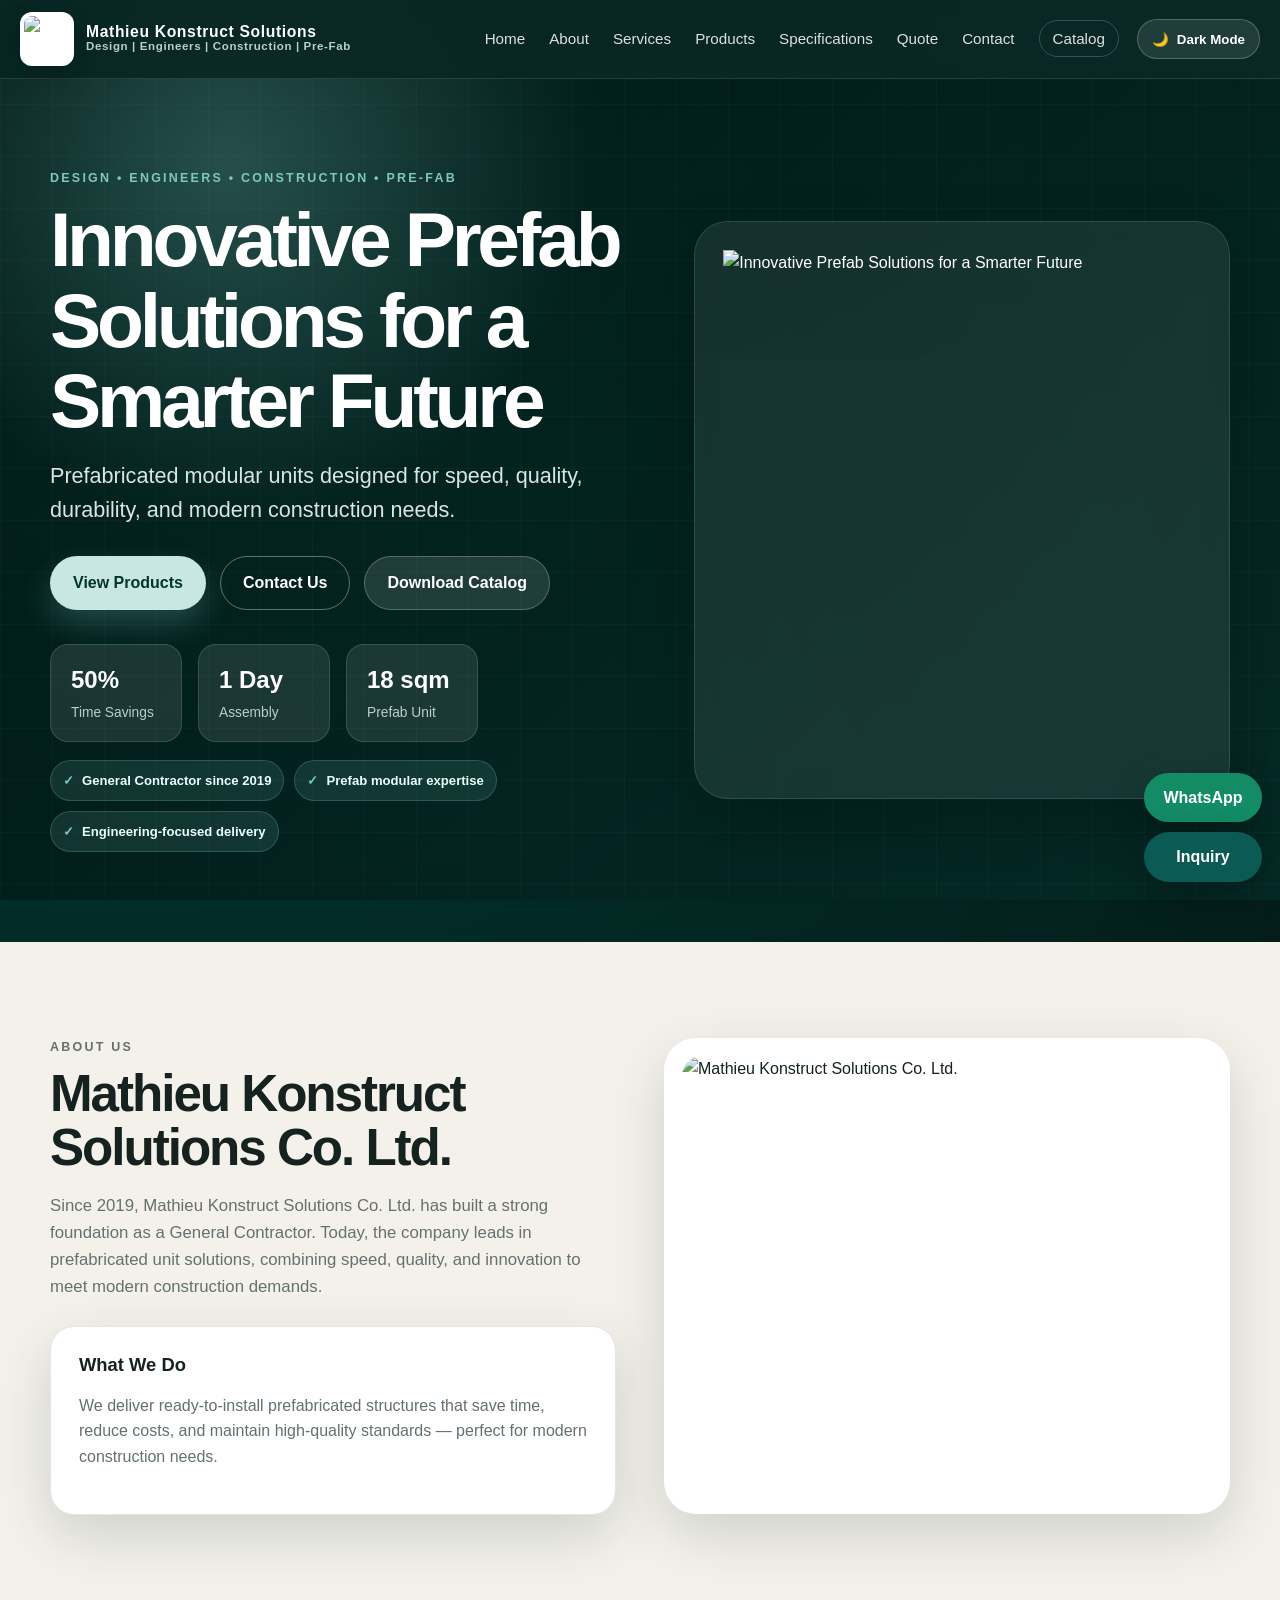
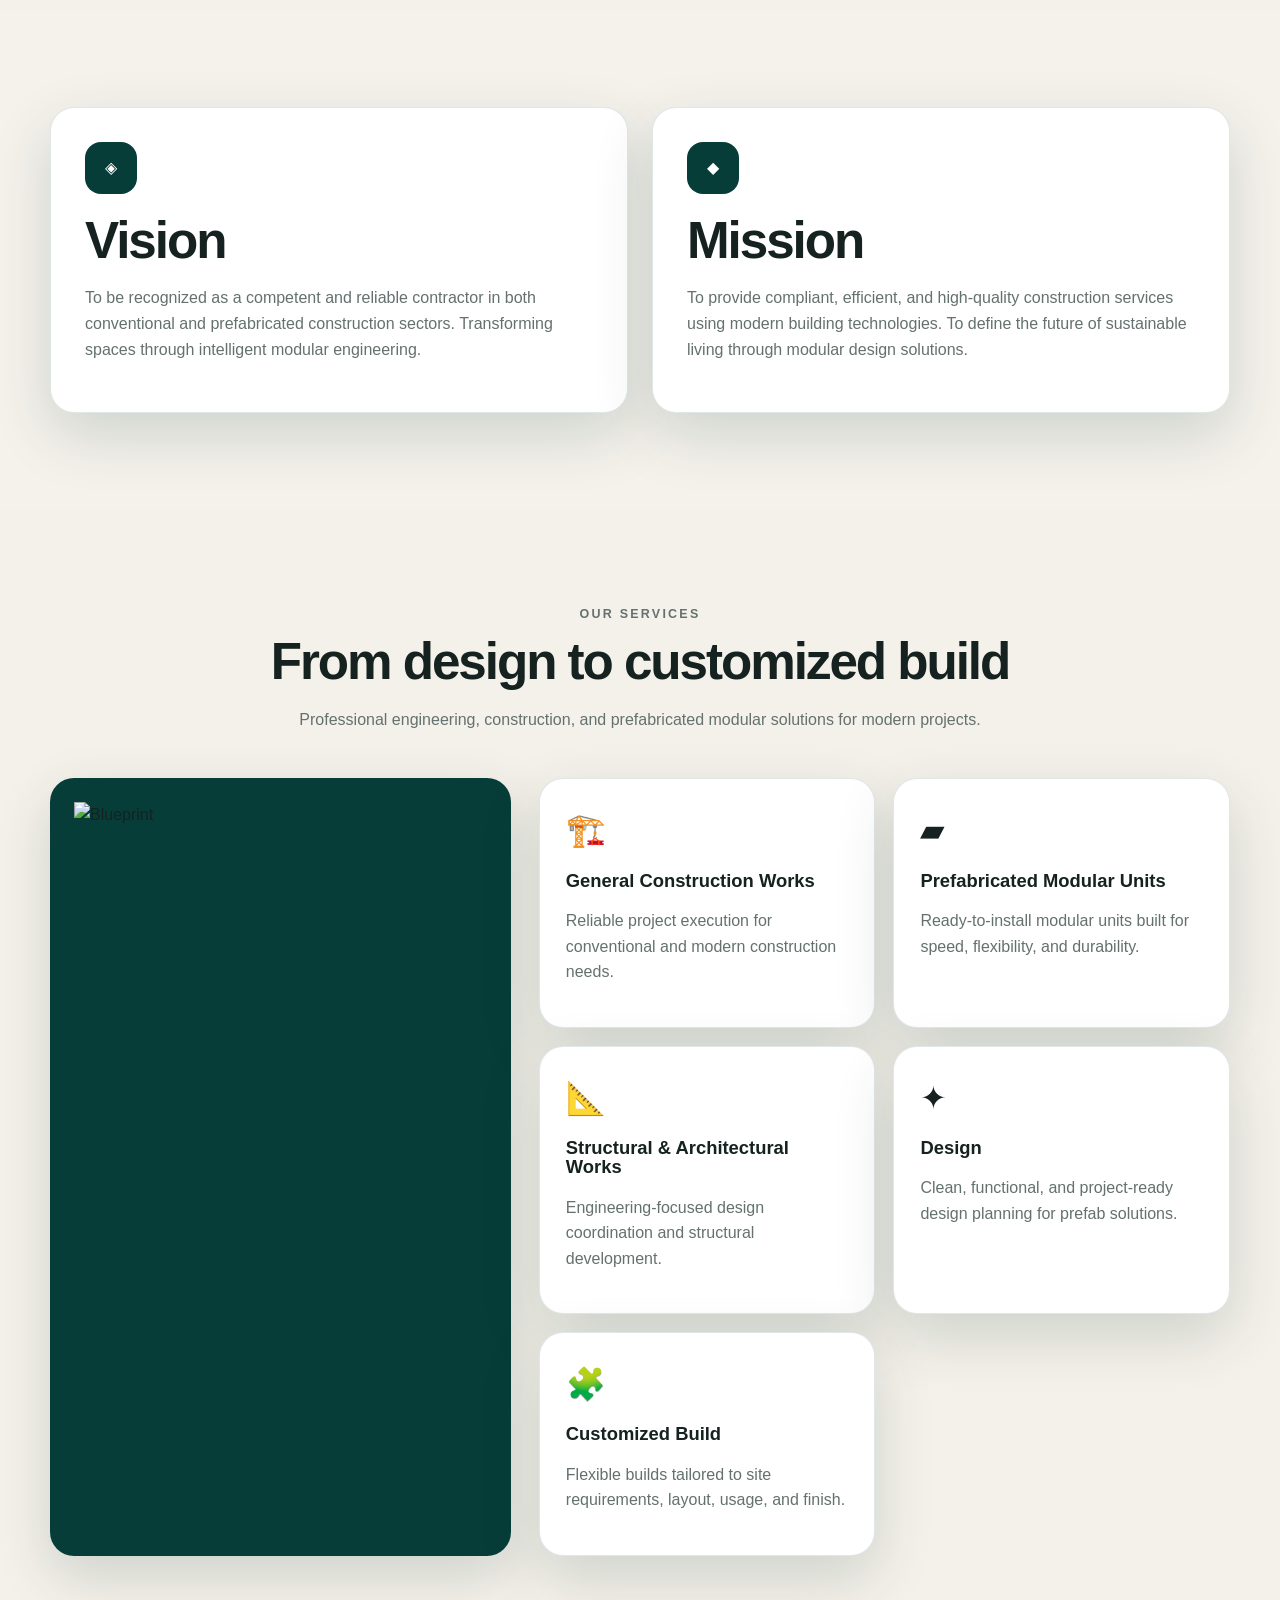
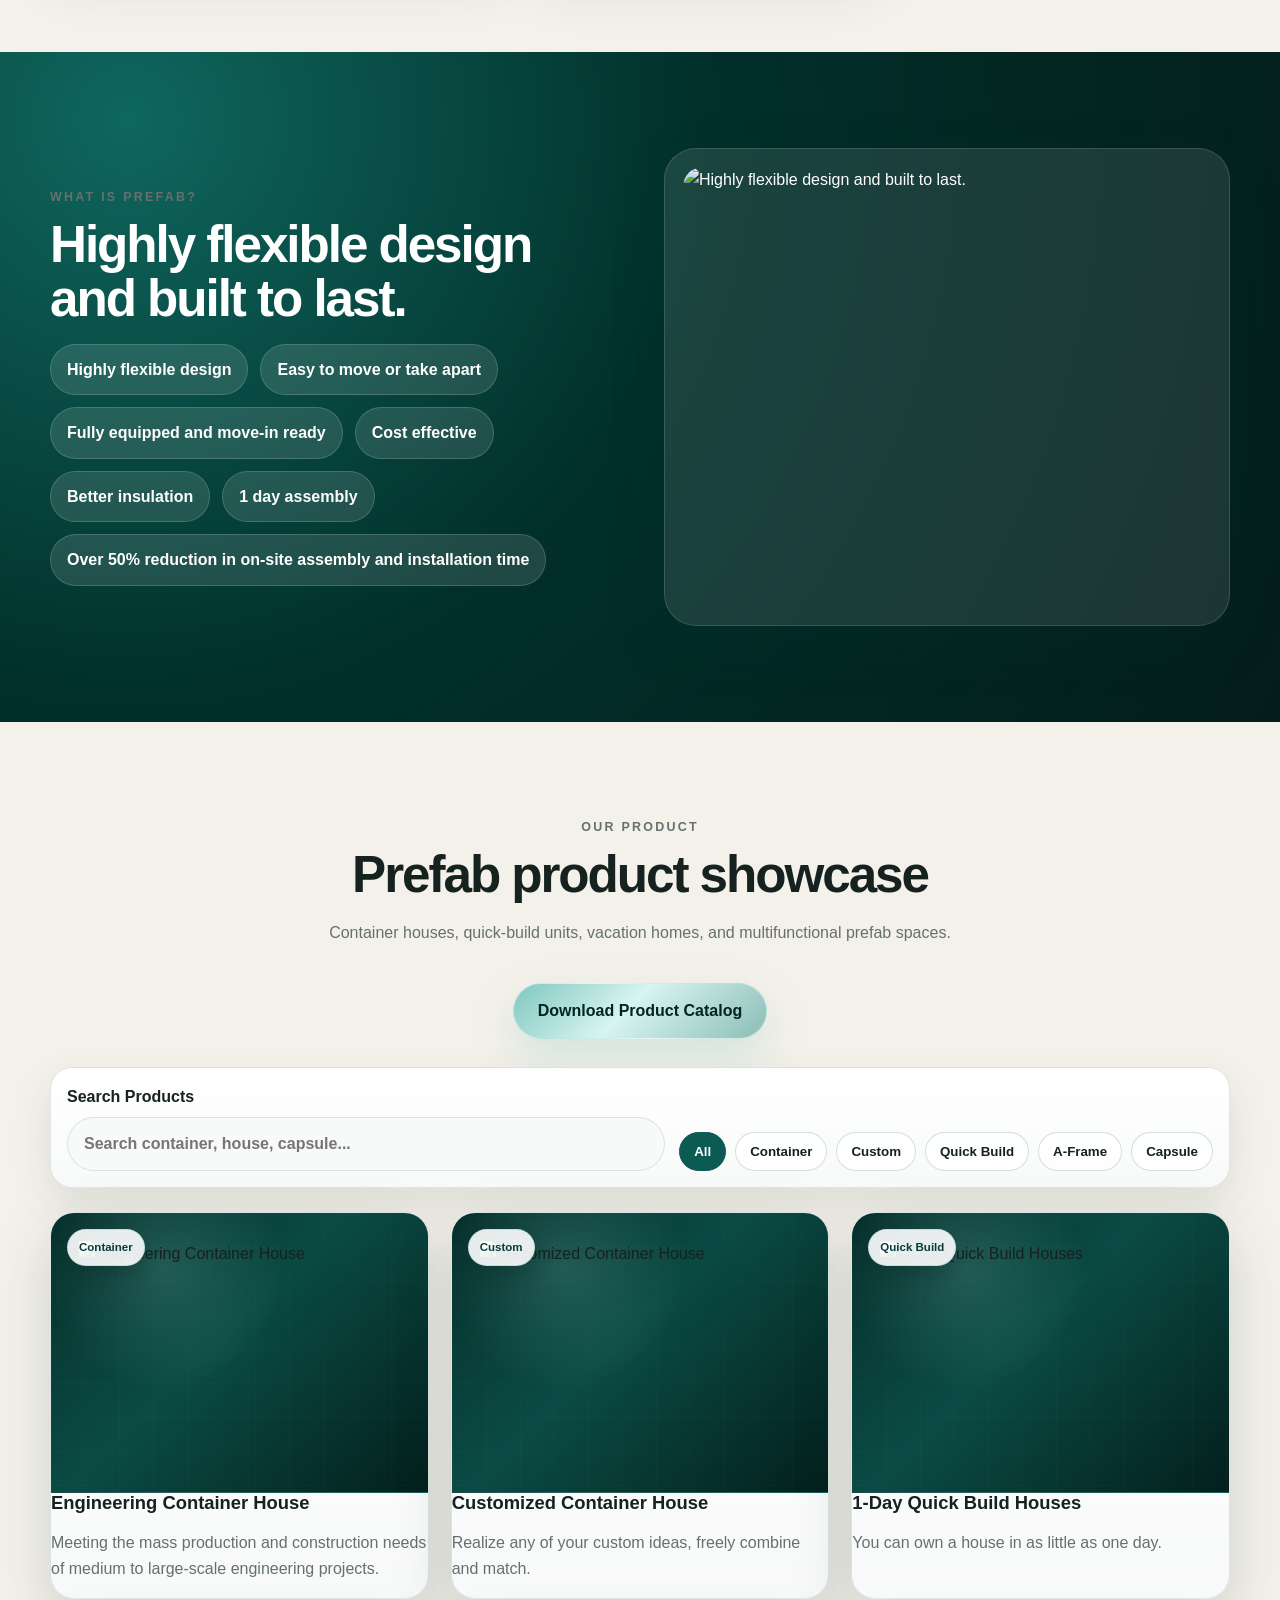
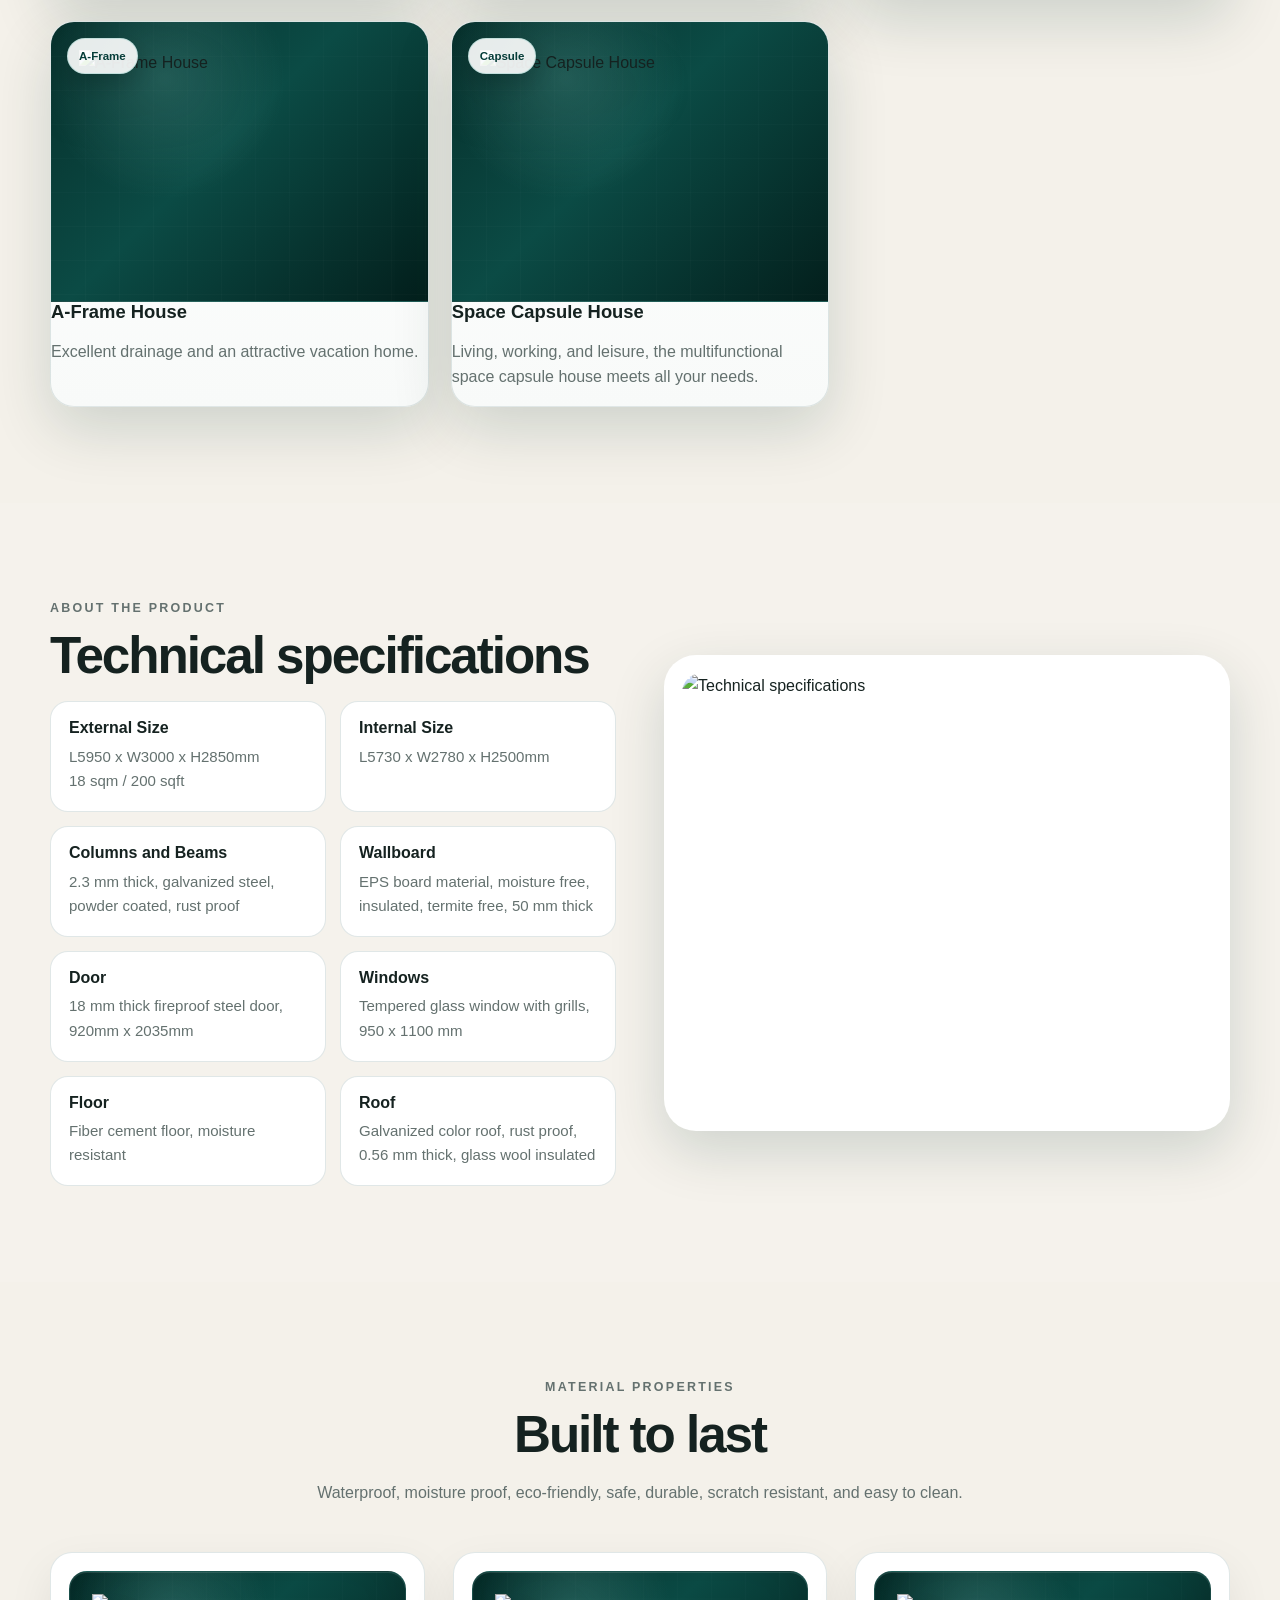
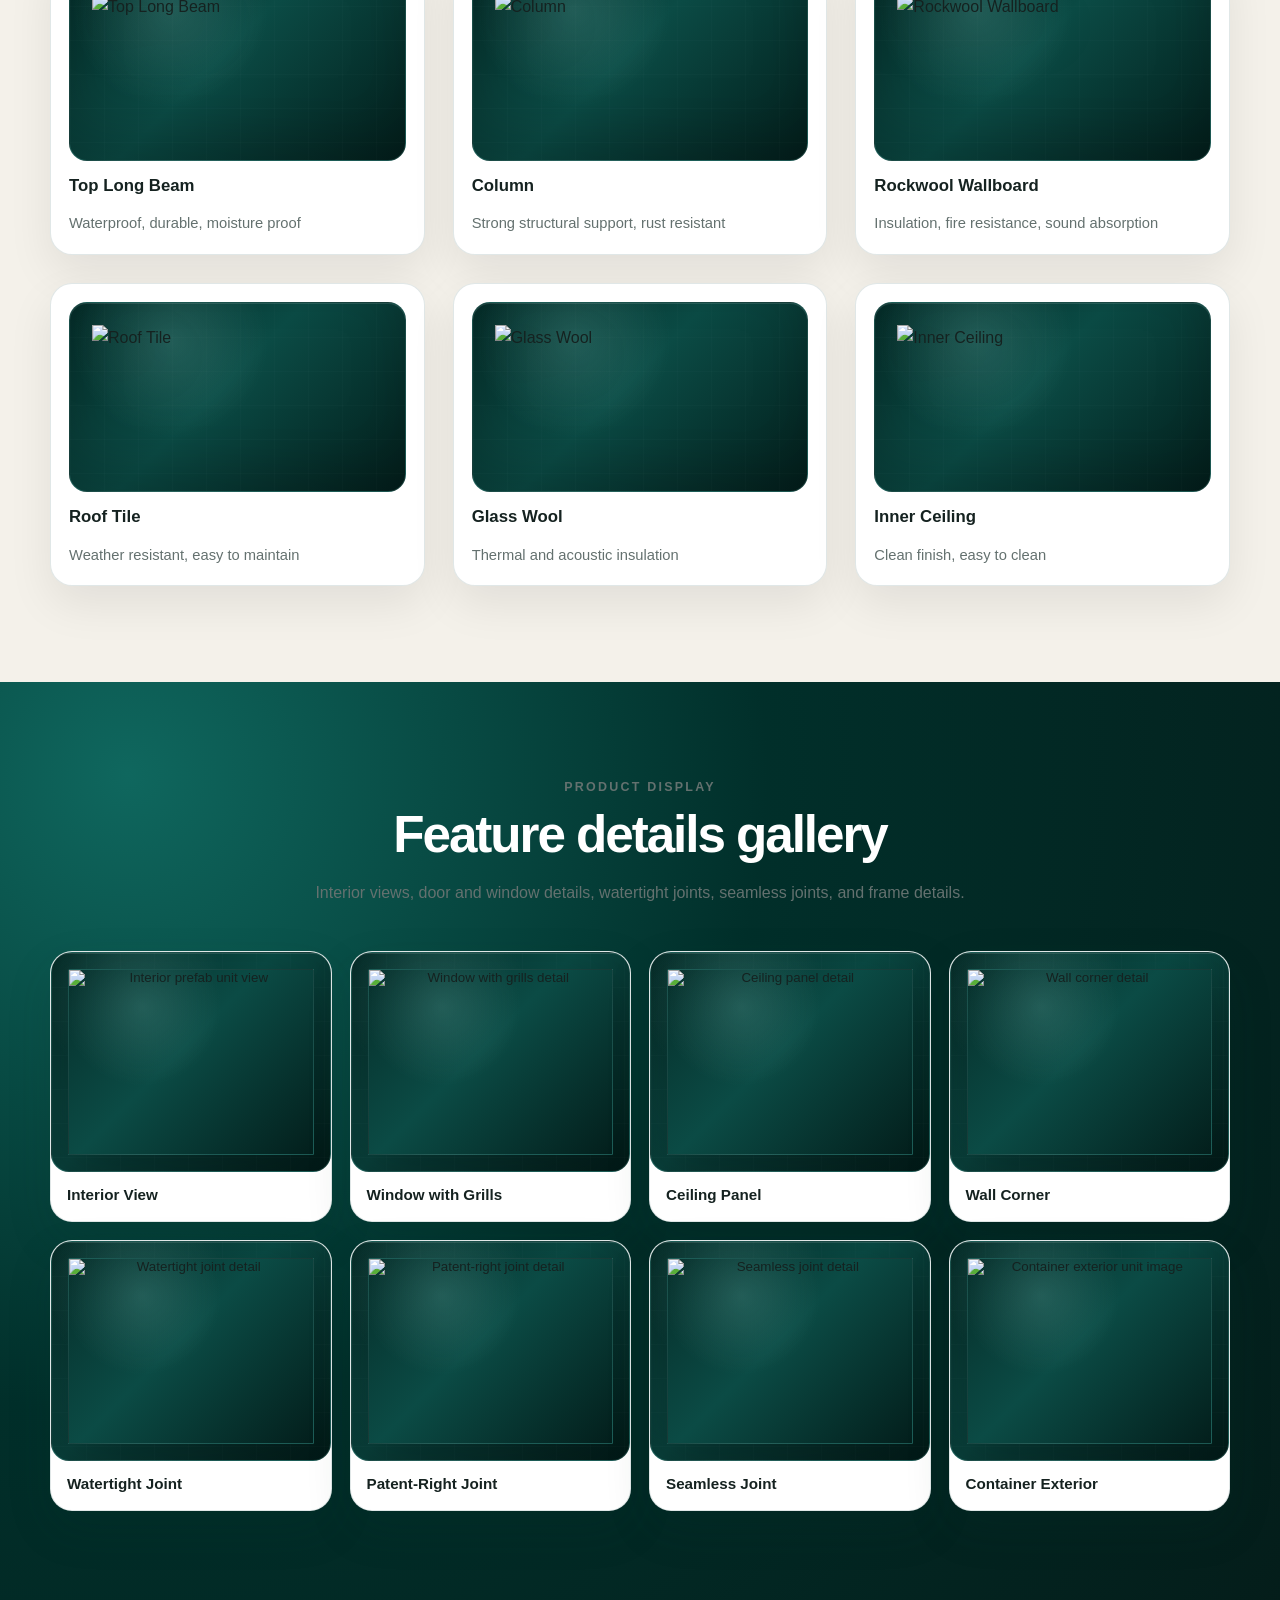
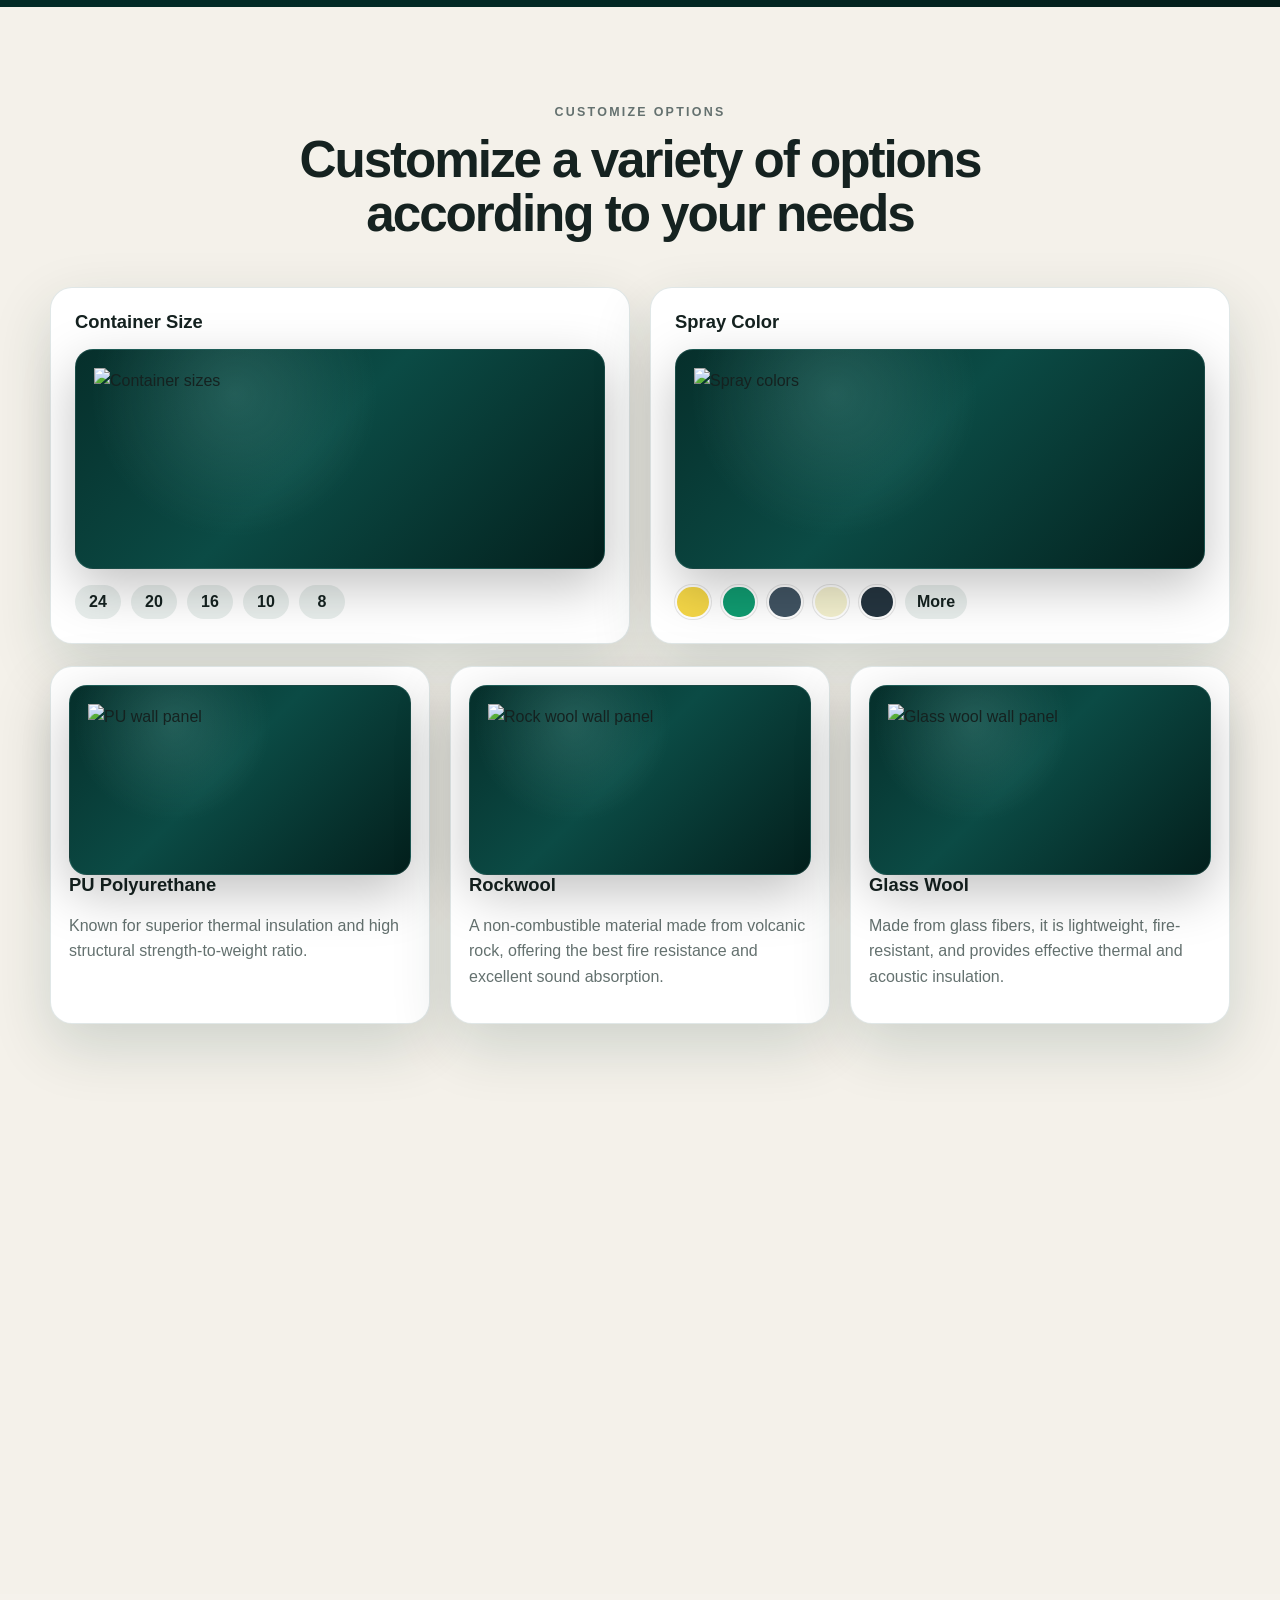
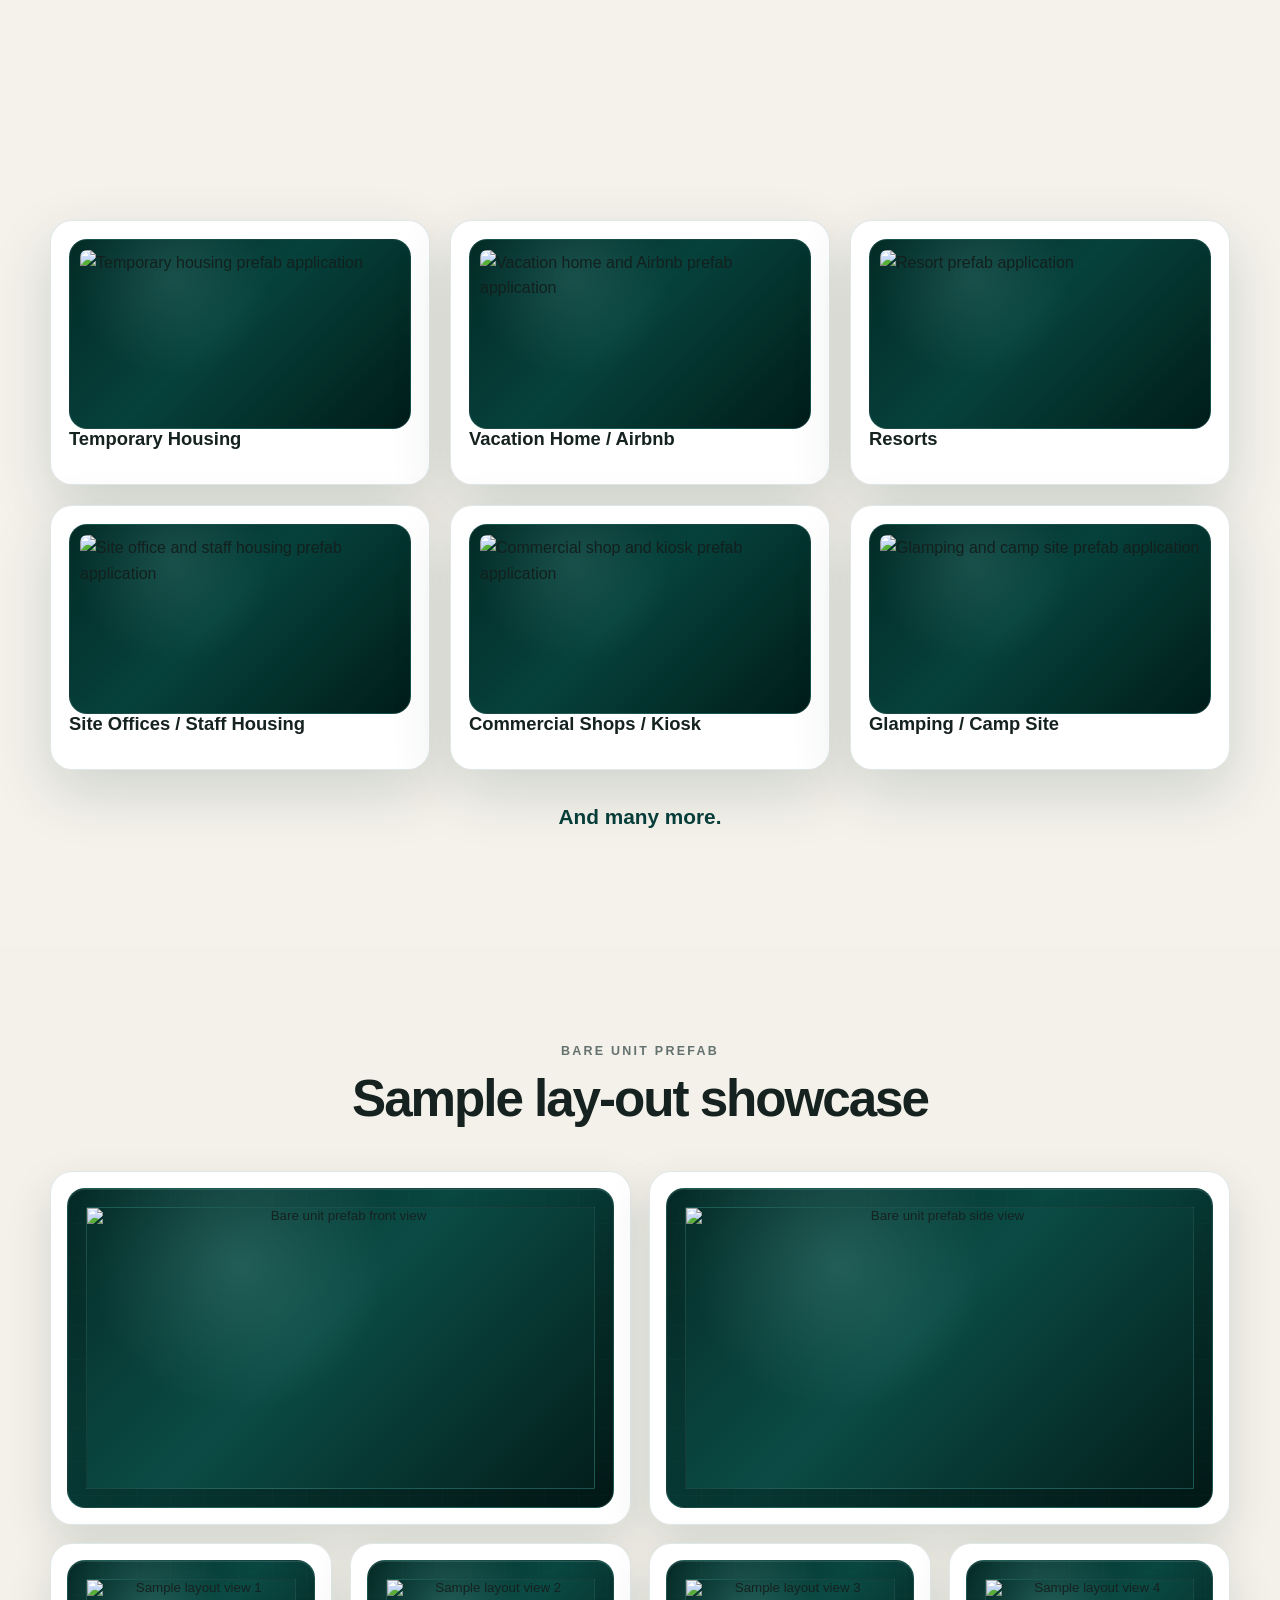
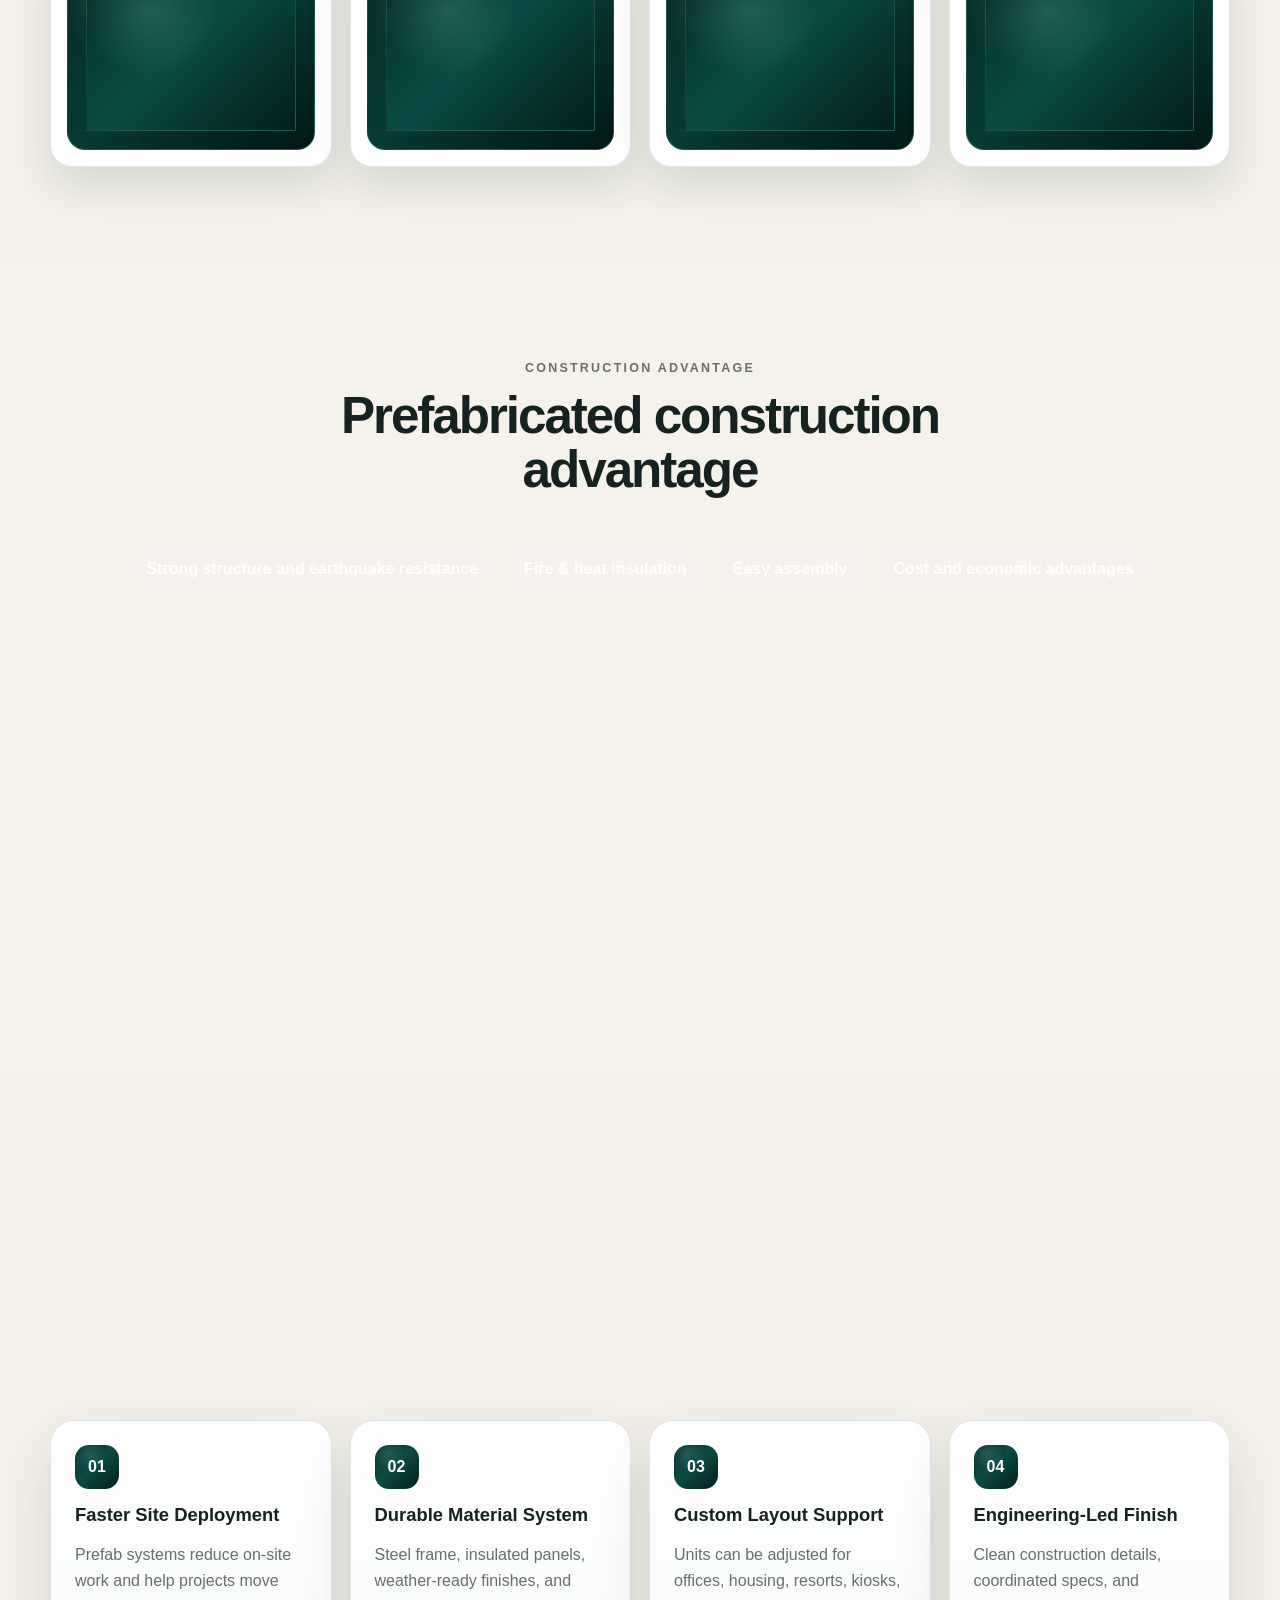
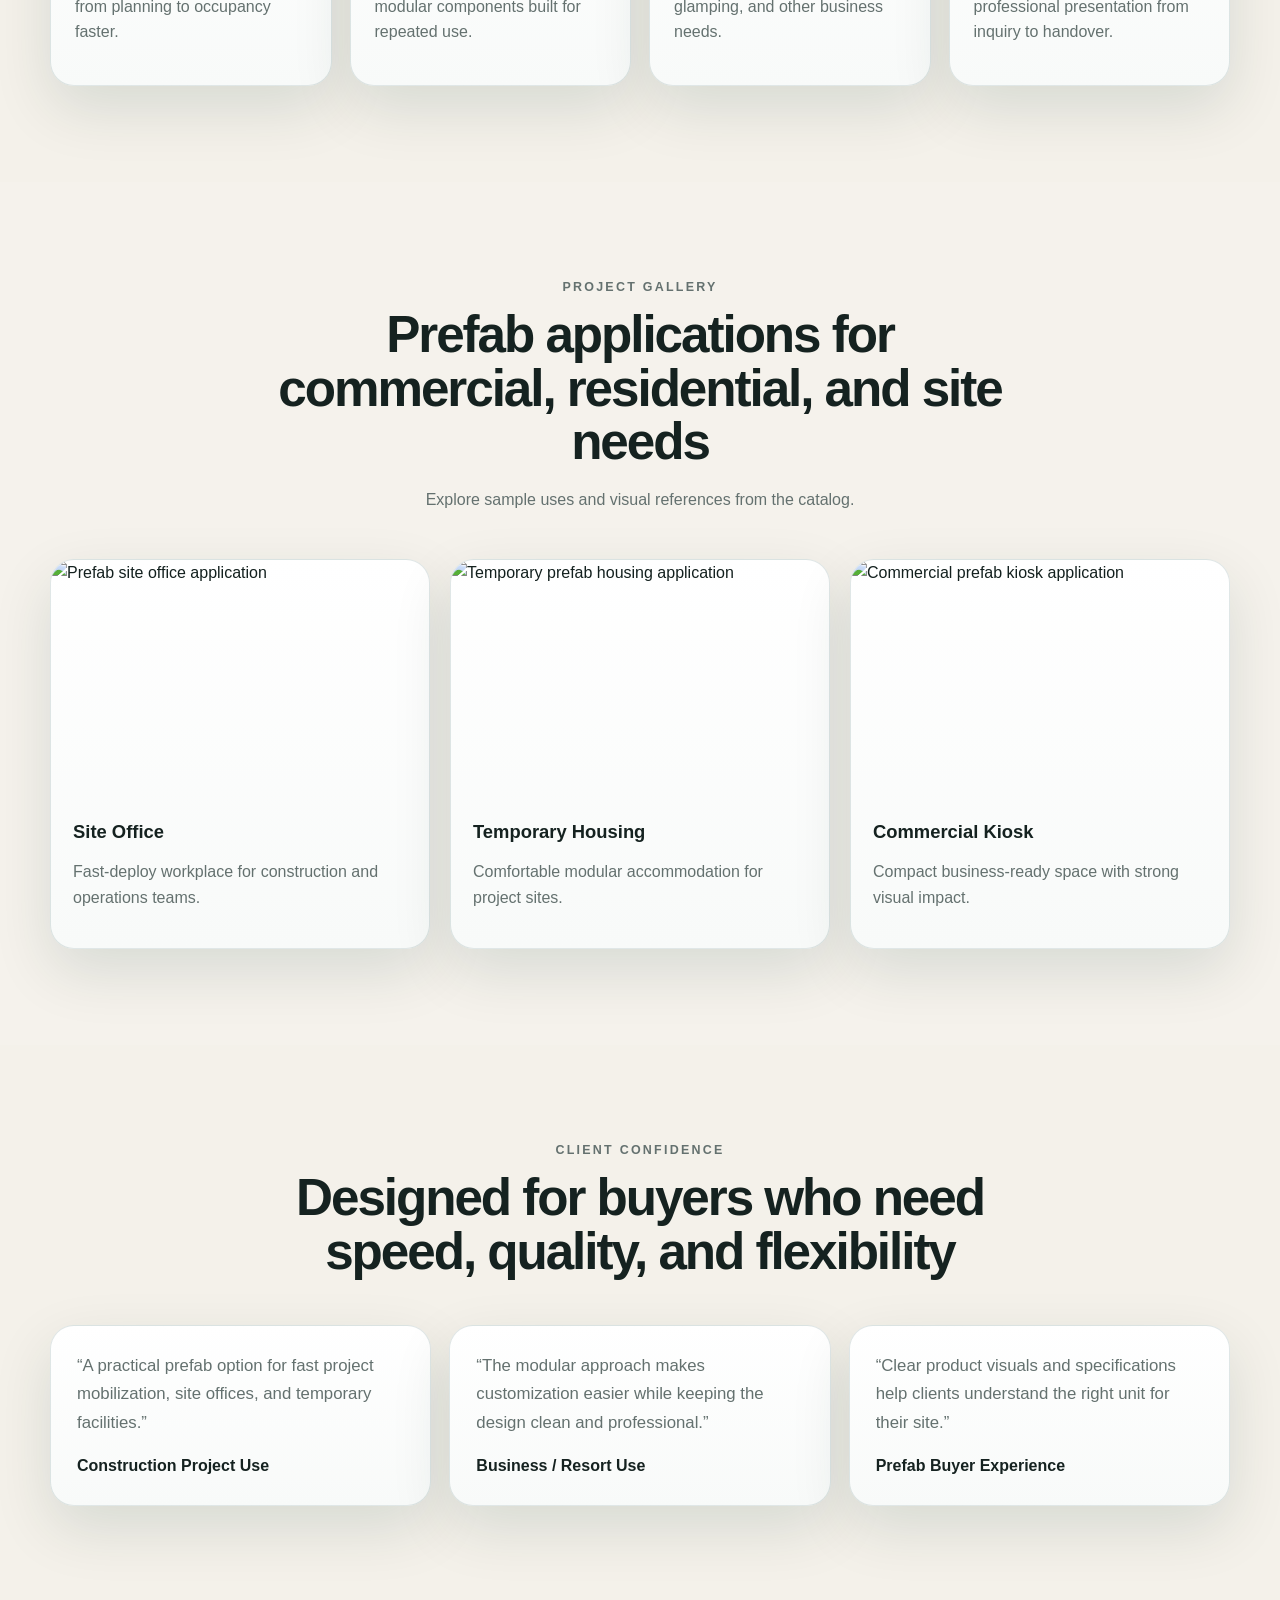
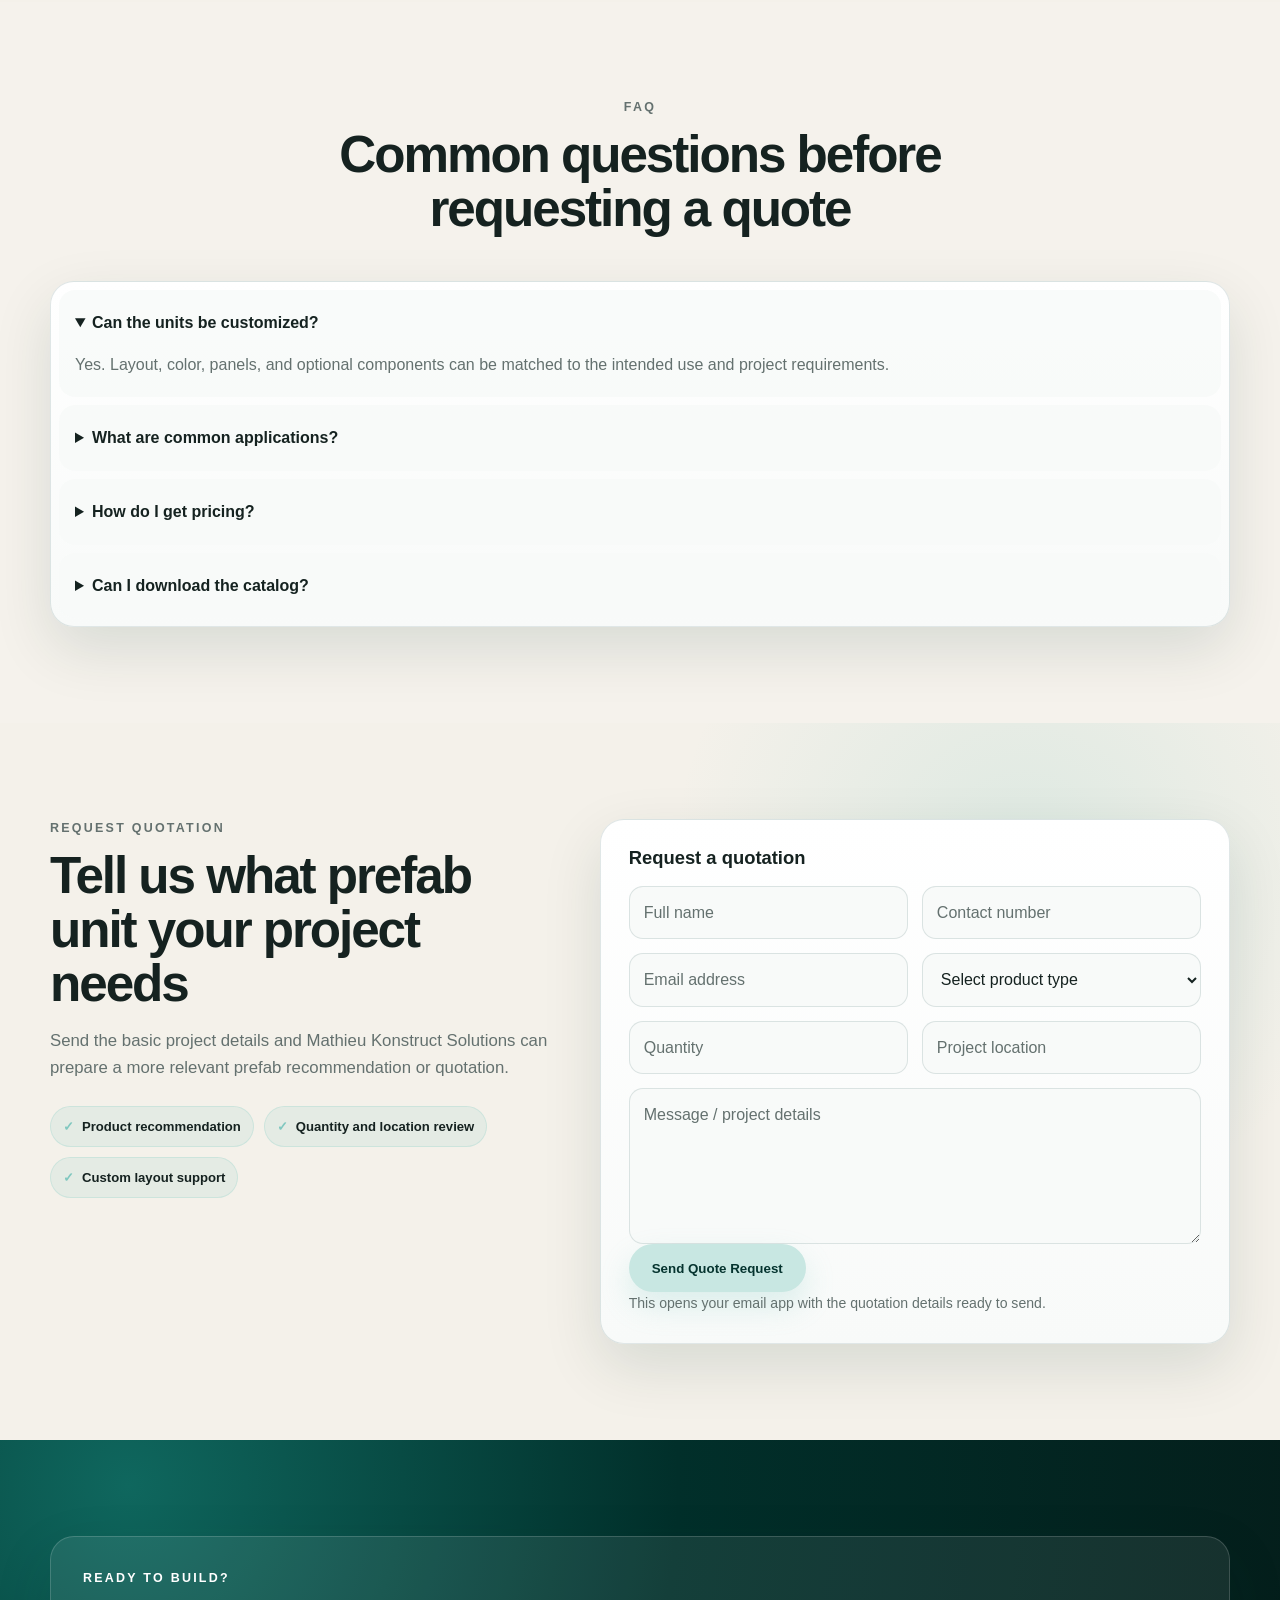
==== commit 955b638f: "Add files via upload" ====
--- a/index.html
+++ b/index.html
@@ -8,18 +8,755 @@
   <meta name="keywords" content="Mathieu Konstruct Solutions, prefab, prefabricated units, modular units, container house, construction, engineering, Paranaque, Bulacan" />
   <meta property="og:title" content="Mathieu Konstruct Solutions Co. Ltd. | Prefabricated Modular Units" />
   <meta property="og:description" content="Innovative prefab solutions for a smarter future." />
-  <meta property="og:image" content="assets/images/logo.png" />
+  <meta property="og:image" content="./assets/images/logo.png" />
   <meta property="og:type" content="website" />
   <meta name="theme-color" content="#062f2b" />
+  <style>
+:root {
+  --teal: #073d39;
+  --teal-2: #0b5a53;
+  --green: #012f2a;
+  --cream: #f4f1ea;
+  --white: #ffffff;
+  --gray: #d6dddb;
+  --metal: #9aa8a6;
+  --ink: #152220;
+  --muted: #64716f;
+  --shadow: 0 20px 55px rgba(1, 47, 42, .16);
+  --radius: 24px;
+}
+
+* { box-sizing: border-box; }
+html { scroll-behavior: smooth; }
+body {
+  margin: 0;
+  font-family: Inter, Montserrat, Poppins, Arial, sans-serif;
+  color: var(--ink);
+  background: var(--cream);
+  line-height: 1.6;
+}
+img { max-width: 100%; display: block; }
+a { color: inherit; text-decoration: none; }
+.container { width: min(1180px, calc(100% - 32px)); margin: 0 auto; }
+.section { padding: 96px 0; position: relative; overflow: hidden; }
+.section-dark { background: radial-gradient(circle at 10% 10%, #0f675e 0%, var(--green) 45%, #041d1a 100%); color: var(--white); }
+.section-muted { background: #e8eeec; }
+.eyebrow { margin: 0 0 10px; color: #7fc7bf; text-transform: uppercase; letter-spacing: .18em; font-size: .78rem; font-weight: 800; }
+h1, h2, h3 { line-height: 1.05; margin: 0 0 18px; }
+h1 { font-size: clamp(2.5rem, 6vw, 5.8rem); letter-spacing: -.055em; }
+h2 { font-size: clamp(2rem, 4vw, 3.4rem); letter-spacing: -.04em; }
+h3 { font-size: 1.15rem; }
+p { margin: 0 0 16px; }
+
+.site-header { position: sticky; top: 0; z-index: 1000; background: rgba(3, 35, 32, .88); backdrop-filter: blur(18px); border-bottom: 1px solid rgba(255,255,255,.12); }
+.navbar { height: 78px; width: min(1240px, calc(100% - 32px)); margin: auto; display: flex; align-items: center; justify-content: space-between; }
+.brand { display: flex; align-items: center; gap: 12px; color: #fff; font-weight: 900; letter-spacing: .04em; }
+.brand img { height: 42px; width: 170px; object-fit: contain; }
+.nav-links { display: flex; align-items: center; gap: 24px; list-style: none; margin: 0; padding: 0; color: #fff; font-size: .95rem; }
+.nav-links a { opacity: .86; transition: .2s; }
+.nav-links a:hover { opacity: 1; color: #bde6df; }
+.nav-toggle { display: none; width: 44px; height: 44px; border: 0; background: transparent; cursor: pointer; }
+.nav-toggle span { display: block; height: 2px; width: 24px; background: #fff; margin: 6px auto; transition: .2s; }
+
+.hero { min-height: 88vh; display: flex; align-items: center; padding: 90px 0; }
+.hero-bg-grid { position: absolute; inset: 0; opacity: .16; background-image: linear-gradient(rgba(255,255,255,.14) 1px, transparent 1px), linear-gradient(90deg, rgba(255,255,255,.14) 1px, transparent 1px); background-size: 52px 52px; }
+.hero-inner { position: relative; display: grid; grid-template-columns: 1.06fr .94fr; gap: 40px; align-items: center; }
+.hero-text { font-size: clamp(1.05rem, 2vw, 1.35rem); color: #d8e5e2; max-width: 700px; }
+.hero-actions { display: flex; flex-wrap: wrap; gap: 14px; margin-top: 28px; }
+.btn { display: inline-flex; align-items: center; justify-content: center; min-height: 48px; padding: 13px 22px; border-radius: 999px; border: 1px solid transparent; font-weight: 800; transition: .25s; cursor: pointer; }
+.btn-primary { background: #c8e7e2; color: #05342f; box-shadow: 0 14px 30px rgba(127,199,191,.24); }
+.btn-primary:hover { transform: translateY(-3px); background: #fff; }
+.btn-outline { border-color: rgba(255,255,255,.36); color: #fff; }
+.btn-outline:hover { background: rgba(255,255,255,.12); transform: translateY(-3px); }
+.btn-outline.dark { border-color: var(--teal); color: var(--teal); }
+.hero-stats { display: flex; gap: 16px; margin-top: 34px; flex-wrap: wrap; }
+.hero-stats div { padding: 16px 20px; border-radius: 18px; background: rgba(255,255,255,.10); border: 1px solid rgba(255,255,255,.13); min-width: 132px; }
+.hero-stats strong { display: block; font-size: 1.5rem; color: #fff; }
+.hero-stats span { color: #b9cfcb; font-size: .86rem; }
+.hero-visual { background: rgba(255,255,255,.08); border: 1px solid rgba(255,255,255,.12); border-radius: 34px; padding: 28px; box-shadow: 0 35px 70px rgba(0,0,0,.22); }
+.hero-visual img { width: 100%; height: 520px; object-fit: contain; object-position: center; filter: drop-shadow(0 25px 35px rgba(0,0,0,.3)); }
+
+.split-grid { display: grid; grid-template-columns: 1fr 1fr; gap: 48px; align-items: center; }
+.reverse { direction: rtl; }
+.reverse > * { direction: ltr; }
+.section-copy > p:not(.eyebrow) { color: var(--muted); font-size: 1.05rem; }
+.section-dark .section-copy > p:not(.eyebrow) { color: #d6e3e0; }
+.info-card, .premium-card, .service-card, .product-card, .material-card, .custom-card, .panel-card, .app-card, .contact-form { background: rgba(255,255,255,.84); border: 1px solid rgba(6,61,57,.12); border-radius: var(--radius); box-shadow: var(--shadow); }
+.accent-card { margin-top: 26px; padding: 28px; border-left: 6px solid var(--teal-2); }
+.image-panel { border-radius: 32px; padding: 18px; background: #fff; box-shadow: var(--shadow); }
+.image-panel img { width: 100%; height: 440px; object-fit: contain; object-position: center; border-radius: 20px; }
+.image-panel-light { background: rgba(255,255,255,.10); border: 1px solid rgba(255,255,255,.14); }
+.two-cards { display: grid; grid-template-columns: repeat(2, 1fr); gap: 24px; }
+.premium-card { padding: 34px; }
+.card-icon { display: inline-grid; place-items: center; width: 52px; height: 52px; border-radius: 16px; background: var(--teal); color: #fff; margin-bottom: 20px; }
+
+.section-heading { text-align: center; max-width: 780px; margin: 0 auto 46px; }
+.section-heading p:not(.eyebrow) { color: var(--muted); }
+.section-dark .section-heading p:not(.eyebrow) { color: #d3e1de; }
+.services-layout { display: grid; grid-template-columns: .8fr 1.2fr; gap: 28px; align-items: stretch; }
+.blueprint-card { background: var(--teal); border-radius: var(--radius); padding: 24px; box-shadow: var(--shadow); }
+.blueprint-card img { width: 100%; height: 100%; min-height: 360px; object-fit: contain; }
+.service-grid { display: grid; grid-template-columns: repeat(2, 1fr); gap: 18px; }
+.service-card { padding: 26px; transition: .25s; }
+.service-card span { font-size: 2rem; display: inline-block; margin-bottom: 14px; }
+.service-card:hover, .product-card:hover, .material-card:hover, .panel-card:hover, .app-card:hover { transform: translateY(-8px); box-shadow: 0 26px 70px rgba(1,47,42,.22); }
+
+.feature-list { display: flex; flex-wrap: wrap; gap: 12px; }
+.feature-list span, .badge-row span, .advantage-list span { padding: 12px 16px; border-radius: 999px; background: rgba(255,255,255,.12); border: 1px solid rgba(255,255,255,.16); color: #fff; font-weight: 700; }
+.product-grid { display: grid; grid-template-columns: repeat(3, 1fr); gap: 22px; }
+.product-card { overflow: hidden; transition: .25s; }
+.product-image-wrap { height: 260px; display: flex; align-items: center; justify-content: center; padding: 24px; background: linear-gradient(135deg, #f4f7f6, #ffffff); overflow: visible; }
+.product-image-wrap img { width: 100%; height: 100%; object-fit: contain; object-position: center; transition: .25s; }
+.product-card:hover .product-image-wrap img { transform: scale(1.04); }
+.product-card div:last-child { padding: 24px; }
+
+.spec-grid { display: grid; grid-template-columns: repeat(2, 1fr); gap: 14px; }
+.spec-grid div { background: #fff; padding: 18px; border-radius: 18px; border: 1px solid rgba(6,61,57,.1); }
+.spec-grid h3 { color: var(--teal); margin-bottom: 8px; font-size: 1rem; }
+.spec-grid p { margin: 0; color: var(--muted); font-size: .94rem; }
+.material-grid, .panel-grid, .application-grid { display: grid; grid-template-columns: repeat(3, 1fr); gap: 20px; }
+.material-card, .panel-card, .app-card { padding: 18px; transition: .25s; }
+.material-card img, .panel-card img, .app-card img { width: 100%; height: 190px; object-fit: contain; object-position: center; border-radius: 18px; background: #f8faf9; }
+.app-card img { object-fit: cover; }
+.badge-row { display: flex; flex-wrap: wrap; gap: 10px; justify-content: center; margin-top: 34px; }
+.badge-row span { background: var(--teal); }
+
+.gallery-grid, .sample-grid { display: grid; grid-template-columns: repeat(4, 1fr); gap: 16px; }
+.gallery-item { border: 0; padding: 0; background: transparent; cursor: pointer; border-radius: 20px; overflow: hidden; box-shadow: var(--shadow); }
+.gallery-item img { width: 100%; height: 220px; object-fit: contain; object-position: center; background: #fff; transition: .3s; }
+.gallery-item:hover img { transform: scale(1.06); }
+.custom-layout { display: grid; grid-template-columns: 1fr 1fr; gap: 20px; margin-bottom: 22px; }
+.custom-card { padding: 24px; }
+.custom-card img { width: 100%; height: 220px; object-fit: contain; background: #f9fbfa; border-radius: 18px; }
+.pill-row, .color-row { display: flex; flex-wrap: wrap; gap: 10px; margin-top: 16px; }
+.pill-row span, .color-row span { display: inline-flex; align-items: center; justify-content: center; min-width: 46px; height: 34px; padding: 0 12px; border-radius: 999px; background: #e8eeec; font-weight: 800; }
+.color-row span:not(:last-child) { width: 36px; min-width: 36px; padding: 0; border: 2px solid #fff; box-shadow: 0 0 0 1px rgba(0,0,0,.1); }
+.c-yellow { background: #f4d647 !important; } .c-green { background: #109c71 !important; } .c-blue { background: #415463 !important; } .c-cream { background: #f3f0ce !important; } .c-dark { background: #253540 !important; }
+.additional-options { margin-top: 22px; padding: 24px; background: var(--teal); color: #fff; border-radius: var(--radius); text-align: center; }
+.center-note { text-align: center; font-weight: 900; font-size: 1.3rem; color: var(--teal); margin-top: 30px; }
+.layout-showcase { display: grid; grid-template-columns: 1fr 1fr; gap: 18px; margin-bottom: 22px; }
+.layout-showcase img { height: 360px; width: 100%; object-fit: contain; background: #fff; border-radius: 24px; box-shadow: var(--shadow); padding: 12px; }
+.advantage-list { display: flex; flex-wrap: wrap; gap: 12px; justify-content: center; margin-bottom: 42px; }
+.timeline { display: grid; grid-template-columns: repeat(5, 1fr); gap: 14px; }
+.timeline div { background: rgba(255,255,255,.10); border: 1px solid rgba(255,255,255,.14); border-radius: 20px; padding: 22px; text-align: center; }
+.timeline strong { display: block; font-size: 2rem; color: #c8e7e2; }
+.timeline span { font-weight: 800; }
+
+.contact-section { background: linear-gradient(rgba(244,241,234,.88), rgba(244,241,234,.94)), url('./assets/images/contact-background.png') center/cover no-repeat; }
+.contact-grid { display: grid; grid-template-columns: 1fr .9fr; gap: 34px; align-items: start; }
+.contact-list { list-style: none; padding: 0; margin: 24px 0; }
+.contact-list li { margin-bottom: 14px; padding-left: 20px; border-left: 4px solid var(--teal-2); }
+.contact-form { padding: 28px; display: grid; gap: 14px; }
+.contact-form label { display: grid; gap: 7px; font-weight: 800; color: var(--teal); }
+.contact-form input, .contact-form select, .contact-form textarea { width: 100%; border: 1px solid rgba(6,61,57,.18); border-radius: 14px; padding: 13px 14px; font: inherit; background: #fff; }
+.form-note { color: var(--muted); font-size: .88rem; margin: 0; }
+.footer { background: #041d1a; color: #dfe9e7; padding: 46px 0 0; }
+.footer-grid { display: grid; grid-template-columns: 1.2fr .8fr 1fr; gap: 30px; }
+.footer img { width: 210px; height: auto; margin-bottom: 14px; }
+.footer a { display: block; margin-bottom: 8px; color: #dfe9e7; }
+.copyright { margin-top: 34px; padding: 18px; text-align: center; border-top: 1px solid rgba(255,255,255,.1); color: #9fb4b1; }
+
+.back-to-top { position: fixed; right: 18px; bottom: 18px; width: 46px; height: 46px; border-radius: 999px; border: 0; background: var(--teal); color: #fff; font-size: 1.3rem; cursor: pointer; opacity: 0; pointer-events: none; transition: .25s; z-index: 900; }
+.back-to-top.show { opacity: 1; pointer-events: auto; }
+body.lightbox-open { overflow: hidden; }
+.lightbox-clickable-image { cursor: zoom-in; transition: transform .32s ease, filter .32s ease, box-shadow .32s ease; }
+.lightbox-trigger-wrap { position: relative; overflow: hidden; }
+.lightbox-trigger-wrap::after { content: 'Click to view'; position: absolute; left: 14px; bottom: 14px; z-index: 3; padding: 8px 12px; border-radius: 999px; background: rgba(5, 31, 29, .74); color: #fff; font-size: .78rem; font-weight: 800; letter-spacing: .02em; opacity: 0; transform: translateY(8px); pointer-events: none; transition: opacity .28s ease, transform .28s ease; backdrop-filter: blur(8px); }
+.lightbox-trigger-wrap:hover::after, .lightbox-trigger-wrap:focus-within::after { opacity: 1; transform: translateY(0); }
+.lightbox-trigger-wrap:hover .lightbox-clickable-image, .lightbox-clickable-image:focus { transform: scale(1.035); filter: saturate(1.05) contrast(1.03); box-shadow: 0 18px 42px rgba(0,0,0,.20); outline: none; }
+.lightbox { position: fixed; inset: 0; background: rgba(1, 12, 11, .82); backdrop-filter: blur(16px); -webkit-backdrop-filter: blur(16px); display: flex; align-items: center; justify-content: center; z-index: 2000; padding: 34px; opacity: 0; visibility: hidden; pointer-events: none; transition: opacity .24s ease, visibility .24s ease; }
+.lightbox.open { opacity: 1; visibility: visible; pointer-events: auto; }
+.lightbox.closing { opacity: 0; visibility: visible; }
+.lightbox img { max-width: min(1120px, 88vw); max-height: 84vh; width: auto; height: auto; object-fit: contain; border-radius: 22px; background: #fff; padding: 10px; box-shadow: 0 32px 90px rgba(0,0,0,.46); transform: scale(.94); opacity: 0; transition: transform .24s ease, opacity .24s ease; }
+.lightbox.open img { transform: scale(1); opacity: 1; }
+.lightbox button { position: absolute; border: 1px solid rgba(255,255,255,.22); background: rgba(255,255,255,.13); color: #fff; cursor: pointer; border-radius: 999px; transition: transform .22s ease, background .22s ease, border-color .22s ease; backdrop-filter: blur(10px); }
+.lightbox button:hover, .lightbox button:focus { transform: scale(1.08); background: rgba(255,255,255,.24); border-color: rgba(255,255,255,.38); outline: none; }
+.lightbox-close { top: 20px; right: 20px; width: 48px; height: 48px; font-size: 2rem; line-height: 1; }
+.lightbox-prev, .lightbox-next { top: 50%; width: 52px; height: 52px; font-size: 2.6rem; line-height: 1; }
+.lightbox-prev { left: 20px; transform: translateY(-50%); } .lightbox-next { right: 20px; transform: translateY(-50%); }
+.lightbox-prev:hover, .lightbox-prev:focus, .lightbox-next:hover, .lightbox-next:focus { transform: translateY(-50%) scale(1.08); }
+.lightbox button.hidden { display: none; }
+.reveal { opacity: 0; transform: translateY(24px); transition: opacity .65s ease, transform .65s ease; }
+.reveal.visible { opacity: 1; transform: translateY(0); }
+
+@media (max-width: 980px) {
+  .nav-toggle { display: block; }
+  .nav-links { position: fixed; top: 78px; right: 0; width: min(320px, 100%); height: calc(100vh - 78px); background: var(--green); flex-direction: column; align-items: flex-start; padding: 30px; transform: translateX(100%); transition: .25s; }
+  .nav-links.open { transform: translateX(0); }
+  .hero-inner, .split-grid, .services-layout, .contact-grid { grid-template-columns: 1fr; }
+  .hero { min-height: auto; }
+  .hero-visual img { height: 390px; }
+  .product-grid, .material-grid, .panel-grid, .application-grid { grid-template-columns: repeat(2, 1fr); }
+  .gallery-grid, .sample-grid { grid-template-columns: repeat(2, 1fr); }
+  .timeline { grid-template-columns: 1fr; }
+  .footer-grid, .custom-layout, .layout-showcase { grid-template-columns: 1fr; }
+}
+
+@media (max-width: 640px) {
+  .section { padding: 68px 0; }
+  .navbar { height: 68px; }
+  .brand img { width: 132px; }
+  .brand span { display: none; }
+  .nav-links { top: 68px; height: calc(100vh - 68px); }
+  .hero-actions, .hero-stats { flex-direction: column; }
+  .btn { width: 100%; }
+  .two-cards, .service-grid, .product-grid, .material-grid, .panel-grid, .application-grid, .gallery-grid, .sample-grid, .spec-grid { grid-template-columns: 1fr; }
+  .image-panel img, .hero-visual img, .layout-showcase img { height: 300px; }
+  .product-image-wrap { height: 230px; }
+  .gallery-item img { height: 210px; }
+}
+
+
+/* ===== V2 FIXES: clearer branding, no-crop images, safer responsive layout ===== */
+html, body { max-width: 100%; overflow-x: hidden; }
+.brand { gap: 12px; min-width: 0; }
+.brand img { display: none; }
+.brand-mark {
+  display: inline-flex;
+  align-items: center;
+  justify-content: center;
+  width: 48px;
+  height: 48px;
+  flex: 0 0 48px;
+  border-radius: 14px;
+  background: linear-gradient(135deg, #ffffff, #b7c7c4);
+  color: #063d39;
+  font-weight: 950;
+  letter-spacing: -0.06em;
+  box-shadow: 0 12px 28px rgba(0,0,0,.22);
+  border: 1px solid rgba(255,255,255,.65);
+}
+.brand-text {
+  color: #fff;
+  font-weight: 900;
+  font-size: .98rem;
+  line-height: 1.05;
+  max-width: 230px;
+  white-space: normal;
+}
+.site-header.scrolled { box-shadow: 0 10px 35px rgba(0,0,0,.18); }
+.hero-visual, .image-panel, .blueprint-card, .product-card, .material-card, .panel-card, .app-card, .custom-card { overflow: visible; }
+.hero-visual img, .image-panel img, .blueprint-card img, .product-image-wrap img, .material-card img, .panel-card img, .app-card img, .gallery-item img, .layout-showcase img, .custom-card img {
+  object-fit: contain !important;
+  object-position: center !important;
+}
+.app-card img { background: #f8faf9; padding: 10px; }
+.product-image-wrap {
+  min-height: 280px;
+  height: 280px;
+  padding: 28px;
+  border-bottom: 1px solid rgba(6,61,57,.08);
+}
+.product-card { display: flex; flex-direction: column; height: 100%; }
+.product-card > div:last-child { flex: 1; }
+.gallery-item { background: #fff; }
+.gallery-item:hover img { transform: scale(1.025); }
+.footer-brand { display: flex; align-items: center; gap: 12px; color: #fff; font-weight: 900; margin-bottom: 12px; }
+.footer img { display: none; }
+.lightbox img { width: auto; height: auto; padding: 10px; }
+.contact-form input:focus, .contact-form select:focus, .contact-form textarea:focus { outline: 3px solid rgba(32, 123, 112, .25); border-color: #207b70; }
+.nav-links a:focus-visible, .btn:focus-visible, .gallery-item:focus-visible, .back-to-top:focus-visible { outline: 3px solid rgba(198,231,226,.75); outline-offset: 3px; }
+@media (max-width: 980px) {
+  .product-image-wrap { height: 255px; min-height: 255px; }
+  .hero-visual img { height: 340px; }
+  .nav-links { box-shadow: -20px 0 45px rgba(0,0,0,.22); }
+}
+@media (max-width: 640px) {
+  .brand-mark { width: 42px; height: 42px; flex-basis: 42px; font-size: .9rem; }
+  .brand-text { display: inline-block; max-width: 168px; font-size: .82rem; }
+  .product-image-wrap { height: 240px; min-height: 240px; padding: 20px; }
+  .gallery-item img, .material-card img, .panel-card img, .app-card img { height: 200px; }
+  .hero-visual img, .image-panel img, .layout-showcase img { height: 285px; }
+  .lightbox { padding: 16px; }
+  .lightbox-prev, .lightbox-next { width: 44px; height: 44px; font-size: 2rem; }
+}
+
+/* === Final image presentation fixes: Material, Feature Gallery, Sample Layout === */
+.material-grid {
+  display: grid !important;
+  grid-template-columns: repeat(3, minmax(0, 1fr)) !important;
+  gap: 28px !important;
+}
+.material-card {
+  background: #ffffff !important;
+  border-radius: 22px !important;
+  padding: 18px !important;
+  box-shadow: 0 18px 45px rgba(0, 0, 0, 0.08) !important;
+  border: 1px solid rgba(0, 64, 58, 0.08) !important;
+  transition: transform 0.3s ease, box-shadow 0.3s ease !important;
+  overflow: hidden !important;
+}
+.material-card:hover { transform: translateY(-6px); box-shadow: 0 24px 60px rgba(0, 0, 0, 0.12) !important; }
+.material-image-wrap { height: 190px; width: 100%; background: linear-gradient(135deg, #f8faf9, #ffffff); border-radius: 18px; display: flex; align-items: center; justify-content: center; padding: 22px; overflow: hidden; }
+.material-image-wrap img { width: 100% !important; height: 100% !important; object-fit: contain !important; object-position: center !important; display: block !important; background: transparent !important; border-radius: 0 !important; }
+.material-card h3 { margin-top: 16px; font-size: 1.05rem; font-weight: 800; color: #072f2b; }
+
+.feature-gallery-grid { display: grid; grid-template-columns: repeat(4, minmax(0, 1fr)); gap: 18px; }
+.feature-gallery-card { background: #ffffff !important; border-radius: 20px !important; overflow: hidden !important; box-shadow: 0 16px 40px rgba(0, 0, 0, 0.10) !important; transition: transform 0.3s ease, box-shadow 0.3s ease !important; border: 0 !important; padding: 0 !important; cursor: pointer; }
+.feature-gallery-card:hover { transform: translateY(-5px); box-shadow: 0 22px 50px rgba(0, 0, 0, 0.14) !important; }
+.feature-gallery-image-wrap { height: 220px; background: linear-gradient(135deg, #f7f8f6, #ffffff); display: flex; align-items: center; justify-content: center; padding: 16px; overflow: hidden; }
+.feature-gallery-image-wrap img { width: 100% !important; height: 100% !important; object-fit: contain !important; object-position: center !important; display: block !important; background: transparent !important; padding: 0 !important; border-radius: 0 !important; }
+.feature-gallery-card:hover .feature-gallery-image-wrap img { transform: scale(1.035); }
+.feature-gallery-caption { padding: 14px 16px 18px; font-size: 0.95rem; font-weight: 800; color: #082c29; text-align: left; }
+
+.sample-layout-grid { display: grid; grid-template-columns: repeat(12, 1fr); gap: 18px; }
+.sample-layout-card { background: #ffffff !important; border-radius: 22px !important; overflow: hidden !important; box-shadow: 0 18px 45px rgba(0, 0, 0, 0.08) !important; padding: 16px !important; border: 0 !important; cursor: pointer; }
+.sample-layout-card.large { grid-column: span 6; }
+.sample-layout-card.small { grid-column: span 3; }
+.sample-layout-image-wrap { height: 320px; border-radius: 16px; background: linear-gradient(135deg, #f6f7f4, #ffffff); display: flex; align-items: center; justify-content: center; padding: 18px; overflow: hidden; }
+.sample-layout-card.small .sample-layout-image-wrap { height: 190px; }
+.sample-layout-image-wrap img { width: 100% !important; height: 100% !important; object-fit: contain !important; object-position: center !important; display: block !important; background: transparent !important; padding: 0 !important; border-radius: 0 !important; }
+.sample-layout-card:hover .sample-layout-image-wrap img { transform: scale(1.035); }
+
+@media (max-width: 1024px) { .material-grid { grid-template-columns: repeat(2, 1fr) !important; } .feature-gallery-grid { grid-template-columns: repeat(2, 1fr); } .sample-layout-card.large, .sample-layout-card.small { grid-column: span 6; } }
+@media (max-width: 640px) { .material-grid, .feature-gallery-grid, .sample-layout-grid { grid-template-columns: 1fr !important; } .sample-layout-card.large, .sample-layout-card.small { grid-column: auto; } .material-image-wrap { height: 170px; } .feature-gallery-image-wrap { height: 200px; } .sample-layout-image-wrap { height: 220px; } }
+
+
+/* --- Admin/CMS compatible branding updates --- */
+.brand { gap: 12px; }
+.brand img, .footer-brand img { width: 54px; height: 54px; object-fit: contain; border-radius: 12px; background: #ffffff; padding: 4px; box-shadow: 0 10px 24px rgba(0,0,0,.18); display: block; }
+.brand .brand-text { display: block; font-weight: 900; color: #fff; max-width: 260px; white-space: normal; }
+.brand .brand-tagline { display: block; color: #b9cfcb; font-size: .72rem; line-height: 1.2; }
+.footer-brand { display: flex; align-items: center; gap: 12px; }
+.footer-brand strong { display: block; color: #fff; }
+.footer-brand div { color: #b9cfcb; }
+.material-card p { margin: 0; color: var(--muted); font-size: .92rem; }
+.contact-grid { display: grid; grid-template-columns: 1fr 1fr; gap: 30px; align-items: start; }
+.contact-list p { color: #dfe9e7; }
+.contact-list a { color: #fff; }
+.contact-form { padding: 26px; }
+.form-grid { display: grid; gap: 14px; }
+.form-grid textarea, .form-grid input { width: 100%; padding: 14px 16px; border-radius: 14px; border: 1px solid rgba(6,61,57,.14); font: inherit; }
+.timeline { display: grid; grid-template-columns: repeat(5, 1fr); gap: 16px; }
+.timeline-card { background: #fff; border-radius: 22px; padding: 24px 18px; box-shadow: var(--shadow); text-align: center; }
+.timeline-card span { display: inline-grid; place-items: center; width: 52px; height: 52px; border-radius: 999px; background: var(--teal); color: #fff; font-weight: 900; margin-bottom: 14px; }
+.timeline-card h3 { font-size: 1rem; color: var(--teal); margin: 0; }
+@media (max-width: 980px) { .timeline { grid-template-columns: repeat(2, 1fr); } }
+@media (max-width: 640px) {
+  .brand img, .footer-brand img { width: 44px; height: 44px; }
+  .brand .brand-text { max-width: 180px; font-size: .82rem; }
+  .brand .brand-tagline { display: none; }
+  .contact-grid, .timeline { grid-template-columns: 1fr; }
+}
+
+
+/* ===== Premium themed image panels + dark mode system ===== */
+:root {
+  --page-bg: #f4f1ea;
+  --section-bg: #ffffff;
+  --card-bg: #ffffff;
+  --card-bg-soft: #f8faf9;
+  --text-main: #152220;
+  --text-muted: #64716f;
+  --border-soft: rgba(6, 61, 57, 0.12);
+  --image-panel-bg:
+    radial-gradient(circle at 30% 20%, rgba(127, 199, 191, 0.22), transparent 35%),
+    linear-gradient(135deg, #062f2b 0%, #0b4b45 45%, #031f1c 100%);
+}
+
+body.dark-theme {
+  --page-bg: #031f1c;
+  --section-bg: #062f2b;
+  --card-bg: #0a3530;
+  --card-bg-soft: #0d403a;
+  --text-main: #f3fbf9;
+  --text-muted: #b9cfcb;
+  --border-soft: rgba(127, 199, 191, 0.18);
+  --ink: #f3fbf9;
+  --muted: #b9cfcb;
+  --cream: #031f1c;
+  --image-panel-bg:
+    radial-gradient(circle at 25% 20%, rgba(127, 199, 191, 0.28), transparent 38%),
+    linear-gradient(135deg, #021917 0%, #073d39 45%, #010f0e 100%);
+}
+
+body {
+  background: var(--page-bg);
+  color: var(--text-main);
+  transition: background-color .25s ease, color .25s ease;
+}
+
+.section { background: var(--page-bg); }
+.section-dark { background: radial-gradient(circle at 10% 10%, #0f675e 0%, var(--green) 45%, #041d1a 100%); }
+.section-muted { background: color-mix(in srgb, var(--page-bg), #ffffff 8%); }
+
+.product-card,
+.material-card,
+.feature-gallery-card,
+.sample-layout-card,
+.app-card,
+.panel-card,
+.custom-card,
+.premium-card,
+.service-card,
+.info-card,
+.contact-form,
+.timeline-card,
+.spec-grid div {
+  background: var(--card-bg) !important;
+  color: var(--text-main);
+  border: 1px solid var(--border-soft) !important;
+}
+
+.product-card,
+.material-card,
+.feature-gallery-card,
+.sample-layout-card,
+.app-card,
+.panel-card,
+.custom-card,
+.premium-card,
+.service-card,
+.contact-form {
+  box-shadow: 0 22px 60px rgba(1, 47, 42, 0.16);
+}
+
+.product-card p,
+.material-card p,
+.panel-card p,
+.service-card p,
+.premium-card p,
+.section-heading p,
+.section-copy p,
+.spec-grid p,
+.form-note {
+  color: var(--text-muted) !important;
+}
+
+.product-card h3,
+.material-card h3,
+.panel-card h3,
+.app-card h3,
+.service-card h3,
+.premium-card h2,
+.premium-card h3,
+.spec-grid h3,
+.timeline-card h3 {
+  color: var(--text-main);
+}
+
+.theme-toggle {
+  display: inline-flex;
+  align-items: center;
+  gap: 8px;
+  min-height: 40px;
+  padding: 9px 14px;
+  border-radius: 999px;
+  border: 1px solid rgba(255,255,255,0.22);
+  background: rgba(255,255,255,0.10);
+  color: #ffffff;
+  font-weight: 800;
+  cursor: pointer;
+  transition: 0.25s ease;
+  white-space: nowrap;
+}
+
+.theme-toggle:hover {
+  background: rgba(255,255,255,0.18);
+  transform: translateY(-2px);
+}
+
+body.dark-theme .theme-toggle {
+  background: rgba(127,199,191,0.16);
+  border-color: rgba(127,199,191,0.32);
+}
+
+.image-theme-panel,
+.product-image-wrap,
+.material-image-wrap,
+.feature-gallery-image-wrap,
+.sample-layout-image-wrap {
+  background: var(--image-panel-bg) !important;
+  border: 1px solid rgba(127, 199, 191, 0.16);
+  border-radius: 18px;
+  position: relative;
+  overflow: hidden !important;
+  isolation: isolate;
+}
+
+.product-image-wrap {
+  height: 280px;
+  min-height: 280px;
+  display: flex;
+  align-items: center;
+  justify-content: center;
+  padding: 28px;
+  border-radius: 0;
+  border-width: 0 0 1px 0;
+  border-color: rgba(127, 199, 191, 0.18);
+}
+
+.material-image-wrap,
+.feature-gallery-image-wrap,
+.sample-layout-image-wrap {
+  box-shadow: inset 0 1px 0 rgba(255,255,255,.10), inset 0 -28px 55px rgba(0,0,0,.18);
+}
+
+.image-theme-panel::before,
+.product-image-wrap::before,
+.material-image-wrap::before,
+.feature-gallery-image-wrap::before,
+.sample-layout-image-wrap::before {
+  content: "";
+  position: absolute;
+  inset: 0;
+  background-image:
+    linear-gradient(rgba(255,255,255,0.045) 1px, transparent 1px),
+    linear-gradient(90deg, rgba(255,255,255,0.045) 1px, transparent 1px);
+  background-size: 34px 34px;
+  opacity: 0.40;
+  pointer-events: none;
+  z-index: 0;
+}
+
+.image-theme-panel::after,
+.product-image-wrap::after,
+.material-image-wrap::after,
+.feature-gallery-image-wrap::after,
+.sample-layout-image-wrap::after {
+  content: "";
+  position: absolute;
+  inset: 1px;
+  border-radius: inherit;
+  background: radial-gradient(circle at 50% 100%, rgba(255,255,255,.10), transparent 48%);
+  pointer-events: none;
+  z-index: 0;
+}
+
+.image-theme-panel img,
+.product-image-wrap img,
+.material-image-wrap img,
+.feature-gallery-image-wrap img,
+.sample-layout-image-wrap img {
+  position: relative;
+  z-index: 1;
+  width: 100% !important;
+  height: 100% !important;
+  object-fit: contain !important;
+  object-position: center !important;
+  background: transparent !important;
+  border-radius: 0 !important;
+  filter: drop-shadow(0 18px 26px rgba(0,0,0,0.32));
+}
+
+.product-image-wrap img { filter: drop-shadow(0 24px 32px rgba(0, 0, 0, 0.45)); }
+
+.product-card {
+  background: linear-gradient(180deg, var(--card-bg) 0%, var(--card-bg-soft) 100%) !important;
+  border-radius: 24px;
+  overflow: hidden !important;
+}
+
+.material-card,
+.panel-card,
+.app-card,
+.custom-card,
+.feature-gallery-card,
+.sample-layout-card {
+  border-radius: 22px !important;
+}
+
+.panel-card img,
+.custom-card img,
+.layout-showcase img,
+.gallery-item img {
+  background: var(--image-panel-bg) !important;
+  border: 1px solid rgba(127, 199, 191, 0.16);
+  border-radius: 18px;
+  padding: 18px;
+  object-fit: contain !important;
+  object-position: center !important;
+  filter: drop-shadow(0 18px 26px rgba(0,0,0,0.24));
+}
+
+.app-card img {
+  background:
+    linear-gradient(rgba(3,31,28,.20), rgba(3,31,28,.20)),
+    var(--image-panel-bg) !important;
+  border: 1px solid rgba(127, 199, 191, 0.16);
+  border-radius: 18px;
+  padding: 10px;
+  object-fit: cover !important;
+  object-position: center !important;
+  filter: saturate(1.02) contrast(1.02);
+}
+
+.feature-gallery-card,
+.sample-layout-card {
+  box-shadow: 0 18px 45px rgba(1,47,42,.14) !important;
+}
+
+.feature-gallery-caption { color: var(--text-main) !important; }
+.contact-section { background: linear-gradient(color-mix(in srgb, var(--page-bg), transparent 10%), color-mix(in srgb, var(--page-bg), transparent 4%)), url('./assets/images/contact-background.png') center/cover no-repeat; }
+.contact-form label { color: var(--text-main); }
+.contact-form input, .contact-form select, .contact-form textarea { background: var(--card-bg-soft); color: var(--text-main); border-color: var(--border-soft); }
+.contact-form input::placeholder, .contact-form textarea::placeholder { color: var(--text-muted); }
+
+body.dark-theme .site-header { background: rgba(1, 15, 14, .88); border-bottom-color: rgba(127,199,191,.16); }
+body.dark-theme h1,
+body.dark-theme h2,
+body.dark-theme h3 { color: #f3fbf9; }
+body.dark-theme p { color: #b9cfcb; }
+body.dark-theme .product-card,
+body.dark-theme .material-card,
+body.dark-theme .feature-gallery-card,
+body.dark-theme .sample-layout-card,
+body.dark-theme .app-card,
+body.dark-theme .panel-card,
+body.dark-theme .custom-card,
+body.dark-theme .premium-card,
+body.dark-theme .service-card,
+body.dark-theme .contact-form,
+body.dark-theme .timeline-card,
+body.dark-theme .spec-grid div {
+  background: linear-gradient(180deg, #0a3530 0%, #062824 100%) !important;
+  border: 1px solid rgba(127,199,191,0.18) !important;
+  box-shadow: 0 22px 60px rgba(0,0,0,0.32) !important;
+}
+body.dark-theme .product-card h3,
+body.dark-theme .material-card h3,
+body.dark-theme .feature-gallery-caption,
+body.dark-theme .app-card h3,
+body.dark-theme .timeline-card h3,
+body.dark-theme .spec-grid h3 { color: #ffffff !important; }
+body.dark-theme .product-card p,
+body.dark-theme .material-card p,
+body.dark-theme .service-card p,
+body.dark-theme .premium-card p { color: #c7d8d5 !important; }
+body.dark-theme .pill-row span,
+body.dark-theme .color-row span { color: #f3fbf9; background: rgba(127,199,191,.14); border: 1px solid rgba(127,199,191,.18); }
+body.dark-theme .lightbox img { background: var(--image-panel-bg); }
+
+@media (max-width: 980px) {
+  .theme-toggle { margin-left: auto; }
+  .product-image-wrap { height: 255px; min-height: 255px; }
+  .nav-links { background: #031f1c; }
+}
+
+@media (max-width: 640px) {
+  .theme-toggle { min-width: 42px; justify-content: center; padding: 9px 12px; }
+  .theme-toggle .theme-label { display: none; }
+  .product-image-wrap { height: 230px; min-height: 230px; padding: 20px; }
+}
+
+
+/* Navbar alignment for theme toggle */
+.navbar { gap: 18px; justify-content: flex-start; }
+.nav-links { margin-left: auto; }
+@media (max-width: 980px) {
+  .nav-links { margin-left: 0; }
+  .theme-toggle { margin-left: auto; }
+}
+
+
+/* ===== Sales-focused premium upgrade ===== */
+.btn-glass{background:rgba(255,255,255,.12);color:#fff;border:1px solid rgba(255,255,255,.24)}.btn-glass:hover{background:rgba(255,255,255,.20);transform:translateY(-2px)}.nav-catalog-link{border:1px solid rgba(127,199,191,.35);border-radius:999px;padding:9px 13px!important}.hero{overflow:hidden}.hero::before{content:"";position:absolute;inset:0;background:radial-gradient(circle at 18% 18%,rgba(127,199,191,.28),transparent 28%),linear-gradient(135deg,rgba(1,15,14,.86),rgba(6,47,43,.72)),url('./assets/images/contact-background.png') center/cover no-repeat;opacity:.98}.hero-inner{z-index:1}.hero-copy h1{max-width:820px;letter-spacing:-.055em}.hero-trust-strip{display:flex;flex-wrap:wrap;gap:10px;margin-top:18px}.hero-trust-strip span,.quote-highlights span{display:inline-flex;align-items:center;gap:8px;padding:9px 12px;border-radius:999px;background:rgba(127,199,191,.13);color:#e8fffb;border:1px solid rgba(127,199,191,.24);font-weight:800;font-size:.82rem}.hero-trust-strip span::before,.quote-highlights span::before{content:"✓";color:#7fc7bf}.hero-visual{backdrop-filter:blur(12px);transform:perspective(1100px) rotateY(-5deg);transition:.35s ease}.hero-visual:hover{transform:perspective(1100px) rotateY(0deg) translateY(-6px)}
+.product-toolbar{display:flex;gap:14px;align-items:end;justify-content:space-between;margin:0 0 24px;padding:16px;border-radius:22px;background:linear-gradient(180deg,var(--card-bg),var(--card-bg-soft));border:1px solid var(--border-soft);box-shadow:0 16px 40px rgba(1,47,42,.10)}.search-box{display:grid;gap:8px;flex:1;font-weight:900;color:var(--text-main)}.search-box input{width:100%;border:1px solid var(--border-soft);border-radius:999px;padding:13px 16px;background:var(--card-bg-soft);color:var(--text-main);font:inherit}.filter-pills{display:flex;gap:9px;flex-wrap:wrap;justify-content:flex-end}.filter-pills button{border:1px solid rgba(6,61,57,.16);background:rgba(255,255,255,.78);color:var(--text-main);border-radius:999px;padding:11px 14px;font-weight:900;cursor:pointer;transition:.2s ease}.filter-pills button.active,.filter-pills button:hover{background:#0b5a53;color:#fff;border-color:#0b5a53}.product-card{position:relative}.product-badge{position:absolute;top:16px;left:16px;z-index:3;padding:8px 11px;border-radius:999px;background:rgba(255,255,255,.90);color:#063d39;border:1px solid rgba(127,199,191,.35);font-weight:900;font-size:.72rem;box-shadow:0 10px 25px rgba(0,0,0,.16)}.product-actions{display:flex;gap:10px;flex-wrap:wrap;margin-top:18px}.product-actions .btn{padding:10px 14px;font-size:.9rem}.product-card.hidden-by-filter{display:none}.no-product-results{grid-column:1/-1;padding:28px;border-radius:20px;text-align:center;color:var(--text-muted);background:var(--card-bg);border:1px dashed var(--border-soft)}
+.trust-grid,.testimonial-grid{display:grid;grid-template-columns:repeat(4,1fr);gap:18px}.trust-card,.testimonial-card,.project-card,.quote-form,.cta-card,.faq-list{background:linear-gradient(180deg,var(--card-bg),var(--card-bg-soft));color:var(--text-main);border:1px solid var(--border-soft);border-radius:24px;box-shadow:0 22px 60px rgba(1,47,42,.12)}.trust-card{padding:24px;transition:.25s ease}.trust-card:hover,.project-card:hover,.testimonial-card:hover{transform:translateY(-6px);box-shadow:0 28px 70px rgba(1,47,42,.18)}.trust-card span{display:inline-flex;width:44px;height:44px;align-items:center;justify-content:center;border-radius:14px;background:var(--image-panel-bg);color:#fff;font-weight:900;margin-bottom:16px}.trust-card p,.testimonial-card p,.project-card p,.faq-list p{color:var(--text-muted)}.project-gallery-grid{display:grid;grid-template-columns:repeat(3,1fr);gap:20px}.project-card{overflow:hidden;transition:.25s ease}.project-card img{width:100%;height:240px;object-fit:cover;display:block;filter:saturate(1.02) contrast(1.02)}.project-card div{padding:22px}.testimonial-grid{grid-template-columns:repeat(3,1fr)}.testimonial-card{padding:26px;margin:0}.testimonial-card p{font-size:1.05rem;line-height:1.7}.testimonial-card cite{display:block;margin-top:16px;font-style:normal;font-weight:900;color:var(--text-main)}.faq-list{padding:8px;display:grid;gap:8px}.faq-list details{border-radius:16px;padding:4px 16px;background:color-mix(in srgb,var(--card-bg-soft),transparent 18%)}.faq-list summary{cursor:pointer;font-weight:900;padding:16px 0;color:var(--text-main)}.faq-list p{margin:0 0 16px}.quote-section{background:radial-gradient(circle at 80% 20%,rgba(127,199,191,.20),transparent 30%),var(--page-bg)}.quote-grid{display:grid;grid-template-columns:.9fr 1.1fr;gap:34px;align-items:start}.quote-highlights{display:flex;flex-wrap:wrap;gap:10px;margin-top:24px}.quote-highlights span{color:var(--text-main);background:rgba(127,199,191,.13)}.quote-form{padding:28px}.form-grid.two{display:grid;grid-template-columns:repeat(2,minmax(0,1fr));gap:14px}.quote-form input,.quote-form select,.quote-form textarea{width:100%;border:1px solid var(--border-soft);border-radius:14px;padding:13px 14px;font:inherit;background:var(--card-bg-soft);color:var(--text-main)}.quote-form textarea{grid-column:1/-1;resize:vertical}.quote-form input::placeholder,.quote-form textarea::placeholder{color:var(--text-muted)}.cta-card{display:flex;justify-content:space-between;align-items:center;gap:24px;padding:32px;background:rgba(255,255,255,.08);border-color:rgba(255,255,255,.16)}.contact-cta .cta-card h2,.contact-cta .cta-card p{color:#fff!important}
+.product-modal{position:fixed;inset:0;z-index:2000;display:none;place-items:center;padding:24px;background:rgba(0,0,0,.68);backdrop-filter:blur(8px)}.product-modal.open{display:grid}.product-modal-card{position:relative;display:grid;grid-template-columns:minmax(280px,.95fr) 1fr;gap:24px;width:min(980px,100%);max-height:min(760px,calc(100vh - 48px));overflow:auto;padding:24px;border-radius:28px;background:linear-gradient(180deg,var(--card-bg),var(--card-bg-soft));border:1px solid rgba(127,199,191,.22);box-shadow:0 35px 100px rgba(0,0,0,.40)}.product-modal-close{position:absolute;top:14px;right:14px;width:42px;height:42px;border-radius:999px;border:0;background:rgba(255,255,255,.16);color:var(--text-main);font-size:1.8rem;cursor:pointer;z-index:3}.product-modal-image{min-height:340px;display:flex;align-items:center;justify-content:center;padding:28px}.product-modal-image img{width:100%;height:100%;max-height:430px;object-fit:contain}.product-modal-content{padding:18px 10px}.product-modal-content h2{margin-top:0}.modal-specs{display:grid;grid-template-columns:repeat(2,1fr);gap:10px;margin:22px 0}.modal-specs span{padding:12px;border-radius:14px;background:rgba(127,199,191,.13);border:1px solid rgba(127,199,191,.18);color:var(--text-main);font-weight:800}.floating-contact{position:fixed;right:18px;bottom:18px;z-index:1200;display:grid;gap:10px}.floating-contact a{display:inline-flex;align-items:center;justify-content:center;min-width:118px;padding:12px 16px;border-radius:999px;color:#fff;text-decoration:none;font-weight:900;box-shadow:0 14px 35px rgba(0,0,0,.28)}.float-whatsapp{background:#138b64}.float-message{background:#0b5a53}
+body.dark-theme .product-toolbar,body.dark-theme .trust-card,body.dark-theme .testimonial-card,body.dark-theme .project-card,body.dark-theme .quote-form,body.dark-theme .cta-card,body.dark-theme .faq-list{box-shadow:0 22px 60px rgba(0,0,0,.32)}body.dark-theme .filter-pills button{background:rgba(127,199,191,.12);color:#f3fbf9;border-color:rgba(127,199,191,.22)}body.dark-theme .filter-pills button.active,body.dark-theme .filter-pills button:hover{background:#7fc7bf;color:#021917}body.dark-theme .product-badge{background:rgba(127,199,191,.92);color:#021917}body.dark-theme .product-modal-close{color:#fff;background:rgba(127,199,191,.18)}body.dark-theme .quote-highlights span,body.dark-theme .modal-specs span{color:#f3fbf9}@media(max-width:980px){.product-toolbar,.cta-card{flex-direction:column;align-items:stretch}.filter-pills{justify-content:flex-start}.trust-grid{grid-template-columns:repeat(2,1fr)}.project-gallery-grid,.testimonial-grid,.quote-grid{grid-template-columns:1fr}.product-modal-card{grid-template-columns:1fr}}@media(max-width:640px){.form-grid.two,.modal-specs,.trust-grid{grid-template-columns:1fr}.project-card img{height:210px}.floating-contact{right:12px;bottom:12px}.floating-contact a{min-width:96px;padding:11px 13px;font-size:.84rem}.product-modal{padding:12px}.product-modal-card{padding:18px;border-radius:22px}}
+
+
+/* Downloadable catalog CTA and button */
+.catalog-download-btn {
+  display: inline-flex;
+  align-items: center;
+  justify-content: center;
+  gap: 10px;
+  min-height: 48px;
+  padding: 14px 24px;
+  border-radius: 999px;
+  background: linear-gradient(135deg, #7fc7bf 0%, #d7f4ef 45%, #8bbdb7 100%);
+  color: #032522;
+  font-weight: 900;
+  text-decoration: none;
+  box-shadow: 0 18px 40px rgba(127, 199, 191, 0.28);
+  border: 1px solid rgba(255, 255, 255, 0.35);
+  transition: 0.25s ease;
+}
+
+.catalog-download-btn:hover,
+.catalog-download-btn:focus-visible {
+  transform: translateY(-3px);
+  box-shadow: 0 24px 55px rgba(127, 199, 191, 0.42);
+}
+
+.product-catalog-action {
+  display: flex;
+  justify-content: center;
+  margin: -8px 0 28px;
+}
+
+.catalog-cta {
+  padding: 80px 24px;
+  background:
+    radial-gradient(circle at 25% 15%, rgba(127, 199, 191, 0.22), transparent 34%),
+    linear-gradient(135deg, #031f1c 0%, #083f39 50%, #021513 100%);
+  color: #ffffff;
+  text-align: center;
+  border-radius: 32px;
+  margin: 60px auto;
+  max-width: 1180px;
+  position: relative;
+  overflow: hidden;
+}
+
+.catalog-cta::before {
+  content: "";
+  position: absolute;
+  inset: 0;
+  background-image:
+    linear-gradient(rgba(255,255,255,0.045) 1px, transparent 1px),
+    linear-gradient(90deg, rgba(255,255,255,0.045) 1px, transparent 1px);
+  background-size: 34px 34px;
+  opacity: 0.35;
+  pointer-events: none;
+}
+
+.catalog-cta-content {
+  position: relative;
+  z-index: 1;
+}
+
+.catalog-cta h2 {
+  font-size: clamp(2rem, 4vw, 3.4rem);
+  margin-bottom: 14px;
+  color: #ffffff;
+}
+
+.catalog-cta p {
+  max-width: 720px;
+  margin: 0 auto 28px;
+  color: #c9dedb;
+  line-height: 1.7;
+}
+
+body.dark-theme .catalog-download-btn {
+  background: linear-gradient(135deg, #7fc7bf 0%, #ffffff 55%, #8bbdb7 100%);
+  color: #031f1c;
+}
+
+@media (max-width: 640px) {
+  .catalog-cta {
+    padding: 58px 18px;
+    border-radius: 24px;
+    margin: 40px 16px;
+  }
+
+  .product-catalog-action .catalog-download-btn {
+    width: 100%;
+  }
+}
+
+  </style>
   <meta name="twitter:card" content="summary_large_image" />
-  <link rel="icon" type="image/png" href="assets/images/logo.png" />
-  <link rel="stylesheet" href="assets/css/style.css" />
+  <link rel="icon" type="image/png" href="./assets/images/logo.png" />
 </head>
 <body>
   <header class="site-header" id="top">
     <nav class="navbar" aria-label="Primary navigation">
       <a class="brand" href="#home" aria-label="Mathieu Konstruct Solutions home">
-        <img id="brandLogo" src="assets/images/logo.png" alt="Mathieu Konstruct Solutions logo" />
+        <img id="brandLogo" src="./assets/images/logo.png" alt="Mathieu Konstruct Solutions logo" />
         <div>
           <span class="brand-text" id="brandText">Mathieu Konstruct Solutions</span>
           <small class="brand-tagline" id="brandTagline">Design | Engineers | Construction | Pre-Fab</small>
@@ -33,7 +770,7 @@
         <li><a href="#specifications">Specifications</a></li>
         <li><a href="#quote">Quote</a></li>
         <li><a href="#contact">Contact</a></li>
-        <li><a class="nav-catalog-link catalog-download-link" href="assets/catalog/PREFAB-CATALOG-MKS-CO-LTD-2026.pdf" download title="Download Mathieu Konstruct Solutions Product Catalog" aria-label="Download Mathieu Konstruct Solutions Product Catalog PDF">Catalog</a></li>
+        <li><a class="nav-catalog-link catalog-download-link" href="./assets/catalog/PREFAB-CATALOG-MKS-CO-LTD-2026.pdf" download title="Download Mathieu Konstruct Solutions Product Catalog" aria-label="Download Mathieu Konstruct Solutions Product Catalog PDF">Catalog</a></li>
       </ul>
       <button class="theme-toggle" id="themeToggle" type="button" aria-label="Toggle dark mode">
         <span class="theme-icon" aria-hidden="true">🌙</span>
@@ -56,7 +793,7 @@
           <div class="hero-actions">
             <a class="btn btn-primary" id="heroPrimaryCta" href="#products">View Products</a>
             <a class="btn btn-outline" id="heroSecondaryCta" href="#quote">Request Quote</a>
-            <a class="btn btn-glass catalog-download-link" id="heroCatalogCta" href="assets/catalog/PREFAB-CATALOG-MKS-CO-LTD-2026.pdf" download title="Download Mathieu Konstruct Solutions Product Catalog" aria-label="Download Mathieu Konstruct Solutions Product Catalog PDF">Download Catalog</a>
+            <a class="btn btn-glass catalog-download-link" id="heroCatalogCta" href="./assets/catalog/PREFAB-CATALOG-MKS-CO-LTD-2026.pdf" download title="Download Mathieu Konstruct Solutions Product Catalog" aria-label="Download Mathieu Konstruct Solutions Product Catalog PDF">Download Catalog</a>
           </div>
           <div class="hero-stats" id="heroStats" aria-label="Key prefab advantages"></div>
           <div class="hero-trust-strip" aria-label="Company trust indicators">
@@ -66,7 +803,7 @@
           </div>
         </div>
         <div class="hero-visual reveal">
-          <img id="heroImage" src="assets/images/hero-prefab-unit.png" alt="Prefabricated modular unit" />
+          <img id="heroImage" src="./assets/images/hero-prefab-unit.png" alt="Prefabricated modular unit" />
         </div>
       </div>
     </section>
@@ -83,7 +820,7 @@
           </div>
         </div>
         <div class="image-panel reveal">
-          <img id="aboutImage" src="assets/images/about-prefab-unit.png" alt="Prefab unit construction concept" loading="lazy" />
+          <img id="aboutImage" src="./assets/images/about-prefab-unit.png" alt="Prefab unit construction concept" loading="lazy" />
         </div>
       </div>
     </section>
@@ -112,7 +849,7 @@
         </div>
         <div class="services-layout">
           <div class="blueprint-card reveal">
-            <img id="servicesBlueprint" src="assets/images/services-blueprint.png" alt="Prefab modular unit blueprint" loading="lazy" />
+            <img id="servicesBlueprint" src="./assets/images/services-blueprint.png" alt="Prefab modular unit blueprint" loading="lazy" />
           </div>
           <div class="service-grid" id="servicesGrid"></div>
         </div>
@@ -122,7 +859,7 @@
     <section class="section section-dark" id="prefab">
       <div class="container split-grid reverse">
         <div class="image-panel image-panel-light reveal">
-          <img id="prefabImage" src="assets/images/what-is-prefab.png" alt="What is prefab advantages infographic" loading="lazy" />
+          <img id="prefabImage" src="./assets/images/what-is-prefab.png" alt="What is prefab advantages infographic" loading="lazy" />
         </div>
         <div class="section-copy reveal">
           <p class="eyebrow" id="prefabEyebrow"></p>
@@ -140,7 +877,7 @@
           <p id="productsBody"></p>
         </div>
         <div class="section-actions reveal product-catalog-action">
-          <a href="assets/catalog/PREFAB-CATALOG-MKS-CO-LTD-2026.pdf"
+          <a href="./assets/catalog/PREFAB-CATALOG-MKS-CO-LTD-2026.pdf"
              class="catalog-download-btn catalog-download-link"
              download
              title="Download Mathieu Konstruct Solutions Product Catalog"
@@ -167,7 +904,7 @@
           <div class="spec-grid" id="specGrid"></div>
         </div>
         <div class="image-panel reveal">
-          <img id="specImage" src="assets/images/product-specification.png" alt="Prefab technical specification illustration" loading="lazy" />
+          <img id="specImage" src="./assets/images/product-specification.png" alt="Prefab technical specification illustration" loading="lazy" />
         </div>
       </div>
     </section>
@@ -201,14 +938,14 @@
           <h2 id="customHeading"></h2>
         </div>
         <div class="custom-layout">
-          <div class="custom-card reveal"><h3>Container Size</h3><img id="containerSizesImage" src="assets/images/container-sizes.png" alt="Container sizes 24, 20, 16, 10, and 8" loading="lazy"><div class="pill-row"><span>24</span><span>20</span><span>16</span><span>10</span><span>8</span></div></div>
-          <div class="custom-card reveal"><h3>Spray Color</h3><img id="sprayColorsImage" src="assets/images/spray-colors.png" alt="Spray color options" loading="lazy"><div class="color-row"><span class="c-yellow"></span><span class="c-green"></span><span class="c-blue"></span><span class="c-cream"></span><span class="c-dark"></span><span>More</span></div></div>
+          <div class="custom-card reveal"><h3>Container Size</h3><img id="containerSizesImage" src="./assets/images/container-sizes.png" alt="Container sizes 24, 20, 16, 10, and 8" loading="lazy"><div class="pill-row"><span>24</span><span>20</span><span>16</span><span>10</span><span>8</span></div></div>
+          <div class="custom-card reveal"><h3>Spray Color</h3><img id="sprayColorsImage" src="./assets/images/spray-colors.png" alt="Spray color options" loading="lazy"><div class="color-row"><span class="c-yellow"></span><span class="c-green"></span><span class="c-blue"></span><span class="c-cream"></span><span class="c-dark"></span><span>More</span></div></div>
         </div>
         <div class="panel-grid">
-          <article class="panel-card reveal"><img src="assets/images/wall-panel-pu.png" alt="PU wall panel" loading="lazy"><h3>PU Polyurethane</h3><p>Known for superior thermal insulation and high structural strength-to-weight ratio.</p></article>
-          <article class="panel-card reveal"><img src="assets/images/wall-panel-rock-wool.png" alt="Rock wool wall panel" loading="lazy"><h3>Rockwool</h3><p>A non-combustible material made from volcanic rock, offering the best fire resistance and excellent sound absorption.</p></article>
-          <article class="panel-card reveal"><img src="assets/images/wall-panel-glass-wool.png" alt="Glass wool wall panel" loading="lazy"><h3>Glass Wool</h3><p>Made from glass fibers, it is lightweight, fire-resistant, and provides effective thermal and acoustic insulation.</p></article>
-          <article class="panel-card reveal"><img src="assets/images/wall-panel-eps.png" alt="EPS wall panel" loading="lazy"><h3>EPS Expanded Polystyrene</h3><p>A lightweight and cost-effective option that provides good moisture resistance and decent insulation.</p></article>
+          <article class="panel-card reveal"><img src="./assets/images/wall-panel-pu.png" alt="PU wall panel" loading="lazy"><h3>PU Polyurethane</h3><p>Known for superior thermal insulation and high structural strength-to-weight ratio.</p></article>
+          <article class="panel-card reveal"><img src="./assets/images/wall-panel-rock-wool.png" alt="Rock wool wall panel" loading="lazy"><h3>Rockwool</h3><p>A non-combustible material made from volcanic rock, offering the best fire resistance and excellent sound absorption.</p></article>
+          <article class="panel-card reveal"><img src="./assets/images/wall-panel-glass-wool.png" alt="Glass wool wall panel" loading="lazy"><h3>Glass Wool</h3><p>Made from glass fibers, it is lightweight, fire-resistant, and provides effective thermal and acoustic insulation.</p></article>
+          <article class="panel-card reveal"><img src="./assets/images/wall-panel-eps.png" alt="EPS wall panel" loading="lazy"><h3>EPS Expanded Polystyrene</h3><p>A lightweight and cost-effective option that provides good moisture resistance and decent insulation.</p></article>
         </div>
         <div class="additional-options reveal"><strong>Additional Options:</strong> <span id="additionalOptions"></span></div>
       </div>
@@ -263,7 +1000,7 @@
       </div>
     </section>
 
-    <section class="section section-muted" id="project-gallery"><div class="container"><div class="section-heading reveal"><p class="eyebrow">Project Gallery</p><h2>Prefab applications for commercial, residential, and site needs</h2><p>Explore sample uses and visual references from the catalog.</p></div><div class="project-gallery-grid"><article class="project-card reveal"><img src="assets/images/app-site-office.png" alt="Prefab site office application" loading="lazy"><div><h3>Site Office</h3><p>Fast-deploy workplace for construction and operations teams.</p></div></article><article class="project-card reveal"><img src="assets/images/app-temporary-housing.jpeg" alt="Temporary prefab housing application" loading="lazy"><div><h3>Temporary Housing</h3><p>Comfortable modular accommodation for project sites.</p></div></article><article class="project-card reveal"><img src="assets/images/app-commercial-kiosk.png" alt="Commercial prefab kiosk application" loading="lazy"><div><h3>Commercial Kiosk</h3><p>Compact business-ready space with strong visual impact.</p></div></article></div></div></section>
+    <section class="section section-muted" id="project-gallery"><div class="container"><div class="section-heading reveal"><p class="eyebrow">Project Gallery</p><h2>Prefab applications for commercial, residential, and site needs</h2><p>Explore sample uses and visual references from the catalog.</p></div><div class="project-gallery-grid"><article class="project-card reveal"><img src="./assets/images/app-site-office.png" alt="Prefab site office application" loading="lazy"><div><h3>Site Office</h3><p>Fast-deploy workplace for construction and operations teams.</p></div></article><article class="project-card reveal"><img src="./assets/images/app-temporary-housing.jpeg" alt="Temporary prefab housing application" loading="lazy"><div><h3>Temporary Housing</h3><p>Comfortable modular accommodation for project sites.</p></div></article><article class="project-card reveal"><img src="./assets/images/app-commercial-kiosk.png" alt="Commercial prefab kiosk application" loading="lazy"><div><h3>Commercial Kiosk</h3><p>Compact business-ready space with strong visual impact.</p></div></article></div></div></section>
 
     <section class="section" id="testimonials"><div class="container"><div class="section-heading reveal"><p class="eyebrow">Client Confidence</p><h2>Designed for buyers who need speed, quality, and flexibility</h2></div><div class="testimonial-grid"><blockquote class="testimonial-card reveal"><p>“A practical prefab option for fast project mobilization, site offices, and temporary facilities.”</p><cite>Construction Project Use</cite></blockquote><blockquote class="testimonial-card reveal"><p>“The modular approach makes customization easier while keeping the design clean and professional.”</p><cite>Business / Resort Use</cite></blockquote><blockquote class="testimonial-card reveal"><p>“Clear product visuals and specifications help clients understand the right unit for their site.”</p><cite>Prefab Buyer Experience</cite></blockquote></div></div></section>
 
@@ -271,7 +1008,7 @@
 
     <section class="section quote-section" id="quote"><div class="container quote-grid"><div class="section-copy reveal"><p class="eyebrow">Request Quotation</p><h2>Tell us what prefab unit your project needs</h2><p>Send the basic project details and Mathieu Konstruct Solutions can prepare a more relevant prefab recommendation or quotation.</p><div class="quote-highlights"><span>Product recommendation</span><span>Quantity and location review</span><span>Custom layout support</span></div></div><form class="quote-form reveal" id="quoteForm"><h3>Request a quotation</h3><div class="form-grid two"><input type="text" name="name" placeholder="Full name" required /><input type="tel" name="phone" placeholder="Contact number" required /><input type="email" name="email" placeholder="Email address" /><select name="productType" id="quoteProductType" aria-label="Product type"><option value="">Select product type</option></select><input type="number" name="quantity" min="1" placeholder="Quantity" /><input type="text" name="location" placeholder="Project location" /><textarea name="message" rows="5" placeholder="Message / project details" required></textarea></div><button type="submit" class="btn btn-primary">Send Quote Request</button><p class="form-note">This opens your email app with the quotation details ready to send.</p></form></div></section>
 
-    <section class="section section-dark contact-cta" id="contact-cta"><div class="container cta-card reveal"><div><p class="eyebrow">Ready to Build?</p><h2>Start your prefab project with a clear product inquiry.</h2><p>Choose a unit, send your project details, and get a professional response from the MKS team.</p></div><div class="hero-actions"><a class="btn btn-primary" href="#quote">Request Quote</a><a class="btn btn-outline catalog-download-link" href="assets/catalog/PREFAB-CATALOG-MKS-CO-LTD-2026.pdf" download title="Download Mathieu Konstruct Solutions Product Catalog" aria-label="Download Mathieu Konstruct Solutions Product Catalog PDF">Download Catalog</a></div></div></section>
+    <section class="section section-dark contact-cta" id="contact-cta"><div class="container cta-card reveal"><div><p class="eyebrow">Ready to Build?</p><h2>Start your prefab project with a clear product inquiry.</h2><p>Choose a unit, send your project details, and get a professional response from the MKS team.</p></div><div class="hero-actions"><a class="btn btn-primary" href="#quote">Request Quote</a><a class="btn btn-outline catalog-download-link" href="./assets/catalog/PREFAB-CATALOG-MKS-CO-LTD-2026.pdf" download title="Download Mathieu Konstruct Solutions Product Catalog" aria-label="Download Mathieu Konstruct Solutions Product Catalog PDF">Download Catalog</a></div></div></section>
 
     <section class="section section-dark" id="contact">
       <div class="container contact-grid">
@@ -309,7 +1046,7 @@
         <p class="eyebrow">Official PDF Catalog</p>
         <h2 id="catalogCtaTitle">Download Our Product Catalog</h2>
         <p>Explore Mathieu Konstruct Solutions prefab units, materials, specifications, layout options, applications, and contact details in one complete catalog.</p>
-        <a href="assets/catalog/PREFAB-CATALOG-MKS-CO-LTD-2026.pdf"
+        <a href="./assets/catalog/PREFAB-CATALOG-MKS-CO-LTD-2026.pdf"
            class="catalog-download-btn catalog-download-link"
            download
            title="Download Mathieu Konstruct Solutions Product Catalog"
@@ -324,7 +1061,7 @@
     <div class="container footer-grid">
       <div>
         <a class="footer-brand" href="#home">
-          <img id="footerLogo" src="assets/images/logo.png" alt="Mathieu Konstruct Solutions logo" />
+          <img id="footerLogo" src="./assets/images/logo.png" alt="Mathieu Konstruct Solutions logo" />
           <div>
             <strong id="footerCompany"></strong>
             <div id="footerTagline"></div>
@@ -354,7 +1091,7 @@
 
   <button class="back-to-top" aria-label="Back to top">↑</button>
 
-  <div class="lightbox" aria-hidden="true">
+  <div class="lightbox" aria-hidden="true" role="dialog" aria-modal="true" aria-label="Expanded image preview">
     <button class="lightbox-close" aria-label="Close image">×</button>
     <button class="lightbox-prev" aria-label="Previous image">‹</button>
     <img src="" alt="Expanded gallery image" />
@@ -362,10 +1099,833 @@
   </div>
 
 
-  <div class="product-modal" id="productInquiryModal" aria-hidden="true" role="dialog" aria-modal="true" aria-label="Product inquiry details"><div class="product-modal-card"><button class="product-modal-close" type="button" aria-label="Close product details">×</button><div class="product-modal-image image-theme-panel"><img id="modalProductImage" src="" alt=""></div><div class="product-modal-content"><p class="eyebrow">Product Inquiry</p><h2 id="modalProductTitle"></h2><p id="modalProductDescription"></p><div class="modal-specs"><span>Modular prefab system</span><span>Custom layout options</span><span>Engineering-focused build</span><span>Fast deployment</span></div><div class="hero-actions"><button class="btn btn-primary" id="modalRequestQuote" type="button">Request Quote</button><a class="btn btn-outline catalog-download-link" href="assets/catalog/PREFAB-CATALOG-MKS-CO-LTD-2026.pdf" download title="Download Mathieu Konstruct Solutions Product Catalog" aria-label="Download Mathieu Konstruct Solutions Product Catalog PDF">Download Catalog</a></div></div></div></div>
+  <div class="product-modal" id="productInquiryModal" aria-hidden="true" role="dialog" aria-modal="true" aria-label="Product inquiry details"><div class="product-modal-card"><button class="product-modal-close" type="button" aria-label="Close product details">×</button><div class="product-modal-image image-theme-panel"><img id="modalProductImage" src="" alt=""></div><div class="product-modal-content"><p class="eyebrow">Product Inquiry</p><h2 id="modalProductTitle"></h2><p id="modalProductDescription"></p><div class="modal-specs"><span>Modular prefab system</span><span>Custom layout options</span><span>Engineering-focused build</span><span>Fast deployment</span></div><div class="hero-actions"><button class="btn btn-primary" id="modalRequestQuote" type="button">Request Quote</button><a class="btn btn-outline catalog-download-link" href="./assets/catalog/PREFAB-CATALOG-MKS-CO-LTD-2026.pdf" download title="Download Mathieu Konstruct Solutions Product Catalog" aria-label="Download Mathieu Konstruct Solutions Product Catalog PDF">Download Catalog</a></div></div></div></div>
   <div class="floating-contact" aria-label="Quick contact options"><a class="float-whatsapp" id="floatingWhatsapp" href="#" target="_blank" rel="noopener" aria-label="Message on WhatsApp">WhatsApp</a><a class="float-message" id="floatingMessenger" href="#quote" aria-label="Open quotation form">Inquiry</a></div>
-
-  <script src="assets/js/site-data.js"></script>
-  <script src="assets/js/main.js"></script>
+<script>
+
+window.defaultSiteData = {
+  "brand": {
+    "companyName": "Mathieu Konstruct Solutions Co. Ltd.",
+    "shortName": "Mathieu Konstruct Solutions",
+    "tagline": "Design | Engineers | Construction | Pre-Fab",
+    "logo": "./assets/images/logo.png"
+  },
+  "hero": {
+    "eyebrow": "Design • Engineers • Construction • Pre-Fab",
+    "headline": "Innovative Prefab Solutions for a Smarter Future",
+    "supportingText": "Prefabricated modular units designed for speed, quality, durability, and modern construction needs.",
+    "ctaPrimary": "View Products",
+    "ctaSecondary": "Contact Us",
+    "heroImage": "./assets/images/hero-prefab-unit.png",
+    "stats": [
+      {
+        "value": "50%",
+        "label": "Time Savings"
+      },
+      {
+        "value": "1 Day",
+        "label": "Assembly"
+      },
+      {
+        "value": "18 sqm",
+        "label": "Prefab Unit"
+      }
+    ]
+  },
+  "about": {
+    "eyebrow": "About Us",
+    "heading": "Mathieu Konstruct Solutions Co. Ltd.",
+    "body": "Since 2019, Mathieu Konstruct Solutions Co. Ltd. has built a strong foundation as a General Contractor. Today, the company leads in prefabricated unit solutions, combining speed, quality, and innovation to meet modern construction demands.",
+    "whatWeDoTitle": "What We Do",
+    "whatWeDoBody": "We deliver ready-to-install prefabricated structures that save time, reduce costs, and maintain high-quality standards — perfect for modern construction needs.",
+    "image": "./assets/images/about-prefab-unit.png"
+  },
+  "visionMission": {
+    "visionTitle": "Vision",
+    "visionText": "To be recognized as a competent and reliable contractor in both conventional and prefabricated construction sectors. Transforming spaces through intelligent modular engineering.",
+    "missionTitle": "Mission",
+    "missionText": "To provide compliant, efficient, and high-quality construction services using modern building technologies. To define the future of sustainable living through modular design solutions."
+  },
+  "servicesIntro": {
+    "eyebrow": "Our Services",
+    "heading": "From design to customized build",
+    "body": "Professional engineering, construction, and prefabricated modular solutions for modern projects.",
+    "blueprintImage": "./assets/images/services-blueprint.png"
+  },
+  "services": [
+    {
+      "name": "General Construction Works",
+      "description": "Reliable project execution for conventional and modern construction needs.",
+      "icon": "🏗️"
+    },
+    {
+      "name": "Prefabricated Modular Units",
+      "description": "Ready-to-install modular units built for speed, flexibility, and durability.",
+      "icon": "▰"
+    },
+    {
+      "name": "Structural & Architectural Works",
+      "description": "Engineering-focused design coordination and structural development.",
+      "icon": "📐"
+    },
+    {
+      "name": "Design",
+      "description": "Clean, functional, and project-ready design planning for prefab solutions.",
+      "icon": "✦"
+    },
+    {
+      "name": "Customized Build",
+      "description": "Flexible builds tailored to site requirements, layout, usage, and finish.",
+      "icon": "🧩"
+    }
+  ],
+  "prefab": {
+    "eyebrow": "What is Prefab?",
+    "heading": "Highly flexible design and built to last.",
+    "image": "./assets/images/what-is-prefab.png",
+    "features": [
+      "Highly flexible design",
+      "Easy to move or take apart",
+      "Fully equipped and move-in ready",
+      "Cost effective",
+      "Better insulation",
+      "1 day assembly",
+      "Over 50% reduction in on-site assembly and installation time"
+    ]
+  },
+  "productsIntro": {
+    "eyebrow": "Our Product",
+    "heading": "Prefab product showcase",
+    "body": "Container houses, quick-build units, vacation homes, and multifunctional prefab spaces."
+  },
+  "products": [
+    {
+      "title": "Engineering Container House",
+      "description": "Meeting the mass production and construction needs of medium to large-scale engineering projects.",
+      "image": "./assets/images/engineering-container-house.png"
+    },
+    {
+      "title": "Customized Container House",
+      "description": "Realize any of your custom ideas, freely combine and match.",
+      "image": "./assets/images/customized-container-house.png"
+    },
+    {
+      "title": "1-Day Quick Build Houses",
+      "description": "You can own a house in as little as one day.",
+      "image": "./assets/images/quick-build-house.png"
+    },
+    {
+      "title": "A-Frame House",
+      "description": "Excellent drainage and an attractive vacation home.",
+      "image": "./assets/images/a-frame-house.png"
+    },
+    {
+      "title": "Space Capsule House",
+      "description": "Living, working, and leisure, the multifunctional space capsule house meets all your needs.",
+      "image": "./assets/images/space-capsule-house.png"
+    }
+  ],
+  "specificationsIntro": {
+    "eyebrow": "About The Product",
+    "heading": "Technical specifications",
+    "image": "./assets/images/product-specification.png"
+  },
+  "specifications": [
+    {
+      "title": "External Size",
+      "content": "L5950 x W3000 x H2850mm\n18 sqm / 200 sqft"
+    },
+    {
+      "title": "Internal Size",
+      "content": "L5730 x W2780 x H2500mm"
+    },
+    {
+      "title": "Columns and Beams",
+      "content": "2.3 mm thick, galvanized steel, powder coated, rust proof"
+    },
+    {
+      "title": "Wallboard",
+      "content": "EPS board material, moisture free, insulated, termite free, 50 mm thick"
+    },
+    {
+      "title": "Door",
+      "content": "18 mm thick fireproof steel door, 920mm x 2035mm"
+    },
+    {
+      "title": "Windows",
+      "content": "Tempered glass window with grills, 950 x 1100 mm"
+    },
+    {
+      "title": "Floor",
+      "content": "Fiber cement floor, moisture resistant"
+    },
+    {
+      "title": "Roof",
+      "content": "Galvanized color roof, rust proof, 0.56 mm thick, glass wool insulated"
+    }
+  ],
+  "materialsIntro": {
+    "eyebrow": "Material Properties",
+    "heading": "Built to last",
+    "body": "Waterproof, moisture proof, eco-friendly, safe, durable, scratch resistant, and easy to clean."
+  },
+  "materials": [
+    {
+      "name": "Top Long Beam",
+      "image": "./assets/images/material-top-long-beam.png",
+      "properties": "Waterproof, durable, moisture proof"
+    },
+    {
+      "name": "Column",
+      "image": "./assets/images/material-column.png",
+      "properties": "Strong structural support, rust resistant"
+    },
+    {
+      "name": "Rockwool Wallboard",
+      "image": "./assets/images/material-rockwool-wallboard.png",
+      "properties": "Insulation, fire resistance, sound absorption"
+    },
+    {
+      "name": "Roof Tile",
+      "image": "./assets/images/material-roof-tile.png",
+      "properties": "Weather resistant, easy to maintain"
+    },
+    {
+      "name": "Glass Wool",
+      "image": "./assets/images/material-glass-wool.png",
+      "properties": "Thermal and acoustic insulation"
+    },
+    {
+      "name": "Inner Ceiling",
+      "image": "./assets/images/material-inner-ceiling.png",
+      "properties": "Clean finish, easy to clean"
+    }
+  ],
+  "galleryIntro": {
+    "featureEyebrow": "Product Display",
+    "featureHeading": "Feature details gallery",
+    "featureBody": "Interior views, door and window details, watertight joints, seamless joints, and frame details.",
+    "sampleEyebrow": "Bare Unit Prefab",
+    "sampleHeading": "Sample lay-out showcase",
+    "applicationsEyebrow": "Applications",
+    "applicationsHeading": "Spaces That Fit Anywhere",
+    "applicationsBody": "And many more."
+  },
+  "gallery": [
+    {
+      "title": "Interior View",
+      "image": "./assets/images/feature-interior.png",
+      "alt": "Interior prefab unit view",
+      "category": "Feature Details"
+    },
+    {
+      "title": "Window with Grills",
+      "image": "./assets/images/feature-window.png",
+      "alt": "Window with grills detail",
+      "category": "Feature Details"
+    },
+    {
+      "title": "Ceiling Panel",
+      "image": "./assets/images/feature-ceiling.png",
+      "alt": "Ceiling panel detail",
+      "category": "Feature Details"
+    },
+    {
+      "title": "Wall Corner",
+      "image": "./assets/images/feature-wall-corner.png",
+      "alt": "Wall corner detail",
+      "category": "Feature Details"
+    },
+    {
+      "title": "Watertight Joint",
+      "image": "./assets/images/feature-watertight-joint.png",
+      "alt": "Watertight joint detail",
+      "category": "Feature Details"
+    },
+    {
+      "title": "Patent-Right Joint",
+      "image": "./assets/images/feature-patent-joint.png",
+      "alt": "Patent-right joint detail",
+      "category": "Feature Details"
+    },
+    {
+      "title": "Seamless Joint",
+      "image": "./assets/images/feature-seamless-joint.png",
+      "alt": "Seamless joint detail",
+      "category": "Feature Details"
+    },
+    {
+      "title": "Container Exterior",
+      "image": "./assets/images/feature-container-exterior.png",
+      "alt": "Container exterior unit image",
+      "category": "Feature Details"
+    },
+    {
+      "title": "Bare Unit Front View",
+      "image": "./assets/images/bare-unit-prefab.png",
+      "alt": "Bare unit prefab front view",
+      "category": "Sample Layout"
+    },
+    {
+      "title": "Bare Unit Side View",
+      "image": "./assets/images/bare-unit-side.png",
+      "alt": "Bare unit prefab side view",
+      "category": "Sample Layout"
+    },
+    {
+      "title": "Sample Layout 1",
+      "image": "./assets/images/sample-layout-1.png",
+      "alt": "Sample layout view 1",
+      "category": "Sample Layout"
+    },
+    {
+      "title": "Sample Layout 2",
+      "image": "./assets/images/sample-layout-2.png",
+      "alt": "Sample layout view 2",
+      "category": "Sample Layout"
+    },
+    {
+      "title": "Sample Layout 3",
+      "image": "./assets/images/sample-layout-3.png",
+      "alt": "Sample layout view 3",
+      "category": "Sample Layout"
+    },
+    {
+      "title": "Sample Layout 4",
+      "image": "./assets/images/sample-layout-4.png",
+      "alt": "Sample layout view 4",
+      "category": "Sample Layout"
+    },
+    {
+      "title": "Temporary Housing",
+      "image": "./assets/images/app-temporary-housing.jpeg",
+      "alt": "Temporary housing prefab application",
+      "category": "Applications"
+    },
+    {
+      "title": "Vacation Home / Airbnb",
+      "image": "./assets/images/app-vacation-airbnb.png",
+      "alt": "Vacation home and Airbnb prefab application",
+      "category": "Applications"
+    },
+    {
+      "title": "Resorts",
+      "image": "./assets/images/app-resorts.png",
+      "alt": "Resort prefab application",
+      "category": "Applications"
+    },
+    {
+      "title": "Site Offices / Staff Housing",
+      "image": "./assets/images/app-site-office.png",
+      "alt": "Site office and staff housing prefab application",
+      "category": "Applications"
+    },
+    {
+      "title": "Commercial Shops / Kiosk",
+      "image": "./assets/images/app-commercial-kiosk.png",
+      "alt": "Commercial shop and kiosk prefab application",
+      "category": "Applications"
+    },
+    {
+      "title": "Glamping / Camp Site",
+      "image": "./assets/images/app-glamping.png",
+      "alt": "Glamping and camp site prefab application",
+      "category": "Applications"
+    }
+  ],
+  "customize": {
+    "eyebrow": "Customize Options",
+    "heading": "Customize a variety of options according to your needs",
+    "containerImage": "./assets/images/container-sizes.png",
+    "sprayImage": "./assets/images/spray-colors.png",
+    "additionalOptions": "Toilet & Bath, Basic Electrical, Interior Partitions."
+  },
+  "advantages": {
+    "eyebrow": "Construction Advantage",
+    "heading": "Prefabricated construction advantage",
+    "items": [
+      "Strong structure and earthquake resistance",
+      "Fire & heat insulation",
+      "Easy assembly",
+      "Cost and economic advantages"
+    ],
+    "scheduleHeading": "Typical prefabricated construction schedule",
+    "schedule": [
+      "Design & Engineering",
+      "Building Material Acquisition",
+      "Site Development",
+      "Building Assembly & Site Restoration",
+      "Up to 50% Time Savings"
+    ]
+  },
+  "contact": {
+    "eyebrow": "Contact",
+    "heading": "Let's Grow Together",
+    "email": "mathieukonstructsolutions@gmail.com",
+    "phone1": "(+63) 917 186 8611",
+    "phone2": "(+63) 968 124 0317",
+    "office": "412B Bldg 8 Field Residences, Dr. A. Santos, San Dionisio, Paranaque City",
+    "warehouse": "Blk10 L36, Mahogany, Tambubong, San Rafael, Bulacan",
+    "formRecipient": "mathieukonstructsolutions@gmail.com"
+  },
+  "seo": {
+    "pageTitle": "Mathieu Konstruct Solutions Co. Ltd. | Prefabricated Modular Units",
+    "metaDescription": "Mathieu Konstruct Solutions Co. Ltd. provides prefabricated modular units, container houses, construction, engineering, and customized prefab solutions for modern building needs.",
+    "metaKeywords": "Mathieu Konstruct Solutions, prefab, prefabricated units, modular units, container house, construction, engineering, Paranaque, Bulacan",
+    "ogTitle": "Mathieu Konstruct Solutions Co. Ltd. | Prefabricated Modular Units",
+    "ogDescription": "Innovative prefab solutions for a smarter future.",
+    "ogImage": "./assets/images/logo.png"
+  }
+};
+window.storageKeys = { data: 'mksSiteData', savedAt: 'mksSiteDataSavedAt' };
+window.cloneSiteData = function cloneSiteData(data) {
+  return JSON.parse(JSON.stringify(data));
+};
+window.getSiteData = function getSiteData() {
+  try {
+    const raw = localStorage.getItem(window.storageKeys.data);
+    if (!raw) return window.cloneSiteData(window.defaultSiteData);
+    const parsed = JSON.parse(raw);
+    return Object.assign(window.cloneSiteData(window.defaultSiteData), parsed);
+  } catch (err) {
+    console.error('Failed to load site data', err);
+    return window.cloneSiteData(window.defaultSiteData);
+  }
+};
+window.saveSiteData = function saveSiteData(data) {
+  const clean = window.cloneSiteData(data);
+  localStorage.setItem(window.storageKeys.data, JSON.stringify(clean));
+  localStorage.setItem(window.storageKeys.savedAt, new Date().toISOString());
+};
+window.getSiteSavedAt = function getSiteSavedAt() {
+  return localStorage.getItem(window.storageKeys.savedAt) || '';
+};
+
+</script>
+<script>
+
+function el(selector) { return document.querySelector(selector); }
+function els(selector) { return Array.from(document.querySelectorAll(selector)); }
+function nl2br(text) { return String(text || '').replace(/\n/g, '<br>'); }
+function safeText(value) { return value == null ? '' : String(value); }
+
+function applySeo(data) {
+  document.title = data.pageTitle || document.title;
+  const mappings = [
+    ['meta[name="description"]', 'content', data.metaDescription],
+    ['meta[name="keywords"]', 'content', data.metaKeywords],
+    ['meta[property="og:title"]', 'content', data.ogTitle],
+    ['meta[property="og:description"]', 'content', data.ogDescription],
+    ['meta[property="og:image"]', 'content', data.ogImage],
+    ['link[rel="icon"]', 'href', data.ogImage || './assets/images/logo.png']
+  ];
+  mappings.forEach(([selector, attr, value]) => {
+    const node = document.querySelector(selector);
+    if (node && value) node.setAttribute(attr, value);
+  });
+}
+
+function renderSiteContent(siteData) {
+  const { brand, hero, about, visionMission, servicesIntro, services, prefab, productsIntro, products, specificationsIntro, specifications, materialsIntro, materials, galleryIntro, gallery, customize, advantages, contact, seo } = siteData;
+  applySeo(seo || {});
+
+  const setText = (id, value) => { const node = el(id); if (node) node.textContent = safeText(value); };
+  const setHtml = (id, value) => { const node = el(id); if (node) node.innerHTML = value || ''; };
+  const setSrc = (id, value, alt) => { const node = el(id); if (node && value) node.src = value; if (node && alt) node.alt = alt; };
+
+  setSrc('#brandLogo', brand.logo, `${brand.companyName} logo`);
+  setText('#brandText', brand.shortName || brand.companyName);
+  setText('#brandTagline', brand.tagline);
+  setSrc('#footerLogo', brand.logo, `${brand.companyName} logo`);
+  setText('#footerCompany', brand.companyName);
+  setText('#footerTagline', brand.tagline);
+  setText('#copyrightCompany', brand.companyName);
+
+  setText('#heroEyebrow', hero.eyebrow);
+  setText('#heroHeadline', hero.headline);
+  setText('#heroText', hero.supportingText);
+  setText('#heroPrimaryCta', hero.ctaPrimary);
+  setText('#heroSecondaryCta', hero.ctaSecondary);
+  setSrc('#heroImage', hero.heroImage, hero.headline);
+  const heroStats = el('#heroStats');
+  if (heroStats) heroStats.innerHTML = (hero.stats || []).map(item => `<div><strong>${safeText(item.value)}</strong><span>${safeText(item.label)}</span></div>`).join('');
+
+  setText('#aboutEyebrow', about.eyebrow);
+  setText('#aboutHeading', about.heading);
+  setText('#aboutBody', about.body);
+  setText('#aboutWhatTitle', about.whatWeDoTitle);
+  setText('#aboutWhatBody', about.whatWeDoBody);
+  setSrc('#aboutImage', about.image, about.heading);
+
+  setText('#visionTitle', visionMission.visionTitle);
+  setText('#visionText', visionMission.visionText);
+  setText('#missionTitle', visionMission.missionTitle);
+  setText('#missionText', visionMission.missionText);
+
+  setText('#servicesEyebrow', servicesIntro.eyebrow);
+  setText('#servicesHeading', servicesIntro.heading);
+  setText('#servicesBody', servicesIntro.body);
+  setSrc('#servicesBlueprint', servicesIntro.blueprintImage, 'Blueprint');
+  const servicesGrid = el('#servicesGrid');
+  if (servicesGrid) servicesGrid.innerHTML = (services || []).map(item => `
+    <article class="service-card reveal"><span>${safeText(item.icon)}</span><h3>${safeText(item.name)}</h3><p>${safeText(item.description)}</p></article>
+  `).join('');
+
+  setText('#prefabEyebrow', prefab.eyebrow);
+  setText('#prefabHeading', prefab.heading);
+  setSrc('#prefabImage', prefab.image, prefab.heading);
+  const prefabFeatures = el('#prefabFeatures');
+  if (prefabFeatures) prefabFeatures.innerHTML = (prefab.features || []).map(item => `<span>${safeText(item)}</span>`).join('');
+
+  setText('#productsEyebrow', productsIntro.eyebrow);
+  setText('#productsHeading', productsIntro.heading);
+  setText('#productsBody', productsIntro.body);
+  const productsGrid = el('#productsGrid');
+  if (productsGrid) productsGrid.innerHTML = (products || []).map(item => `
+    <article class="product-card reveal">
+      <div class="product-image-wrap"><img src="${safeText(item.image)}" alt="${safeText(item.title)}" loading="lazy"></div>
+      <div><h3>${safeText(item.title)}</h3><p>${safeText(item.description)}</p></div>
+    </article>`).join('');
+
+  setText('#specEyebrow', specificationsIntro.eyebrow);
+  setText('#specHeading', specificationsIntro.heading);
+  setSrc('#specImage', specificationsIntro.image, specificationsIntro.heading);
+  const specGrid = el('#specGrid');
+  if (specGrid) specGrid.innerHTML = (specifications || []).map(item => `<div><h3>${safeText(item.title)}</h3><p>${nl2br(item.content)}</p></div>`).join('');
+
+  setText('#materialsEyebrow', materialsIntro.eyebrow);
+  setText('#materialsHeading', materialsIntro.heading);
+  setText('#materialsBody', materialsIntro.body);
+  const materialsGrid = el('#materialsGrid');
+  if (materialsGrid) materialsGrid.innerHTML = (materials || []).map(item => `
+    <article class="material-card reveal">
+      <div class="material-image-wrap"><img src="${safeText(item.image)}" alt="${safeText(item.name)}" loading="lazy"></div>
+      <h3>${safeText(item.name)}</h3>
+      <p>${safeText(item.properties || '')}</p>
+    </article>`).join('');
+
+  setText('#featureEyebrow', galleryIntro.featureEyebrow);
+  setText('#featureHeading', galleryIntro.featureHeading);
+  setText('#featureBody', galleryIntro.featureBody);
+  setText('#sampleEyebrow', galleryIntro.sampleEyebrow);
+  setText('#sampleHeading', galleryIntro.sampleHeading);
+  setText('#applicationsEyebrow', galleryIntro.applicationsEyebrow);
+  setText('#applicationsHeading', galleryIntro.applicationsHeading);
+  setText('#applicationsBody', galleryIntro.applicationsBody);
+
+  const featureItems = (gallery || []).filter(item => item.category === 'Feature Details');
+  const sampleItems = (gallery || []).filter(item => item.category === 'Sample Layout');
+  const appItems = (gallery || []).filter(item => item.category === 'Applications');
+  const featureGrid = el('#featureGalleryGrid');
+  if (featureGrid) featureGrid.innerHTML = featureItems.map(item => `
+    <button class="gallery-item feature-gallery-card reveal" data-full="${safeText(item.image)}">
+      <div class="feature-gallery-image-wrap"><img src="${safeText(item.image)}" alt="${safeText(item.alt || item.title)}" loading="lazy"></div>
+      <div class="feature-gallery-caption">${safeText(item.title)}</div>
+    </button>`).join('');
+
+  const sampleGrid = el('#sampleLayoutGrid');
+  if (sampleGrid) sampleGrid.innerHTML = sampleItems.map((item, idx) => `
+    <button class="gallery-item sample-layout-card ${idx < 2 ? 'large' : 'small'} reveal" data-full="${safeText(item.image)}">
+      <div class="sample-layout-image-wrap"><img src="${safeText(item.image)}" alt="${safeText(item.alt || item.title)}" loading="lazy"></div>
+    </button>`).join('');
+
+  const appsGrid = el('#applicationsGrid');
+  if (appsGrid) appsGrid.innerHTML = appItems.map(item => `
+    <article class="app-card reveal"><img src="${safeText(item.image)}" alt="${safeText(item.alt || item.title)}" loading="lazy"><h3>${safeText(item.title)}</h3></article>`).join('');
+
+  setText('#customEyebrow', customize.eyebrow);
+  setText('#customHeading', customize.heading);
+  setSrc('#containerSizesImage', customize.containerImage, 'Container sizes');
+  setSrc('#sprayColorsImage', customize.sprayImage, 'Spray colors');
+  setText('#additionalOptions', customize.additionalOptions);
+
+  setText('#advantagesEyebrow', advantages.eyebrow);
+  setText('#advantagesHeading', advantages.heading);
+  const advantagesList = el('#advantagesList');
+  if (advantagesList) advantagesList.innerHTML = (advantages.items || []).map(item => `<span>${safeText(item)}</span>`).join('');
+  setText('#scheduleHeading', advantages.scheduleHeading);
+  const timelineGrid = el('#timelineGrid');
+  if (timelineGrid) timelineGrid.innerHTML = (advantages.schedule || []).map((item, index) => `
+    <article class="timeline-card reveal"><span>${String(index + 1).padStart(2, '0')}</span><h3>${safeText(item)}</h3></article>`).join('');
+
+  setText('#contactEyebrow', contact.eyebrow);
+  setText('#contactHeading', contact.heading);
+  const mailHref = `mailto:${contact.formRecipient || contact.email}`;
+  const telHref = `tel:${String(contact.phone1 || '').replace(/[^+\d]/g, '')}`;
+  const emailLink = el('#contactEmailLink');
+  if (emailLink) { emailLink.textContent = contact.email; emailLink.href = `mailto:${contact.email}`; }
+  setText('#contactPhone1', contact.phone1);
+  setText('#contactPhone2', contact.phone2);
+  setText('#contactOffice', contact.office);
+  setText('#contactWarehouse', contact.warehouse);
+  const emailUsBtn = el('#emailUsBtn'); if (emailUsBtn) emailUsBtn.href = mailHref;
+  const callNowBtn = el('#callNowBtn'); if (callNowBtn) callNowBtn.href = telHref;
+
+  const footerEmail = el('#footerEmailLink');
+  if (footerEmail) { footerEmail.textContent = contact.email; footerEmail.href = `mailto:${contact.email}`; }
+  setText('#footerPhone', `${contact.phone1} / ${contact.phone2}`);
+  setText('#footerOffice', contact.office);
+  setText('#currentYear', new Date().getFullYear());
+}
+
+
+function initThemeToggle() {
+  const themeToggle = document.getElementById('themeToggle');
+  const themeIcon = document.querySelector('.theme-icon');
+  const themeLabel = document.querySelector('.theme-label');
+  const mediaQuery = window.matchMedia('(prefers-color-scheme: dark)');
+
+  function preferredMode() {
+    return localStorage.getItem('mksTheme') || 'light';
+  }
+
+  function isDarkMode(mode) {
+    return mode === 'dark' || (mode === 'system' && mediaQuery.matches);
+  }
+
+  function applyTheme(mode = preferredMode()) {
+    const dark = isDarkMode(mode);
+    document.body.classList.toggle('dark-theme', dark);
+    if (themeIcon) themeIcon.textContent = dark ? '☀️' : '🌙';
+    if (themeLabel) themeLabel.textContent = dark ? 'Light Mode' : 'Dark Mode';
+  }
+
+  applyTheme();
+
+  themeToggle?.addEventListener('click', () => {
+    const nextMode = document.body.classList.contains('dark-theme') ? 'light' : 'dark';
+    localStorage.setItem('mksTheme', nextMode);
+    applyTheme(nextMode);
+  });
+
+  mediaQuery.addEventListener?.('change', () => {
+    if (preferredMode() === 'system') applyTheme('system');
+  });
+}
+
+function initInteractions(siteData) {
+  const siteHeader = document.querySelector('.site-header');
+  const navToggle = document.querySelector('.nav-toggle');
+  const navLinks = document.querySelector('.nav-links');
+  const backToTop = document.querySelector('.back-to-top');
+
+  initThemeToggle();
+
+  if (navToggle && navLinks) {
+    navToggle.addEventListener('click', () => {
+      const isOpen = navLinks.classList.toggle('open');
+      navToggle.setAttribute('aria-expanded', String(isOpen));
+    });
+    document.querySelectorAll('.nav-links a').forEach(link => link.addEventListener('click', () => {
+      navLinks.classList.remove('open');
+      navToggle.setAttribute('aria-expanded', 'false');
+    }));
+  }
+
+  const observeReveals = () => {
+    const revealElements = document.querySelectorAll('.reveal');
+    if ('IntersectionObserver' in window) {
+      const revealObserver = new IntersectionObserver(entries => {
+        entries.forEach(entry => {
+          if (entry.isIntersecting) {
+            entry.target.classList.add('visible');
+            revealObserver.unobserve(entry.target);
+          }
+        });
+      }, { threshold: 0.14 });
+      revealElements.forEach(el => revealObserver.observe(el));
+    } else revealElements.forEach(el => el.classList.add('visible'));
+  };
+  observeReveals();
+
+  window.addEventListener('scroll', () => {
+    if (backToTop) backToTop.classList.toggle('show', window.scrollY > 500);
+    if (siteHeader) siteHeader.classList.toggle('scrolled', window.scrollY > 12);
+  }, { passive: true });
+  backToTop?.addEventListener('click', () => window.scrollTo({ top: 0, behavior: 'smooth' }));
+
+  const lightbox = document.querySelector('.lightbox');
+  const lightboxImg = document.querySelector('.lightbox img');
+  const closeBtn = document.querySelector('.lightbox-close');
+  const prevBtn = document.querySelector('.lightbox-prev');
+  const nextBtn = document.querySelector('.lightbox-next');
+  let lightboxItems = [];
+  let activeIndex = 0;
+  let closeTimer;
+
+  function imageLabel(image) {
+    return image?.alt || image?.closest('article, .custom-card, .product-card')?.querySelector('h3, h2')?.textContent || 'Expanded gallery image';
+  }
+
+  function getLightboxImageSource(image) {
+    const trigger = image.closest('[data-full]');
+    return trigger?.dataset.full || image.currentSrc || image.src;
+  }
+
+  function refreshLightboxBindings() {
+    const selector = [
+      'main img:not([data-no-lightbox])',
+      '.product-modal-image img:not([data-no-lightbox])'
+    ].join(', ');
+
+    lightboxItems = Array.from(document.querySelectorAll(selector)).filter(image => {
+      const src = getLightboxImageSource(image);
+      return src && !image.closest('a, .lightbox, .footer, .site-header');
+    });
+
+    lightboxItems.forEach((image, index) => {
+      if (image.dataset.lightboxReady === 'true') return;
+      image.dataset.lightboxReady = 'true';
+      image.classList.add('lightbox-clickable-image');
+      image.setAttribute('role', 'button');
+      image.setAttribute('tabindex', '0');
+      image.setAttribute('title', 'Click to view');
+
+      const triggerParent = image.closest('.product-image-wrap, .material-image-wrap, .feature-gallery-image-wrap, .sample-layout-image-wrap, .image-theme-panel, .custom-card, .panel-card, .app-card, .project-card, .product-modal-image');
+      triggerParent?.classList.add('lightbox-trigger-wrap');
+
+      image.addEventListener('click', event => {
+        event.preventDefault();
+        event.stopPropagation();
+        refreshLightboxBindings();
+        openLightbox(lightboxItems.indexOf(image));
+      });
+
+      image.addEventListener('keydown', event => {
+        if (event.key === 'Enter' || event.key === ' ') {
+          event.preventDefault();
+          refreshLightboxBindings();
+          openLightbox(lightboxItems.indexOf(image));
+        }
+      });
+    });
+
+    prevBtn?.classList.toggle('hidden', lightboxItems.length <= 1);
+    nextBtn?.classList.toggle('hidden', lightboxItems.length <= 1);
+  }
+
+  function openLightbox(index) {
+    if (!lightbox || !lightboxImg || !lightboxItems.length || index < 0) return;
+    window.clearTimeout(closeTimer);
+    activeIndex = index;
+    const image = lightboxItems[activeIndex];
+    lightboxImg.src = getLightboxImageSource(image);
+    lightboxImg.alt = imageLabel(image);
+    lightbox.classList.remove('closing');
+    lightbox.classList.add('open');
+    lightbox.setAttribute('aria-hidden', 'false');
+    document.body.classList.add('lightbox-open');
+  }
+
+  function closeLightbox() {
+    if (!lightbox || !lightboxImg || !lightbox.classList.contains('open')) return;
+    lightbox.classList.add('closing');
+    lightbox.setAttribute('aria-hidden', 'true');
+    document.body.classList.remove('lightbox-open');
+    closeTimer = window.setTimeout(() => {
+      lightbox.classList.remove('open', 'closing');
+      lightboxImg.src = '';
+    }, 220);
+  }
+
+  function showNext(direction) {
+    if (!lightboxItems.length) return;
+    activeIndex = (activeIndex + direction + lightboxItems.length) % lightboxItems.length;
+    openLightbox(activeIndex);
+  }
+
+  refreshLightboxBindings();
+  window.addEventListener('load', refreshLightboxBindings);
+  closeBtn?.addEventListener('click', closeLightbox);
+  prevBtn?.addEventListener('click', event => { event.stopPropagation(); showNext(-1); });
+  nextBtn?.addEventListener('click', event => { event.stopPropagation(); showNext(1); });
+  lightbox?.addEventListener('click', event => { if (event.target === lightbox) closeLightbox(); });
+  document.addEventListener('keydown', event => {
+    if (!lightbox?.classList.contains('open')) return;
+    if (event.key === 'Escape') closeLightbox();
+    if (event.key === 'ArrowLeft') showNext(-1);
+    if (event.key === 'ArrowRight') showNext(1);
+  });
+
+  const contactForm = document.getElementById('contactForm');
+  if (contactForm) {
+    contactForm.addEventListener('submit', event => {
+      event.preventDefault();
+      const form = new FormData(contactForm);
+      const subject = encodeURIComponent(`Prefab Inquiry - ${form.get('project') || 'Project'}`);
+      const body = encodeURIComponent(
+        `Name: ${form.get('name') || ''}\n` +
+        `Email: ${form.get('email') || ''}\n` +
+        `Phone: ${form.get('phone') || ''}\n` +
+        `Project Type: ${form.get('project') || ''}\n\n` +
+        `Message:\n${form.get('message') || ''}`
+      );
+      const recipient = (siteData.contact && (siteData.contact.formRecipient || siteData.contact.email)) || 'mathieukonstructsolutions@gmail.com';
+      window.location.href = `mailto:${recipient}?subject=${subject}&body=${body}`;
+    });
+  }
+}
+
+
+
+function initSalesEnhancements(siteData) {
+  const products = siteData.products || [];
+  const contact = siteData.contact || {};
+  const catalogUrl = './assets/catalog/PREFAB-CATALOG-MKS-CO-LTD-2026.pdf';
+  document.querySelectorAll('.catalog-download-link').forEach(link => {
+    link.href = catalogUrl;
+    link.setAttribute('download', 'PREFAB-CATALOG-MKS-CO-LTD-2026.pdf');
+    link.setAttribute('target', '_blank');
+    link.setAttribute('rel', 'noopener');
+    link.setAttribute('title', 'Download Mathieu Konstruct Solutions Product Catalog');
+    link.setAttribute('aria-label', 'Download Mathieu Konstruct Solutions Product Catalog PDF');
+  });
+  if (window.fetch) {
+    fetch(catalogUrl, { method: 'HEAD' })
+      .then(response => {
+        if (!response.ok) {
+          document.querySelectorAll('.catalog-download-link').forEach(link => {
+            link.removeAttribute('download');
+            link.setAttribute('target', '_blank');
+          });
+        }
+      })
+      .catch(() => {
+        document.querySelectorAll('.catalog-download-link').forEach(link => {
+          link.removeAttribute('download');
+          link.setAttribute('target', '_blank');
+        });
+      });
+  }
+  function normalizePhone(phone){let cleaned=String(phone||'').replace(/[^+\d]/g,'');if(cleaned.startsWith('+'))cleaned=cleaned.slice(1);if(cleaned.startsWith('0'))cleaned='63'+cleaned.slice(1);return cleaned;}
+  const whatsapp=document.getElementById('floatingWhatsapp'); const messenger=document.getElementById('floatingMessenger'); const waPhone=normalizePhone(contact.phone1||contact.phone2);
+  if(whatsapp&&waPhone) whatsapp.href=`https://wa.me/${waPhone}?text=${encodeURIComponent('Hello Mathieu Konstruct Solutions, I would like to inquire about prefab modular units.')}`;
+  if(messenger) messenger.href='#quote';
+  function productCategory(product){const title=String(product.title||'').toLowerCase(); if(title.includes('capsule'))return 'Capsule'; if(title.includes('a-frame'))return 'A-Frame'; if(title.includes('quick'))return 'Quick Build'; if(title.includes('custom'))return 'Custom'; if(title.includes('container'))return 'Container'; return 'Prefab';}
+  const quoteSelect=document.getElementById('quoteProductType'); if(quoteSelect&&!quoteSelect.dataset.ready){quoteSelect.insertAdjacentHTML('beforeend', products.map(p=>`<option value="${safeText(p.title)}">${safeText(p.title)}</option>`).join(''));quoteSelect.dataset.ready='true';}
+  const productCards=Array.from(document.querySelectorAll('#productsGrid .product-card'));
+  productCards.forEach((card,index)=>{const product=products[index]||{}; const category=productCategory(product); card.dataset.title=String(product.title||'').toLowerCase(); card.dataset.description=String(product.description||'').toLowerCase(); card.dataset.category=category; if(!card.querySelector('.product-badge')){const badge=document.createElement('span');badge.className='product-badge';badge.textContent=category;card.appendChild(badge);} const content=card.querySelector('div:last-child'); if(content&&!content.querySelector('.product-actions')){const actions=document.createElement('div');actions.className='product-actions';actions.innerHTML=`<button class="btn btn-primary product-view-btn" type="button" data-product-index="${index}">View Details</button><button class="btn btn-outline product-quote-btn" type="button" data-product-index="${index}">Request Quote</button>`;content.appendChild(actions);}});
+  const filters=document.getElementById('productFilters'); const search=document.getElementById('productSearch'); const categories=['All',...Array.from(new Set(products.map(productCategory)))];
+  if(filters&&!filters.dataset.ready){filters.innerHTML=categories.map((c,i)=>`<button type="button" class="${i===0?'active':''}" data-filter="${c}">${c}</button>`).join('');filters.dataset.ready='true';}
+  let activeFilter='All'; const noResults=document.createElement('div'); noResults.className='no-product-results'; noResults.textContent='No products match your search. Try another keyword or category.';
+  function applyProductFilters(){const term=String(search?.value||'').trim().toLowerCase();let visibleCount=0;productCards.forEach(card=>{const matchesFilter=activeFilter==='All'||card.dataset.category===activeFilter;const matchesSearch=!term||card.dataset.title.includes(term)||card.dataset.description.includes(term);const visible=matchesFilter&&matchesSearch;card.classList.toggle('hidden-by-filter',!visible);if(visible)visibleCount++;});const grid=document.getElementById('productsGrid');if(grid){if(!visibleCount&&!grid.contains(noResults))grid.appendChild(noResults);if(visibleCount&&grid.contains(noResults))noResults.remove();}}
+  filters?.addEventListener('click',event=>{const button=event.target.closest('button[data-filter]'); if(!button)return; activeFilter=button.dataset.filter; filters.querySelectorAll('button').forEach(btn=>btn.classList.toggle('active',btn===button)); applyProductFilters();}); search?.addEventListener('input',applyProductFilters);
+  const modal=document.getElementById('productInquiryModal'); const modalImg=document.getElementById('modalProductImage'); const modalTitle=document.getElementById('modalProductTitle'); const modalDesc=document.getElementById('modalProductDescription'); const requestBtn=document.getElementById('modalRequestQuote'); let activeProductTitle='';
+  function openProductModal(index){const product=products[index]; if(!product||!modal)return; activeProductTitle=product.title||''; if(modalImg){modalImg.src=product.image||'';modalImg.alt=product.title||'Prefab product';} if(modalTitle)modalTitle.textContent=product.title||''; if(modalDesc)modalDesc.textContent=product.description||''; modal.classList.add('open');modal.setAttribute('aria-hidden','false');document.body.style.overflow='hidden';}
+  function closeProductModal(){if(!modal)return;modal.classList.remove('open');modal.setAttribute('aria-hidden','true');document.body.style.overflow='';}
+  document.addEventListener('click',event=>{const viewBtn=event.target.closest('.product-view-btn'); const quoteBtn=event.target.closest('.product-quote-btn'); if(viewBtn)openProductModal(Number(viewBtn.dataset.productIndex)); if(quoteBtn){const product=products[Number(quoteBtn.dataset.productIndex)]; if(quoteSelect&&product)quoteSelect.value=product.title; document.getElementById('quote')?.scrollIntoView({behavior:'smooth'});}});
+  document.querySelector('.product-modal-close')?.addEventListener('click',closeProductModal); modal?.addEventListener('click',event=>{if(event.target===modal)closeProductModal();}); document.addEventListener('keydown',event=>{if(event.key==='Escape'&&modal?.classList.contains('open'))closeProductModal();}); requestBtn?.addEventListener('click',()=>{if(quoteSelect&&activeProductTitle)quoteSelect.value=activeProductTitle;closeProductModal();document.getElementById('quote')?.scrollIntoView({behavior:'smooth'});});
+  const quoteForm=document.getElementById('quoteForm'); if(quoteForm&&!quoteForm.dataset.ready){quoteForm.dataset.ready='true';quoteForm.addEventListener('submit',event=>{event.preventDefault();const form=new FormData(quoteForm);const recipient=contact.formRecipient||contact.email||'mathieukonstructsolutions@gmail.com';const subject=encodeURIComponent(`Quotation Request - ${form.get('productType')||'Prefab Project'}`);const body=encodeURIComponent(`Name: ${form.get('name')||''}\nContact Number: ${form.get('phone')||''}\nEmail: ${form.get('email')||''}\nProduct Type: ${form.get('productType')||''}\nQuantity: ${form.get('quantity')||''}\nProject Location: ${form.get('location')||''}\n\nMessage:\n${form.get('message')||''}`);window.location.href=`mailto:${recipient}?subject=${subject}&body=${body}`;});}
+}
+
+
+document.addEventListener('DOMContentLoaded', () => {
+  const siteData = window.getSiteData();
+  renderSiteContent(siteData);
+  initInteractions(siteData);
+  initSalesEnhancements(siteData);
+});
+
+</script>
 </body>
 </html>
